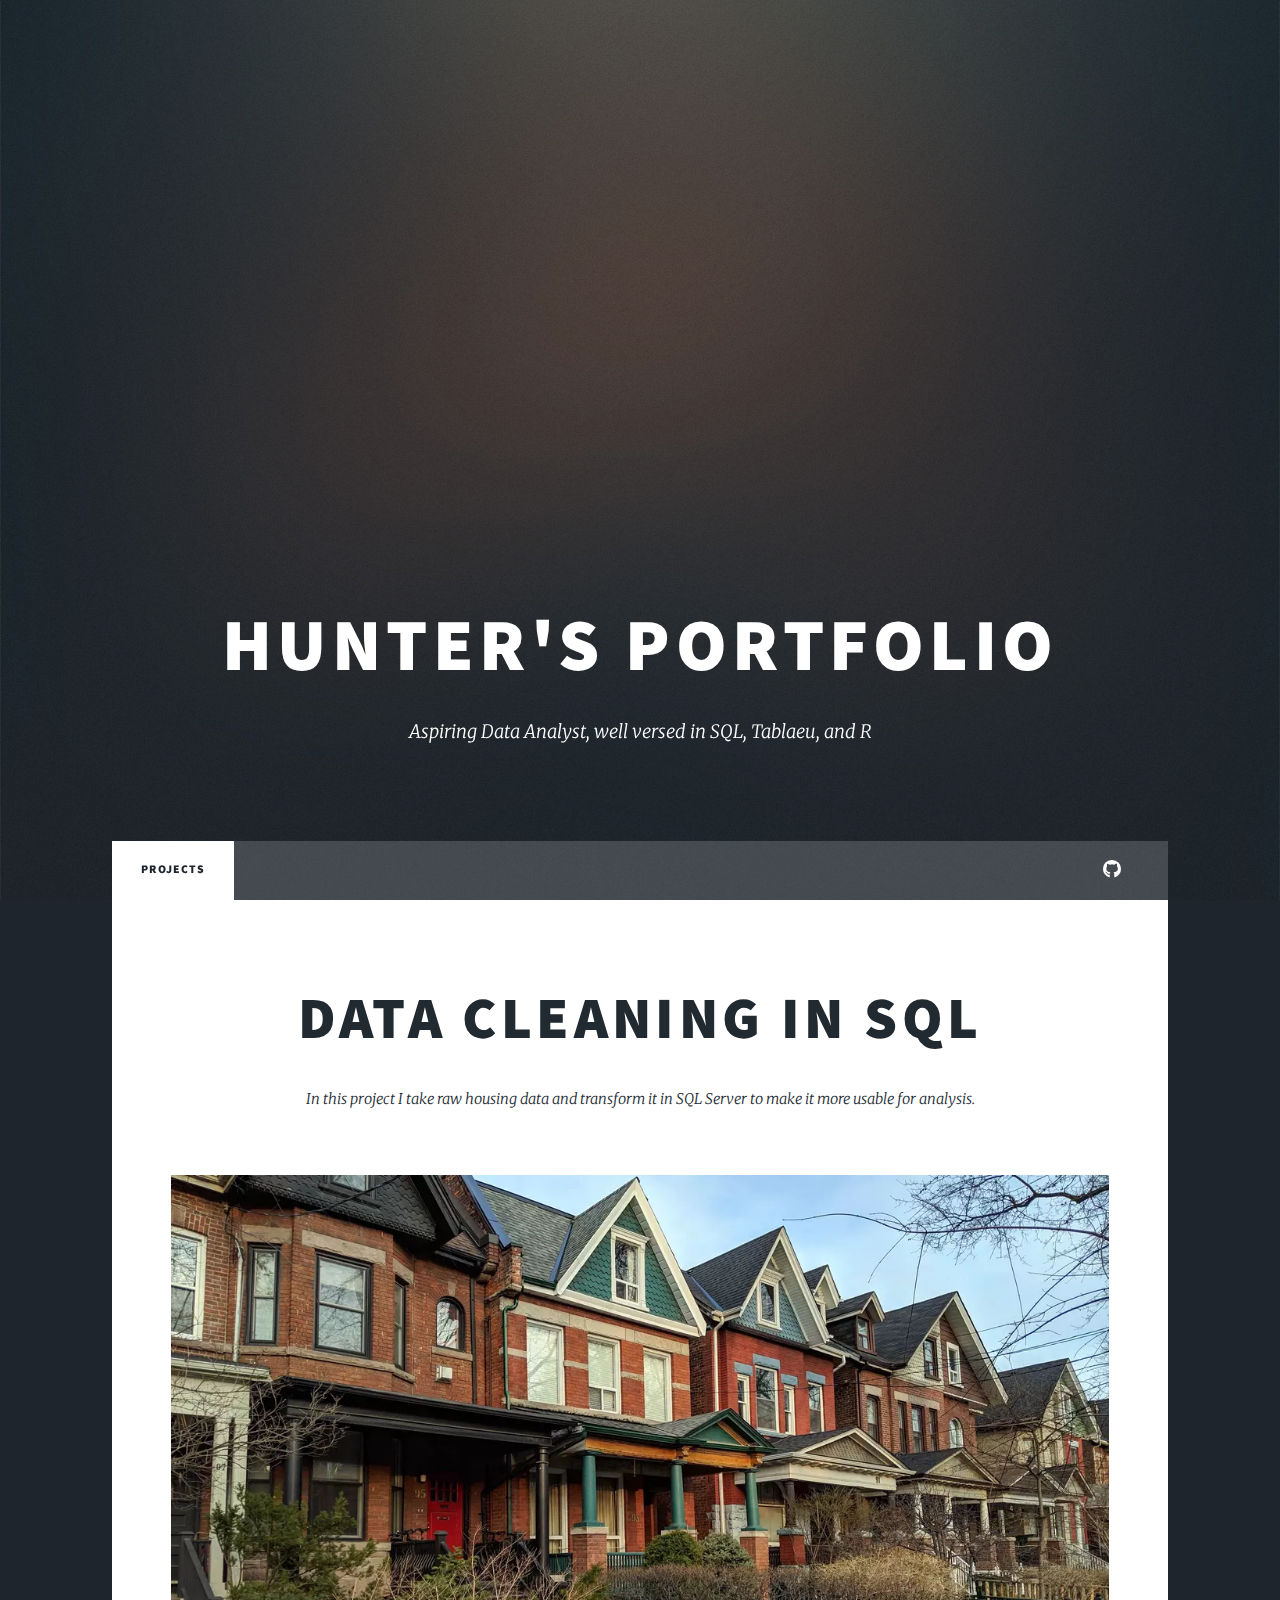
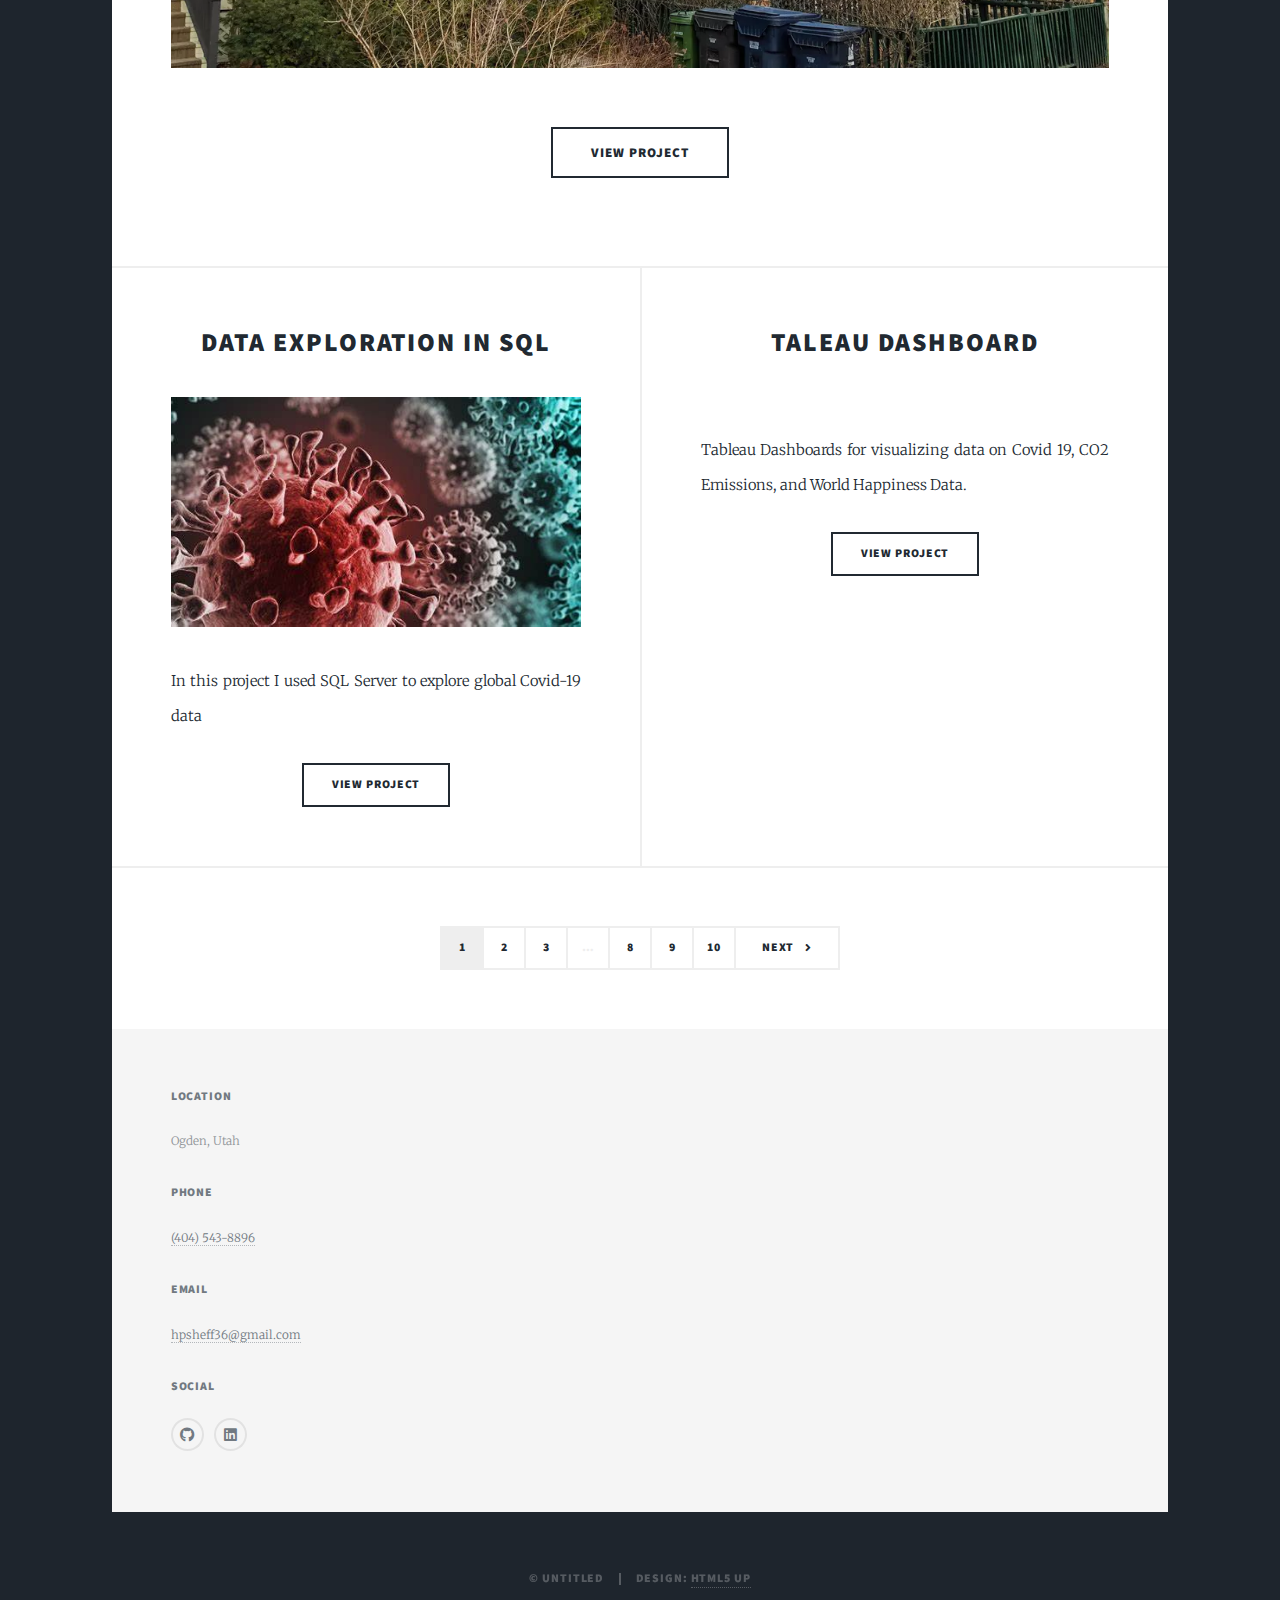
==== index.html @ 29d99ff7 "Add files via upload" ====
<!DOCTYPE HTML>
<!--
	Massively by HTML5 UP
	html5up.net | @ajlkn
	Free for personal and commercial use under the CCA 3.0 license (html5up.net/license)
-->
<html>
	<head>
		<title>Hunter's Portfolio</title>
		<meta charset="utf-8" />
		<meta name="viewport" content="width=device-width, initial-scale=1, user-scalable=no" />
		<link rel="stylesheet" href="assets/css/main.css" />
		<noscript><link rel="stylesheet" href="assets/css/noscript.css" /></noscript>
	</head>
	<body class="is-preload">

		<!-- Wrapper -->
			<div id="wrapper" class="fade-in">

				<!-- Intro -->
					<div id="intro">
						<h1>Hunter's Portfolio</h1>
						<p>Aspiring Data Analyst, well versed in SQL, Tablaeu, and R</p>
						<ul class="actions">
							
						</ul>
					</div>

				<!-- Header -->
					
					<header id="header">
						<a href="index.html" class="logo">Hunter's Portfolio</a>
				
					</header>

				<!-- Nav -->
					<nav id="nav">
						<ul class="links">
							<li class="active"><a href="HuntersPortfolio.html">Projects</a></li>
							
						</ul>
						<ul class="icons">

							<li><a href="https://github.com/HunterSheffield/Portfolio-Projects/" class="icon brands alt fa-github"><span class="label">GitHub</span></a></li>
									<li><a href="https://www.linkedin.com/in/hunter-sheffield-933a03103/" class="icon brands alt fa-linkedin-square"><span class="label">LinkedIn</span></a></li>
						</ul>
					</nav>

				<!-- Main -->
					<div id="main">

						<!-- Featured Post -->
							<article class="post featured">
								<header class="major">
									<h2>Data Cleaning in SQL</h2>
									<p> In this project I take raw housing data and transform it in SQL Server to make it more usable for analysis. </p>
								</header>
								<a href="#" class="image main"><img src="images/houses.jpg" alt="" /></a>
								<ul class="actions special">
									<li><a href="https://github.com/HunterSheffield/Portfolio-Projects/blob/main/DataCleaningSQL.sql" class="button large">View Project</a></li>
								</ul>
							</article>

						<!-- Posts -->
							<section class="posts">
								<article>
									<header>
										<h2>Data Exploration in SQL</h2>
									</header>
									<a href="#" class="image fit"><img src="images/covid.jpg" alt="" /></a>
									<p>In this project I used SQL Server to explore global Covid-19 data</p>
									<ul class="actions special">
										<li><a href="https://github.com/HunterSheffield/Portfolio-Projects/blob/main/Covid_SQL_Data.sql" class="button">View Project</a></li>
									</ul>
								</article>
								<article>
									<header>
										<h2>Taleau Dashboard</h2>
									</header>
									<a href="#" class="image fit"><img src="images/tableau.jpg" alt="" /></a>
									<p>Tableau Dashboards for visualizing data on Covid 19, CO2 Emissions, and World Happiness Data. </p>
									<ul class="actions special">
										<li><a href="https://public.tableau.com/app/profile/hunter.sheffield#!/" class="button">View Project</a></li>
									</ul>
								</article>
								
							</section>

						<!-- Footer -->
							<footer>
								<div class="pagination">
									<!--<a href="#" class="previous">Prev</a>-->
									<a href="#" class="page active">1</a>
									<a href="#" class="page">2</a>
									<a href="#" class="page">3</a>
									<span class="extra">&hellip;</span>
									<a href="#" class="page">8</a>
									<a href="#" class="page">9</a>
									<a href="#" class="page">10</a>
									<a href="#" class="next">Next</a>
								</div>
							</footer>

					</div>

					<footer id="footer">
						<section>
						<section class="split contact">
							<section class="alt">
								<h3>Location</h3>
								<p>
								Ogden, Utah </p>
							</section>
							<section>
								<h3>Phone</h3>
								<p><a href="#">(404) 543-8896</a></p>
							</section>
							<section>
								<h3>Email</h3>
								<p><a href="#">hpsheff36@gmail.com</a></p>
							</section>
							<section>
								<h3>Social</h3>
								<ul class="icons alt">

									<li><a href="https://github.com/HunterSheffield/Portfolio-Projects/" class="icon brands alt fa-github"><span class="label">GitHub</span></a></li>
									<li><a href="https://www.linkedin.com/in/hunter-sheffield-933a03103/" class="icon brands alt fa-linkedin"><span class="label">LinkedIn</span></a></li>
								</ul>
							
						</section>
					</footer>

				<!-- Copyright -->
					<div id="copyright">
						<ul><li>&copy; Untitled</li><li>Design: <a href="https://html5up.net">HTML5 UP</a></li></ul>
					</div>

			</div>

		<!-- Scripts -->
			<script src="assets/js/jquery.min.js"></script>
			<script src="assets/js/jquery.scrollex.min.js"></script>
			<script src="assets/js/jquery.scrolly.min.js"></script>
			<script src="assets/js/browser.min.js"></script>
			<script src="assets/js/breakpoints.min.js"></script>
			<script src="assets/js/util.js"></script>
			<script src="assets/js/main.js"></script>

	</body>
</html>
---- assets/css/main.css ----
@import url(fontawesome-all.min.css);
@import url("https://fonts.googleapis.com/css?family=Merriweather:300,700,300italic,700italic|Source+Sans+Pro:900");

/*
	Massively by HTML5 UP
	html5up.net | @ajlkn
	Free for personal and commercial use under the CCA 3.0 license (html5up.net/license)
*/

html, body, div, span, applet, object,
iframe, h1, h2, h3, h4, h5, h6, p, blockquote,
pre, a, abbr, acronym, address, big, cite,
code, del, dfn, em, img, ins, kbd, q, s, samp,
small, strike, strong, sub, sup, tt, var, b,
u, i, center, dl, dt, dd, ol, ul, li, fieldset,
form, label, legend, table, caption, tbody,
tfoot, thead, tr, th, td, article, aside,
canvas, details, embed, figure, figcaption,
footer, header, hgroup, menu, nav, output, ruby,
section, summary, time, mark, audio, video {
	margin: 0;
	padding: 0;
	border: 0;
	font-size: 100%;
	font: inherit;
	vertical-align: baseline;}

article, aside, details, figcaption, figure,
footer, header, hgroup, menu, nav, section {
	display: block;}

body {
	line-height: 1;
}

ol, ul {
	list-style: none;
}

blockquote, q {
	quotes: none;
}

	blockquote:before, blockquote:after, q:before, q:after {
		content: '';
		content: none;
	}

table {
	border-collapse: collapse;
	border-spacing: 0;
}

body {
	-webkit-text-size-adjust: none;
}

mark {
	background-color: transparent;
	color: inherit;
}

input::-moz-focus-inner {
	border: 0;
	padding: 0;
}

input, select, textarea {
	-moz-appearance: none;
	-webkit-appearance: none;
	-ms-appearance: none;
	appearance: none;
}

/* Basic */

	@-ms-viewport {
		width: device-width;
	}

	body {
		-ms-overflow-style: scrollbar;
	}

	@media screen and (max-width: 480px) {

		html, body {
			min-width: 320px;
		}

	}

	html {
		box-sizing: border-box;
	}

	*, *:before, *:after {
		box-sizing: inherit;
	}

	body {
		background-color: #1e252d;
	}

		body.is-preload *, body.is-preload *:before, body.is-preload *:after {
			-moz-animation: none !important;
			-webkit-animation: none !important;
			-ms-animation: none !important;
			animation: none !important;
			-moz-transition: none !important;
			-webkit-transition: none !important;
			-ms-transition: none !important;
			transition: none !important;
		}

/* Type */

	html {
		font-size: 16pt;
	}

		@media screen and (max-width: 1680px) {

			html {
				font-size: 12pt;
			}

		}

		@media screen and (max-width: 1280px) {

			html {
				font-size: 11pt;
			}

		}

		@media screen and (max-width: 360px) {

			html {
				font-size: 10pt;
			}

		}

	body {
		color: #212931;
	}

	body, input, select, textarea {
		font-family: "Merriweather", Georgia, serif;
		font-weight: 300;
		font-size: 1rem;
		line-height: 2.375;
	}

	a {
		-moz-transition: color 0.2s ease-in-out, background-color 0.2s ease-in-out, border-color 0.2s ease-in-out, box-shadow 0.2s ease-in-out;
		-webkit-transition: color 0.2s ease-in-out, background-color 0.2s ease-in-out, border-color 0.2s ease-in-out, box-shadow 0.2s ease-in-out;
		-ms-transition: color 0.2s ease-in-out, background-color 0.2s ease-in-out, border-color 0.2s ease-in-out, box-shadow 0.2s ease-in-out;
		transition: color 0.2s ease-in-out, background-color 0.2s ease-in-out, border-color 0.2s ease-in-out, box-shadow 0.2s ease-in-out;
		border-bottom: dotted 1px;
		text-decoration: none;
	}

		a:hover {
			border-bottom-color: transparent;
		}

	strong, b {
		font-weight: 600;
	}

	em, i {
		font-style: italic;
	}

	p {
		text-align: justify;
		margin: 0 0 2rem 0;
	}

	h1, h2, h3, h4, h5, h6 {
		font-family: "Source Sans Pro", Helvetica, sans-serif;
		font-weight: 900;
		line-height: 1.5;
		letter-spacing: 0.075em;
		text-transform: uppercase;
		margin: 0 0 1rem 0;
	}

		h1 a, h2 a, h3 a, h4 a, h5 a, h6 a {
			border-bottom: 0;
			color: inherit;
			text-decoration: none;
		}

	h1 {
		font-size: 4rem;
		line-height: 1.1;
		margin: 0 0 2rem 0;
	}

	h2 {
		font-size: 1.75rem;
		line-height: 1.3;
		margin: 0 0 1.5rem 0;
	}

	h3 {
		font-size: 1.25rem;
		margin: 0 0 1.5rem 0;
	}

	h4 {
		font-size: 1rem;
	}

	h5 {
		font-size: 0.9rem;
	}

	h6 {
		font-size: 0.8rem;
	}

	sub {
		font-size: 0.8rem;
		position: relative;
		top: 0.5rem;
	}

	sup {
		font-size: 0.8rem;
		position: relative;
		top: -0.5rem;
	}

	blockquote {
		border-left: solid 4px;
		font-style: italic;
		margin: 0 0 2rem 0;
		padding: 0.5rem 0 0.5rem 2rem;
	}

	code {
		border: solid 2px;
		font-family: "Courier New", monospace;
		font-size: 0.9rem;
		margin: 0 0.25rem;
		padding: 0.25rem 0.65rem;
	}

	pre {
		-webkit-overflow-scrolling: touch;
		font-family: "Courier New", monospace;
		font-size: 0.9rem;
		margin: 0 0 2rem 0;
	}

		pre code {
			display: block;
			line-height: 1.75;
			padding: 1rem 1.5rem;
			overflow-x: auto;
		}

	hr {
		border: 0;
		border-bottom: solid 2px;
		margin: 3rem 0;
	}

		hr.major {
			margin: 5rem 0;
		}

	.align-left {
		text-align: left;
	}

	.align-center {
		text-align: center;
	}

	.align-right {
		text-align: right;
	}

	input, select, textarea {
		color: #212931;
	}

	a {
		color: #212931;
		border-bottom-color: rgba(33, 41, 49, 0.5);
	}

		a:hover {
			border-bottom-color: transparent;
			color: #18bfef !important;
		}

	strong, b {
		color: #212931;
	}

	h1, h2, h3, h4, h5, h6 {
		color: #212931;
	}

	blockquote {
		border-left-color: #eeeeee;
	}

	code {
		background: rgba(220, 220, 220, 0.25);
		border-color: #eeeeee;
	}

	hr {
		border-bottom-color: #eeeeee;
	}

/* Row */

	.row {
		display: flex;
		flex-wrap: wrap;
		box-sizing: border-box;
		align-items: stretch;
	}

		.row > * {
			box-sizing: border-box;
		}

		.row.gtr-uniform > * > :last-child {
			margin-bottom: 0;
		}

		.row.aln-left {
			justify-content: flex-start;
		}

		.row.aln-center {
			justify-content: center;
		}

		.row.aln-right {
			justify-content: flex-end;
		}

		.row.aln-top {
			align-items: flex-start;
		}

		.row.aln-middle {
			align-items: center;
		}

		.row.aln-bottom {
			align-items: flex-end;
		}

		.row > .imp {
			order: -1;
		}

		.row > .col-1 {
			width: 8.33333%;
		}

		.row > .off-1 {
			margin-left: 8.33333%;
		}

		.row > .col-2 {
			width: 16.66667%;
		}

		.row > .off-2 {
			margin-left: 16.66667%;
		}

		.row > .col-3 {
			width: 25%;
		}

		.row > .off-3 {
			margin-left: 25%;
		}

		.row > .col-4 {
			width: 33.33333%;
		}

		.row > .off-4 {
			margin-left: 33.33333%;
		}

		.row > .col-5 {
			width: 41.66667%;
		}

		.row > .off-5 {
			margin-left: 41.66667%;
		}

		.row > .col-6 {
			width: 50%;
		}

		.row > .off-6 {
			margin-left: 50%;
		}

		.row > .col-7 {
			width: 58.33333%;
		}

		.row > .off-7 {
			margin-left: 58.33333%;
		}

		.row > .col-8 {
			width: 66.66667%;
		}

		.row > .off-8 {
			margin-left: 66.66667%;
		}

		.row > .col-9 {
			width: 75%;
		}

		.row > .off-9 {
			margin-left: 75%;
		}

		.row > .col-10 {
			width: 83.33333%;
		}

		.row > .off-10 {
			margin-left: 83.33333%;
		}

		.row > .col-11 {
			width: 91.66667%;
		}

		.row > .off-11 {
			margin-left: 91.66667%;
		}

		.row > .col-12 {
			width: 100%;
		}

		.row > .off-12 {
			margin-left: 100%;
		}

		.row.gtr-0 {
			margin-top: 0;
			margin-left: 0rem;
		}

			.row.gtr-0 > * {
				padding: 0 0 0 0rem;
			}

			.row.gtr-0.gtr-uniform {
				margin-top: 0rem;
			}

				.row.gtr-0.gtr-uniform > * {
					padding-top: 0rem;
				}

		.row.gtr-25 {
			margin-top: 0;
			margin-left: -0.375rem;
		}

			.row.gtr-25 > * {
				padding: 0 0 0 0.375rem;
			}

			.row.gtr-25.gtr-uniform {
				margin-top: -0.375rem;
			}

				.row.gtr-25.gtr-uniform > * {
					padding-top: 0.375rem;
				}

		.row.gtr-50 {
			margin-top: 0;
			margin-left: -0.75rem;
		}

			.row.gtr-50 > * {
				padding: 0 0 0 0.75rem;
			}

			.row.gtr-50.gtr-uniform {
				margin-top: -0.75rem;
			}

				.row.gtr-50.gtr-uniform > * {
					padding-top: 0.75rem;
				}

		.row {
			margin-top: 0;
			margin-left: -1.5rem;
		}

			.row > * {
				padding: 0 0 0 1.5rem;
			}

			.row.gtr-uniform {
				margin-top: -1.5rem;
			}

				.row.gtr-uniform > * {
					padding-top: 1.5rem;
				}

		.row.gtr-150 {
			margin-top: 0;
			margin-left: -2.25rem;
		}

			.row.gtr-150 > * {
				padding: 0 0 0 2.25rem;
			}

			.row.gtr-150.gtr-uniform {
				margin-top: -2.25rem;
			}

				.row.gtr-150.gtr-uniform > * {
					padding-top: 2.25rem;
				}

		.row.gtr-200 {
			margin-top: 0;
			margin-left: -3rem;
		}

			.row.gtr-200 > * {
				padding: 0 0 0 3rem;
			}

			.row.gtr-200.gtr-uniform {
				margin-top: -3rem;
			}

				.row.gtr-200.gtr-uniform > * {
					padding-top: 3rem;
				}

		@media screen and (max-width: 1680px) {

			.row {
				display: flex;
				flex-wrap: wrap;
				box-sizing: border-box;
				align-items: stretch;
			}

				.row > * {
					box-sizing: border-box;
				}

				.row.gtr-uniform > * > :last-child {
					margin-bottom: 0;
				}

				.row.aln-left {
					justify-content: flex-start;
				}

				.row.aln-center {
					justify-content: center;
				}

				.row.aln-right {
					justify-content: flex-end;
				}

				.row.aln-top {
					align-items: flex-start;
				}

				.row.aln-middle {
					align-items: center;
				}

				.row.aln-bottom {
					align-items: flex-end;
				}

				.row > .imp-xlarge {
					order: -1;
				}

				.row > .col-1-xlarge {
					width: 8.33333%;
				}

				.row > .off-1-xlarge {
					margin-left: 8.33333%;
				}

				.row > .col-2-xlarge {
					width: 16.66667%;
				}

				.row > .off-2-xlarge {
					margin-left: 16.66667%;
				}

				.row > .col-3-xlarge {
					width: 25%;
				}

				.row > .off-3-xlarge {
					margin-left: 25%;
				}

				.row > .col-4-xlarge {
					width: 33.33333%;
				}

				.row > .off-4-xlarge {
					margin-left: 33.33333%;
				}

				.row > .col-5-xlarge {
					width: 41.66667%;
				}

				.row > .off-5-xlarge {
					margin-left: 41.66667%;
				}

				.row > .col-6-xlarge {
					width: 50%;
				}

				.row > .off-6-xlarge {
					margin-left: 50%;
				}

				.row > .col-7-xlarge {
					width: 58.33333%;
				}

				.row > .off-7-xlarge {
					margin-left: 58.33333%;
				}

				.row > .col-8-xlarge {
					width: 66.66667%;
				}

				.row > .off-8-xlarge {
					margin-left: 66.66667%;
				}

				.row > .col-9-xlarge {
					width: 75%;
				}

				.row > .off-9-xlarge {
					margin-left: 75%;
				}

				.row > .col-10-xlarge {
					width: 83.33333%;
				}

				.row > .off-10-xlarge {
					margin-left: 83.33333%;
				}

				.row > .col-11-xlarge {
					width: 91.66667%;
				}

				.row > .off-11-xlarge {
					margin-left: 91.66667%;
				}

				.row > .col-12-xlarge {
					width: 100%;
				}

				.row > .off-12-xlarge {
					margin-left: 100%;
				}

				.row.gtr-0 {
					margin-top: 0;
					margin-left: 0rem;
				}

					.row.gtr-0 > * {
						padding: 0 0 0 0rem;
					}

					.row.gtr-0.gtr-uniform {
						margin-top: 0rem;
					}

						.row.gtr-0.gtr-uniform > * {
							padding-top: 0rem;
						}

				.row.gtr-25 {
					margin-top: 0;
					margin-left: -0.375rem;
				}

					.row.gtr-25 > * {
						padding: 0 0 0 0.375rem;
					}

					.row.gtr-25.gtr-uniform {
						margin-top: -0.375rem;
					}

						.row.gtr-25.gtr-uniform > * {
							padding-top: 0.375rem;
						}

				.row.gtr-50 {
					margin-top: 0;
					margin-left: -0.75rem;
				}

					.row.gtr-50 > * {
						padding: 0 0 0 0.75rem;
					}

					.row.gtr-50.gtr-uniform {
						margin-top: -0.75rem;
					}

						.row.gtr-50.gtr-uniform > * {
							padding-top: 0.75rem;
						}

				.row {
					margin-top: 0;
					margin-left: -1.5rem;
				}

					.row > * {
						padding: 0 0 0 1.5rem;
					}

					.row.gtr-uniform {
						margin-top: -1.5rem;
					}

						.row.gtr-uniform > * {
							padding-top: 1.5rem;
						}

				.row.gtr-150 {
					margin-top: 0;
					margin-left: -2.25rem;
				}

					.row.gtr-150 > * {
						padding: 0 0 0 2.25rem;
					}

					.row.gtr-150.gtr-uniform {
						margin-top: -2.25rem;
					}

						.row.gtr-150.gtr-uniform > * {
							padding-top: 2.25rem;
						}

				.row.gtr-200 {
					margin-top: 0;
					margin-left: -3rem;
				}

					.row.gtr-200 > * {
						padding: 0 0 0 3rem;
					}

					.row.gtr-200.gtr-uniform {
						margin-top: -3rem;
					}

						.row.gtr-200.gtr-uniform > * {
							padding-top: 3rem;
						}

		}

		@media screen and (max-width: 1280px) {

			.row {
				display: flex;
				flex-wrap: wrap;
				box-sizing: border-box;
				align-items: stretch;
			}

				.row > * {
					box-sizing: border-box;
				}

				.row.gtr-uniform > * > :last-child {
					margin-bottom: 0;
				}

				.row.aln-left {
					justify-content: flex-start;
				}

				.row.aln-center {
					justify-content: center;
				}

				.row.aln-right {
					justify-content: flex-end;
				}

				.row.aln-top {
					align-items: flex-start;
				}

				.row.aln-middle {
					align-items: center;
				}

				.row.aln-bottom {
					align-items: flex-end;
				}

				.row > .imp-large {
					order: -1;
				}

				.row > .col-1-large {
					width: 8.33333%;
				}

				.row > .off-1-large {
					margin-left: 8.33333%;
				}

				.row > .col-2-large {
					width: 16.66667%;
				}

				.row > .off-2-large {
					margin-left: 16.66667%;
				}

				.row > .col-3-large {
					width: 25%;
				}

				.row > .off-3-large {
					margin-left: 25%;
				}

				.row > .col-4-large {
					width: 33.33333%;
				}

				.row > .off-4-large {
					margin-left: 33.33333%;
				}

				.row > .col-5-large {
					width: 41.66667%;
				}

				.row > .off-5-large {
					margin-left: 41.66667%;
				}

				.row > .col-6-large {
					width: 50%;
				}

				.row > .off-6-large {
					margin-left: 50%;
				}

				.row > .col-7-large {
					width: 58.33333%;
				}

				.row > .off-7-large {
					margin-left: 58.33333%;
				}

				.row > .col-8-large {
					width: 66.66667%;
				}

				.row > .off-8-large {
					margin-left: 66.66667%;
				}

				.row > .col-9-large {
					width: 75%;
				}

				.row > .off-9-large {
					margin-left: 75%;
				}

				.row > .col-10-large {
					width: 83.33333%;
				}

				.row > .off-10-large {
					margin-left: 83.33333%;
				}

				.row > .col-11-large {
					width: 91.66667%;
				}

				.row > .off-11-large {
					margin-left: 91.66667%;
				}

				.row > .col-12-large {
					width: 100%;
				}

				.row > .off-12-large {
					margin-left: 100%;
				}

				.row.gtr-0 {
					margin-top: 0;
					margin-left: 0rem;
				}

					.row.gtr-0 > * {
						padding: 0 0 0 0rem;
					}

					.row.gtr-0.gtr-uniform {
						margin-top: 0rem;
					}

						.row.gtr-0.gtr-uniform > * {
							padding-top: 0rem;
						}

				.row.gtr-25 {
					margin-top: 0;
					margin-left: -0.375rem;
				}

					.row.gtr-25 > * {
						padding: 0 0 0 0.375rem;
					}

					.row.gtr-25.gtr-uniform {
						margin-top: -0.375rem;
					}

						.row.gtr-25.gtr-uniform > * {
							padding-top: 0.375rem;
						}

				.row.gtr-50 {
					margin-top: 0;
					margin-left: -0.75rem;
				}

					.row.gtr-50 > * {
						padding: 0 0 0 0.75rem;
					}

					.row.gtr-50.gtr-uniform {
						margin-top: -0.75rem;
					}

						.row.gtr-50.gtr-uniform > * {
							padding-top: 0.75rem;
						}

				.row {
					margin-top: 0;
					margin-left: -1.5rem;
				}

					.row > * {
						padding: 0 0 0 1.5rem;
					}

					.row.gtr-uniform {
						margin-top: -1.5rem;
					}

						.row.gtr-uniform > * {
							padding-top: 1.5rem;
						}

				.row.gtr-150 {
					margin-top: 0;
					margin-left: -2.25rem;
				}

					.row.gtr-150 > * {
						padding: 0 0 0 2.25rem;
					}

					.row.gtr-150.gtr-uniform {
						margin-top: -2.25rem;
					}

						.row.gtr-150.gtr-uniform > * {
							padding-top: 2.25rem;
						}

				.row.gtr-200 {
					margin-top: 0;
					margin-left: -3rem;
				}

					.row.gtr-200 > * {
						padding: 0 0 0 3rem;
					}

					.row.gtr-200.gtr-uniform {
						margin-top: -3rem;
					}

						.row.gtr-200.gtr-uniform > * {
							padding-top: 3rem;
						}

		}

		@media screen and (max-width: 980px) {

			.row {
				display: flex;
				flex-wrap: wrap;
				box-sizing: border-box;
				align-items: stretch;
			}

				.row > * {
					box-sizing: border-box;
				}

				.row.gtr-uniform > * > :last-child {
					margin-bottom: 0;
				}

				.row.aln-left {
					justify-content: flex-start;
				}

				.row.aln-center {
					justify-content: center;
				}

				.row.aln-right {
					justify-content: flex-end;
				}

				.row.aln-top {
					align-items: flex-start;
				}

				.row.aln-middle {
					align-items: center;
				}

				.row.aln-bottom {
					align-items: flex-end;
				}

				.row > .imp-medium {
					order: -1;
				}

				.row > .col-1-medium {
					width: 8.33333%;
				}

				.row > .off-1-medium {
					margin-left: 8.33333%;
				}

				.row > .col-2-medium {
					width: 16.66667%;
				}

				.row > .off-2-medium {
					margin-left: 16.66667%;
				}

				.row > .col-3-medium {
					width: 25%;
				}

				.row > .off-3-medium {
					margin-left: 25%;
				}

				.row > .col-4-medium {
					width: 33.33333%;
				}

				.row > .off-4-medium {
					margin-left: 33.33333%;
				}

				.row > .col-5-medium {
					width: 41.66667%;
				}

				.row > .off-5-medium {
					margin-left: 41.66667%;
				}

				.row > .col-6-medium {
					width: 50%;
				}

				.row > .off-6-medium {
					margin-left: 50%;
				}

				.row > .col-7-medium {
					width: 58.33333%;
				}

				.row > .off-7-medium {
					margin-left: 58.33333%;
				}

				.row > .col-8-medium {
					width: 66.66667%;
				}

				.row > .off-8-medium {
					margin-left: 66.66667%;
				}

				.row > .col-9-medium {
					width: 75%;
				}

				.row > .off-9-medium {
					margin-left: 75%;
				}

				.row > .col-10-medium {
					width: 83.33333%;
				}

				.row > .off-10-medium {
					margin-left: 83.33333%;
				}

				.row > .col-11-medium {
					width: 91.66667%;
				}

				.row > .off-11-medium {
					margin-left: 91.66667%;
				}

				.row > .col-12-medium {
					width: 100%;
				}

				.row > .off-12-medium {
					margin-left: 100%;
				}

				.row.gtr-0 {
					margin-top: 0;
					margin-left: 0rem;
				}

					.row.gtr-0 > * {
						padding: 0 0 0 0rem;
					}

					.row.gtr-0.gtr-uniform {
						margin-top: 0rem;
					}

						.row.gtr-0.gtr-uniform > * {
							padding-top: 0rem;
						}

				.row.gtr-25 {
					margin-top: 0;
					margin-left: -0.375rem;
				}

					.row.gtr-25 > * {
						padding: 0 0 0 0.375rem;
					}

					.row.gtr-25.gtr-uniform {
						margin-top: -0.375rem;
					}

						.row.gtr-25.gtr-uniform > * {
							padding-top: 0.375rem;
						}

				.row.gtr-50 {
					margin-top: 0;
					margin-left: -0.75rem;
				}

					.row.gtr-50 > * {
						padding: 0 0 0 0.75rem;
					}

					.row.gtr-50.gtr-uniform {
						margin-top: -0.75rem;
					}

						.row.gtr-50.gtr-uniform > * {
							padding-top: 0.75rem;
						}

				.row {
					margin-top: 0;
					margin-left: -1.5rem;
				}

					.row > * {
						padding: 0 0 0 1.5rem;
					}

					.row.gtr-uniform {
						margin-top: -1.5rem;
					}

						.row.gtr-uniform > * {
							padding-top: 1.5rem;
						}

				.row.gtr-150 {
					margin-top: 0;
					margin-left: -2.25rem;
				}

					.row.gtr-150 > * {
						padding: 0 0 0 2.25rem;
					}

					.row.gtr-150.gtr-uniform {
						margin-top: -2.25rem;
					}

						.row.gtr-150.gtr-uniform > * {
							padding-top: 2.25rem;
						}

				.row.gtr-200 {
					margin-top: 0;
					margin-left: -3rem;
				}

					.row.gtr-200 > * {
						padding: 0 0 0 3rem;
					}

					.row.gtr-200.gtr-uniform {
						margin-top: -3rem;
					}

						.row.gtr-200.gtr-uniform > * {
							padding-top: 3rem;
						}

		}

		@media screen and (max-width: 736px) {

			.row {
				display: flex;
				flex-wrap: wrap;
				box-sizing: border-box;
				align-items: stretch;
			}

				.row > * {
					box-sizing: border-box;
				}

				.row.gtr-uniform > * > :last-child {
					margin-bottom: 0;
				}

				.row.aln-left {
					justify-content: flex-start;
				}

				.row.aln-center {
					justify-content: center;
				}

				.row.aln-right {
					justify-content: flex-end;
				}

				.row.aln-top {
					align-items: flex-start;
				}

				.row.aln-middle {
					align-items: center;
				}

				.row.aln-bottom {
					align-items: flex-end;
				}

				.row > .imp-small {
					order: -1;
				}

				.row > .col-1-small {
					width: 8.33333%;
				}

				.row > .off-1-small {
					margin-left: 8.33333%;
				}

				.row > .col-2-small {
					width: 16.66667%;
				}

				.row > .off-2-small {
					margin-left: 16.66667%;
				}

				.row > .col-3-small {
					width: 25%;
				}

				.row > .off-3-small {
					margin-left: 25%;
				}

				.row > .col-4-small {
					width: 33.33333%;
				}

				.row > .off-4-small {
					margin-left: 33.33333%;
				}

				.row > .col-5-small {
					width: 41.66667%;
				}

				.row > .off-5-small {
					margin-left: 41.66667%;
				}

				.row > .col-6-small {
					width: 50%;
				}

				.row > .off-6-small {
					margin-left: 50%;
				}

				.row > .col-7-small {
					width: 58.33333%;
				}

				.row > .off-7-small {
					margin-left: 58.33333%;
				}

				.row > .col-8-small {
					width: 66.66667%;
				}

				.row > .off-8-small {
					margin-left: 66.66667%;
				}

				.row > .col-9-small {
					width: 75%;
				}

				.row > .off-9-small {
					margin-left: 75%;
				}

				.row > .col-10-small {
					width: 83.33333%;
				}

				.row > .off-10-small {
					margin-left: 83.33333%;
				}

				.row > .col-11-small {
					width: 91.66667%;
				}

				.row > .off-11-small {
					margin-left: 91.66667%;
				}

				.row > .col-12-small {
					width: 100%;
				}

				.row > .off-12-small {
					margin-left: 100%;
				}

				.row.gtr-0 {
					margin-top: 0;
					margin-left: 0rem;
				}

					.row.gtr-0 > * {
						padding: 0 0 0 0rem;
					}

					.row.gtr-0.gtr-uniform {
						margin-top: 0rem;
					}

						.row.gtr-0.gtr-uniform > * {
							padding-top: 0rem;
						}

				.row.gtr-25 {
					margin-top: 0;
					margin-left: -0.375rem;
				}

					.row.gtr-25 > * {
						padding: 0 0 0 0.375rem;
					}

					.row.gtr-25.gtr-uniform {
						margin-top: -0.375rem;
					}

						.row.gtr-25.gtr-uniform > * {
							padding-top: 0.375rem;
						}

				.row.gtr-50 {
					margin-top: 0;
					margin-left: -0.75rem;
				}

					.row.gtr-50 > * {
						padding: 0 0 0 0.75rem;
					}

					.row.gtr-50.gtr-uniform {
						margin-top: -0.75rem;
					}

						.row.gtr-50.gtr-uniform > * {
							padding-top: 0.75rem;
						}

				.row {
					margin-top: 0;
					margin-left: -1.5rem;
				}

					.row > * {
						padding: 0 0 0 1.5rem;
					}

					.row.gtr-uniform {
						margin-top: -1.5rem;
					}

						.row.gtr-uniform > * {
							padding-top: 1.5rem;
						}

				.row.gtr-150 {
					margin-top: 0;
					margin-left: -2.25rem;
				}

					.row.gtr-150 > * {
						padding: 0 0 0 2.25rem;
					}

					.row.gtr-150.gtr-uniform {
						margin-top: -2.25rem;
					}

						.row.gtr-150.gtr-uniform > * {
							padding-top: 2.25rem;
						}

				.row.gtr-200 {
					margin-top: 0;
					margin-left: -3rem;
				}

					.row.gtr-200 > * {
						padding: 0 0 0 3rem;
					}

					.row.gtr-200.gtr-uniform {
						margin-top: -3rem;
					}

						.row.gtr-200.gtr-uniform > * {
							padding-top: 3rem;
						}

		}

		@media screen and (max-width: 480px) {

			.row {
				display: flex;
				flex-wrap: wrap;
				box-sizing: border-box;
				align-items: stretch;
			}

				.row > * {
					box-sizing: border-box;
				}

				.row.gtr-uniform > * > :last-child {
					margin-bottom: 0;
				}

				.row.aln-left {
					justify-content: flex-start;
				}

				.row.aln-center {
					justify-content: center;
				}

				.row.aln-right {
					justify-content: flex-end;
				}

				.row.aln-top {
					align-items: flex-start;
				}

				.row.aln-middle {
					align-items: center;
				}

				.row.aln-bottom {
					align-items: flex-end;
				}

				.row > .imp-xsmall {
					order: -1;
				}

				.row > .col-1-xsmall {
					width: 8.33333%;
				}

				.row > .off-1-xsmall {
					margin-left: 8.33333%;
				}

				.row > .col-2-xsmall {
					width: 16.66667%;
				}

				.row > .off-2-xsmall {
					margin-left: 16.66667%;
				}

				.row > .col-3-xsmall {
					width: 25%;
				}

				.row > .off-3-xsmall {
					margin-left: 25%;
				}

				.row > .col-4-xsmall {
					width: 33.33333%;
				}

				.row > .off-4-xsmall {
					margin-left: 33.33333%;
				}

				.row > .col-5-xsmall {
					width: 41.66667%;
				}

				.row > .off-5-xsmall {
					margin-left: 41.66667%;
				}

				.row > .col-6-xsmall {
					width: 50%;
				}

				.row > .off-6-xsmall {
					margin-left: 50%;
				}

				.row > .col-7-xsmall {
					width: 58.33333%;
				}

				.row > .off-7-xsmall {
					margin-left: 58.33333%;
				}

				.row > .col-8-xsmall {
					width: 66.66667%;
				}

				.row > .off-8-xsmall {
					margin-left: 66.66667%;
				}

				.row > .col-9-xsmall {
					width: 75%;
				}

				.row > .off-9-xsmall {
					margin-left: 75%;
				}

				.row > .col-10-xsmall {
					width: 83.33333%;
				}

				.row > .off-10-xsmall {
					margin-left: 83.33333%;
				}

				.row > .col-11-xsmall {
					width: 91.66667%;
				}

				.row > .off-11-xsmall {
					margin-left: 91.66667%;
				}

				.row > .col-12-xsmall {
					width: 100%;
				}

				.row > .off-12-xsmall {
					margin-left: 100%;
				}

				.row.gtr-0 {
					margin-top: 0;
					margin-left: 0rem;
				}

					.row.gtr-0 > * {
						padding: 0 0 0 0rem;
					}

					.row.gtr-0.gtr-uniform {
						margin-top: 0rem;
					}

						.row.gtr-0.gtr-uniform > * {
							padding-top: 0rem;
						}

				.row.gtr-25 {
					margin-top: 0;
					margin-left: -0.375rem;
				}

					.row.gtr-25 > * {
						padding: 0 0 0 0.375rem;
					}

					.row.gtr-25.gtr-uniform {
						margin-top: -0.375rem;
					}

						.row.gtr-25.gtr-uniform > * {
							padding-top: 0.375rem;
						}

				.row.gtr-50 {
					margin-top: 0;
					margin-left: -0.75rem;
				}

					.row.gtr-50 > * {
						padding: 0 0 0 0.75rem;
					}

					.row.gtr-50.gtr-uniform {
						margin-top: -0.75rem;
					}

						.row.gtr-50.gtr-uniform > * {
							padding-top: 0.75rem;
						}

				.row {
					margin-top: 0;
					margin-left: -1.5rem;
				}

					.row > * {
						padding: 0 0 0 1.5rem;
					}

					.row.gtr-uniform {
						margin-top: -1.5rem;
					}

						.row.gtr-uniform > * {
							padding-top: 1.5rem;
						}

				.row.gtr-150 {
					margin-top: 0;
					margin-left: -2.25rem;
				}

					.row.gtr-150 > * {
						padding: 0 0 0 2.25rem;
					}

					.row.gtr-150.gtr-uniform {
						margin-top: -2.25rem;
					}

						.row.gtr-150.gtr-uniform > * {
							padding-top: 2.25rem;
						}

				.row.gtr-200 {
					margin-top: 0;
					margin-left: -3rem;
				}

					.row.gtr-200 > * {
						padding: 0 0 0 3rem;
					}

					.row.gtr-200.gtr-uniform {
						margin-top: -3rem;
					}

						.row.gtr-200.gtr-uniform > * {
							padding-top: 3rem;
						}

		}

		@media screen and (max-width: 360px) {

			.row {
				display: flex;
				flex-wrap: wrap;
				box-sizing: border-box;
				align-items: stretch;
			}

				.row > * {
					box-sizing: border-box;
				}

				.row.gtr-uniform > * > :last-child {
					margin-bottom: 0;
				}

				.row.aln-left {
					justify-content: flex-start;
				}

				.row.aln-center {
					justify-content: center;
				}

				.row.aln-right {
					justify-content: flex-end;
				}

				.row.aln-top {
					align-items: flex-start;
				}

				.row.aln-middle {
					align-items: center;
				}

				.row.aln-bottom {
					align-items: flex-end;
				}

				.row > .imp-xxsmall {
					order: -1;
				}

				.row > .col-1-xxsmall {
					width: 8.33333%;
				}

				.row > .off-1-xxsmall {
					margin-left: 8.33333%;
				}

				.row > .col-2-xxsmall {
					width: 16.66667%;
				}

				.row > .off-2-xxsmall {
					margin-left: 16.66667%;
				}

				.row > .col-3-xxsmall {
					width: 25%;
				}

				.row > .off-3-xxsmall {
					margin-left: 25%;
				}

				.row > .col-4-xxsmall {
					width: 33.33333%;
				}

				.row > .off-4-xxsmall {
					margin-left: 33.33333%;
				}

				.row > .col-5-xxsmall {
					width: 41.66667%;
				}

				.row > .off-5-xxsmall {
					margin-left: 41.66667%;
				}

				.row > .col-6-xxsmall {
					width: 50%;
				}

				.row > .off-6-xxsmall {
					margin-left: 50%;
				}

				.row > .col-7-xxsmall {
					width: 58.33333%;
				}

				.row > .off-7-xxsmall {
					margin-left: 58.33333%;
				}

				.row > .col-8-xxsmall {
					width: 66.66667%;
				}

				.row > .off-8-xxsmall {
					margin-left: 66.66667%;
				}

				.row > .col-9-xxsmall {
					width: 75%;
				}

				.row > .off-9-xxsmall {
					margin-left: 75%;
				}

				.row > .col-10-xxsmall {
					width: 83.33333%;
				}

				.row > .off-10-xxsmall {
					margin-left: 83.33333%;
				}

				.row > .col-11-xxsmall {
					width: 91.66667%;
				}

				.row > .off-11-xxsmall {
					margin-left: 91.66667%;
				}

				.row > .col-12-xxsmall {
					width: 100%;
				}

				.row > .off-12-xxsmall {
					margin-left: 100%;
				}

				.row.gtr-0 {
					margin-top: 0;
					margin-left: 0rem;
				}

					.row.gtr-0 > * {
						padding: 0 0 0 0rem;
					}

					.row.gtr-0.gtr-uniform {
						margin-top: 0rem;
					}

						.row.gtr-0.gtr-uniform > * {
							padding-top: 0rem;
						}

				.row.gtr-25 {
					margin-top: 0;
					margin-left: -0.375rem;
				}

					.row.gtr-25 > * {
						padding: 0 0 0 0.375rem;
					}

					.row.gtr-25.gtr-uniform {
						margin-top: -0.375rem;
					}

						.row.gtr-25.gtr-uniform > * {
							padding-top: 0.375rem;
						}

				.row.gtr-50 {
					margin-top: 0;
					margin-left: -0.75rem;
				}

					.row.gtr-50 > * {
						padding: 0 0 0 0.75rem;
					}

					.row.gtr-50.gtr-uniform {
						margin-top: -0.75rem;
					}

						.row.gtr-50.gtr-uniform > * {
							padding-top: 0.75rem;
						}

				.row {
					margin-top: 0;
					margin-left: -1.5rem;
				}

					.row > * {
						padding: 0 0 0 1.5rem;
					}

					.row.gtr-uniform {
						margin-top: -1.5rem;
					}

						.row.gtr-uniform > * {
							padding-top: 1.5rem;
						}

				.row.gtr-150 {
					margin-top: 0;
					margin-left: -2.25rem;
				}

					.row.gtr-150 > * {
						padding: 0 0 0 2.25rem;
					}

					.row.gtr-150.gtr-uniform {
						margin-top: -2.25rem;
					}

						.row.gtr-150.gtr-uniform > * {
							padding-top: 2.25rem;
						}

				.row.gtr-200 {
					margin-top: 0;
					margin-left: -3rem;
				}

					.row.gtr-200 > * {
						padding: 0 0 0 3rem;
					}

					.row.gtr-200.gtr-uniform {
						margin-top: -3rem;
					}

						.row.gtr-200.gtr-uniform > * {
							padding-top: 3rem;
						}

		}

/* Box */

	.box {
		border: solid 2px;
		margin-bottom: 2rem;
		padding: 1.5rem;
	}

		.box > :last-child,
		.box > :last-child > :last-child,
		.box > :last-child > :last-child > :last-child {
			margin-bottom: 0;
		}

		.box.alt {
			border: 0;
			border-radius: 0;
			padding: 0;
		}

	.box {
		border-color: #eeeeee;
	}

/* Button */

	input[type="submit"],
	input[type="reset"],
	input[type="button"],
	button,
	.button {
		-moz-appearance: none;
		-webkit-appearance: none;
		-ms-appearance: none;
		appearance: none;
		-moz-transition: background-color 0.2s ease-in-out, box-shadow 0.2s ease-in-out, color 0.2s ease-in-out;
		-webkit-transition: background-color 0.2s ease-in-out, box-shadow 0.2s ease-in-out, color 0.2s ease-in-out;
		-ms-transition: background-color 0.2s ease-in-out, box-shadow 0.2s ease-in-out, color 0.2s ease-in-out;
		transition: background-color 0.2s ease-in-out, box-shadow 0.2s ease-in-out, color 0.2s ease-in-out;
		border: 0;
		border-radius: 0;
		cursor: pointer;
		display: inline-block;
		font-family: "Source Sans Pro", Helvetica, sans-serif;
		font-size: 0.8rem;
		font-weight: 900;
		letter-spacing: 0.075em;
		height: 3rem;
		line-height: 3rem;
		padding: 0 2rem;
		text-align: center;
		text-decoration: none;
		text-transform: uppercase;
		white-space: nowrap;
	}

		input[type="submit"].icon:before,
		input[type="reset"].icon:before,
		input[type="button"].icon:before,
		button.icon:before,
		.button.icon:before {
			margin-right: 0.5rem;
		}

		input[type="submit"].icon.solo,
		input[type="reset"].icon.solo,
		input[type="button"].icon.solo,
		button.icon.solo,
		.button.icon.solo {
			position: relative;
			width: 4rem;
			height: 4rem;
			line-height: 4rem;
			border-radius: 4rem;
			text-indent: 4rem;
			overflow: hidden;
			padding: 0;
			white-space: nowrap;
		}

			input[type="submit"].icon.solo:before,
			input[type="reset"].icon.solo:before,
			input[type="button"].icon.solo:before,
			button.icon.solo:before,
			.button.icon.solo:before {
				position: absolute;
				display: block;
				top: 0;
				left: 0;
				width: inherit;
				height: inherit;
				line-height: inherit;
				font-size: 1.25rem;
				margin-right: 0;
				text-align: center;
				text-indent: 0;
			}

		input[type="submit"].fit,
		input[type="reset"].fit,
		input[type="button"].fit,
		button.fit,
		.button.fit {
			width: 100%;
		}

		input[type="submit"].small,
		input[type="reset"].small,
		input[type="button"].small,
		button.small,
		.button.small {
			font-size: 0.7rem;
			height: 2.5rem;
			line-height: 2.5rem;
			padding: 0 1.5rem;
		}

		input[type="submit"].large,
		input[type="reset"].large,
		input[type="button"].large,
		button.large,
		.button.large {
			font-size: 0.9rem;
			height: 3.5rem;
			line-height: 3.5rem;
			padding: 0 2.75rem;
		}

		@media screen and (max-width: 980px) {

			input[type="submit"],
			input[type="reset"],
			input[type="button"],
			button,
			.button {
				font-size: 0.9rem;
				height: 3.25rem;
				line-height: 3.25rem;
			}

				input[type="submit"].large,
				input[type="reset"].large,
				input[type="button"].large,
				button.large,
				.button.large {
					font-size: 1rem;
					height: 3.75rem;
					line-height: 3.75rem;
				}

		}

		input[type="submit"].disabled, input[type="submit"]:disabled,
		input[type="reset"].disabled,
		input[type="reset"]:disabled,
		input[type="button"].disabled,
		input[type="button"]:disabled,
		button.disabled,
		button:disabled,
		.button.disabled,
		.button:disabled {
			pointer-events: none;
			opacity: 0.25;
		}

	input[type="submit"],
	input[type="reset"],
	input[type="button"],
	button,
	.button {
		background-color: transparent;
		box-shadow: inset 0 0 0 2px #212931;
		color: #212931 !important;
	}

		input[type="submit"]:hover,
		input[type="reset"]:hover,
		input[type="button"]:hover,
		button:hover,
		.button:hover {
			box-shadow: inset 0 0 0 2px #18bfef;
			color: #18bfef !important;
		}

		input[type="submit"].primary,
		input[type="reset"].primary,
		input[type="button"].primary,
		button.primary,
		.button.primary {
			background-color: #212931;
			box-shadow: none;
			color: #ffffff !important;
		}

			input[type="submit"].primary:hover,
			input[type="reset"].primary:hover,
			input[type="button"].primary:hover,
			button.primary:hover,
			.button.primary:hover {
				background-color: #18bfef;
			}

/* Form */

	form {
		margin: 0 0 2rem 0;
	}

		form > :last-child {
			margin-bottom: 0;
		}

		form > .fields {
			display: -moz-flex;
			display: -webkit-flex;
			display: -ms-flex;
			display: flex;
			-moz-flex-wrap: wrap;
			-webkit-flex-wrap: wrap;
			-ms-flex-wrap: wrap;
			flex-wrap: wrap;
			width: calc(100% + 3rem);
			margin: -1.5rem 0 2rem -1.5rem;
		}

			form > .fields > .field {
				-moz-flex-grow: 0;
				-webkit-flex-grow: 0;
				-ms-flex-grow: 0;
				flex-grow: 0;
				-moz-flex-shrink: 0;
				-webkit-flex-shrink: 0;
				-ms-flex-shrink: 0;
				flex-shrink: 0;
				padding: 1.5rem 0 0 1.5rem;
				width: calc(100% - 1.5rem);
			}

				form > .fields > .field.half {
					width: calc(50% - 0.75rem);
				}

				form > .fields > .field.third {
					width: calc(100%/3 - 0.5rem);
				}

				form > .fields > .field.quarter {
					width: calc(25% - 0.375rem);
				}

		@media screen and (max-width: 480px) {

			form > .fields {
				width: calc(100% + 3rem);
				margin: -1.5rem 0 2rem -1.5rem;
			}

				form > .fields > .field {
					padding: 1.5rem 0 0 1.5rem;
					width: calc(100% - 1.5rem);
				}

					form > .fields > .field.half {
						width: calc(100% - 1.5rem);
					}

					form > .fields > .field.third {
						width: calc(100% - 1.5rem);
					}

					form > .fields > .field.quarter {
						width: calc(100% - 1.5rem);
					}

		}

	label {
		display: block;
		font-family: "Source Sans Pro", Helvetica, sans-serif;
		font-weight: 900;
		line-height: 1.5;
		letter-spacing: 0.075em;
		font-size: 0.8rem;
		text-transform: uppercase;
		margin: 0 0 0.75rem 0;
	}

		@media screen and (max-width: 980px) {

			label {
				font-size: 0.9rem;
			}

		}

	input[type="text"],
	input[type="password"],
	input[type="email"],
	select,
	textarea {
		-moz-appearance: none;
		-webkit-appearance: none;
		-ms-appearance: none;
		appearance: none;
		background: transparent;
		border-radius: 0;
		border: solid 2px;
		color: inherit;
		display: block;
		outline: 0;
		padding: 0 1rem;
		text-decoration: none;
		width: 100%;
	}

		input[type="text"]:invalid,
		input[type="password"]:invalid,
		input[type="email"]:invalid,
		select:invalid,
		textarea:invalid {
			box-shadow: none;
		}

	select {
		background-size: 1.25rem;
		background-repeat: no-repeat;
		background-position: calc(100% - 1rem) center;
		height: 3rem;
		padding-right: 3rem;
		text-overflow: ellipsis;
	}

		select:focus::-ms-value {
			background-color: transparent;
		}

		select::-ms-expand {
			display: none;
		}

	input[type="text"],
	input[type="password"],
	input[type="email"],
	select {
		height: 3rem;
	}

	textarea {
		padding: 0.75rem 1rem;
	}

	input[type="checkbox"],
	input[type="radio"] {
		-moz-appearance: none;
		-webkit-appearance: none;
		-ms-appearance: none;
		appearance: none;
		display: block;
		float: left;
		margin-right: -2rem;
		opacity: 0;
		width: 1rem;
		z-index: -1;
	}

		input[type="checkbox"] + label,
		input[type="radio"] + label {
			text-decoration: none;
			cursor: pointer;
			display: inline-block;
			font-size: 1rem;
			letter-spacing: 0;
			font-family: "Merriweather", Georgia, serif;
			text-transform: none;
			font-weight: 300;
			padding-left: 2.8rem;
			padding-right: 1rem;
			position: relative;
		}

			input[type="checkbox"] + label:before,
			input[type="radio"] + label:before {
				-moz-osx-font-smoothing: grayscale;
				-webkit-font-smoothing: antialiased;
				display: inline-block;
				font-style: normal;
				font-variant: normal;
				text-rendering: auto;
				line-height: 1;
				text-transform: none !important;
				font-family: 'Font Awesome 5 Free';
				font-weight: 900;
			}

			input[type="checkbox"] + label:before,
			input[type="radio"] + label:before {
				border-radius: 0;
				border: solid 2px;
				content: '';
				display: inline-block;
				font-size: 0.8rem;
				height: 1.8rem;
				left: 0;
				line-height: 1.65rem;
				position: absolute;
				text-align: center;
				top: -0.125rem;
				width: 1.8rem;
			}

		input[type="checkbox"]:checked + label:before,
		input[type="radio"]:checked + label:before {
			content: '\f00c';
		}

	input[type="checkbox"] + label:before {
		border-radius: 0;
	}

	input[type="radio"] + label:before {
		border-radius: 100%;
	}

	::-webkit-input-placeholder {
		opacity: 1.0;
	}

	:-moz-placeholder {
		opacity: 1.0;
	}

	::-moz-placeholder {
		opacity: 1.0;
	}

	:-ms-input-placeholder {
		opacity: 1.0;
	}

	label {
		color: #212931;
	}

	input[type="text"],
	input[type="password"],
	input[type="email"],
	select,
	textarea {
		border-color: #eeeeee;
	}

		input[type="text"]:focus,
		input[type="password"]:focus,
		input[type="email"]:focus,
		select:focus,
		textarea:focus {
			border-color: #18bfef;
		}

	select {
		background-image: url("data:image/svg+xml;charset=utf8,%3Csvg xmlns='http://www.w3.org/2000/svg' width='40' height='40' preserveAspectRatio='none' viewBox='0 0 40 40'%3E%3Cpath d='M9.4,12.3l10.4,10.4l10.4-10.4c0.2-0.2,0.5-0.4,0.9-0.4c0.3,0,0.6,0.1,0.9,0.4l3.3,3.3c0.2,0.2,0.4,0.5,0.4,0.9 c0,0.4-0.1,0.6-0.4,0.9L20.7,31.9c-0.2,0.2-0.5,0.4-0.9,0.4c-0.3,0-0.6-0.1-0.9-0.4L4.3,17.3c-0.2-0.2-0.4-0.5-0.4-0.9 c0-0.4,0.1-0.6,0.4-0.9l3.3-3.3c0.2-0.2,0.5-0.4,0.9-0.4S9.1,12.1,9.4,12.3z' fill='%23eeeeee' /%3E%3C/svg%3E");
	}

		select option {
			background-color: #ffffff;
			color: #212931;
		}

	.select-wrapper:before {
		color: #eeeeee;
	}

	input[type="checkbox"] + label,
	input[type="radio"] + label {
		color: #212931;
	}

		input[type="checkbox"] + label:before,
		input[type="radio"] + label:before {
			border-color: #eeeeee;
		}

	input[type="checkbox"]:checked + label:before,
	input[type="radio"]:checked + label:before {
		background-color: #212931;
		border-color: #212931;
		color: #ffffff;
	}

	input[type="checkbox"]:focus + label:before,
	input[type="radio"]:focus + label:before {
		border-color: #18bfef;
	}

	::-webkit-input-placeholder {
		color: #909498 !important;
	}

	:-moz-placeholder {
		color: #909498 !important;
	}

	::-moz-placeholder {
		color: #909498 !important;
	}

	:-ms-input-placeholder {
		color: #909498 !important;
	}

	.formerize-placeholder {
		color: #909498 !important;
	}

/* Icon */

	.icon {
		text-decoration: none;
		border-bottom: none;
		position: relative;
	}

		.icon:before {
			-moz-osx-font-smoothing: grayscale;
			-webkit-font-smoothing: antialiased;
			display: inline-block;
			font-style: normal;
			font-variant: normal;
			text-rendering: auto;
			line-height: 1;
			text-transform: none !important;
			font-family: 'Font Awesome 5 Free';
			font-weight: 400;
		}

		.icon > .label {
			display: none;
		}

		.icon:before {
			line-height: inherit;
		}

		.icon.solid:before {
			font-weight: 900;
		}

		.icon.brands:before {
			font-family: 'Font Awesome 5 Brands';
		}

/* Image */

	.image {
		border: 0;
		display: inline-block;
		position: relative;
	}

		.image img {
			display: block;
		}

		.image.left, .image.right {
			max-width: 40%;
		}

			.image.left img, .image.right img {
				width: 100%;
			}

		.image.left {
			float: left;
			margin: 0 2rem 2rem 0;
			top: 0.75rem;
		}

		.image.right {
			float: right;
			margin: 0 0 2rem 2rem;
			top: 0.75rem;
		}

		.image.fit {
			display: block;
			margin: 2.5rem 0;
			width: 100%;
		}

			.image.fit:first-child {
				margin-top: 0;
			}

			.image.fit img {
				width: 100%;
			}

		.image.main {
			display: block;
			margin: 4rem 0;
			width: 100%;
		}

			.image.main:first-child {
				margin-top: 0;
			}

			.image.main img {
				width: 100%;
			}

		@media screen and (max-width: 736px) {

			.image.fit {
				margin: 2rem 0;
			}

			.image.main {
				margin: 2rem 0;
			}

		}

	a.image {
		overflow: hidden;
	}

		a.image img {
			-moz-transition: -moz-transform 0.2s ease-out;
			-webkit-transition: -webkit-transform 0.2s ease-out;
			-ms-transition: -ms-transform 0.2s ease-out;
			transition: transform 0.2s ease-out;
		}

		a.image:hover img {
			-moz-transform: scale(1.05);
			-webkit-transform: scale(1.05);
			-ms-transform: scale(1.05);
			transform: scale(1.05);
		}

/* Actions */

	ul.actions {
		display: -moz-flex;
		display: -webkit-flex;
		display: -ms-flex;
		display: flex;
		cursor: default;
		list-style: none;
		margin-left: -1rem;
		padding-left: 0;
	}

		ul.actions li {
			padding: 0 0 0 1rem;
			vertical-align: middle;
		}

		ul.actions.special {
			-moz-justify-content: center;
			-webkit-justify-content: center;
			-ms-justify-content: center;
			justify-content: center;
			width: 100%;
			margin-left: 0;
		}

			ul.actions.special li:first-child {
				padding-left: 0;
			}

		ul.actions.stacked {
			-moz-flex-direction: column;
			-webkit-flex-direction: column;
			-ms-flex-direction: column;
			flex-direction: column;
			margin-left: 0;
		}

			ul.actions.stacked li {
				padding: 1.3rem 0 0 0;
			}

				ul.actions.stacked li:first-child {
					padding-top: 0;
				}

		ul.actions.fit {
			width: calc(100% + 1rem);
		}

			ul.actions.fit li {
				-moz-flex-grow: 1;
				-webkit-flex-grow: 1;
				-ms-flex-grow: 1;
				flex-grow: 1;
				-moz-flex-shrink: 1;
				-webkit-flex-shrink: 1;
				-ms-flex-shrink: 1;
				flex-shrink: 1;
				width: 100%;
			}

				ul.actions.fit li > * {
					width: 100%;
				}

			ul.actions.fit.stacked {
				width: 100%;
			}

		@media screen and (max-width: 480px) {

			ul.actions:not(.fixed) {
				-moz-flex-direction: column;
				-webkit-flex-direction: column;
				-ms-flex-direction: column;
				flex-direction: column;
				margin-left: 0;
				width: 100% !important;
			}

				ul.actions:not(.fixed) li {
					-moz-flex-grow: 1;
					-webkit-flex-grow: 1;
					-ms-flex-grow: 1;
					flex-grow: 1;
					-moz-flex-shrink: 1;
					-webkit-flex-shrink: 1;
					-ms-flex-shrink: 1;
					flex-shrink: 1;
					padding: 1rem 0 0 0;
					text-align: center;
					width: 100%;
				}

					ul.actions:not(.fixed) li > * {
						width: 100%;
					}

					ul.actions:not(.fixed) li:first-child {
						padding-top: 0;
					}

					ul.actions:not(.fixed) li input[type="submit"],
					ul.actions:not(.fixed) li input[type="reset"],
					ul.actions:not(.fixed) li input[type="button"],
					ul.actions:not(.fixed) li button,
					ul.actions:not(.fixed) li .button {
						width: 100%;
					}

						ul.actions:not(.fixed) li input[type="submit"].icon:before,
						ul.actions:not(.fixed) li input[type="reset"].icon:before,
						ul.actions:not(.fixed) li input[type="button"].icon:before,
						ul.actions:not(.fixed) li button.icon:before,
						ul.actions:not(.fixed) li .button.icon:before {
							margin-left: -0.5rem;
						}

		}

/* Icons */

	ul.icons {
		cursor: default;
		list-style: none;
		padding-left: 0;
	}

		ul.icons li {
			display: inline-block;
			padding: 0 0.5rem 0 0;
			vertical-align: middle;
		}

			ul.icons li:last-child {
				padding-right: 0;
			}

			ul.icons li .icon:before {
				width: 2.25rem;
				height: 2.25rem;
				line-height: 2.25rem;
				display: inline-block;
				text-align: center;
				border-radius: 100%;
				font-size: 1.25rem;
			}

		ul.icons.alt li .icon:before {
			-moz-transition: color 0.2s ease-in-out, background-color 0.2s ease-in-out, border-color 0.2s ease-in-out, box-shadow 0.2s ease-in-out;
			-webkit-transition: color 0.2s ease-in-out, background-color 0.2s ease-in-out, border-color 0.2s ease-in-out, box-shadow 0.2s ease-in-out;
			-ms-transition: color 0.2s ease-in-out, background-color 0.2s ease-in-out, border-color 0.2s ease-in-out, box-shadow 0.2s ease-in-out;
			transition: color 0.2s ease-in-out, background-color 0.2s ease-in-out, border-color 0.2s ease-in-out, box-shadow 0.2s ease-in-out;
			font-size: 1rem;
		}

/* List */

	ol {
		list-style: decimal;
		margin: 0 0 2rem 0;
		padding-left: 1.25rem;
	}

		ol li {
			padding-left: 0.25rem;
		}

	ul {
		list-style: disc;
		margin: 0 0 2rem 0;
		padding-left: 1rem;
	}

		ul li {
			padding-left: 0.5rem;
		}

		ul.divided {
			list-style: none;
			padding-left: 0;
		}

			ul.divided li {
				border-top: solid 1px;
				padding: 0.5rem 0;
			}

				ul.divided li:first-child {
					border-top: 0;
					padding-top: 0;
				}

	dl {
		margin: 0 0 2rem 0;
	}

		dl dt {
			display: block;
			font-weight: 600;
			margin: 0 0 1rem 0;
		}

		dl dd {
			margin-left: 2rem;
		}

	ul.divided li {
		border-top-color: #eeeeee;
	}

	ul.icons li a.icon:hover:before {
		color: #18bfef;
	}

	ul.icons.alt li .icon:before {
		box-shadow: inset 0 0 0 2px #eeeeee;
	}

	ul.icons.alt li a.icon:hover:before {
		box-shadow: inset 0 0 0 2px #18bfef;
	}

/* Section/Article */

	section.special, article.special {
		text-align: center;
	}

	header {
		cursor: default;
	}

		header > .date {
			display: block;
			font-size: 0.8rem;
			height: 1;
			margin: 0 0 1rem 0;
			position: relative;
		}

		header > p {
			font-style: italic;
		}

		header > h1 + p {
			font-size: 1.1rem;
			margin-top: -0.5rem;
			line-height: 2;
		}

		header > h2 + p {
			font-size: 1rem;
			margin-top: -0.75rem;
		}

		header > h3 + p {
			font-size: 0.9rem;
			margin-top: -0.75rem;
		}

		header > h4 + p {
			font-size: 0.8rem;
			margin-top: -0.75rem;
		}

		header.major {
			margin: 0 0 4rem 0;
			text-align: center;
		}

			header.major > :last-child {
				margin-bottom: 0;
			}

			header.major > p {
				margin-top: 0;
				text-align: center;
			}

			header.major > .date {
				font-size: 1rem;
				margin: 0 0 4rem 0;
			}

				header.major > .date:before, header.major > .date:after {
					content: '';
					display: block;
					position: absolute;
					top: 50%;
					width: calc(50% - 6rem);
					border-top: solid 2px;
				}

				header.major > .date:before {
					left: 0;
				}

				header.major > .date:after {
					right: 0;
				}

		@media screen and (max-width: 980px) {

			header br {
				display: none;
			}

		}

		@media screen and (max-width: 736px) {

			header.major {
				margin: 0 0 2rem 0;
			}

		}

	header.major .date:before, header.major .date:after {
		border-top-color: #eeeeee;
	}

/* Table */

	.table-wrapper {
		-webkit-overflow-scrolling: touch;
		overflow-x: auto;
	}

	table {
		margin: 0 0 2rem 0;
		width: 100%;
	}

		table tbody tr {
			border: solid 1px;
			border-left: 0;
			border-right: 0;
		}

		table td {
			padding: 0.75rem 0.75rem;
		}

		table th {
			font-family: "Source Sans Pro", Helvetica, sans-serif;
			font-size: 0.8rem;
			font-weight: 900;
			letter-spacing: 0.075em;
			line-height: 1.5;
			padding: 0 0.75rem 0.75rem 0.75rem;
			text-align: left;
			text-transform: uppercase;
		}

			@media screen and (max-width: 980px) {

				table th {
					font-size: 0.9rem;
				}

			}

		table thead {
			border-bottom: solid 2px;
		}

		table tfoot {
			border-top: solid 2px;
		}

		table.alt {
			border-collapse: separate;
		}

			table.alt tbody tr td {
				border: solid 1px;
				border-left-width: 0;
				border-top-width: 0;
			}

				table.alt tbody tr td:first-child {
					border-left-width: 1px;
				}

			table.alt tbody tr:first-child td {
				border-top-width: 1px;
			}

			table.alt thead {
				border-bottom: 0;
			}

			table.alt tfoot {
				border-top: 0;
			}

	table tbody tr {
		border-color: #eeeeee;
	}

		table tbody tr:nth-child(2n + 1) {
			background-color: rgba(220, 220, 220, 0.25);
		}

	table th {
		color: #212931;
	}

	table thead {
		border-bottom-color: #eeeeee;
	}

	table tfoot {
		border-top-color: #eeeeee;
	}

	table.alt tbody tr td {
		border-color: #eeeeee;
	}

/* Pagination */

	.pagination {
		display: -moz-inline-flex;
		display: -webkit-inline-flex;
		display: -ms-inline-flex;
		display: inline-flex;
		-moz-user-select: none;
		-webkit-user-select: none;
		-ms-user-select: none;
		user-select: none;
		cursor: default;
		list-style: none;
		margin: 0 0 2rem 2px;
		padding: 0;
	}

		.pagination a, .pagination span {
			-moz-transition: background-color 0.2s ease-in-out, border-color 0.2s ease-in-out, box-shadow 0.2s ease-in-out, color 0.2s ease-in-out;
			-webkit-transition: background-color 0.2s ease-in-out, border-color 0.2s ease-in-out, box-shadow 0.2s ease-in-out, color 0.2s ease-in-out;
			-ms-transition: background-color 0.2s ease-in-out, border-color 0.2s ease-in-out, box-shadow 0.2s ease-in-out, color 0.2s ease-in-out;
			transition: background-color 0.2s ease-in-out, border-color 0.2s ease-in-out, box-shadow 0.2s ease-in-out, color 0.2s ease-in-out;
			border: solid 2px;
			display: inline-block;
			font-family: "Source Sans Pro", Helvetica, sans-serif;
			font-size: 0.8rem;
			font-weight: 900;
			height: 3rem;
			letter-spacing: 0.075em;
			line-height: calc(3rem - 4px);
			margin-left: -2px;
			min-width: 3rem;
			position: relative;
			text-align: center;
			text-decoration: none;
			text-transform: uppercase;
		}

		.pagination .next, .pagination .previous {
			text-decoration: none;
			padding: 0 1.75rem;
		}

			.pagination .next:before, .pagination .previous:before {
				-moz-osx-font-smoothing: grayscale;
				-webkit-font-smoothing: antialiased;
				display: inline-block;
				font-style: normal;
				font-variant: normal;
				text-rendering: auto;
				line-height: 1;
				text-transform: none !important;
				font-family: 'Font Awesome 5 Free';
				font-weight: 900;
			}

			.pagination .next:before, .pagination .previous:before {
				display: inline-block;
				color: inherit !important;
				line-height: inherit;
			}

		.pagination .previous:before {
			content: '\f104';
			margin-right: 0.9375em;
		}

		.pagination .next:before {
			content: '\f105';
			float: right;
			margin-left: 0.9375em;
		}

		@media screen and (max-width: 980px) {

			.pagination a, .pagination span {
				font-size: 0.9rem;
			}

		}

		@media screen and (max-width: 480px) {

			.pagination .page, .pagination .extra {
				display: none;
			}

		}

	.pagination a, .pagination span {
		border-color: #eeeeee;
	}

	.pagination a {
		color: #212931 !important;
	}

		.pagination a:hover {
			color: #18bfef !important;
			border-color: #18bfef;
			z-index: 1;
		}

			.pagination a:hover + a,
			.pagination a:hover + span {
				border-left-color: #18bfef;
			}

		.pagination a.active {
			background-color: #eeeeee;
		}

	.pagination span {
		color: #eeeeee;
	}

/* Wrapper */

	#wrapper {
		-moz-transition: opacity 0.5s ease;
		-webkit-transition: opacity 0.5s ease;
		-ms-transition: opacity 0.5s ease;
		transition: opacity 0.5s ease;
		position: relative;
		z-index: 1;
		overflow: hidden;
	}

		#wrapper > .bg {
			position: absolute;
			top: 0;
			left: 0;
			width: 100%;
			height: 100%;
			background-color: #212931;
			background-image: url("../../images/overlay.png"), linear-gradient(0deg, rgba(0, 0, 0, 0.1), rgba(0, 0, 0, 0.1)), url("../../images/bg.jpg");
			background-size: auto,								auto,														100% auto;
			background-position: center,								center,														top center;
			background-repeat: repeat,								no-repeat,													no-repeat;
			background-attachment: scroll,								scroll,														scroll;
			z-index: -1;
		}

			#wrapper > .bg.fixed {
				position: fixed;
				width: 100vw;
				height: 100vh;
			}

		#wrapper.fade-in:before {
			pointer-events: none;
			-moz-transition: opacity 1s ease-in-out;
			-webkit-transition: opacity 1s ease-in-out;
			-ms-transition: opacity 1s ease-in-out;
			transition: opacity 1s ease-in-out;
			-moz-transition-delay: 0.75s;
			-webkit-transition-delay: 0.75s;
			-ms-transition-delay: 0.75s;
			transition-delay: 0.75s;
			background: #1e252d;
			content: '';
			display: block;
			height: 100%;
			left: 0;
			opacity: 0;
			position: fixed;
			top: 0;
			width: 100%;
		}

		body.is-preload #wrapper.fade-in:before {
			opacity: 1;
		}

		@media screen and (orientation: portrait) {

			#wrapper > .bg {
				background-size: auto,								auto,														auto 175%;
			}

		}

/* Intro */

	#intro {
		color: #ffffff;
		padding: 8rem 4rem 6rem 4rem ;
		-moz-align-items: center;
		-webkit-align-items: center;
		-ms-align-items: center;
		align-items: center;
		display: -moz-flex;
		display: -webkit-flex;
		display: -ms-flex;
		display: flex;
		-moz-flex-direction: column;
		-webkit-flex-direction: column;
		-ms-flex-direction: column;
		flex-direction: column;
		-moz-justify-content: -moz-flex-end;
		-webkit-justify-content: -webkit-flex-end;
		-ms-justify-content: -ms-flex-end;
		justify-content: flex-end;
		-moz-transition: opacity 1s ease, -moz-transform 1s ease;
		-webkit-transition: opacity 1s ease, -webkit-transform 1s ease;
		-ms-transition: opacity 1s ease, -ms-transform 1s ease;
		transition: opacity 1s ease, transform 1s ease;
		position: relative;
		cursor: default;
		text-align: center;
		z-index: 1;
		min-height: 100vh;
	}

		#intro input, #intro select, #intro textarea {
			color: #ffffff;
		}

		#intro a {
			color: #ffffff;
			border-bottom-color: rgba(255, 255, 255, 0.5);
		}

			#intro a:hover {
				border-bottom-color: transparent;
				color: #18bfef !important;
			}

		#intro strong, #intro b {
			color: #ffffff;
		}

		#intro h1, #intro h2, #intro h3, #intro h4, #intro h5, #intro h6 {
			color: #ffffff;
		}

		#intro blockquote {
			border-left-color: #ffffff;
		}

		#intro code {
			background: rgba(255, 255, 255, 0.075);
			border-color: #ffffff;
		}

		#intro hr {
			border-bottom-color: #ffffff;
		}

		#intro input[type="submit"],
		#intro input[type="reset"],
		#intro input[type="button"],
		#intro button,
		#intro .button {
			background-color: transparent;
			box-shadow: inset 0 0 0 2px #ffffff;
			color: #ffffff !important;
		}

			#intro input[type="submit"]:hover,
			#intro input[type="reset"]:hover,
			#intro input[type="button"]:hover,
			#intro button:hover,
			#intro .button:hover {
				box-shadow: inset 0 0 0 2px #18bfef;
				color: #18bfef !important;
			}

			#intro input[type="submit"].primary,
			#intro input[type="reset"].primary,
			#intro input[type="button"].primary,
			#intro button.primary,
			#intro .button.primary {
				background-color: #ffffff;
				box-shadow: none;
				color: #1e252d !important;
			}

				#intro input[type="submit"].primary:hover,
				#intro input[type="reset"].primary:hover,
				#intro input[type="button"].primary:hover,
				#intro button.primary:hover,
				#intro .button.primary:hover {
					background-color: #18bfef;
				}

		#intro h1 {
			font-size: 5rem;
			line-height: 1;
		}

		#intro p {
			font-size: 1.25rem;
			font-style: italic;
			margin-top: -0.25rem;
			text-align: center;
		}

		#intro + #header {
			margin-top: -20rem;
		}

			#intro + #header .logo {
				-moz-transform: translateY(2rem);
				-webkit-transform: translateY(2rem);
				-ms-transform: translateY(2rem);
				transform: translateY(2rem);
				opacity: 0;
				visibility: hidden;
			}

		#intro.hidden {
			pointer-events: none;
			-moz-transform: translateY(2rem);
			-webkit-transform: translateY(2rem);
			-ms-transform: translateY(2rem);
			transform: translateY(2rem);
			-moz-transition: opacity 0.5s ease, -moz-transform 0.5s ease, visibility 0.5s;
			-webkit-transition: opacity 0.5s ease, -webkit-transform 0.5s ease, visibility 0.5s;
			-ms-transition: opacity 0.5s ease, -ms-transform 0.5s ease, visibility 0.5s;
			transition: opacity 0.5s ease, transform 0.5s ease, visibility 0.5s;
			opacity: 0;
			visibility: hidden;
		}

			#intro.hidden + #header .logo {
				-moz-transform: translateY(0);
				-webkit-transform: translateY(0);
				-ms-transform: translateY(0);
				transform: translateY(0);
				opacity: 1;
				visibility: visible;
			}

		body.is-preload #intro {
			-moz-transform: translateY(2rem);
			-webkit-transform: translateY(2rem);
			-ms-transform: translateY(2rem);
			transform: translateY(2rem);
			opacity: 0;
		}

			body.is-preload #intro:not(.hidden) + #header + #nav {
				-moz-transform: translateY(4rem);
				-webkit-transform: translateY(4rem);
				-ms-transform: translateY(4rem);
				transform: translateY(4rem);
				opacity: 0;
			}

		@media screen and (max-width: 980px) {

			#intro {
				padding: 4rem 4rem 2rem 4rem ;
				min-height: 90vh;
			}

				#intro p br {
					display: none;
				}

				#intro + #header {
					margin-top: -14rem;
				}

		}

		@media screen and (max-width: 736px) {

			#intro {
				padding: 3rem 2rem 1rem 2rem ;
				min-height: 80vh;
			}

				#intro h1 {
					font-size: 3.25rem;
					line-height: 1.1;
					margin-bottom: 1rem;
				}

				#intro p {
					font-size: 1rem;
					margin-top: 0rem;
				}

				#intro .actions {
					display: none;
				}

		}

/* Header */

	#header {
		color: #ffffff;
		-moz-align-items: center;
		-webkit-align-items: center;
		-ms-align-items: center;
		align-items: center;
		display: -moz-flex;
		display: -webkit-flex;
		display: -ms-flex;
		display: flex;
		-moz-flex-direction: column;
		-webkit-flex-direction: column;
		-ms-flex-direction: column;
		flex-direction: column;
		-moz-justify-content: -moz-flex-end;
		-webkit-justify-content: -webkit-flex-end;
		-ms-justify-content: -ms-flex-end;
		justify-content: flex-end;
		pointer-events: none;
		-moz-user-select: none;
		-webkit-user-select: none;
		-ms-user-select: none;
		user-select: none;
		height: 20rem;
		padding-bottom: 8rem;
		position: relative;
		text-align: center;
		z-index: 2;
	}

		#header input, #header select, #header textarea {
			color: #ffffff;
		}

		#header a {
			color: #ffffff;
			border-bottom-color: rgba(255, 255, 255, 0.5);
		}

			#header a:hover {
				border-bottom-color: transparent;
				color: #18bfef !important;
			}

		#header strong, #header b {
			color: #ffffff;
		}

		#header h1, #header h2, #header h3, #header h4, #header h5, #header h6 {
			color: #ffffff;
		}

		#header blockquote {
			border-left-color: #ffffff;
		}

		#header code {
			background: rgba(255, 255, 255, 0.075);
			border-color: #ffffff;
		}

		#header hr {
			border-bottom-color: #ffffff;
		}

		#header .logo {
			-moz-transition: border-color 0.2s ease-in-out, color 0.2s ease-in-out, opacity 0.5s ease, -moz-transform 0.5s ease, visibility 0.5s;
			-webkit-transition: border-color 0.2s ease-in-out, color 0.2s ease-in-out, opacity 0.5s ease, -webkit-transform 0.5s ease, visibility 0.5s;
			-ms-transition: border-color 0.2s ease-in-out, color 0.2s ease-in-out, opacity 0.5s ease, -ms-transform 0.5s ease, visibility 0.5s;
			transition: border-color 0.2s ease-in-out, color 0.2s ease-in-out, opacity 0.5s ease, transform 0.5s ease, visibility 0.5s;
			pointer-events: auto;
			border-style: solid;
			border-color: #ffffff;
			border-width: 5px !important;
			font-family: "Source Sans Pro", Helvetica, sans-serif;
			font-size: 2.25rem;
			font-weight: 900;
			letter-spacing: 0.075em;
			line-height: 1;
			padding: 1rem 1.75rem;
			text-transform: uppercase;
			visibility: visible;
		}

			#header .logo:hover {
				border-color: #18bfef !important;
				color: #18bfef !important;
			}

		@media screen and (max-width: 980px) {

			#header {
				height: 14rem;
				padding-bottom: 4rem;
			}

		}

		@media screen and (max-width: 736px) {

			#header {
				padding-bottom: 3rem;
			}

				#header .logo {
					font-size: 1.75rem;
					border-width: 3px !important;
				}

		}

/* Nav */

	#nav {
		color: #ffffff;
		display: -moz-flex;
		display: -webkit-flex;
		display: -ms-flex;
		display: flex;
		-moz-transition: -moz-transform 1s ease, opacity 1s ease;
		-webkit-transition: -webkit-transform 1s ease, opacity 1s ease;
		-ms-transition: -ms-transform 1s ease, opacity 1s ease;
		transition: transform 1s ease, opacity 1s ease;
		background: rgba(255, 255, 255, 0.175);
		height: 4rem;
		line-height: 4rem;
		margin: -4rem auto 0 auto;
		overflow: hidden;
		padding: 0 2rem 0 0;
		position: relative;
		width: calc(100% - 4rem);
		max-width: 72rem;
		z-index: 2;
	}

		#nav ul.divided li {
			border-top-color: #ffffff;
		}

		#nav ul.icons li a.icon:hover:before {
			color: #18bfef;
		}

		#nav ul.icons.alt li .icon:before {
			box-shadow: inset 0 0 0 2px #ffffff;
		}

		#nav ul.icons.alt li a.icon:hover:before {
			box-shadow: inset 0 0 0 2px #18bfef;
		}

		#nav input, #nav select, #nav textarea {
			color: #ffffff;
		}

		#nav a {
			color: #ffffff;
			border-bottom-color: rgba(255, 255, 255, 0.5);
		}

			#nav a:hover {
				border-bottom-color: transparent;
				color: #18bfef !important;
			}

		#nav strong, #nav b {
			color: #ffffff;
		}

		#nav h1, #nav h2, #nav h3, #nav h4, #nav h5, #nav h6 {
			color: #ffffff;
		}

		#nav blockquote {
			border-left-color: #ffffff;
		}

		#nav code {
			background: rgba(255, 255, 255, 0.075);
			border-color: #ffffff;
		}

		#nav hr {
			border-bottom-color: #ffffff;
		}

		#nav ul.links {
			display: -moz-flex;
			display: -webkit-flex;
			display: -ms-flex;
			display: flex;
			-moz-flex-grow: 1;
			-webkit-flex-grow: 1;
			-ms-flex-grow: 1;
			flex-grow: 1;
			-moz-flex-shrink: 1;
			-webkit-flex-shrink: 1;
			-ms-flex-shrink: 1;
			flex-shrink: 1;
			font-family: "Source Sans Pro", Helvetica, sans-serif;
			font-weight: 900;
			letter-spacing: 0.075em;
			list-style: none;
			margin-bottom: 0;
			padding-left: 0;
			text-transform: uppercase;
		}

			#nav ul.links li {
				display: block;
				padding-left: 0;
			}

				#nav ul.links li a {
					-moz-transition: background-color 0.2s ease-in-out, color 0.2s ease-in-out;
					-webkit-transition: background-color 0.2s ease-in-out, color 0.2s ease-in-out;
					-ms-transition: background-color 0.2s ease-in-out, color 0.2s ease-in-out;
					transition: background-color 0.2s ease-in-out, color 0.2s ease-in-out;
					display: block;
					font-size: 0.8rem;
					outline: none;
					padding: 0 2rem;
				}

					#nav ul.links li a:hover {
						color: inherit !important;
						background-color: rgba(255, 255, 255, 0.1);
					}

				#nav ul.links li.active {
					background-color: #ffffff;
				}

					#nav ul.links li.active a {
						color: #1e252d;
					}

						#nav ul.links li.active a:hover {
							color: #18bfef !important;
						}

		#nav ul.icons {
			-moz-flex-grow: 0;
			-webkit-flex-grow: 0;
			-ms-flex-grow: 0;
			flex-grow: 0;
			-moz-flex-shrink: 0;
			-webkit-flex-shrink: 0;
			-ms-flex-shrink: 0;
			flex-shrink: 0;
			margin-bottom: 0;
		}

		@media screen and (max-width: 980px) {

			#nav {
				display: none;
			}

		}

/* Main */

	#main {
		background-color: #ffffff;
		position: relative;
		margin: 0 auto;
		width: calc(100% - 4rem);
		max-width: 72rem;
		z-index: 2;
	}

		#main > * {
			padding: 4rem 4rem 2rem 4rem ;
			border-top: solid 2px #eeeeee;
			margin: 0;
		}

			#main > *:first-child {
				border-top: 0;
			}

		#main > footer {
			text-align: center;
		}

		#main > .post {
			padding: 8rem 8rem 6rem 8rem ;
		}

			#main > .post header.major > .date {
				margin-top: -2rem;
			}

			#main > .post header.major > h1, #main > .post header.major h2 {
				font-size: 4rem;
				line-height: 1.1;
				margin: 0 0 2rem 0;
			}

			#main > .post.featured {
				text-align: center;
			}

			@media screen and (max-width: 1280px) {

				#main > .post {
					padding: 6rem 4rem 4rem 4rem ;
				}

			}

			@media screen and (max-width: 736px) {

				#main > .post {
					padding: 4rem 2rem 2rem 2rem ;
				}

					#main > .post header.major > .date {
						margin-top: -1rem;
						margin-bottom: 2rem;
					}

					#main > .post header.major > h1, #main > .post header.major h2 {
						font-size: 2.5rem;
						line-height: 1.2;
						margin: 0 0 1.5rem 0;
					}

			}

		#main > .posts {
			display: -moz-flex;
			display: -webkit-flex;
			display: -ms-flex;
			display: flex;
			-moz-flex-wrap: wrap;
			-webkit-flex-wrap: wrap;
			-ms-flex-wrap: wrap;
			flex-wrap: wrap;
			-moz-align-items: -moz-stretch;
			-webkit-align-items: -webkit-stretch;
			-ms-align-items: -ms-stretch;
			align-items: stretch;
			text-align: center;
			width: 100%;
			padding: 0;
		}

			#main > .posts > * {
				-moz-flex-shrink: 1;
				-webkit-flex-shrink: 1;
				-ms-flex-shrink: 1;
				flex-shrink: 1;
				-moz-flex-grow: 0;
				-webkit-flex-grow: 0;
				-ms-flex-grow: 0;
				flex-grow: 0;
			}

			#main > .posts > * {
				width: 50%;
			}

			#main > .posts > * {
				padding: 4rem;
				width: 50%;
			}

			#main > .posts > article {
				border-color: #eeeeee;
				border-left-width: 2px;
				border-style: solid;
				border-top-width: 2px;
				text-align: center;
			}

				#main > .posts > article > :last-child {
					margin-bottom: 0;
				}

				#main > .posts > article:nth-child(2n - 1) {
					border-left-width: 0;
				}

				#main > .posts > article:nth-child(-n + 2) {
					border-top-width: 0;
				}

			@media screen and (max-width: 980px) {

				#main > .posts > * {
					width: 50%;
				}

				#main > .posts > * {
					padding: 2.5rem;
					width: 50%;
				}

			}

			@media screen and (max-width: 736px) {

				#main > .posts > * {
					width: 100%;
				}

				#main > .posts > * {
					padding: 2rem;
					width: 100%;
				}

				#main > .posts > article:nth-child(2n - 1) {
					border-left-width: 2px;
				}

				#main > .posts > article:nth-child(-n + 2) {
					border-top-width: 2px;
				}

				#main > .posts > article:nth-child(n) {
					border-left-width: 0;
				}

				#main > .posts > article:nth-child(-n + 1) {
					border-top-width: 0;
				}

				#main > .posts > article .image {
					max-width: 25rem;
					margin-left: auto;
					margin-right: auto;
				}

			}

		@media screen and (max-width: 736px) {

			#main > * {
				padding: 2rem 2rem 0.1rem 2rem ;
			}

		}

		@media screen and (max-width: 480px) {

			#main {
				width: 100%;
			}

		}

/* Footer */

	#footer {
		color: #717981;
		display: -moz-flex;
		display: -webkit-flex;
		display: -ms-flex;
		display: flex;
		background-color: #f5f5f5;
		color: #909498;
		cursor: default;
		position: relative;
		margin: 0 auto;
		width: calc(100% - 4rem);
		max-width: 72rem;
		z-index: 2;
	}

		#footer input, #footer select, #footer textarea {
			color: #717981;
		}

		#footer a {
			color: #717981;
			border-bottom-color: rgba(113, 121, 129, 0.5);
		}

			#footer a:hover {
				border-bottom-color: transparent;
				color: #18bfef !important;
			}

		#footer strong, #footer b {
			color: #717981;
		}

		#footer h1, #footer h2, #footer h3, #footer h4, #footer h5, #footer h6 {
			color: #717981;
		}

		#footer blockquote {
			border-left-color: #e2e2e2;
		}

		#footer code {
			background: rgba(220, 220, 220, 0.5);
			border-color: #e2e2e2;
		}

		#footer hr {
			border-bottom-color: #e2e2e2;
		}

		#footer .box {
			border-color: #e2e2e2;
		}

		#footer input[type="submit"],
		#footer input[type="reset"],
		#footer input[type="button"],
		#footer button,
		#footer .button {
			background-color: transparent;
			box-shadow: inset 0 0 0 2px #717981;
			color: #717981 !important;
		}

			#footer input[type="submit"]:hover,
			#footer input[type="reset"]:hover,
			#footer input[type="button"]:hover,
			#footer button:hover,
			#footer .button:hover {
				box-shadow: inset 0 0 0 2px #18bfef;
				color: #18bfef !important;
			}

			#footer input[type="submit"].primary,
			#footer input[type="reset"].primary,
			#footer input[type="button"].primary,
			#footer button.primary,
			#footer .button.primary {
				background-color: #717981;
				box-shadow: none;
				color: #f5f5f5 !important;
			}

				#footer input[type="submit"].primary:hover,
				#footer input[type="reset"].primary:hover,
				#footer input[type="button"].primary:hover,
				#footer button.primary:hover,
				#footer .button.primary:hover {
					background-color: #18bfef;
				}

		#footer label {
			color: #717981;
		}

		#footer input[type="text"],
		#footer input[type="password"],
		#footer input[type="email"],
		#footer select,
		#footer textarea {
			border-color: #e2e2e2;
		}

			#footer input[type="text"]:focus,
			#footer input[type="password"]:focus,
			#footer input[type="email"]:focus,
			#footer select:focus,
			#footer textarea:focus {
				border-color: #18bfef;
			}

		#footer select {
			background-image: url("data:image/svg+xml;charset=utf8,%3Csvg xmlns='http://www.w3.org/2000/svg' width='40' height='40' preserveAspectRatio='none' viewBox='0 0 40 40'%3E%3Cpath d='M9.4,12.3l10.4,10.4l10.4-10.4c0.2-0.2,0.5-0.4,0.9-0.4c0.3,0,0.6,0.1,0.9,0.4l3.3,3.3c0.2,0.2,0.4,0.5,0.4,0.9 c0,0.4-0.1,0.6-0.4,0.9L20.7,31.9c-0.2,0.2-0.5,0.4-0.9,0.4c-0.3,0-0.6-0.1-0.9-0.4L4.3,17.3c-0.2-0.2-0.4-0.5-0.4-0.9 c0-0.4,0.1-0.6,0.4-0.9l3.3-3.3c0.2-0.2,0.5-0.4,0.9-0.4S9.1,12.1,9.4,12.3z' fill='%23e2e2e2' /%3E%3C/svg%3E");
		}

			#footer select option {
				background-color: #f5f5f5;
				color: #717981;
			}

		#footer .select-wrapper:before {
			color: #e2e2e2;
		}

		#footer input[type="checkbox"] + label,
		#footer input[type="radio"] + label {
			color: #717981;
		}

			#footer input[type="checkbox"] + label:before,
			#footer input[type="radio"] + label:before {
				border-color: #e2e2e2;
			}

		#footer input[type="checkbox"]:checked + label:before,
		#footer input[type="radio"]:checked + label:before {
			background-color: #717981;
			border-color: #717981;
			color: #f5f5f5;
		}

		#footer input[type="checkbox"]:focus + label:before,
		#footer input[type="radio"]:focus + label:before {
			border-color: #18bfef;
		}

		#footer ::-webkit-input-placeholder {
			color: #b3b7bb !important;
		}

		#footer :-moz-placeholder {
			color: #b3b7bb !important;
		}

		#footer ::-moz-placeholder {
			color: #b3b7bb !important;
		}

		#footer :-ms-input-placeholder {
			color: #b3b7bb !important;
		}

		#footer .formerize-placeholder {
			color: #b3b7bb !important;
		}

		#footer ul.divided li {
			border-top-color: #e2e2e2;
		}

		#footer ul.icons li a.icon:hover:before {
			color: #18bfef;
		}

		#footer ul.icons.alt li .icon:before {
			box-shadow: inset 0 0 0 2px #e2e2e2;
		}

		#footer ul.icons.alt li a.icon:hover:before {
			box-shadow: inset 0 0 0 2px #18bfef;
		}

		#footer header.major .date:before, #footer header.major .date:after {
			border-top-color: #e2e2e2;
		}

		#footer table tbody tr {
			border-color: #e2e2e2;
		}

			#footer table tbody tr:nth-child(2n + 1) {
				background-color: rgba(220, 220, 220, 0.5);
			}

		#footer table th {
			color: #717981;
		}

		#footer table thead {
			border-bottom-color: #e2e2e2;
		}

		#footer table tfoot {
			border-top-color: #e2e2e2;
		}

		#footer table.alt tbody tr td {
			border-color: #e2e2e2;
		}

		#footer .pagination a, #footer .pagination span {
			border-color: #e2e2e2;
		}

		#footer .pagination a {
			color: #717981 !important;
		}

			#footer .pagination a:hover {
				color: #18bfef !important;
				border-color: #18bfef;
				z-index: 1;
			}

				#footer .pagination a:hover + a,
				#footer .pagination a:hover + span {
					border-left-color: #18bfef;
				}

			#footer .pagination a.active {
				background-color: #e2e2e2;
			}

		#footer .pagination span {
			color: #e2e2e2;
		}

		#footer > section {
			-moz-flex-basis: 50%;
			-webkit-flex-basis: 50%;
			-ms-flex-basis: 50%;
			flex-basis: 50%;
			-moz-flex-grow: 1;
			-webkit-flex-grow: 1;
			-ms-flex-grow: 1;
			flex-grow: 1;
			-moz-flex-shrink: 1;
			-webkit-flex-shrink: 1;
			-ms-flex-shrink: 1;
			flex-shrink: 1;
			padding: 4rem 4rem 2rem 4rem ;
			border-left: solid 2px #e2e2e2;
		}

			#footer > section:first-child {
				border-left: 0;
			}

			#footer > section.split {
				display: -moz-flex;
				display: -webkit-flex;
				display: -ms-flex;
				display: flex;
				-moz-flex-direction: column;
				-webkit-flex-direction: column;
				-ms-flex-direction: column;
				flex-direction: column;
				padding: 0;
			}

				#footer > section.split > section {
					padding: 3rem 4rem 1rem 4rem ;
					border-top: solid 2px #e2e2e2;
				}

					#footer > section.split > section:first-child {
						padding: 5rem 4rem 1rem 4rem ;
						border-top: 0;
					}

					#footer > section.split > section:last-child {
						padding: 3rem 4rem 3rem 4rem ;
					}

				#footer > section.split.contact > section {
					display: -moz-flex;
					display: -webkit-flex;
					display: -ms-flex;
					display: flex;
					-moz-align-items: center;
					-webkit-align-items: center;
					-ms-align-items: center;
					align-items: center;
					padding: 3.15rem 4rem;
				}

					#footer > section.split.contact > section > * {
						margin-bottom: 0;
					}

					#footer > section.split.contact > section > :first-child {
						-moz-flex-shrink: 0;
						-webkit-flex-shrink: 0;
						-ms-flex-shrink: 0;
						flex-shrink: 0;
						-moz-flex-grow: 0;
						-webkit-flex-grow: 0;
						-ms-flex-grow: 0;
						flex-grow: 0;
						width: 6rem;
					}

					#footer > section.split.contact > section > :last-child {
						-moz-flex-shrink: 1;
						-webkit-flex-shrink: 1;
						-ms-flex-shrink: 1;
						flex-shrink: 1;
						-moz-flex-grow: 1;
						-webkit-flex-grow: 1;
						-ms-flex-grow: 1;
						flex-grow: 1;
					}

					#footer > section.split.contact > section:first-child {
						padding: 4rem 4rem 3rem 4rem;
					}

					#footer > section.split.contact > section:last-child {
						padding: 3rem 4rem 4rem 4rem;
					}

					#footer > section.split.contact > section.alt {
						-moz-align-items: -moz-flex-start;
						-webkit-align-items: -webkit-flex-start;
						-ms-align-items: -ms-flex-start;
						align-items: flex-start;
					}

						#footer > section.split.contact > section.alt > :last-child {
							margin-top: -0.325rem;
						}

		#footer form label,
		#footer h3,
		#footer p {
			font-size: 0.8rem;
		}

		@media screen and (max-width: 980px) {

			#footer {
				display: block;
			}

				#footer > section {
					border-top: solid 2px #e2e2e2;
				}

					#footer > section:first-child {
						border-top: 0;
					}

					#footer > section.split > section {
						padding: 4rem 4rem 2rem 4rem ;
					}

						#footer > section.split > section:first-child {
							padding: 4rem 4rem 2rem 4rem ;
						}

						#footer > section.split > section:last-child {
							padding: 4rem 4rem 2rem 4rem ;
						}

					#footer > section.split.contact > section {
						padding: 4rem;
					}

						#footer > section.split.contact > section:first-child {
							padding: 4rem;
						}

						#footer > section.split.contact > section:last-child {
							padding: 4rem;
						}

				#footer form label,
				#footer h3,
				#footer p {
					font-size: 0.9rem;
				}

		}

		@media screen and (max-width: 736px) {

			#footer > section {
				padding: 2rem 2rem 0.1rem 2rem ;
			}

				#footer > section.split > section {
					padding: 2rem 2rem 0.1rem 2rem ;
				}

					#footer > section.split > section:first-child {
						padding: 2rem 2rem 0.1rem 2rem ;
					}

					#footer > section.split > section:last-child {
						padding: 2rem 2rem 0.1rem 2rem ;
					}

				#footer > section.split.contact > section {
					padding: 2rem;
				}

					#footer > section.split.contact > section:first-child {
						padding: 2rem;
					}

					#footer > section.split.contact > section:last-child {
						padding: 2rem;
					}

		}

		@media screen and (max-width: 480px) {

			#footer {
				width: 100%;
			}

		}

	#copyright {
		color: #ffffff;
		position: relative;
		color: rgba(255, 255, 255, 0.25);
		cursor: default;
		font-family: "Source Sans Pro", Helvetica, sans-serif;
		font-size: 0.8rem;
		font-weight: 900;
		letter-spacing: 0.075em;
		line-height: 1.5;
		text-align: center;
		text-transform: uppercase;
		margin: 4rem auto 8rem auto;
		width: calc(100% - 4rem);
		max-width: 72rem;
		z-index: 2;
	}

		#copyright input, #copyright select, #copyright textarea {
			color: #ffffff;
		}

		#copyright a {
			color: #ffffff;
			border-bottom-color: rgba(255, 255, 255, 0.5);
		}

			#copyright a:hover {
				border-bottom-color: transparent;
				color: #18bfef !important;
			}

		#copyright strong, #copyright b {
			color: #ffffff;
		}

		#copyright h1, #copyright h2, #copyright h3, #copyright h4, #copyright h5, #copyright h6 {
			color: #ffffff;
		}

		#copyright blockquote {
			border-left-color: #ffffff;
		}

		#copyright code {
			background: rgba(255, 255, 255, 0.075);
			border-color: #ffffff;
		}

		#copyright hr {
			border-bottom-color: #ffffff;
		}

		#copyright a {
			color: inherit;
			border-bottom-color: inherit;
		}

		#copyright ul {
			list-style: none;
			margin: 0;
			padding-left: 0;
		}

			#copyright ul li {
				border-left: solid 2px;
				display: inline-block;
				line-height: 1;
				margin-left: 1rem;
				padding-left: 1rem;
			}

				#copyright ul li:first-child {
					border-left: 0;
					margin-left: 0;
					padding-left: 0;
				}

		@media screen and (max-width: 1280px) {

			#copyright {
				margin: 4rem auto;
			}

		}

		@media screen and (max-width: 480px) {

			#copyright ul li {
				border-left: 0;
				margin: 1rem 0 0 0;
				padding-left: 0;
				display: block;
			}

				#copyright ul li:first-child {
					margin-top: 0;
				}

		}

/* Nav Panel */

	#navPanelToggle {
		text-decoration: none;
		-moz-transition: color 0.2s ease-in-out, background-color 0.2s ease-in-out, box-shadow 0.2s ease-in-out;
		-webkit-transition: color 0.2s ease-in-out, background-color 0.2s ease-in-out, box-shadow 0.2s ease-in-out;
		-ms-transition: color 0.2s ease-in-out, background-color 0.2s ease-in-out, box-shadow 0.2s ease-in-out;
		transition: color 0.2s ease-in-out, background-color 0.2s ease-in-out, box-shadow 0.2s ease-in-out;
		display: none;
		position: fixed;
		top: 0.75rem;
		right: 0.75rem;
		border: 0;
		color: #ffffff;
		font-family: "Source Sans Pro", Helvetica, sans-serif;
		font-size: 0.9rem;
		font-weight: 900;
		letter-spacing: 0.075em;
		padding: 0.375rem 1.25rem;
		text-transform: uppercase;
		z-index: 10001;
	}

		#navPanelToggle:before {
			-moz-osx-font-smoothing: grayscale;
			-webkit-font-smoothing: antialiased;
			display: inline-block;
			font-style: normal;
			font-variant: normal;
			text-rendering: auto;
			line-height: 1;
			text-transform: none !important;
			font-family: 'Font Awesome 5 Free';
			font-weight: 900;
		}

		#navPanelToggle:before {
			content: '\f0c9';
			margin-right: 0.5rem;
		}

		#navPanelToggle.alt {
			background-color: rgba(255, 255, 255, 0.875);
			box-shadow: 0 0.125rem 0.75rem 0 rgba(30, 37, 45, 0.25);
			color: #212931;
		}

			#navPanelToggle.alt:hover {
				background-color: #ffffff;
			}

		@media screen and (max-width: 980px) {

			#navPanelToggle {
				display: block;
			}

		}

		@media screen and (max-width: 736px) {

			#navPanelToggle {
				font-size: 0.8rem;
				padding: 0.25rem 1rem;
			}

		}

	#navPanel {
		-moz-transform: translateX(20rem);
		-webkit-transform: translateX(20rem);
		-ms-transform: translateX(20rem);
		transform: translateX(20rem);
		-moz-transition: -moz-transform 0.5s ease, box-shadow 0.5s ease, visibility 0.5s;
		-webkit-transition: -webkit-transform 0.5s ease, box-shadow 0.5s ease, visibility 0.5s;
		-ms-transition: -ms-transform 0.5s ease, box-shadow 0.5s ease, visibility 0.5s;
		transition: transform 0.5s ease, box-shadow 0.5s ease, visibility 0.5s;
		display: none;
		-webkit-overflow-scrolling: touch;
		background: #ffffff;
		box-shadow: none;
		color: #212931;
		height: 100%;
		max-width: 80%;
		overflow-y: auto;
		padding: 3rem 2rem;
		position: fixed;
		right: 0;
		top: 0;
		visibility: hidden;
		width: 20rem;
		z-index: 10002;
	}

		#navPanel .links {
			list-style: none;
			padding-left: 0;
		}

			#navPanel .links li {
				border-top: solid 2px #eeeeee;
			}

				#navPanel .links li a {
					border-bottom: 0;
					display: block;
					font-family: "Source Sans Pro", Helvetica, sans-serif;
					font-size: 0.9rem;
					font-size: 0.9rem;
					font-weight: 900;
					letter-spacing: 0.075em;
					padding: 0.75rem 0;
					text-transform: uppercase;
				}

				#navPanel .links li:first-child {
					border-top: 0;
				}

		#navPanel .close {
			text-decoration: none;
			-moz-transition: color 0.2s ease-in-out;
			-webkit-transition: color 0.2s ease-in-out;
			-ms-transition: color 0.2s ease-in-out;
			transition: color 0.2s ease-in-out;
			-webkit-tap-highlight-color: rgba(0, 0, 0, 0);
			border: 0;
			color: #909498;
			cursor: pointer;
			display: block;
			height: 3.25rem;
			line-height: 3.25rem;
			padding-right: 1.25rem;
			position: absolute;
			right: 0;
			text-align: right;
			top: 0;
			vertical-align: middle;
			width: 7rem;
		}

			#navPanel .close:before {
				-moz-osx-font-smoothing: grayscale;
				-webkit-font-smoothing: antialiased;
				display: inline-block;
				font-style: normal;
				font-variant: normal;
				text-rendering: auto;
				line-height: 1;
				text-transform: none !important;
				font-family: 'Font Awesome 5 Free';
				font-weight: 900;
			}

			#navPanel .close:before {
				content: '\f00d';
				font-size: 1.25rem;
			}

			#navPanel .close:hover {
				color: #212931;
			}

			@media screen and (max-width: 736px) {

				#navPanel .close {
					height: 4rem;
					line-height: 4rem;
				}

			}

		@media screen and (max-width: 980px) {

			#navPanel {
				display: block;
			}

		}

		@media screen and (max-width: 736px) {

			#navPanel {
				padding: 2.5rem 1.75rem;
			}

		}

	@media screen and (max-width: 980px) {

		body.is-navPanel-visible #wrapper {
			opacity: 0.5;
		}

		body.is-navPanel-visible #navPanel {
			-moz-transform: translateX(0);
			-webkit-transform: translateX(0);
			-ms-transform: translateX(0);
			transform: translateX(0);
			box-shadow: 0 0 1.5rem 0 rgba(0, 0, 0, 0.2);
			visibility: visible;
		}

	}
---- assets/css/noscript.css ----
@import url(font-awesome.min.css);

/*
	Massively by HTML5 UP
	html5up.net | @ajlkn
	Free for personal and commercial use under the CCA 3.0 license (html5up.net/license)
*/

/* Wrapper */

	#wrapper {
		background-color: #212931;
		background-image: url("../../images/overlay.png"), linear-gradient(0deg, rgba(0, 0, 0, 0.1), rgba(0, 0, 0, 0.1)), url("../../images/bg.jpg");
		background-size: auto,								auto,														100% auto;
		background-position: center,								center,														top center;
		background-repeat: repeat,								no-repeat,													no-repeat;
		background-attachment: fixed,								fixed,														fixed;
	}

		#wrapper.fade-in:before {
			display: none;
		}

/* Intro */

	body.is-preload #intro {
		opacity: 1;
	}

		body.is-preload #intro:not(.hidden) + #header + #nav {
			-moz-transform: none;
			-webkit-transform: none;
			-ms-transform: none;
			transform: none;
			opacity: 1;
		}
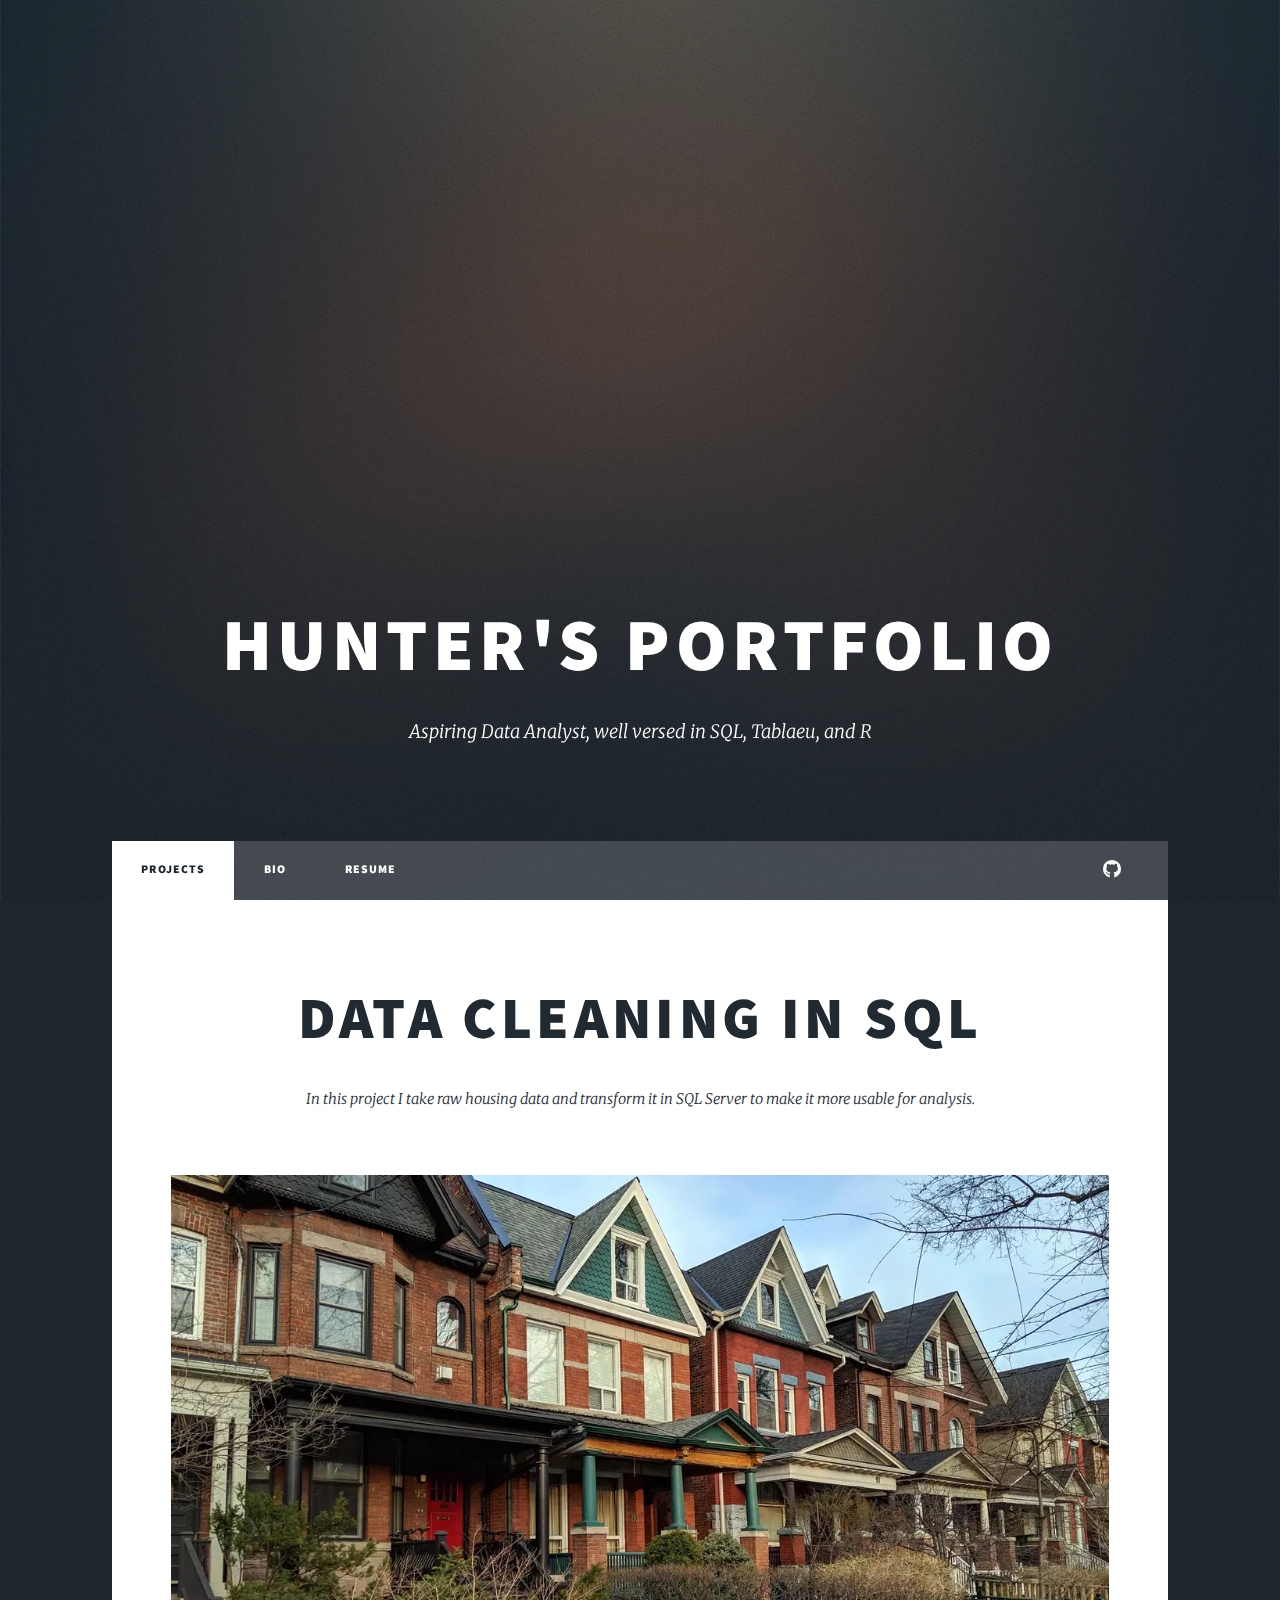
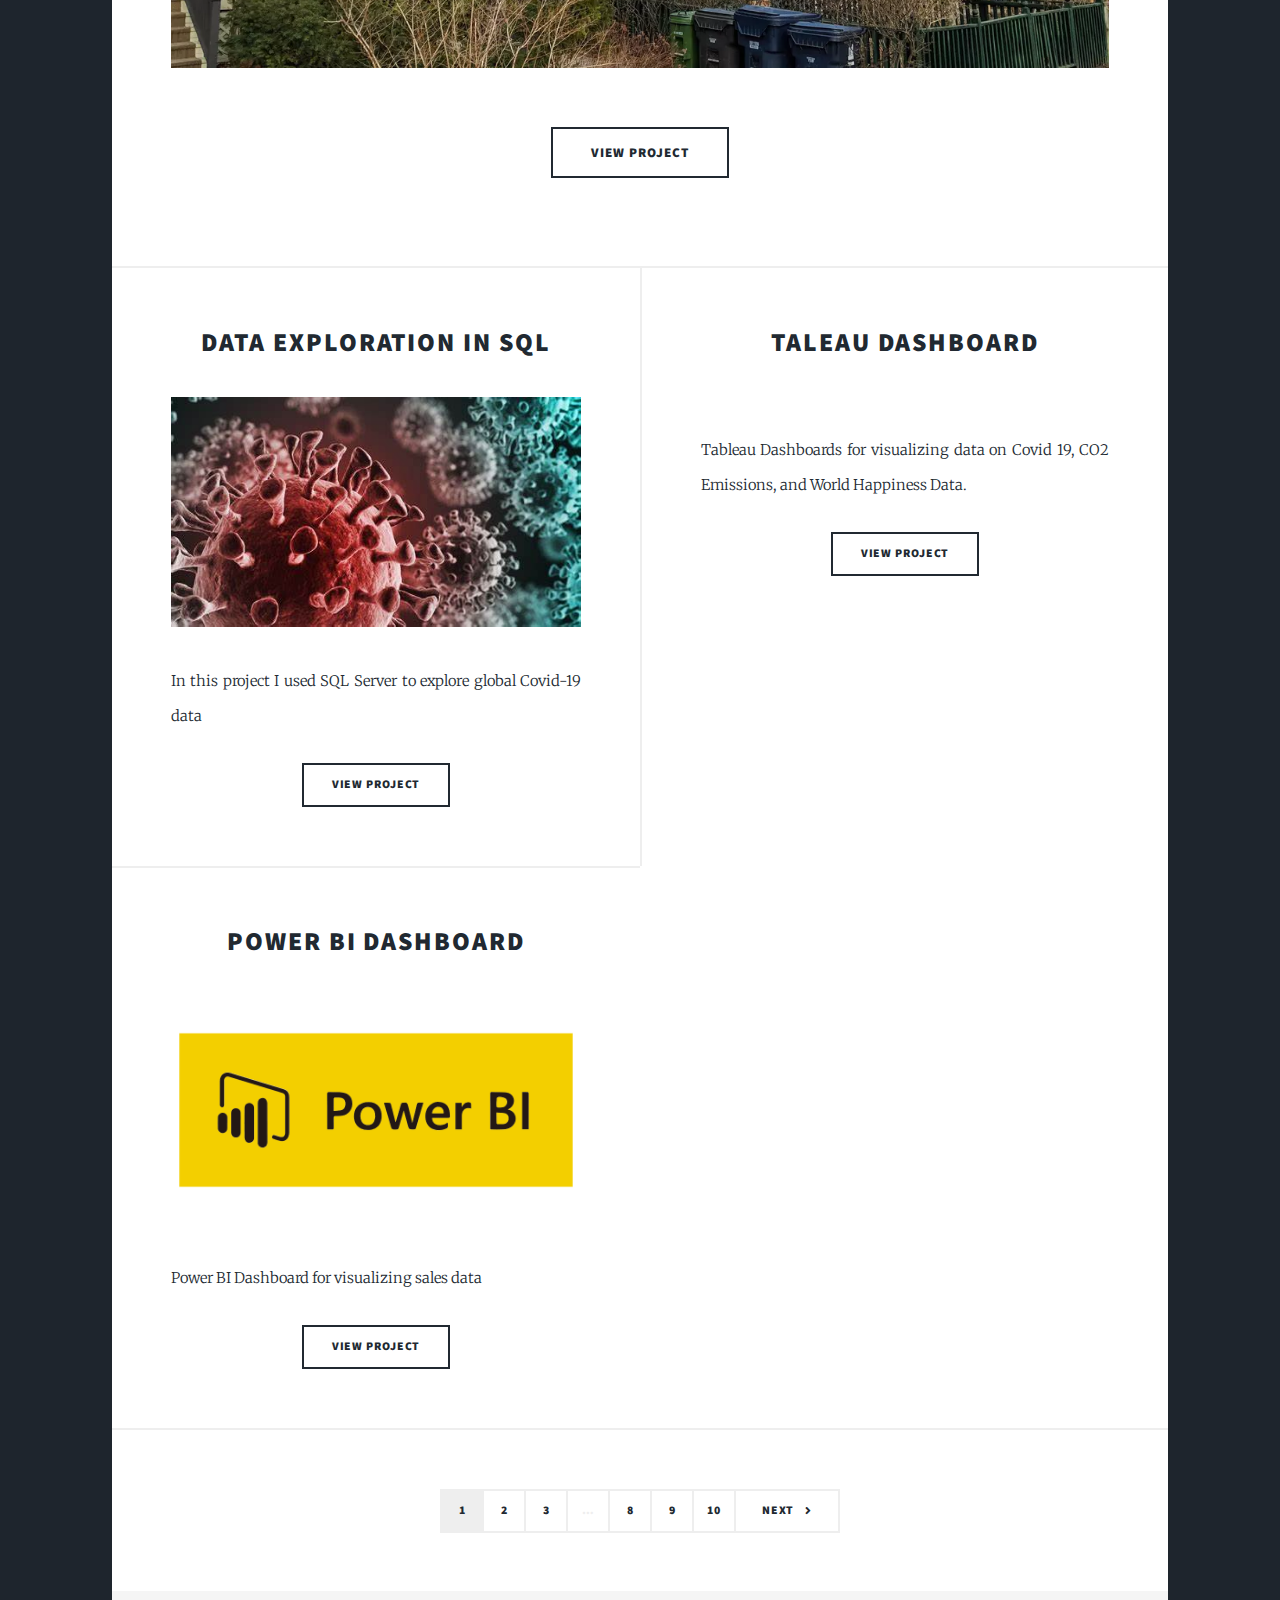
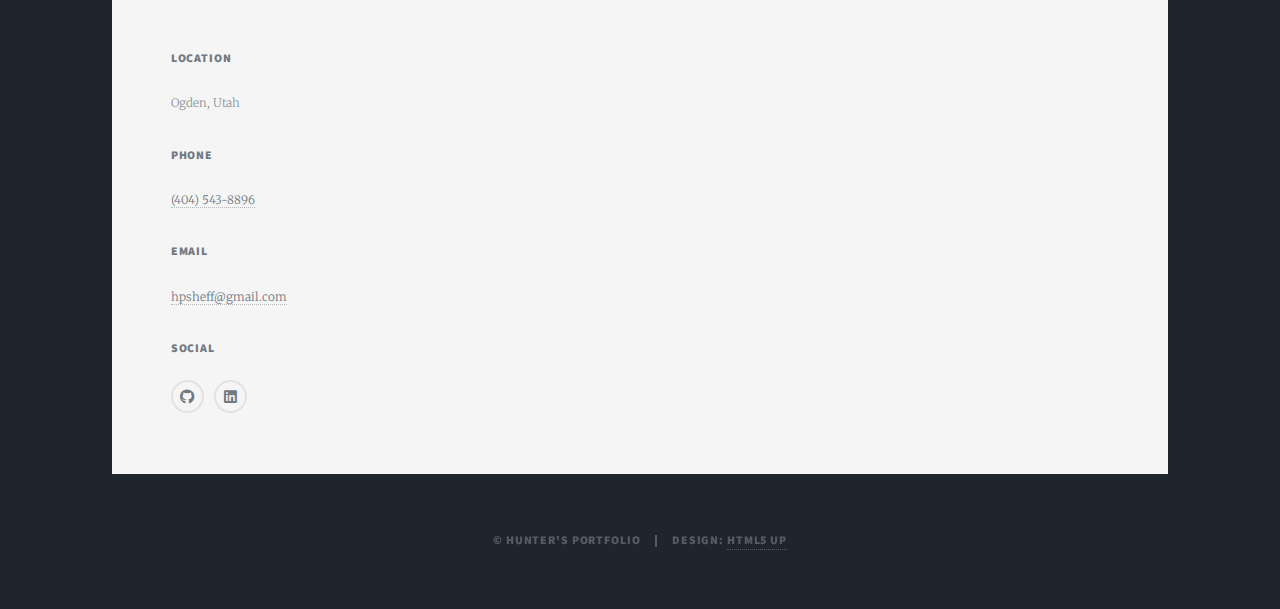
==== commit b115d69b: "Add Resume pdf" ====
--- a/index.html
+++ b/index.html
@@ -37,6 +37,8 @@
 					<nav id="nav">
 						<ul class="links">
 							<li class="active"><a href="HuntersPortfolio.html">Projects</a></li>
+							<li><a href="index.html">Bio</a></li>
+							<li><a href="docs/H.Sheffield Resume.pdf">Resume</a></li>
 							
 						</ul>
 						<ul class="icons">
@@ -83,6 +85,16 @@
 										<li><a href="https://public.tableau.com/app/profile/hunter.sheffield#!/" class="button">View Project</a></li>
 									</ul>
 								</article>
+								<article>
+									<header>
+										<h2>Power BI Dashboard</h2>
+									</header>
+									<a href="#" class="image fit"><img src="images/PowerBI2.png" alt="" /></a>
+									<p>Power BI Dashboard for visualizing sales data </p>
+									<ul class="actions special">
+										<li><a href="https://app.powerbi.com/links/mjTobUDmuK?ctid=8ef6ec26-7d4f-4c15-9aeb-d10fb329b50c&pbi_source=linkShare&bookmarkGuid=d4d388ec-e61f-4b6a-8a97-1d1feb5123c2" class="button">View Project</a></li>
+									</ul>
+								</article>
 								
 							</section>
 
@@ -117,7 +129,7 @@
 							</section>
 							<section>
 								<h3>Email</h3>
-								<p><a href="#">hpsheff36@gmail.com</a></p>
+								<p><a href="mailto:hpsheff36@gmail.com">hpsheff@gmail.com</a></p>
 							</section>
 							<section>
 								<h3>Social</h3>
@@ -132,7 +144,7 @@
 
 				<!-- Copyright -->
 					<div id="copyright">
-						<ul><li>&copy; Untitled</li><li>Design: <a href="https://html5up.net">HTML5 UP</a></li></ul>
+						<ul><li>&copy; Hunter's Portfolio</li><li>Design: <a href="https://html5up.net">HTML5 UP</a></li></ul>
 					</div>
 
 			</div>
@@ -147,4 +159,4 @@
 			<script src="assets/js/main.js"></script>
 
 	</body>
-</html>+</html>
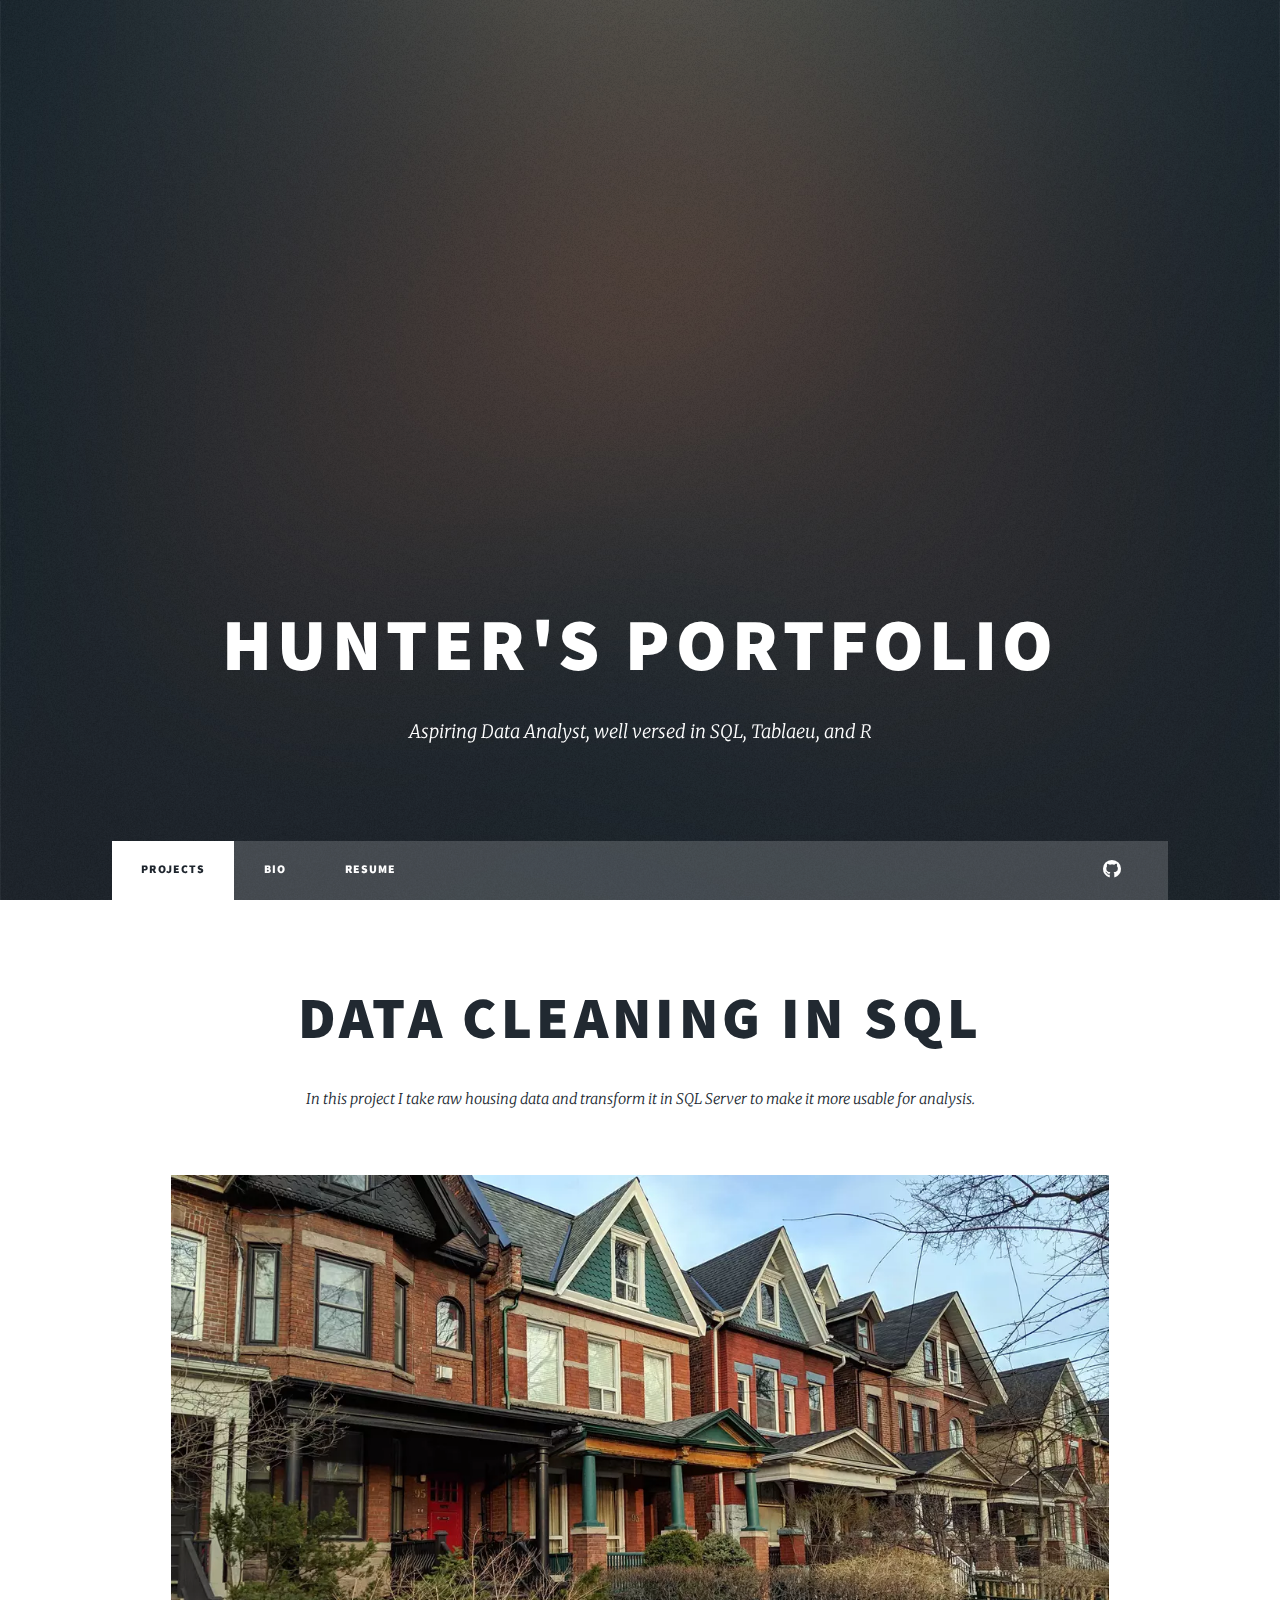
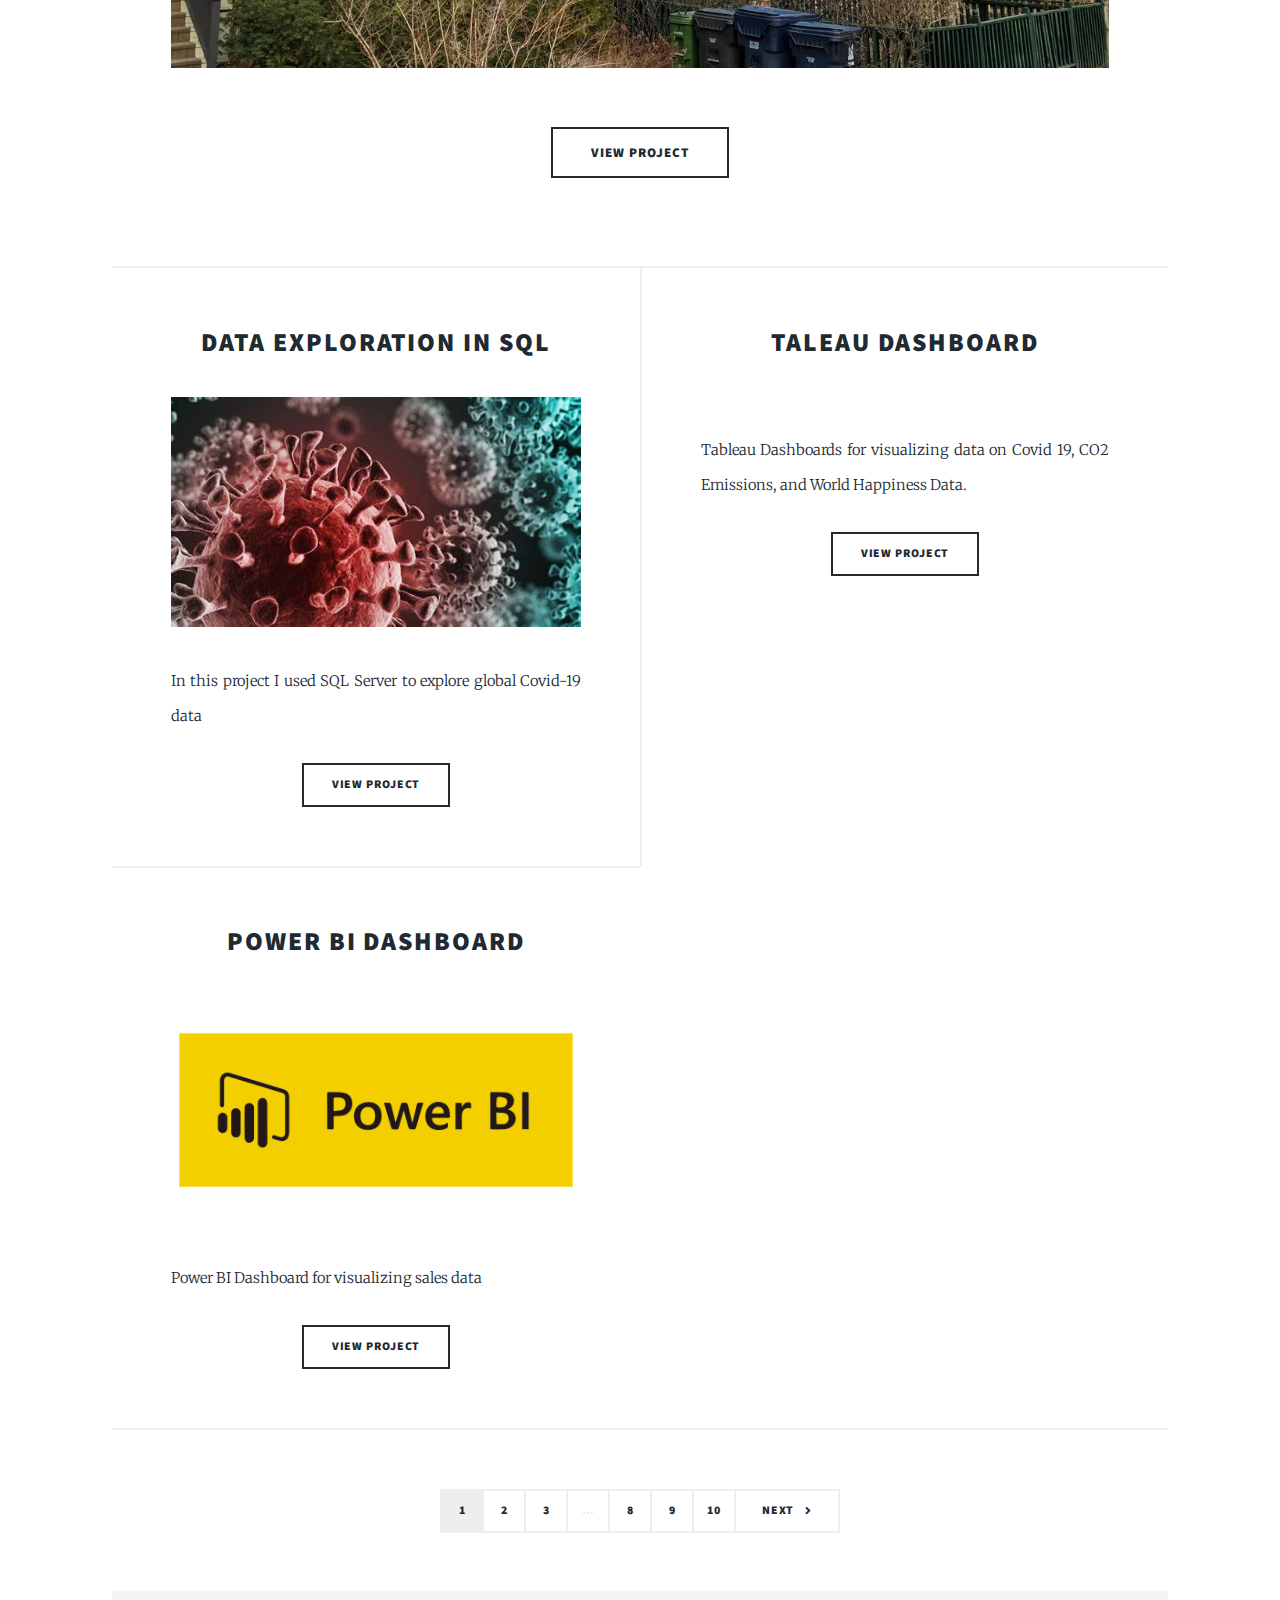
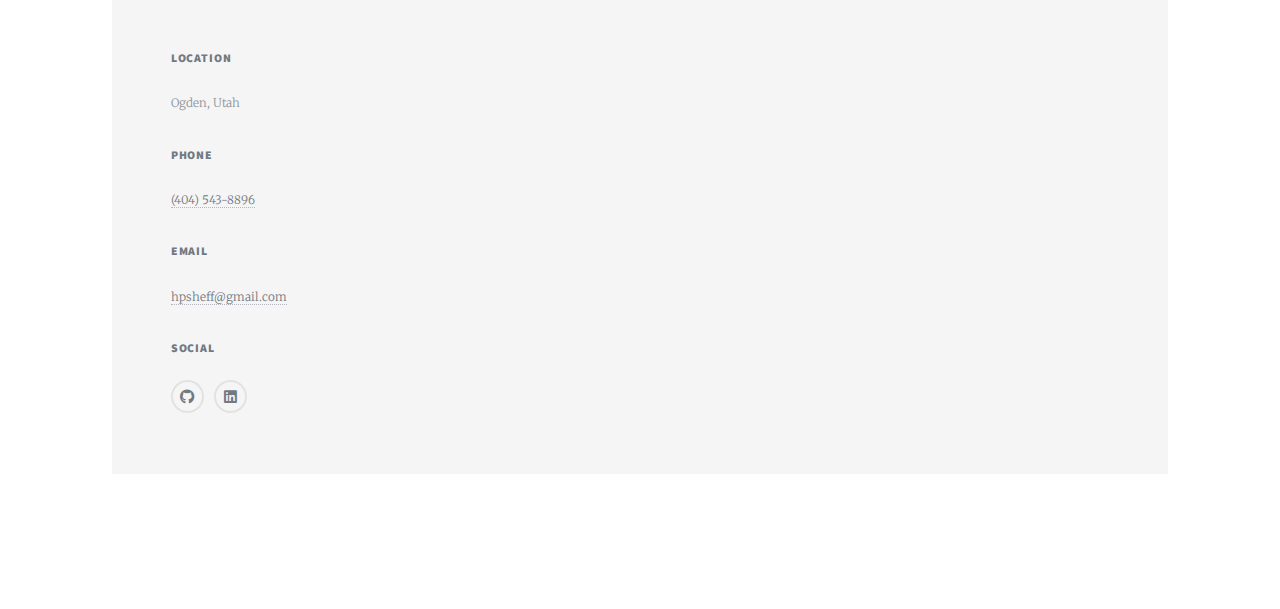
==== commit 33dd88f0: "Update" ====
--- a/index.html
+++ b/index.html
@@ -38,7 +38,7 @@
 						<ul class="links">
 							<li class="active"><a href="HuntersPortfolio.html">Projects</a></li>
 							<li><a href="index.html">Bio</a></li>
-							<li><a href="docs/H.Sheffield Resume.pdf">Resume</a></li>
+							<li><a href="docs/HSheffieldResume.pdf">Resume</a></li>
 							
 						</ul>
 						<ul class="icons">
@@ -144,7 +144,7 @@
 
 				<!-- Copyright -->
 					<div id="copyright">
-						<ul><li>&copy; Hunter's Portfolio</li><li>Design: <a href="https://html5up.net">HTML5 UP</a></li></ul>
+						<ul><li>&copy; Hunter's Portfolio</li></ul>
 					</div>
 
 			</div>
--- a/assets/css/main.css
+++ b/assets/css/main.css
@@ -1,4689 +1,4689 @@
-@import url(fontawesome-all.min.css);
-@import url("https://fonts.googleapis.com/css?family=Merriweather:300,700,300italic,700italic|Source+Sans+Pro:900");
-
+@import url(fontawesome-all.min.css);
+@import url("https://fonts.googleapis.com/css?family=Merriweather:300,700,300italic,700italic|Source+Sans+Pro:900");
+
 /*
 	Massively by HTML5 UP
 	html5up.net | @ajlkn
 	Free for personal and commercial use under the CCA 3.0 license (html5up.net/license)
-*/
-
-html, body, div, span, applet, object,
-iframe, h1, h2, h3, h4, h5, h6, p, blockquote,
-pre, a, abbr, acronym, address, big, cite,
-code, del, dfn, em, img, ins, kbd, q, s, samp,
-small, strike, strong, sub, sup, tt, var, b,
-u, i, center, dl, dt, dd, ol, ul, li, fieldset,
-form, label, legend, table, caption, tbody,
-tfoot, thead, tr, th, td, article, aside,
-canvas, details, embed, figure, figcaption,
-footer, header, hgroup, menu, nav, output, ruby,
-section, summary, time, mark, audio, video {
-	margin: 0;
-	padding: 0;
-	border: 0;
-	font-size: 100%;
-	font: inherit;
-	vertical-align: baseline;}
-
-article, aside, details, figcaption, figure,
-footer, header, hgroup, menu, nav, section {
-	display: block;}
-
-body {
-	line-height: 1;
-}
-
-ol, ul {
-	list-style: none;
-}
-
-blockquote, q {
-	quotes: none;
-}
-
-	blockquote:before, blockquote:after, q:before, q:after {
-		content: '';
-		content: none;
-	}
-
-table {
-	border-collapse: collapse;
-	border-spacing: 0;
-}
-
-body {
-	-webkit-text-size-adjust: none;
-}
-
-mark {
-	background-color: transparent;
-	color: inherit;
-}
-
-input::-moz-focus-inner {
-	border: 0;
-	padding: 0;
-}
-
-input, select, textarea {
-	-moz-appearance: none;
-	-webkit-appearance: none;
-	-ms-appearance: none;
-	appearance: none;
-}
-
-/* Basic */
-
-	@-ms-viewport {
-		width: device-width;
-	}
-
-	body {
-		-ms-overflow-style: scrollbar;
-	}
-
-	@media screen and (max-width: 480px) {
-
-		html, body {
-			min-width: 320px;
-		}
-
-	}
-
-	html {
-		box-sizing: border-box;
-	}
-
-	*, *:before, *:after {
-		box-sizing: inherit;
-	}
-
-	body {
-		background-color: #1e252d;
-	}
-
-		body.is-preload *, body.is-preload *:before, body.is-preload *:after {
-			-moz-animation: none !important;
-			-webkit-animation: none !important;
-			-ms-animation: none !important;
-			animation: none !important;
-			-moz-transition: none !important;
-			-webkit-transition: none !important;
-			-ms-transition: none !important;
-			transition: none !important;
-		}
-
-/* Type */
-
-	html {
-		font-size: 16pt;
-	}
-
-		@media screen and (max-width: 1680px) {
-
-			html {
-				font-size: 12pt;
-			}
-
-		}
-
-		@media screen and (max-width: 1280px) {
-
-			html {
-				font-size: 11pt;
-			}
-
-		}
-
-		@media screen and (max-width: 360px) {
-
-			html {
-				font-size: 10pt;
-			}
-
-		}
-
-	body {
-		color: #212931;
-	}
-
-	body, input, select, textarea {
-		font-family: "Merriweather", Georgia, serif;
-		font-weight: 300;
-		font-size: 1rem;
-		line-height: 2.375;
-	}
-
-	a {
-		-moz-transition: color 0.2s ease-in-out, background-color 0.2s ease-in-out, border-color 0.2s ease-in-out, box-shadow 0.2s ease-in-out;
-		-webkit-transition: color 0.2s ease-in-out, background-color 0.2s ease-in-out, border-color 0.2s ease-in-out, box-shadow 0.2s ease-in-out;
-		-ms-transition: color 0.2s ease-in-out, background-color 0.2s ease-in-out, border-color 0.2s ease-in-out, box-shadow 0.2s ease-in-out;
-		transition: color 0.2s ease-in-out, background-color 0.2s ease-in-out, border-color 0.2s ease-in-out, box-shadow 0.2s ease-in-out;
-		border-bottom: dotted 1px;
-		text-decoration: none;
-	}
-
-		a:hover {
-			border-bottom-color: transparent;
-		}
-
-	strong, b {
-		font-weight: 600;
-	}
-
-	em, i {
-		font-style: italic;
-	}
-
-	p {
-		text-align: justify;
-		margin: 0 0 2rem 0;
-	}
-
-	h1, h2, h3, h4, h5, h6 {
-		font-family: "Source Sans Pro", Helvetica, sans-serif;
-		font-weight: 900;
-		line-height: 1.5;
-		letter-spacing: 0.075em;
-		text-transform: uppercase;
-		margin: 0 0 1rem 0;
-	}
-
-		h1 a, h2 a, h3 a, h4 a, h5 a, h6 a {
-			border-bottom: 0;
-			color: inherit;
-			text-decoration: none;
-		}
-
-	h1 {
-		font-size: 4rem;
-		line-height: 1.1;
-		margin: 0 0 2rem 0;
-	}
-
-	h2 {
-		font-size: 1.75rem;
-		line-height: 1.3;
-		margin: 0 0 1.5rem 0;
-	}
-
-	h3 {
-		font-size: 1.25rem;
-		margin: 0 0 1.5rem 0;
-	}
-
-	h4 {
-		font-size: 1rem;
-	}
-
-	h5 {
-		font-size: 0.9rem;
-	}
-
-	h6 {
-		font-size: 0.8rem;
-	}
-
-	sub {
-		font-size: 0.8rem;
-		position: relative;
-		top: 0.5rem;
-	}
-
-	sup {
-		font-size: 0.8rem;
-		position: relative;
-		top: -0.5rem;
-	}
-
-	blockquote {
-		border-left: solid 4px;
-		font-style: italic;
-		margin: 0 0 2rem 0;
-		padding: 0.5rem 0 0.5rem 2rem;
-	}
-
-	code {
-		border: solid 2px;
-		font-family: "Courier New", monospace;
-		font-size: 0.9rem;
-		margin: 0 0.25rem;
-		padding: 0.25rem 0.65rem;
-	}
-
-	pre {
-		-webkit-overflow-scrolling: touch;
-		font-family: "Courier New", monospace;
-		font-size: 0.9rem;
-		margin: 0 0 2rem 0;
-	}
-
-		pre code {
-			display: block;
-			line-height: 1.75;
-			padding: 1rem 1.5rem;
-			overflow-x: auto;
-		}
-
-	hr {
-		border: 0;
-		border-bottom: solid 2px;
-		margin: 3rem 0;
-	}
-
-		hr.major {
-			margin: 5rem 0;
-		}
-
-	.align-left {
-		text-align: left;
-	}
-
-	.align-center {
-		text-align: center;
-	}
-
-	.align-right {
-		text-align: right;
-	}
-
-	input, select, textarea {
-		color: #212931;
-	}
-
-	a {
-		color: #212931;
-		border-bottom-color: rgba(33, 41, 49, 0.5);
-	}
-
-		a:hover {
-			border-bottom-color: transparent;
-			color: #18bfef !important;
-		}
-
-	strong, b {
-		color: #212931;
-	}
-
-	h1, h2, h3, h4, h5, h6 {
-		color: #212931;
-	}
-
-	blockquote {
-		border-left-color: #eeeeee;
-	}
-
-	code {
-		background: rgba(220, 220, 220, 0.25);
-		border-color: #eeeeee;
-	}
-
-	hr {
-		border-bottom-color: #eeeeee;
-	}
-
-/* Row */
-
-	.row {
-		display: flex;
-		flex-wrap: wrap;
-		box-sizing: border-box;
-		align-items: stretch;
-	}
-
-		.row > * {
-			box-sizing: border-box;
-		}
-
-		.row.gtr-uniform > * > :last-child {
-			margin-bottom: 0;
-		}
-
-		.row.aln-left {
-			justify-content: flex-start;
-		}
-
-		.row.aln-center {
-			justify-content: center;
-		}
-
-		.row.aln-right {
-			justify-content: flex-end;
-		}
-
-		.row.aln-top {
-			align-items: flex-start;
-		}
-
-		.row.aln-middle {
-			align-items: center;
-		}
-
-		.row.aln-bottom {
-			align-items: flex-end;
-		}
-
-		.row > .imp {
-			order: -1;
-		}
-
-		.row > .col-1 {
-			width: 8.33333%;
-		}
-
-		.row > .off-1 {
-			margin-left: 8.33333%;
-		}
-
-		.row > .col-2 {
-			width: 16.66667%;
-		}
-
-		.row > .off-2 {
-			margin-left: 16.66667%;
-		}
-
-		.row > .col-3 {
-			width: 25%;
-		}
-
-		.row > .off-3 {
-			margin-left: 25%;
-		}
-
-		.row > .col-4 {
-			width: 33.33333%;
-		}
-
-		.row > .off-4 {
-			margin-left: 33.33333%;
-		}
-
-		.row > .col-5 {
-			width: 41.66667%;
-		}
-
-		.row > .off-5 {
-			margin-left: 41.66667%;
-		}
-
-		.row > .col-6 {
-			width: 50%;
-		}
-
-		.row > .off-6 {
-			margin-left: 50%;
-		}
-
-		.row > .col-7 {
-			width: 58.33333%;
-		}
-
-		.row > .off-7 {
-			margin-left: 58.33333%;
-		}
-
-		.row > .col-8 {
-			width: 66.66667%;
-		}
-
-		.row > .off-8 {
-			margin-left: 66.66667%;
-		}
-
-		.row > .col-9 {
-			width: 75%;
-		}
-
-		.row > .off-9 {
-			margin-left: 75%;
-		}
-
-		.row > .col-10 {
-			width: 83.33333%;
-		}
-
-		.row > .off-10 {
-			margin-left: 83.33333%;
-		}
-
-		.row > .col-11 {
-			width: 91.66667%;
-		}
-
-		.row > .off-11 {
-			margin-left: 91.66667%;
-		}
-
-		.row > .col-12 {
-			width: 100%;
-		}
-
-		.row > .off-12 {
-			margin-left: 100%;
-		}
-
-		.row.gtr-0 {
-			margin-top: 0;
-			margin-left: 0rem;
-		}
-
-			.row.gtr-0 > * {
-				padding: 0 0 0 0rem;
-			}
-
-			.row.gtr-0.gtr-uniform {
-				margin-top: 0rem;
-			}
-
-				.row.gtr-0.gtr-uniform > * {
-					padding-top: 0rem;
-				}
-
-		.row.gtr-25 {
-			margin-top: 0;
-			margin-left: -0.375rem;
-		}
-
-			.row.gtr-25 > * {
-				padding: 0 0 0 0.375rem;
-			}
-
-			.row.gtr-25.gtr-uniform {
-				margin-top: -0.375rem;
-			}
-
-				.row.gtr-25.gtr-uniform > * {
-					padding-top: 0.375rem;
-				}
-
-		.row.gtr-50 {
-			margin-top: 0;
-			margin-left: -0.75rem;
-		}
-
-			.row.gtr-50 > * {
-				padding: 0 0 0 0.75rem;
-			}
-
-			.row.gtr-50.gtr-uniform {
-				margin-top: -0.75rem;
-			}
-
-				.row.gtr-50.gtr-uniform > * {
-					padding-top: 0.75rem;
-				}
-
-		.row {
-			margin-top: 0;
-			margin-left: -1.5rem;
-		}
-
-			.row > * {
-				padding: 0 0 0 1.5rem;
-			}
-
-			.row.gtr-uniform {
-				margin-top: -1.5rem;
-			}
-
-				.row.gtr-uniform > * {
-					padding-top: 1.5rem;
-				}
-
-		.row.gtr-150 {
-			margin-top: 0;
-			margin-left: -2.25rem;
-		}
-
-			.row.gtr-150 > * {
-				padding: 0 0 0 2.25rem;
-			}
-
-			.row.gtr-150.gtr-uniform {
-				margin-top: -2.25rem;
-			}
-
-				.row.gtr-150.gtr-uniform > * {
-					padding-top: 2.25rem;
-				}
-
-		.row.gtr-200 {
-			margin-top: 0;
-			margin-left: -3rem;
-		}
-
-			.row.gtr-200 > * {
-				padding: 0 0 0 3rem;
-			}
-
-			.row.gtr-200.gtr-uniform {
-				margin-top: -3rem;
-			}
-
-				.row.gtr-200.gtr-uniform > * {
-					padding-top: 3rem;
-				}
-
-		@media screen and (max-width: 1680px) {
-
-			.row {
-				display: flex;
-				flex-wrap: wrap;
-				box-sizing: border-box;
-				align-items: stretch;
-			}
-
-				.row > * {
-					box-sizing: border-box;
-				}
-
-				.row.gtr-uniform > * > :last-child {
-					margin-bottom: 0;
-				}
-
-				.row.aln-left {
-					justify-content: flex-start;
-				}
-
-				.row.aln-center {
-					justify-content: center;
-				}
-
-				.row.aln-right {
-					justify-content: flex-end;
-				}
-
-				.row.aln-top {
-					align-items: flex-start;
-				}
-
-				.row.aln-middle {
-					align-items: center;
-				}
-
-				.row.aln-bottom {
-					align-items: flex-end;
-				}
-
-				.row > .imp-xlarge {
-					order: -1;
-				}
-
-				.row > .col-1-xlarge {
-					width: 8.33333%;
-				}
-
-				.row > .off-1-xlarge {
-					margin-left: 8.33333%;
-				}
-
-				.row > .col-2-xlarge {
-					width: 16.66667%;
-				}
-
-				.row > .off-2-xlarge {
-					margin-left: 16.66667%;
-				}
-
-				.row > .col-3-xlarge {
-					width: 25%;
-				}
-
-				.row > .off-3-xlarge {
-					margin-left: 25%;
-				}
-
-				.row > .col-4-xlarge {
-					width: 33.33333%;
-				}
-
-				.row > .off-4-xlarge {
-					margin-left: 33.33333%;
-				}
-
-				.row > .col-5-xlarge {
-					width: 41.66667%;
-				}
-
-				.row > .off-5-xlarge {
-					margin-left: 41.66667%;
-				}
-
-				.row > .col-6-xlarge {
-					width: 50%;
-				}
-
-				.row > .off-6-xlarge {
-					margin-left: 50%;
-				}
-
-				.row > .col-7-xlarge {
-					width: 58.33333%;
-				}
-
-				.row > .off-7-xlarge {
-					margin-left: 58.33333%;
-				}
-
-				.row > .col-8-xlarge {
-					width: 66.66667%;
-				}
-
-				.row > .off-8-xlarge {
-					margin-left: 66.66667%;
-				}
-
-				.row > .col-9-xlarge {
-					width: 75%;
-				}
-
-				.row > .off-9-xlarge {
-					margin-left: 75%;
-				}
-
-				.row > .col-10-xlarge {
-					width: 83.33333%;
-				}
-
-				.row > .off-10-xlarge {
-					margin-left: 83.33333%;
-				}
-
-				.row > .col-11-xlarge {
-					width: 91.66667%;
-				}
-
-				.row > .off-11-xlarge {
-					margin-left: 91.66667%;
-				}
-
-				.row > .col-12-xlarge {
-					width: 100%;
-				}
-
-				.row > .off-12-xlarge {
-					margin-left: 100%;
-				}
-
-				.row.gtr-0 {
-					margin-top: 0;
-					margin-left: 0rem;
-				}
-
-					.row.gtr-0 > * {
-						padding: 0 0 0 0rem;
-					}
-
-					.row.gtr-0.gtr-uniform {
-						margin-top: 0rem;
-					}
-
-						.row.gtr-0.gtr-uniform > * {
-							padding-top: 0rem;
-						}
-
-				.row.gtr-25 {
-					margin-top: 0;
-					margin-left: -0.375rem;
-				}
-
-					.row.gtr-25 > * {
-						padding: 0 0 0 0.375rem;
-					}
-
-					.row.gtr-25.gtr-uniform {
-						margin-top: -0.375rem;
-					}
-
-						.row.gtr-25.gtr-uniform > * {
-							padding-top: 0.375rem;
-						}
-
-				.row.gtr-50 {
-					margin-top: 0;
-					margin-left: -0.75rem;
-				}
-
-					.row.gtr-50 > * {
-						padding: 0 0 0 0.75rem;
-					}
-
-					.row.gtr-50.gtr-uniform {
-						margin-top: -0.75rem;
-					}
-
-						.row.gtr-50.gtr-uniform > * {
-							padding-top: 0.75rem;
-						}
-
-				.row {
-					margin-top: 0;
-					margin-left: -1.5rem;
-				}
-
-					.row > * {
-						padding: 0 0 0 1.5rem;
-					}
-
-					.row.gtr-uniform {
-						margin-top: -1.5rem;
-					}
-
-						.row.gtr-uniform > * {
-							padding-top: 1.5rem;
-						}
-
-				.row.gtr-150 {
-					margin-top: 0;
-					margin-left: -2.25rem;
-				}
-
-					.row.gtr-150 > * {
-						padding: 0 0 0 2.25rem;
-					}
-
-					.row.gtr-150.gtr-uniform {
-						margin-top: -2.25rem;
-					}
-
-						.row.gtr-150.gtr-uniform > * {
-							padding-top: 2.25rem;
-						}
-
-				.row.gtr-200 {
-					margin-top: 0;
-					margin-left: -3rem;
-				}
-
-					.row.gtr-200 > * {
-						padding: 0 0 0 3rem;
-					}
-
-					.row.gtr-200.gtr-uniform {
-						margin-top: -3rem;
-					}
-
-						.row.gtr-200.gtr-uniform > * {
-							padding-top: 3rem;
-						}
-
-		}
-
-		@media screen and (max-width: 1280px) {
-
-			.row {
-				display: flex;
-				flex-wrap: wrap;
-				box-sizing: border-box;
-				align-items: stretch;
-			}
-
-				.row > * {
-					box-sizing: border-box;
-				}
-
-				.row.gtr-uniform > * > :last-child {
-					margin-bottom: 0;
-				}
-
-				.row.aln-left {
-					justify-content: flex-start;
-				}
-
-				.row.aln-center {
-					justify-content: center;
-				}
-
-				.row.aln-right {
-					justify-content: flex-end;
-				}
-
-				.row.aln-top {
-					align-items: flex-start;
-				}
-
-				.row.aln-middle {
-					align-items: center;
-				}
-
-				.row.aln-bottom {
-					align-items: flex-end;
-				}
-
-				.row > .imp-large {
-					order: -1;
-				}
-
-				.row > .col-1-large {
-					width: 8.33333%;
-				}
-
-				.row > .off-1-large {
-					margin-left: 8.33333%;
-				}
-
-				.row > .col-2-large {
-					width: 16.66667%;
-				}
-
-				.row > .off-2-large {
-					margin-left: 16.66667%;
-				}
-
-				.row > .col-3-large {
-					width: 25%;
-				}
-
-				.row > .off-3-large {
-					margin-left: 25%;
-				}
-
-				.row > .col-4-large {
-					width: 33.33333%;
-				}
-
-				.row > .off-4-large {
-					margin-left: 33.33333%;
-				}
-
-				.row > .col-5-large {
-					width: 41.66667%;
-				}
-
-				.row > .off-5-large {
-					margin-left: 41.66667%;
-				}
-
-				.row > .col-6-large {
-					width: 50%;
-				}
-
-				.row > .off-6-large {
-					margin-left: 50%;
-				}
-
-				.row > .col-7-large {
-					width: 58.33333%;
-				}
-
-				.row > .off-7-large {
-					margin-left: 58.33333%;
-				}
-
-				.row > .col-8-large {
-					width: 66.66667%;
-				}
-
-				.row > .off-8-large {
-					margin-left: 66.66667%;
-				}
-
-				.row > .col-9-large {
-					width: 75%;
-				}
-
-				.row > .off-9-large {
-					margin-left: 75%;
-				}
-
-				.row > .col-10-large {
-					width: 83.33333%;
-				}
-
-				.row > .off-10-large {
-					margin-left: 83.33333%;
-				}
-
-				.row > .col-11-large {
-					width: 91.66667%;
-				}
-
-				.row > .off-11-large {
-					margin-left: 91.66667%;
-				}
-
-				.row > .col-12-large {
-					width: 100%;
-				}
-
-				.row > .off-12-large {
-					margin-left: 100%;
-				}
-
-				.row.gtr-0 {
-					margin-top: 0;
-					margin-left: 0rem;
-				}
-
-					.row.gtr-0 > * {
-						padding: 0 0 0 0rem;
-					}
-
-					.row.gtr-0.gtr-uniform {
-						margin-top: 0rem;
-					}
-
-						.row.gtr-0.gtr-uniform > * {
-							padding-top: 0rem;
-						}
-
-				.row.gtr-25 {
-					margin-top: 0;
-					margin-left: -0.375rem;
-				}
-
-					.row.gtr-25 > * {
-						padding: 0 0 0 0.375rem;
-					}
-
-					.row.gtr-25.gtr-uniform {
-						margin-top: -0.375rem;
-					}
-
-						.row.gtr-25.gtr-uniform > * {
-							padding-top: 0.375rem;
-						}
-
-				.row.gtr-50 {
-					margin-top: 0;
-					margin-left: -0.75rem;
-				}
-
-					.row.gtr-50 > * {
-						padding: 0 0 0 0.75rem;
-					}
-
-					.row.gtr-50.gtr-uniform {
-						margin-top: -0.75rem;
-					}
-
-						.row.gtr-50.gtr-uniform > * {
-							padding-top: 0.75rem;
-						}
-
-				.row {
-					margin-top: 0;
-					margin-left: -1.5rem;
-				}
-
-					.row > * {
-						padding: 0 0 0 1.5rem;
-					}
-
-					.row.gtr-uniform {
-						margin-top: -1.5rem;
-					}
-
-						.row.gtr-uniform > * {
-							padding-top: 1.5rem;
-						}
-
-				.row.gtr-150 {
-					margin-top: 0;
-					margin-left: -2.25rem;
-				}
-
-					.row.gtr-150 > * {
-						padding: 0 0 0 2.25rem;
-					}
-
-					.row.gtr-150.gtr-uniform {
-						margin-top: -2.25rem;
-					}
-
-						.row.gtr-150.gtr-uniform > * {
-							padding-top: 2.25rem;
-						}
-
-				.row.gtr-200 {
-					margin-top: 0;
-					margin-left: -3rem;
-				}
-
-					.row.gtr-200 > * {
-						padding: 0 0 0 3rem;
-					}
-
-					.row.gtr-200.gtr-uniform {
-						margin-top: -3rem;
-					}
-
-						.row.gtr-200.gtr-uniform > * {
-							padding-top: 3rem;
-						}
-
-		}
-
-		@media screen and (max-width: 980px) {
-
-			.row {
-				display: flex;
-				flex-wrap: wrap;
-				box-sizing: border-box;
-				align-items: stretch;
-			}
-
-				.row > * {
-					box-sizing: border-box;
-				}
-
-				.row.gtr-uniform > * > :last-child {
-					margin-bottom: 0;
-				}
-
-				.row.aln-left {
-					justify-content: flex-start;
-				}
-
-				.row.aln-center {
-					justify-content: center;
-				}
-
-				.row.aln-right {
-					justify-content: flex-end;
-				}
-
-				.row.aln-top {
-					align-items: flex-start;
-				}
-
-				.row.aln-middle {
-					align-items: center;
-				}
-
-				.row.aln-bottom {
-					align-items: flex-end;
-				}
-
-				.row > .imp-medium {
-					order: -1;
-				}
-
-				.row > .col-1-medium {
-					width: 8.33333%;
-				}
-
-				.row > .off-1-medium {
-					margin-left: 8.33333%;
-				}
-
-				.row > .col-2-medium {
-					width: 16.66667%;
-				}
-
-				.row > .off-2-medium {
-					margin-left: 16.66667%;
-				}
-
-				.row > .col-3-medium {
-					width: 25%;
-				}
-
-				.row > .off-3-medium {
-					margin-left: 25%;
-				}
-
-				.row > .col-4-medium {
-					width: 33.33333%;
-				}
-
-				.row > .off-4-medium {
-					margin-left: 33.33333%;
-				}
-
-				.row > .col-5-medium {
-					width: 41.66667%;
-				}
-
-				.row > .off-5-medium {
-					margin-left: 41.66667%;
-				}
-
-				.row > .col-6-medium {
-					width: 50%;
-				}
-
-				.row > .off-6-medium {
-					margin-left: 50%;
-				}
-
-				.row > .col-7-medium {
-					width: 58.33333%;
-				}
-
-				.row > .off-7-medium {
-					margin-left: 58.33333%;
-				}
-
-				.row > .col-8-medium {
-					width: 66.66667%;
-				}
-
-				.row > .off-8-medium {
-					margin-left: 66.66667%;
-				}
-
-				.row > .col-9-medium {
-					width: 75%;
-				}
-
-				.row > .off-9-medium {
-					margin-left: 75%;
-				}
-
-				.row > .col-10-medium {
-					width: 83.33333%;
-				}
-
-				.row > .off-10-medium {
-					margin-left: 83.33333%;
-				}
-
-				.row > .col-11-medium {
-					width: 91.66667%;
-				}
-
-				.row > .off-11-medium {
-					margin-left: 91.66667%;
-				}
-
-				.row > .col-12-medium {
-					width: 100%;
-				}
-
-				.row > .off-12-medium {
-					margin-left: 100%;
-				}
-
-				.row.gtr-0 {
-					margin-top: 0;
-					margin-left: 0rem;
-				}
-
-					.row.gtr-0 > * {
-						padding: 0 0 0 0rem;
-					}
-
-					.row.gtr-0.gtr-uniform {
-						margin-top: 0rem;
-					}
-
-						.row.gtr-0.gtr-uniform > * {
-							padding-top: 0rem;
-						}
-
-				.row.gtr-25 {
-					margin-top: 0;
-					margin-left: -0.375rem;
-				}
-
-					.row.gtr-25 > * {
-						padding: 0 0 0 0.375rem;
-					}
-
-					.row.gtr-25.gtr-uniform {
-						margin-top: -0.375rem;
-					}
-
-						.row.gtr-25.gtr-uniform > * {
-							padding-top: 0.375rem;
-						}
-
-				.row.gtr-50 {
-					margin-top: 0;
-					margin-left: -0.75rem;
-				}
-
-					.row.gtr-50 > * {
-						padding: 0 0 0 0.75rem;
-					}
-
-					.row.gtr-50.gtr-uniform {
-						margin-top: -0.75rem;
-					}
-
-						.row.gtr-50.gtr-uniform > * {
-							padding-top: 0.75rem;
-						}
-
-				.row {
-					margin-top: 0;
-					margin-left: -1.5rem;
-				}
-
-					.row > * {
-						padding: 0 0 0 1.5rem;
-					}
-
-					.row.gtr-uniform {
-						margin-top: -1.5rem;
-					}
-
-						.row.gtr-uniform > * {
-							padding-top: 1.5rem;
-						}
-
-				.row.gtr-150 {
-					margin-top: 0;
-					margin-left: -2.25rem;
-				}
-
-					.row.gtr-150 > * {
-						padding: 0 0 0 2.25rem;
-					}
-
-					.row.gtr-150.gtr-uniform {
-						margin-top: -2.25rem;
-					}
-
-						.row.gtr-150.gtr-uniform > * {
-							padding-top: 2.25rem;
-						}
-
-				.row.gtr-200 {
-					margin-top: 0;
-					margin-left: -3rem;
-				}
-
-					.row.gtr-200 > * {
-						padding: 0 0 0 3rem;
-					}
-
-					.row.gtr-200.gtr-uniform {
-						margin-top: -3rem;
-					}
-
-						.row.gtr-200.gtr-uniform > * {
-							padding-top: 3rem;
-						}
-
-		}
-
-		@media screen and (max-width: 736px) {
-
-			.row {
-				display: flex;
-				flex-wrap: wrap;
-				box-sizing: border-box;
-				align-items: stretch;
-			}
-
-				.row > * {
-					box-sizing: border-box;
-				}
-
-				.row.gtr-uniform > * > :last-child {
-					margin-bottom: 0;
-				}
-
-				.row.aln-left {
-					justify-content: flex-start;
-				}
-
-				.row.aln-center {
-					justify-content: center;
-				}
-
-				.row.aln-right {
-					justify-content: flex-end;
-				}
-
-				.row.aln-top {
-					align-items: flex-start;
-				}
-
-				.row.aln-middle {
-					align-items: center;
-				}
-
-				.row.aln-bottom {
-					align-items: flex-end;
-				}
-
-				.row > .imp-small {
-					order: -1;
-				}
-
-				.row > .col-1-small {
-					width: 8.33333%;
-				}
-
-				.row > .off-1-small {
-					margin-left: 8.33333%;
-				}
-
-				.row > .col-2-small {
-					width: 16.66667%;
-				}
-
-				.row > .off-2-small {
-					margin-left: 16.66667%;
-				}
-
-				.row > .col-3-small {
-					width: 25%;
-				}
-
-				.row > .off-3-small {
-					margin-left: 25%;
-				}
-
-				.row > .col-4-small {
-					width: 33.33333%;
-				}
-
-				.row > .off-4-small {
-					margin-left: 33.33333%;
-				}
-
-				.row > .col-5-small {
-					width: 41.66667%;
-				}
-
-				.row > .off-5-small {
-					margin-left: 41.66667%;
-				}
-
-				.row > .col-6-small {
-					width: 50%;
-				}
-
-				.row > .off-6-small {
-					margin-left: 50%;
-				}
-
-				.row > .col-7-small {
-					width: 58.33333%;
-				}
-
-				.row > .off-7-small {
-					margin-left: 58.33333%;
-				}
-
-				.row > .col-8-small {
-					width: 66.66667%;
-				}
-
-				.row > .off-8-small {
-					margin-left: 66.66667%;
-				}
-
-				.row > .col-9-small {
-					width: 75%;
-				}
-
-				.row > .off-9-small {
-					margin-left: 75%;
-				}
-
-				.row > .col-10-small {
-					width: 83.33333%;
-				}
-
-				.row > .off-10-small {
-					margin-left: 83.33333%;
-				}
-
-				.row > .col-11-small {
-					width: 91.66667%;
-				}
-
-				.row > .off-11-small {
-					margin-left: 91.66667%;
-				}
-
-				.row > .col-12-small {
-					width: 100%;
-				}
-
-				.row > .off-12-small {
-					margin-left: 100%;
-				}
-
-				.row.gtr-0 {
-					margin-top: 0;
-					margin-left: 0rem;
-				}
-
-					.row.gtr-0 > * {
-						padding: 0 0 0 0rem;
-					}
-
-					.row.gtr-0.gtr-uniform {
-						margin-top: 0rem;
-					}
-
-						.row.gtr-0.gtr-uniform > * {
-							padding-top: 0rem;
-						}
-
-				.row.gtr-25 {
-					margin-top: 0;
-					margin-left: -0.375rem;
-				}
-
-					.row.gtr-25 > * {
-						padding: 0 0 0 0.375rem;
-					}
-
-					.row.gtr-25.gtr-uniform {
-						margin-top: -0.375rem;
-					}
-
-						.row.gtr-25.gtr-uniform > * {
-							padding-top: 0.375rem;
-						}
-
-				.row.gtr-50 {
-					margin-top: 0;
-					margin-left: -0.75rem;
-				}
-
-					.row.gtr-50 > * {
-						padding: 0 0 0 0.75rem;
-					}
-
-					.row.gtr-50.gtr-uniform {
-						margin-top: -0.75rem;
-					}
-
-						.row.gtr-50.gtr-uniform > * {
-							padding-top: 0.75rem;
-						}
-
-				.row {
-					margin-top: 0;
-					margin-left: -1.5rem;
-				}
-
-					.row > * {
-						padding: 0 0 0 1.5rem;
-					}
-
-					.row.gtr-uniform {
-						margin-top: -1.5rem;
-					}
-
-						.row.gtr-uniform > * {
-							padding-top: 1.5rem;
-						}
-
-				.row.gtr-150 {
-					margin-top: 0;
-					margin-left: -2.25rem;
-				}
-
-					.row.gtr-150 > * {
-						padding: 0 0 0 2.25rem;
-					}
-
-					.row.gtr-150.gtr-uniform {
-						margin-top: -2.25rem;
-					}
-
-						.row.gtr-150.gtr-uniform > * {
-							padding-top: 2.25rem;
-						}
-
-				.row.gtr-200 {
-					margin-top: 0;
-					margin-left: -3rem;
-				}
-
-					.row.gtr-200 > * {
-						padding: 0 0 0 3rem;
-					}
-
-					.row.gtr-200.gtr-uniform {
-						margin-top: -3rem;
-					}
-
-						.row.gtr-200.gtr-uniform > * {
-							padding-top: 3rem;
-						}
-
-		}
-
-		@media screen and (max-width: 480px) {
-
-			.row {
-				display: flex;
-				flex-wrap: wrap;
-				box-sizing: border-box;
-				align-items: stretch;
-			}
-
-				.row > * {
-					box-sizing: border-box;
-				}
-
-				.row.gtr-uniform > * > :last-child {
-					margin-bottom: 0;
-				}
-
-				.row.aln-left {
-					justify-content: flex-start;
-				}
-
-				.row.aln-center {
-					justify-content: center;
-				}
-
-				.row.aln-right {
-					justify-content: flex-end;
-				}
-
-				.row.aln-top {
-					align-items: flex-start;
-				}
-
-				.row.aln-middle {
-					align-items: center;
-				}
-
-				.row.aln-bottom {
-					align-items: flex-end;
-				}
-
-				.row > .imp-xsmall {
-					order: -1;
-				}
-
-				.row > .col-1-xsmall {
-					width: 8.33333%;
-				}
-
-				.row > .off-1-xsmall {
-					margin-left: 8.33333%;
-				}
-
-				.row > .col-2-xsmall {
-					width: 16.66667%;
-				}
-
-				.row > .off-2-xsmall {
-					margin-left: 16.66667%;
-				}
-
-				.row > .col-3-xsmall {
-					width: 25%;
-				}
-
-				.row > .off-3-xsmall {
-					margin-left: 25%;
-				}
-
-				.row > .col-4-xsmall {
-					width: 33.33333%;
-				}
-
-				.row > .off-4-xsmall {
-					margin-left: 33.33333%;
-				}
-
-				.row > .col-5-xsmall {
-					width: 41.66667%;
-				}
-
-				.row > .off-5-xsmall {
-					margin-left: 41.66667%;
-				}
-
-				.row > .col-6-xsmall {
-					width: 50%;
-				}
-
-				.row > .off-6-xsmall {
-					margin-left: 50%;
-				}
-
-				.row > .col-7-xsmall {
-					width: 58.33333%;
-				}
-
-				.row > .off-7-xsmall {
-					margin-left: 58.33333%;
-				}
-
-				.row > .col-8-xsmall {
-					width: 66.66667%;
-				}
-
-				.row > .off-8-xsmall {
-					margin-left: 66.66667%;
-				}
-
-				.row > .col-9-xsmall {
-					width: 75%;
-				}
-
-				.row > .off-9-xsmall {
-					margin-left: 75%;
-				}
-
-				.row > .col-10-xsmall {
-					width: 83.33333%;
-				}
-
-				.row > .off-10-xsmall {
-					margin-left: 83.33333%;
-				}
-
-				.row > .col-11-xsmall {
-					width: 91.66667%;
-				}
-
-				.row > .off-11-xsmall {
-					margin-left: 91.66667%;
-				}
-
-				.row > .col-12-xsmall {
-					width: 100%;
-				}
-
-				.row > .off-12-xsmall {
-					margin-left: 100%;
-				}
-
-				.row.gtr-0 {
-					margin-top: 0;
-					margin-left: 0rem;
-				}
-
-					.row.gtr-0 > * {
-						padding: 0 0 0 0rem;
-					}
-
-					.row.gtr-0.gtr-uniform {
-						margin-top: 0rem;
-					}
-
-						.row.gtr-0.gtr-uniform > * {
-							padding-top: 0rem;
-						}
-
-				.row.gtr-25 {
-					margin-top: 0;
-					margin-left: -0.375rem;
-				}
-
-					.row.gtr-25 > * {
-						padding: 0 0 0 0.375rem;
-					}
-
-					.row.gtr-25.gtr-uniform {
-						margin-top: -0.375rem;
-					}
-
-						.row.gtr-25.gtr-uniform > * {
-							padding-top: 0.375rem;
-						}
-
-				.row.gtr-50 {
-					margin-top: 0;
-					margin-left: -0.75rem;
-				}
-
-					.row.gtr-50 > * {
-						padding: 0 0 0 0.75rem;
-					}
-
-					.row.gtr-50.gtr-uniform {
-						margin-top: -0.75rem;
-					}
-
-						.row.gtr-50.gtr-uniform > * {
-							padding-top: 0.75rem;
-						}
-
-				.row {
-					margin-top: 0;
-					margin-left: -1.5rem;
-				}
-
-					.row > * {
-						padding: 0 0 0 1.5rem;
-					}
-
-					.row.gtr-uniform {
-						margin-top: -1.5rem;
-					}
-
-						.row.gtr-uniform > * {
-							padding-top: 1.5rem;
-						}
-
-				.row.gtr-150 {
-					margin-top: 0;
-					margin-left: -2.25rem;
-				}
-
-					.row.gtr-150 > * {
-						padding: 0 0 0 2.25rem;
-					}
-
-					.row.gtr-150.gtr-uniform {
-						margin-top: -2.25rem;
-					}
-
-						.row.gtr-150.gtr-uniform > * {
-							padding-top: 2.25rem;
-						}
-
-				.row.gtr-200 {
-					margin-top: 0;
-					margin-left: -3rem;
-				}
-
-					.row.gtr-200 > * {
-						padding: 0 0 0 3rem;
-					}
-
-					.row.gtr-200.gtr-uniform {
-						margin-top: -3rem;
-					}
-
-						.row.gtr-200.gtr-uniform > * {
-							padding-top: 3rem;
-						}
-
-		}
-
-		@media screen and (max-width: 360px) {
-
-			.row {
-				display: flex;
-				flex-wrap: wrap;
-				box-sizing: border-box;
-				align-items: stretch;
-			}
-
-				.row > * {
-					box-sizing: border-box;
-				}
-
-				.row.gtr-uniform > * > :last-child {
-					margin-bottom: 0;
-				}
-
-				.row.aln-left {
-					justify-content: flex-start;
-				}
-
-				.row.aln-center {
-					justify-content: center;
-				}
-
-				.row.aln-right {
-					justify-content: flex-end;
-				}
-
-				.row.aln-top {
-					align-items: flex-start;
-				}
-
-				.row.aln-middle {
-					align-items: center;
-				}
-
-				.row.aln-bottom {
-					align-items: flex-end;
-				}
-
-				.row > .imp-xxsmall {
-					order: -1;
-				}
-
-				.row > .col-1-xxsmall {
-					width: 8.33333%;
-				}
-
-				.row > .off-1-xxsmall {
-					margin-left: 8.33333%;
-				}
-
-				.row > .col-2-xxsmall {
-					width: 16.66667%;
-				}
-
-				.row > .off-2-xxsmall {
-					margin-left: 16.66667%;
-				}
-
-				.row > .col-3-xxsmall {
-					width: 25%;
-				}
-
-				.row > .off-3-xxsmall {
-					margin-left: 25%;
-				}
-
-				.row > .col-4-xxsmall {
-					width: 33.33333%;
-				}
-
-				.row > .off-4-xxsmall {
-					margin-left: 33.33333%;
-				}
-
-				.row > .col-5-xxsmall {
-					width: 41.66667%;
-				}
-
-				.row > .off-5-xxsmall {
-					margin-left: 41.66667%;
-				}
-
-				.row > .col-6-xxsmall {
-					width: 50%;
-				}
-
-				.row > .off-6-xxsmall {
-					margin-left: 50%;
-				}
-
-				.row > .col-7-xxsmall {
-					width: 58.33333%;
-				}
-
-				.row > .off-7-xxsmall {
-					margin-left: 58.33333%;
-				}
-
-				.row > .col-8-xxsmall {
-					width: 66.66667%;
-				}
-
-				.row > .off-8-xxsmall {
-					margin-left: 66.66667%;
-				}
-
-				.row > .col-9-xxsmall {
-					width: 75%;
-				}
-
-				.row > .off-9-xxsmall {
-					margin-left: 75%;
-				}
-
-				.row > .col-10-xxsmall {
-					width: 83.33333%;
-				}
-
-				.row > .off-10-xxsmall {
-					margin-left: 83.33333%;
-				}
-
-				.row > .col-11-xxsmall {
-					width: 91.66667%;
-				}
-
-				.row > .off-11-xxsmall {
-					margin-left: 91.66667%;
-				}
-
-				.row > .col-12-xxsmall {
-					width: 100%;
-				}
-
-				.row > .off-12-xxsmall {
-					margin-left: 100%;
-				}
-
-				.row.gtr-0 {
-					margin-top: 0;
-					margin-left: 0rem;
-				}
-
-					.row.gtr-0 > * {
-						padding: 0 0 0 0rem;
-					}
-
-					.row.gtr-0.gtr-uniform {
-						margin-top: 0rem;
-					}
-
-						.row.gtr-0.gtr-uniform > * {
-							padding-top: 0rem;
-						}
-
-				.row.gtr-25 {
-					margin-top: 0;
-					margin-left: -0.375rem;
-				}
-
-					.row.gtr-25 > * {
-						padding: 0 0 0 0.375rem;
-					}
-
-					.row.gtr-25.gtr-uniform {
-						margin-top: -0.375rem;
-					}
-
-						.row.gtr-25.gtr-uniform > * {
-							padding-top: 0.375rem;
-						}
-
-				.row.gtr-50 {
-					margin-top: 0;
-					margin-left: -0.75rem;
-				}
-
-					.row.gtr-50 > * {
-						padding: 0 0 0 0.75rem;
-					}
-
-					.row.gtr-50.gtr-uniform {
-						margin-top: -0.75rem;
-					}
-
-						.row.gtr-50.gtr-uniform > * {
-							padding-top: 0.75rem;
-						}
-
-				.row {
-					margin-top: 0;
-					margin-left: -1.5rem;
-				}
-
-					.row > * {
-						padding: 0 0 0 1.5rem;
-					}
-
-					.row.gtr-uniform {
-						margin-top: -1.5rem;
-					}
-
-						.row.gtr-uniform > * {
-							padding-top: 1.5rem;
-						}
-
-				.row.gtr-150 {
-					margin-top: 0;
-					margin-left: -2.25rem;
-				}
-
-					.row.gtr-150 > * {
-						padding: 0 0 0 2.25rem;
-					}
-
-					.row.gtr-150.gtr-uniform {
-						margin-top: -2.25rem;
-					}
-
-						.row.gtr-150.gtr-uniform > * {
-							padding-top: 2.25rem;
-						}
-
-				.row.gtr-200 {
-					margin-top: 0;
-					margin-left: -3rem;
-				}
-
-					.row.gtr-200 > * {
-						padding: 0 0 0 3rem;
-					}
-
-					.row.gtr-200.gtr-uniform {
-						margin-top: -3rem;
-					}
-
-						.row.gtr-200.gtr-uniform > * {
-							padding-top: 3rem;
-						}
-
-		}
-
-/* Box */
-
-	.box {
-		border: solid 2px;
-		margin-bottom: 2rem;
-		padding: 1.5rem;
-	}
-
-		.box > :last-child,
-		.box > :last-child > :last-child,
-		.box > :last-child > :last-child > :last-child {
-			margin-bottom: 0;
-		}
-
-		.box.alt {
-			border: 0;
-			border-radius: 0;
-			padding: 0;
-		}
-
-	.box {
-		border-color: #eeeeee;
-	}
-
-/* Button */
-
-	input[type="submit"],
-	input[type="reset"],
-	input[type="button"],
-	button,
-	.button {
-		-moz-appearance: none;
-		-webkit-appearance: none;
-		-ms-appearance: none;
-		appearance: none;
-		-moz-transition: background-color 0.2s ease-in-out, box-shadow 0.2s ease-in-out, color 0.2s ease-in-out;
-		-webkit-transition: background-color 0.2s ease-in-out, box-shadow 0.2s ease-in-out, color 0.2s ease-in-out;
-		-ms-transition: background-color 0.2s ease-in-out, box-shadow 0.2s ease-in-out, color 0.2s ease-in-out;
-		transition: background-color 0.2s ease-in-out, box-shadow 0.2s ease-in-out, color 0.2s ease-in-out;
-		border: 0;
-		border-radius: 0;
-		cursor: pointer;
-		display: inline-block;
-		font-family: "Source Sans Pro", Helvetica, sans-serif;
-		font-size: 0.8rem;
-		font-weight: 900;
-		letter-spacing: 0.075em;
-		height: 3rem;
-		line-height: 3rem;
-		padding: 0 2rem;
-		text-align: center;
-		text-decoration: none;
-		text-transform: uppercase;
-		white-space: nowrap;
-	}
-
-		input[type="submit"].icon:before,
-		input[type="reset"].icon:before,
-		input[type="button"].icon:before,
-		button.icon:before,
-		.button.icon:before {
-			margin-right: 0.5rem;
-		}
-
-		input[type="submit"].icon.solo,
-		input[type="reset"].icon.solo,
-		input[type="button"].icon.solo,
-		button.icon.solo,
-		.button.icon.solo {
-			position: relative;
-			width: 4rem;
-			height: 4rem;
-			line-height: 4rem;
-			border-radius: 4rem;
-			text-indent: 4rem;
-			overflow: hidden;
-			padding: 0;
-			white-space: nowrap;
-		}
-
-			input[type="submit"].icon.solo:before,
-			input[type="reset"].icon.solo:before,
-			input[type="button"].icon.solo:before,
-			button.icon.solo:before,
-			.button.icon.solo:before {
-				position: absolute;
-				display: block;
-				top: 0;
-				left: 0;
-				width: inherit;
-				height: inherit;
-				line-height: inherit;
-				font-size: 1.25rem;
-				margin-right: 0;
-				text-align: center;
-				text-indent: 0;
-			}
-
-		input[type="submit"].fit,
-		input[type="reset"].fit,
-		input[type="button"].fit,
-		button.fit,
-		.button.fit {
-			width: 100%;
-		}
-
-		input[type="submit"].small,
-		input[type="reset"].small,
-		input[type="button"].small,
-		button.small,
-		.button.small {
-			font-size: 0.7rem;
-			height: 2.5rem;
-			line-height: 2.5rem;
-			padding: 0 1.5rem;
-		}
-
-		input[type="submit"].large,
-		input[type="reset"].large,
-		input[type="button"].large,
-		button.large,
-		.button.large {
-			font-size: 0.9rem;
-			height: 3.5rem;
-			line-height: 3.5rem;
-			padding: 0 2.75rem;
-		}
-
-		@media screen and (max-width: 980px) {
-
-			input[type="submit"],
-			input[type="reset"],
-			input[type="button"],
-			button,
-			.button {
-				font-size: 0.9rem;
-				height: 3.25rem;
-				line-height: 3.25rem;
-			}
-
-				input[type="submit"].large,
-				input[type="reset"].large,
-				input[type="button"].large,
-				button.large,
-				.button.large {
-					font-size: 1rem;
-					height: 3.75rem;
-					line-height: 3.75rem;
-				}
-
-		}
-
-		input[type="submit"].disabled, input[type="submit"]:disabled,
-		input[type="reset"].disabled,
-		input[type="reset"]:disabled,
-		input[type="button"].disabled,
-		input[type="button"]:disabled,
-		button.disabled,
-		button:disabled,
-		.button.disabled,
-		.button:disabled {
-			pointer-events: none;
-			opacity: 0.25;
-		}
-
-	input[type="submit"],
-	input[type="reset"],
-	input[type="button"],
-	button,
-	.button {
-		background-color: transparent;
-		box-shadow: inset 0 0 0 2px #212931;
-		color: #212931 !important;
-	}
-
-		input[type="submit"]:hover,
-		input[type="reset"]:hover,
-		input[type="button"]:hover,
-		button:hover,
-		.button:hover {
-			box-shadow: inset 0 0 0 2px #18bfef;
-			color: #18bfef !important;
-		}
-
-		input[type="submit"].primary,
-		input[type="reset"].primary,
-		input[type="button"].primary,
-		button.primary,
-		.button.primary {
-			background-color: #212931;
-			box-shadow: none;
-			color: #ffffff !important;
-		}
-
-			input[type="submit"].primary:hover,
-			input[type="reset"].primary:hover,
-			input[type="button"].primary:hover,
-			button.primary:hover,
-			.button.primary:hover {
-				background-color: #18bfef;
-			}
-
-/* Form */
-
-	form {
-		margin: 0 0 2rem 0;
-	}
-
-		form > :last-child {
-			margin-bottom: 0;
-		}
-
-		form > .fields {
-			display: -moz-flex;
-			display: -webkit-flex;
-			display: -ms-flex;
-			display: flex;
-			-moz-flex-wrap: wrap;
-			-webkit-flex-wrap: wrap;
-			-ms-flex-wrap: wrap;
-			flex-wrap: wrap;
-			width: calc(100% + 3rem);
-			margin: -1.5rem 0 2rem -1.5rem;
-		}
-
-			form > .fields > .field {
-				-moz-flex-grow: 0;
-				-webkit-flex-grow: 0;
-				-ms-flex-grow: 0;
-				flex-grow: 0;
-				-moz-flex-shrink: 0;
-				-webkit-flex-shrink: 0;
-				-ms-flex-shrink: 0;
-				flex-shrink: 0;
-				padding: 1.5rem 0 0 1.5rem;
-				width: calc(100% - 1.5rem);
-			}
-
-				form > .fields > .field.half {
-					width: calc(50% - 0.75rem);
-				}
-
-				form > .fields > .field.third {
-					width: calc(100%/3 - 0.5rem);
-				}
-
-				form > .fields > .field.quarter {
-					width: calc(25% - 0.375rem);
-				}
-
-		@media screen and (max-width: 480px) {
-
-			form > .fields {
-				width: calc(100% + 3rem);
-				margin: -1.5rem 0 2rem -1.5rem;
-			}
-
-				form > .fields > .field {
-					padding: 1.5rem 0 0 1.5rem;
-					width: calc(100% - 1.5rem);
-				}
-
-					form > .fields > .field.half {
-						width: calc(100% - 1.5rem);
-					}
-
-					form > .fields > .field.third {
-						width: calc(100% - 1.5rem);
-					}
-
-					form > .fields > .field.quarter {
-						width: calc(100% - 1.5rem);
-					}
-
-		}
-
-	label {
-		display: block;
-		font-family: "Source Sans Pro", Helvetica, sans-serif;
-		font-weight: 900;
-		line-height: 1.5;
-		letter-spacing: 0.075em;
-		font-size: 0.8rem;
-		text-transform: uppercase;
-		margin: 0 0 0.75rem 0;
-	}
-
-		@media screen and (max-width: 980px) {
-
-			label {
-				font-size: 0.9rem;
-			}
-
-		}
-
-	input[type="text"],
-	input[type="password"],
-	input[type="email"],
-	select,
-	textarea {
-		-moz-appearance: none;
-		-webkit-appearance: none;
-		-ms-appearance: none;
-		appearance: none;
-		background: transparent;
-		border-radius: 0;
-		border: solid 2px;
-		color: inherit;
-		display: block;
-		outline: 0;
-		padding: 0 1rem;
-		text-decoration: none;
-		width: 100%;
-	}
-
-		input[type="text"]:invalid,
-		input[type="password"]:invalid,
-		input[type="email"]:invalid,
-		select:invalid,
-		textarea:invalid {
-			box-shadow: none;
-		}
-
-	select {
-		background-size: 1.25rem;
-		background-repeat: no-repeat;
-		background-position: calc(100% - 1rem) center;
-		height: 3rem;
-		padding-right: 3rem;
-		text-overflow: ellipsis;
-	}
-
-		select:focus::-ms-value {
-			background-color: transparent;
-		}
-
-		select::-ms-expand {
-			display: none;
-		}
-
-	input[type="text"],
-	input[type="password"],
-	input[type="email"],
-	select {
-		height: 3rem;
-	}
-
-	textarea {
-		padding: 0.75rem 1rem;
-	}
-
-	input[type="checkbox"],
-	input[type="radio"] {
-		-moz-appearance: none;
-		-webkit-appearance: none;
-		-ms-appearance: none;
-		appearance: none;
-		display: block;
-		float: left;
-		margin-right: -2rem;
-		opacity: 0;
-		width: 1rem;
-		z-index: -1;
-	}
-
-		input[type="checkbox"] + label,
-		input[type="radio"] + label {
-			text-decoration: none;
-			cursor: pointer;
-			display: inline-block;
-			font-size: 1rem;
-			letter-spacing: 0;
-			font-family: "Merriweather", Georgia, serif;
-			text-transform: none;
-			font-weight: 300;
-			padding-left: 2.8rem;
-			padding-right: 1rem;
-			position: relative;
-		}
-
-			input[type="checkbox"] + label:before,
-			input[type="radio"] + label:before {
-				-moz-osx-font-smoothing: grayscale;
-				-webkit-font-smoothing: antialiased;
-				display: inline-block;
-				font-style: normal;
-				font-variant: normal;
-				text-rendering: auto;
-				line-height: 1;
-				text-transform: none !important;
-				font-family: 'Font Awesome 5 Free';
-				font-weight: 900;
-			}
-
-			input[type="checkbox"] + label:before,
-			input[type="radio"] + label:before {
-				border-radius: 0;
-				border: solid 2px;
-				content: '';
-				display: inline-block;
-				font-size: 0.8rem;
-				height: 1.8rem;
-				left: 0;
-				line-height: 1.65rem;
-				position: absolute;
-				text-align: center;
-				top: -0.125rem;
-				width: 1.8rem;
-			}
-
-		input[type="checkbox"]:checked + label:before,
-		input[type="radio"]:checked + label:before {
-			content: '\f00c';
-		}
-
-	input[type="checkbox"] + label:before {
-		border-radius: 0;
-	}
-
-	input[type="radio"] + label:before {
-		border-radius: 100%;
-	}
-
-	::-webkit-input-placeholder {
-		opacity: 1.0;
-	}
-
-	:-moz-placeholder {
-		opacity: 1.0;
-	}
-
-	::-moz-placeholder {
-		opacity: 1.0;
-	}
-
-	:-ms-input-placeholder {
-		opacity: 1.0;
-	}
-
-	label {
-		color: #212931;
-	}
-
-	input[type="text"],
-	input[type="password"],
-	input[type="email"],
-	select,
-	textarea {
-		border-color: #eeeeee;
-	}
-
-		input[type="text"]:focus,
-		input[type="password"]:focus,
-		input[type="email"]:focus,
-		select:focus,
-		textarea:focus {
-			border-color: #18bfef;
-		}
-
-	select {
-		background-image: url("data:image/svg+xml;charset=utf8,%3Csvg xmlns='http://www.w3.org/2000/svg' width='40' height='40' preserveAspectRatio='none' viewBox='0 0 40 40'%3E%3Cpath d='M9.4,12.3l10.4,10.4l10.4-10.4c0.2-0.2,0.5-0.4,0.9-0.4c0.3,0,0.6,0.1,0.9,0.4l3.3,3.3c0.2,0.2,0.4,0.5,0.4,0.9 c0,0.4-0.1,0.6-0.4,0.9L20.7,31.9c-0.2,0.2-0.5,0.4-0.9,0.4c-0.3,0-0.6-0.1-0.9-0.4L4.3,17.3c-0.2-0.2-0.4-0.5-0.4-0.9 c0-0.4,0.1-0.6,0.4-0.9l3.3-3.3c0.2-0.2,0.5-0.4,0.9-0.4S9.1,12.1,9.4,12.3z' fill='%23eeeeee' /%3E%3C/svg%3E");
-	}
-
-		select option {
-			background-color: #ffffff;
-			color: #212931;
-		}
-
-	.select-wrapper:before {
-		color: #eeeeee;
-	}
-
-	input[type="checkbox"] + label,
-	input[type="radio"] + label {
-		color: #212931;
-	}
-
-		input[type="checkbox"] + label:before,
-		input[type="radio"] + label:before {
-			border-color: #eeeeee;
-		}
-
-	input[type="checkbox"]:checked + label:before,
-	input[type="radio"]:checked + label:before {
-		background-color: #212931;
-		border-color: #212931;
-		color: #ffffff;
-	}
-
-	input[type="checkbox"]:focus + label:before,
-	input[type="radio"]:focus + label:before {
-		border-color: #18bfef;
-	}
-
-	::-webkit-input-placeholder {
-		color: #909498 !important;
-	}
-
-	:-moz-placeholder {
-		color: #909498 !important;
-	}
-
-	::-moz-placeholder {
-		color: #909498 !important;
-	}
-
-	:-ms-input-placeholder {
-		color: #909498 !important;
-	}
-
-	.formerize-placeholder {
-		color: #909498 !important;
-	}
-
-/* Icon */
-
-	.icon {
-		text-decoration: none;
-		border-bottom: none;
-		position: relative;
-	}
-
-		.icon:before {
-			-moz-osx-font-smoothing: grayscale;
-			-webkit-font-smoothing: antialiased;
-			display: inline-block;
-			font-style: normal;
-			font-variant: normal;
-			text-rendering: auto;
-			line-height: 1;
-			text-transform: none !important;
-			font-family: 'Font Awesome 5 Free';
-			font-weight: 400;
-		}
-
-		.icon > .label {
-			display: none;
-		}
-
-		.icon:before {
-			line-height: inherit;
-		}
-
-		.icon.solid:before {
-			font-weight: 900;
-		}
-
-		.icon.brands:before {
-			font-family: 'Font Awesome 5 Brands';
-		}
-
-/* Image */
-
-	.image {
-		border: 0;
-		display: inline-block;
-		position: relative;
-	}
-
-		.image img {
-			display: block;
-		}
-
-		.image.left, .image.right {
-			max-width: 40%;
-		}
-
-			.image.left img, .image.right img {
-				width: 100%;
-			}
-
-		.image.left {
-			float: left;
-			margin: 0 2rem 2rem 0;
-			top: 0.75rem;
-		}
-
-		.image.right {
-			float: right;
-			margin: 0 0 2rem 2rem;
-			top: 0.75rem;
-		}
-
-		.image.fit {
-			display: block;
-			margin: 2.5rem 0;
-			width: 100%;
-		}
-
-			.image.fit:first-child {
-				margin-top: 0;
-			}
-
-			.image.fit img {
-				width: 100%;
-			}
-
-		.image.main {
-			display: block;
-			margin: 4rem 0;
-			width: 100%;
-		}
-
-			.image.main:first-child {
-				margin-top: 0;
-			}
-
-			.image.main img {
-				width: 100%;
-			}
-
-		@media screen and (max-width: 736px) {
-
-			.image.fit {
-				margin: 2rem 0;
-			}
-
-			.image.main {
-				margin: 2rem 0;
-			}
-
-		}
-
-	a.image {
-		overflow: hidden;
-	}
-
-		a.image img {
-			-moz-transition: -moz-transform 0.2s ease-out;
-			-webkit-transition: -webkit-transform 0.2s ease-out;
-			-ms-transition: -ms-transform 0.2s ease-out;
-			transition: transform 0.2s ease-out;
-		}
-
-		a.image:hover img {
-			-moz-transform: scale(1.05);
-			-webkit-transform: scale(1.05);
-			-ms-transform: scale(1.05);
-			transform: scale(1.05);
-		}
-
-/* Actions */
-
-	ul.actions {
-		display: -moz-flex;
-		display: -webkit-flex;
-		display: -ms-flex;
-		display: flex;
-		cursor: default;
-		list-style: none;
-		margin-left: -1rem;
-		padding-left: 0;
-	}
-
-		ul.actions li {
-			padding: 0 0 0 1rem;
-			vertical-align: middle;
-		}
-
-		ul.actions.special {
-			-moz-justify-content: center;
-			-webkit-justify-content: center;
-			-ms-justify-content: center;
-			justify-content: center;
-			width: 100%;
-			margin-left: 0;
-		}
-
-			ul.actions.special li:first-child {
-				padding-left: 0;
-			}
-
-		ul.actions.stacked {
-			-moz-flex-direction: column;
-			-webkit-flex-direction: column;
-			-ms-flex-direction: column;
-			flex-direction: column;
-			margin-left: 0;
-		}
-
-			ul.actions.stacked li {
-				padding: 1.3rem 0 0 0;
-			}
-
-				ul.actions.stacked li:first-child {
-					padding-top: 0;
-				}
-
-		ul.actions.fit {
-			width: calc(100% + 1rem);
-		}
-
-			ul.actions.fit li {
-				-moz-flex-grow: 1;
-				-webkit-flex-grow: 1;
-				-ms-flex-grow: 1;
-				flex-grow: 1;
-				-moz-flex-shrink: 1;
-				-webkit-flex-shrink: 1;
-				-ms-flex-shrink: 1;
-				flex-shrink: 1;
-				width: 100%;
-			}
-
-				ul.actions.fit li > * {
-					width: 100%;
-				}
-
-			ul.actions.fit.stacked {
-				width: 100%;
-			}
-
-		@media screen and (max-width: 480px) {
-
-			ul.actions:not(.fixed) {
-				-moz-flex-direction: column;
-				-webkit-flex-direction: column;
-				-ms-flex-direction: column;
-				flex-direction: column;
-				margin-left: 0;
-				width: 100% !important;
-			}
-
-				ul.actions:not(.fixed) li {
-					-moz-flex-grow: 1;
-					-webkit-flex-grow: 1;
-					-ms-flex-grow: 1;
-					flex-grow: 1;
-					-moz-flex-shrink: 1;
-					-webkit-flex-shrink: 1;
-					-ms-flex-shrink: 1;
-					flex-shrink: 1;
-					padding: 1rem 0 0 0;
-					text-align: center;
-					width: 100%;
-				}
-
-					ul.actions:not(.fixed) li > * {
-						width: 100%;
-					}
-
-					ul.actions:not(.fixed) li:first-child {
-						padding-top: 0;
-					}
-
-					ul.actions:not(.fixed) li input[type="submit"],
-					ul.actions:not(.fixed) li input[type="reset"],
-					ul.actions:not(.fixed) li input[type="button"],
-					ul.actions:not(.fixed) li button,
-					ul.actions:not(.fixed) li .button {
-						width: 100%;
-					}
-
-						ul.actions:not(.fixed) li input[type="submit"].icon:before,
-						ul.actions:not(.fixed) li input[type="reset"].icon:before,
-						ul.actions:not(.fixed) li input[type="button"].icon:before,
-						ul.actions:not(.fixed) li button.icon:before,
-						ul.actions:not(.fixed) li .button.icon:before {
-							margin-left: -0.5rem;
-						}
-
-		}
-
-/* Icons */
-
-	ul.icons {
-		cursor: default;
-		list-style: none;
-		padding-left: 0;
-	}
-
-		ul.icons li {
-			display: inline-block;
-			padding: 0 0.5rem 0 0;
-			vertical-align: middle;
-		}
-
-			ul.icons li:last-child {
-				padding-right: 0;
-			}
-
-			ul.icons li .icon:before {
-				width: 2.25rem;
-				height: 2.25rem;
-				line-height: 2.25rem;
-				display: inline-block;
-				text-align: center;
-				border-radius: 100%;
-				font-size: 1.25rem;
-			}
-
-		ul.icons.alt li .icon:before {
-			-moz-transition: color 0.2s ease-in-out, background-color 0.2s ease-in-out, border-color 0.2s ease-in-out, box-shadow 0.2s ease-in-out;
-			-webkit-transition: color 0.2s ease-in-out, background-color 0.2s ease-in-out, border-color 0.2s ease-in-out, box-shadow 0.2s ease-in-out;
-			-ms-transition: color 0.2s ease-in-out, background-color 0.2s ease-in-out, border-color 0.2s ease-in-out, box-shadow 0.2s ease-in-out;
-			transition: color 0.2s ease-in-out, background-color 0.2s ease-in-out, border-color 0.2s ease-in-out, box-shadow 0.2s ease-in-out;
-			font-size: 1rem;
-		}
-
-/* List */
-
-	ol {
-		list-style: decimal;
-		margin: 0 0 2rem 0;
-		padding-left: 1.25rem;
-	}
-
-		ol li {
-			padding-left: 0.25rem;
-		}
-
-	ul {
-		list-style: disc;
-		margin: 0 0 2rem 0;
-		padding-left: 1rem;
-	}
-
-		ul li {
-			padding-left: 0.5rem;
-		}
-
-		ul.divided {
-			list-style: none;
-			padding-left: 0;
-		}
-
-			ul.divided li {
-				border-top: solid 1px;
-				padding: 0.5rem 0;
-			}
-
-				ul.divided li:first-child {
-					border-top: 0;
-					padding-top: 0;
-				}
-
-	dl {
-		margin: 0 0 2rem 0;
-	}
-
-		dl dt {
-			display: block;
-			font-weight: 600;
-			margin: 0 0 1rem 0;
-		}
-
-		dl dd {
-			margin-left: 2rem;
-		}
-
-	ul.divided li {
-		border-top-color: #eeeeee;
-	}
-
-	ul.icons li a.icon:hover:before {
-		color: #18bfef;
-	}
-
-	ul.icons.alt li .icon:before {
-		box-shadow: inset 0 0 0 2px #eeeeee;
-	}
-
-	ul.icons.alt li a.icon:hover:before {
-		box-shadow: inset 0 0 0 2px #18bfef;
-	}
-
-/* Section/Article */
-
-	section.special, article.special {
-		text-align: center;
-	}
-
-	header {
-		cursor: default;
-	}
-
-		header > .date {
-			display: block;
-			font-size: 0.8rem;
-			height: 1;
-			margin: 0 0 1rem 0;
-			position: relative;
-		}
-
-		header > p {
-			font-style: italic;
-		}
-
-		header > h1 + p {
-			font-size: 1.1rem;
-			margin-top: -0.5rem;
-			line-height: 2;
-		}
-
-		header > h2 + p {
-			font-size: 1rem;
-			margin-top: -0.75rem;
-		}
-
-		header > h3 + p {
-			font-size: 0.9rem;
-			margin-top: -0.75rem;
-		}
-
-		header > h4 + p {
-			font-size: 0.8rem;
-			margin-top: -0.75rem;
-		}
-
-		header.major {
-			margin: 0 0 4rem 0;
-			text-align: center;
-		}
-
-			header.major > :last-child {
-				margin-bottom: 0;
-			}
-
-			header.major > p {
-				margin-top: 0;
-				text-align: center;
-			}
-
-			header.major > .date {
-				font-size: 1rem;
-				margin: 0 0 4rem 0;
-			}
-
-				header.major > .date:before, header.major > .date:after {
-					content: '';
-					display: block;
-					position: absolute;
-					top: 50%;
-					width: calc(50% - 6rem);
-					border-top: solid 2px;
-				}
-
-				header.major > .date:before {
-					left: 0;
-				}
-
-				header.major > .date:after {
-					right: 0;
-				}
-
-		@media screen and (max-width: 980px) {
-
-			header br {
-				display: none;
-			}
-
-		}
-
-		@media screen and (max-width: 736px) {
-
-			header.major {
-				margin: 0 0 2rem 0;
-			}
-
-		}
-
-	header.major .date:before, header.major .date:after {
-		border-top-color: #eeeeee;
-	}
-
-/* Table */
-
-	.table-wrapper {
-		-webkit-overflow-scrolling: touch;
-		overflow-x: auto;
-	}
-
-	table {
-		margin: 0 0 2rem 0;
-		width: 100%;
-	}
-
-		table tbody tr {
-			border: solid 1px;
-			border-left: 0;
-			border-right: 0;
-		}
-
-		table td {
-			padding: 0.75rem 0.75rem;
-		}
-
-		table th {
-			font-family: "Source Sans Pro", Helvetica, sans-serif;
-			font-size: 0.8rem;
-			font-weight: 900;
-			letter-spacing: 0.075em;
-			line-height: 1.5;
-			padding: 0 0.75rem 0.75rem 0.75rem;
-			text-align: left;
-			text-transform: uppercase;
-		}
-
-			@media screen and (max-width: 980px) {
-
-				table th {
-					font-size: 0.9rem;
-				}
-
-			}
-
-		table thead {
-			border-bottom: solid 2px;
-		}
-
-		table tfoot {
-			border-top: solid 2px;
-		}
-
-		table.alt {
-			border-collapse: separate;
-		}
-
-			table.alt tbody tr td {
-				border: solid 1px;
-				border-left-width: 0;
-				border-top-width: 0;
-			}
-
-				table.alt tbody tr td:first-child {
-					border-left-width: 1px;
-				}
-
-			table.alt tbody tr:first-child td {
-				border-top-width: 1px;
-			}
-
-			table.alt thead {
-				border-bottom: 0;
-			}
-
-			table.alt tfoot {
-				border-top: 0;
-			}
-
-	table tbody tr {
-		border-color: #eeeeee;
-	}
-
-		table tbody tr:nth-child(2n + 1) {
-			background-color: rgba(220, 220, 220, 0.25);
-		}
-
-	table th {
-		color: #212931;
-	}
-
-	table thead {
-		border-bottom-color: #eeeeee;
-	}
-
-	table tfoot {
-		border-top-color: #eeeeee;
-	}
-
-	table.alt tbody tr td {
-		border-color: #eeeeee;
-	}
-
-/* Pagination */
-
-	.pagination {
-		display: -moz-inline-flex;
-		display: -webkit-inline-flex;
-		display: -ms-inline-flex;
-		display: inline-flex;
-		-moz-user-select: none;
-		-webkit-user-select: none;
-		-ms-user-select: none;
-		user-select: none;
-		cursor: default;
-		list-style: none;
-		margin: 0 0 2rem 2px;
-		padding: 0;
-	}
-
-		.pagination a, .pagination span {
-			-moz-transition: background-color 0.2s ease-in-out, border-color 0.2s ease-in-out, box-shadow 0.2s ease-in-out, color 0.2s ease-in-out;
-			-webkit-transition: background-color 0.2s ease-in-out, border-color 0.2s ease-in-out, box-shadow 0.2s ease-in-out, color 0.2s ease-in-out;
-			-ms-transition: background-color 0.2s ease-in-out, border-color 0.2s ease-in-out, box-shadow 0.2s ease-in-out, color 0.2s ease-in-out;
-			transition: background-color 0.2s ease-in-out, border-color 0.2s ease-in-out, box-shadow 0.2s ease-in-out, color 0.2s ease-in-out;
-			border: solid 2px;
-			display: inline-block;
-			font-family: "Source Sans Pro", Helvetica, sans-serif;
-			font-size: 0.8rem;
-			font-weight: 900;
-			height: 3rem;
-			letter-spacing: 0.075em;
-			line-height: calc(3rem - 4px);
-			margin-left: -2px;
-			min-width: 3rem;
-			position: relative;
-			text-align: center;
-			text-decoration: none;
-			text-transform: uppercase;
-		}
-
-		.pagination .next, .pagination .previous {
-			text-decoration: none;
-			padding: 0 1.75rem;
-		}
-
-			.pagination .next:before, .pagination .previous:before {
-				-moz-osx-font-smoothing: grayscale;
-				-webkit-font-smoothing: antialiased;
-				display: inline-block;
-				font-style: normal;
-				font-variant: normal;
-				text-rendering: auto;
-				line-height: 1;
-				text-transform: none !important;
-				font-family: 'Font Awesome 5 Free';
-				font-weight: 900;
-			}
-
-			.pagination .next:before, .pagination .previous:before {
-				display: inline-block;
-				color: inherit !important;
-				line-height: inherit;
-			}
-
-		.pagination .previous:before {
-			content: '\f104';
-			margin-right: 0.9375em;
-		}
-
-		.pagination .next:before {
-			content: '\f105';
-			float: right;
-			margin-left: 0.9375em;
-		}
-
-		@media screen and (max-width: 980px) {
-
-			.pagination a, .pagination span {
-				font-size: 0.9rem;
-			}
-
-		}
-
-		@media screen and (max-width: 480px) {
-
-			.pagination .page, .pagination .extra {
-				display: none;
-			}
-
-		}
-
-	.pagination a, .pagination span {
-		border-color: #eeeeee;
-	}
-
-	.pagination a {
-		color: #212931 !important;
-	}
-
-		.pagination a:hover {
-			color: #18bfef !important;
-			border-color: #18bfef;
-			z-index: 1;
-		}
-
-			.pagination a:hover + a,
-			.pagination a:hover + span {
-				border-left-color: #18bfef;
-			}
-
-		.pagination a.active {
-			background-color: #eeeeee;
-		}
-
-	.pagination span {
-		color: #eeeeee;
-	}
-
-/* Wrapper */
-
-	#wrapper {
-		-moz-transition: opacity 0.5s ease;
-		-webkit-transition: opacity 0.5s ease;
-		-ms-transition: opacity 0.5s ease;
-		transition: opacity 0.5s ease;
-		position: relative;
-		z-index: 1;
-		overflow: hidden;
-	}
-
-		#wrapper > .bg {
-			position: absolute;
-			top: 0;
-			left: 0;
-			width: 100%;
-			height: 100%;
-			background-color: #212931;
-			background-image: url("../../images/overlay.png"), linear-gradient(0deg, rgba(0, 0, 0, 0.1), rgba(0, 0, 0, 0.1)), url("../../images/bg.jpg");
-			background-size: auto,								auto,														100% auto;
-			background-position: center,								center,														top center;
-			background-repeat: repeat,								no-repeat,													no-repeat;
-			background-attachment: scroll,								scroll,														scroll;
-			z-index: -1;
-		}
-
-			#wrapper > .bg.fixed {
-				position: fixed;
-				width: 100vw;
-				height: 100vh;
-			}
-
-		#wrapper.fade-in:before {
-			pointer-events: none;
-			-moz-transition: opacity 1s ease-in-out;
-			-webkit-transition: opacity 1s ease-in-out;
-			-ms-transition: opacity 1s ease-in-out;
-			transition: opacity 1s ease-in-out;
-			-moz-transition-delay: 0.75s;
-			-webkit-transition-delay: 0.75s;
-			-ms-transition-delay: 0.75s;
-			transition-delay: 0.75s;
-			background: #1e252d;
-			content: '';
-			display: block;
-			height: 100%;
-			left: 0;
-			opacity: 0;
-			position: fixed;
-			top: 0;
-			width: 100%;
-		}
-
-		body.is-preload #wrapper.fade-in:before {
-			opacity: 1;
-		}
-
-		@media screen and (orientation: portrait) {
-
-			#wrapper > .bg {
-				background-size: auto,								auto,														auto 175%;
-			}
-
-		}
-
-/* Intro */
-
-	#intro {
-		color: #ffffff;
-		padding: 8rem 4rem 6rem 4rem ;
-		-moz-align-items: center;
-		-webkit-align-items: center;
-		-ms-align-items: center;
-		align-items: center;
-		display: -moz-flex;
-		display: -webkit-flex;
-		display: -ms-flex;
-		display: flex;
-		-moz-flex-direction: column;
-		-webkit-flex-direction: column;
-		-ms-flex-direction: column;
-		flex-direction: column;
-		-moz-justify-content: -moz-flex-end;
-		-webkit-justify-content: -webkit-flex-end;
-		-ms-justify-content: -ms-flex-end;
-		justify-content: flex-end;
-		-moz-transition: opacity 1s ease, -moz-transform 1s ease;
-		-webkit-transition: opacity 1s ease, -webkit-transform 1s ease;
-		-ms-transition: opacity 1s ease, -ms-transform 1s ease;
-		transition: opacity 1s ease, transform 1s ease;
-		position: relative;
-		cursor: default;
-		text-align: center;
-		z-index: 1;
-		min-height: 100vh;
-	}
-
-		#intro input, #intro select, #intro textarea {
-			color: #ffffff;
-		}
-
-		#intro a {
-			color: #ffffff;
-			border-bottom-color: rgba(255, 255, 255, 0.5);
-		}
-
-			#intro a:hover {
-				border-bottom-color: transparent;
-				color: #18bfef !important;
-			}
-
-		#intro strong, #intro b {
-			color: #ffffff;
-		}
-
-		#intro h1, #intro h2, #intro h3, #intro h4, #intro h5, #intro h6 {
-			color: #ffffff;
-		}
-
-		#intro blockquote {
-			border-left-color: #ffffff;
-		}
-
-		#intro code {
-			background: rgba(255, 255, 255, 0.075);
-			border-color: #ffffff;
-		}
-
-		#intro hr {
-			border-bottom-color: #ffffff;
-		}
-
-		#intro input[type="submit"],
-		#intro input[type="reset"],
-		#intro input[type="button"],
-		#intro button,
-		#intro .button {
-			background-color: transparent;
-			box-shadow: inset 0 0 0 2px #ffffff;
-			color: #ffffff !important;
-		}
-
-			#intro input[type="submit"]:hover,
-			#intro input[type="reset"]:hover,
-			#intro input[type="button"]:hover,
-			#intro button:hover,
-			#intro .button:hover {
-				box-shadow: inset 0 0 0 2px #18bfef;
-				color: #18bfef !important;
-			}
-
-			#intro input[type="submit"].primary,
-			#intro input[type="reset"].primary,
-			#intro input[type="button"].primary,
-			#intro button.primary,
-			#intro .button.primary {
-				background-color: #ffffff;
-				box-shadow: none;
-				color: #1e252d !important;
-			}
-
-				#intro input[type="submit"].primary:hover,
-				#intro input[type="reset"].primary:hover,
-				#intro input[type="button"].primary:hover,
-				#intro button.primary:hover,
-				#intro .button.primary:hover {
-					background-color: #18bfef;
-				}
-
-		#intro h1 {
-			font-size: 5rem;
-			line-height: 1;
-		}
-
-		#intro p {
-			font-size: 1.25rem;
-			font-style: italic;
-			margin-top: -0.25rem;
-			text-align: center;
-		}
-
-		#intro + #header {
-			margin-top: -20rem;
-		}
-
-			#intro + #header .logo {
-				-moz-transform: translateY(2rem);
-				-webkit-transform: translateY(2rem);
-				-ms-transform: translateY(2rem);
-				transform: translateY(2rem);
-				opacity: 0;
-				visibility: hidden;
-			}
-
-		#intro.hidden {
-			pointer-events: none;
-			-moz-transform: translateY(2rem);
-			-webkit-transform: translateY(2rem);
-			-ms-transform: translateY(2rem);
-			transform: translateY(2rem);
-			-moz-transition: opacity 0.5s ease, -moz-transform 0.5s ease, visibility 0.5s;
-			-webkit-transition: opacity 0.5s ease, -webkit-transform 0.5s ease, visibility 0.5s;
-			-ms-transition: opacity 0.5s ease, -ms-transform 0.5s ease, visibility 0.5s;
-			transition: opacity 0.5s ease, transform 0.5s ease, visibility 0.5s;
-			opacity: 0;
-			visibility: hidden;
-		}
-
-			#intro.hidden + #header .logo {
-				-moz-transform: translateY(0);
-				-webkit-transform: translateY(0);
-				-ms-transform: translateY(0);
-				transform: translateY(0);
-				opacity: 1;
-				visibility: visible;
-			}
-
-		body.is-preload #intro {
-			-moz-transform: translateY(2rem);
-			-webkit-transform: translateY(2rem);
-			-ms-transform: translateY(2rem);
-			transform: translateY(2rem);
-			opacity: 0;
-		}
-
-			body.is-preload #intro:not(.hidden) + #header + #nav {
-				-moz-transform: translateY(4rem);
-				-webkit-transform: translateY(4rem);
-				-ms-transform: translateY(4rem);
-				transform: translateY(4rem);
-				opacity: 0;
-			}
-
-		@media screen and (max-width: 980px) {
-
-			#intro {
-				padding: 4rem 4rem 2rem 4rem ;
-				min-height: 90vh;
-			}
-
-				#intro p br {
-					display: none;
-				}
-
-				#intro + #header {
-					margin-top: -14rem;
-				}
-
-		}
-
-		@media screen and (max-width: 736px) {
-
-			#intro {
-				padding: 3rem 2rem 1rem 2rem ;
-				min-height: 80vh;
-			}
-
-				#intro h1 {
-					font-size: 3.25rem;
-					line-height: 1.1;
-					margin-bottom: 1rem;
-				}
-
-				#intro p {
-					font-size: 1rem;
-					margin-top: 0rem;
-				}
-
-				#intro .actions {
-					display: none;
-				}
-
-		}
-
-/* Header */
-
-	#header {
-		color: #ffffff;
-		-moz-align-items: center;
-		-webkit-align-items: center;
-		-ms-align-items: center;
-		align-items: center;
-		display: -moz-flex;
-		display: -webkit-flex;
-		display: -ms-flex;
-		display: flex;
-		-moz-flex-direction: column;
-		-webkit-flex-direction: column;
-		-ms-flex-direction: column;
-		flex-direction: column;
-		-moz-justify-content: -moz-flex-end;
-		-webkit-justify-content: -webkit-flex-end;
-		-ms-justify-content: -ms-flex-end;
-		justify-content: flex-end;
-		pointer-events: none;
-		-moz-user-select: none;
-		-webkit-user-select: none;
-		-ms-user-select: none;
-		user-select: none;
-		height: 20rem;
-		padding-bottom: 8rem;
-		position: relative;
-		text-align: center;
-		z-index: 2;
-	}
-
-		#header input, #header select, #header textarea {
-			color: #ffffff;
-		}
-
-		#header a {
-			color: #ffffff;
-			border-bottom-color: rgba(255, 255, 255, 0.5);
-		}
-
-			#header a:hover {
-				border-bottom-color: transparent;
-				color: #18bfef !important;
-			}
-
-		#header strong, #header b {
-			color: #ffffff;
-		}
-
-		#header h1, #header h2, #header h3, #header h4, #header h5, #header h6 {
-			color: #ffffff;
-		}
-
-		#header blockquote {
-			border-left-color: #ffffff;
-		}
-
-		#header code {
-			background: rgba(255, 255, 255, 0.075);
-			border-color: #ffffff;
-		}
-
-		#header hr {
-			border-bottom-color: #ffffff;
-		}
-
-		#header .logo {
-			-moz-transition: border-color 0.2s ease-in-out, color 0.2s ease-in-out, opacity 0.5s ease, -moz-transform 0.5s ease, visibility 0.5s;
-			-webkit-transition: border-color 0.2s ease-in-out, color 0.2s ease-in-out, opacity 0.5s ease, -webkit-transform 0.5s ease, visibility 0.5s;
-			-ms-transition: border-color 0.2s ease-in-out, color 0.2s ease-in-out, opacity 0.5s ease, -ms-transform 0.5s ease, visibility 0.5s;
-			transition: border-color 0.2s ease-in-out, color 0.2s ease-in-out, opacity 0.5s ease, transform 0.5s ease, visibility 0.5s;
-			pointer-events: auto;
-			border-style: solid;
-			border-color: #ffffff;
-			border-width: 5px !important;
-			font-family: "Source Sans Pro", Helvetica, sans-serif;
-			font-size: 2.25rem;
-			font-weight: 900;
-			letter-spacing: 0.075em;
-			line-height: 1;
-			padding: 1rem 1.75rem;
-			text-transform: uppercase;
-			visibility: visible;
-		}
-
-			#header .logo:hover {
-				border-color: #18bfef !important;
-				color: #18bfef !important;
-			}
-
-		@media screen and (max-width: 980px) {
-
-			#header {
-				height: 14rem;
-				padding-bottom: 4rem;
-			}
-
-		}
-
-		@media screen and (max-width: 736px) {
-
-			#header {
-				padding-bottom: 3rem;
-			}
-
-				#header .logo {
-					font-size: 1.75rem;
-					border-width: 3px !important;
-				}
-
-		}
-
-/* Nav */
-
-	#nav {
-		color: #ffffff;
-		display: -moz-flex;
-		display: -webkit-flex;
-		display: -ms-flex;
-		display: flex;
-		-moz-transition: -moz-transform 1s ease, opacity 1s ease;
-		-webkit-transition: -webkit-transform 1s ease, opacity 1s ease;
-		-ms-transition: -ms-transform 1s ease, opacity 1s ease;
-		transition: transform 1s ease, opacity 1s ease;
-		background: rgba(255, 255, 255, 0.175);
-		height: 4rem;
-		line-height: 4rem;
-		margin: -4rem auto 0 auto;
-		overflow: hidden;
-		padding: 0 2rem 0 0;
-		position: relative;
-		width: calc(100% - 4rem);
-		max-width: 72rem;
-		z-index: 2;
-	}
-
-		#nav ul.divided li {
-			border-top-color: #ffffff;
-		}
-
-		#nav ul.icons li a.icon:hover:before {
-			color: #18bfef;
-		}
-
-		#nav ul.icons.alt li .icon:before {
-			box-shadow: inset 0 0 0 2px #ffffff;
-		}
-
-		#nav ul.icons.alt li a.icon:hover:before {
-			box-shadow: inset 0 0 0 2px #18bfef;
-		}
-
-		#nav input, #nav select, #nav textarea {
-			color: #ffffff;
-		}
-
-		#nav a {
-			color: #ffffff;
-			border-bottom-color: rgba(255, 255, 255, 0.5);
-		}
-
-			#nav a:hover {
-				border-bottom-color: transparent;
-				color: #18bfef !important;
-			}
-
-		#nav strong, #nav b {
-			color: #ffffff;
-		}
-
-		#nav h1, #nav h2, #nav h3, #nav h4, #nav h5, #nav h6 {
-			color: #ffffff;
-		}
-
-		#nav blockquote {
-			border-left-color: #ffffff;
-		}
-
-		#nav code {
-			background: rgba(255, 255, 255, 0.075);
-			border-color: #ffffff;
-		}
-
-		#nav hr {
-			border-bottom-color: #ffffff;
-		}
-
-		#nav ul.links {
-			display: -moz-flex;
-			display: -webkit-flex;
-			display: -ms-flex;
-			display: flex;
-			-moz-flex-grow: 1;
-			-webkit-flex-grow: 1;
-			-ms-flex-grow: 1;
-			flex-grow: 1;
-			-moz-flex-shrink: 1;
-			-webkit-flex-shrink: 1;
-			-ms-flex-shrink: 1;
-			flex-shrink: 1;
-			font-family: "Source Sans Pro", Helvetica, sans-serif;
-			font-weight: 900;
-			letter-spacing: 0.075em;
-			list-style: none;
-			margin-bottom: 0;
-			padding-left: 0;
-			text-transform: uppercase;
-		}
-
-			#nav ul.links li {
-				display: block;
-				padding-left: 0;
-			}
-
-				#nav ul.links li a {
-					-moz-transition: background-color 0.2s ease-in-out, color 0.2s ease-in-out;
-					-webkit-transition: background-color 0.2s ease-in-out, color 0.2s ease-in-out;
-					-ms-transition: background-color 0.2s ease-in-out, color 0.2s ease-in-out;
-					transition: background-color 0.2s ease-in-out, color 0.2s ease-in-out;
-					display: block;
-					font-size: 0.8rem;
-					outline: none;
-					padding: 0 2rem;
-				}
-
-					#nav ul.links li a:hover {
-						color: inherit !important;
-						background-color: rgba(255, 255, 255, 0.1);
-					}
-
-				#nav ul.links li.active {
-					background-color: #ffffff;
-				}
-
-					#nav ul.links li.active a {
-						color: #1e252d;
-					}
-
-						#nav ul.links li.active a:hover {
-							color: #18bfef !important;
-						}
-
-		#nav ul.icons {
-			-moz-flex-grow: 0;
-			-webkit-flex-grow: 0;
-			-ms-flex-grow: 0;
-			flex-grow: 0;
-			-moz-flex-shrink: 0;
-			-webkit-flex-shrink: 0;
-			-ms-flex-shrink: 0;
-			flex-shrink: 0;
-			margin-bottom: 0;
-		}
-
-		@media screen and (max-width: 980px) {
-
-			#nav {
-				display: none;
-			}
-
-		}
-
-/* Main */
-
-	#main {
-		background-color: #ffffff;
-		position: relative;
-		margin: 0 auto;
-		width: calc(100% - 4rem);
-		max-width: 72rem;
-		z-index: 2;
-	}
-
-		#main > * {
-			padding: 4rem 4rem 2rem 4rem ;
-			border-top: solid 2px #eeeeee;
-			margin: 0;
-		}
-
-			#main > *:first-child {
-				border-top: 0;
-			}
-
-		#main > footer {
-			text-align: center;
-		}
-
-		#main > .post {
-			padding: 8rem 8rem 6rem 8rem ;
-		}
-
-			#main > .post header.major > .date {
-				margin-top: -2rem;
-			}
-
-			#main > .post header.major > h1, #main > .post header.major h2 {
-				font-size: 4rem;
-				line-height: 1.1;
-				margin: 0 0 2rem 0;
-			}
-
-			#main > .post.featured {
-				text-align: center;
-			}
-
-			@media screen and (max-width: 1280px) {
-
-				#main > .post {
-					padding: 6rem 4rem 4rem 4rem ;
-				}
-
-			}
-
-			@media screen and (max-width: 736px) {
-
-				#main > .post {
-					padding: 4rem 2rem 2rem 2rem ;
-				}
-
-					#main > .post header.major > .date {
-						margin-top: -1rem;
-						margin-bottom: 2rem;
-					}
-
-					#main > .post header.major > h1, #main > .post header.major h2 {
-						font-size: 2.5rem;
-						line-height: 1.2;
-						margin: 0 0 1.5rem 0;
-					}
-
-			}
-
-		#main > .posts {
-			display: -moz-flex;
-			display: -webkit-flex;
-			display: -ms-flex;
-			display: flex;
-			-moz-flex-wrap: wrap;
-			-webkit-flex-wrap: wrap;
-			-ms-flex-wrap: wrap;
-			flex-wrap: wrap;
-			-moz-align-items: -moz-stretch;
-			-webkit-align-items: -webkit-stretch;
-			-ms-align-items: -ms-stretch;
-			align-items: stretch;
-			text-align: center;
-			width: 100%;
-			padding: 0;
-		}
-
-			#main > .posts > * {
-				-moz-flex-shrink: 1;
-				-webkit-flex-shrink: 1;
-				-ms-flex-shrink: 1;
-				flex-shrink: 1;
-				-moz-flex-grow: 0;
-				-webkit-flex-grow: 0;
-				-ms-flex-grow: 0;
-				flex-grow: 0;
-			}
-
-			#main > .posts > * {
-				width: 50%;
-			}
-
-			#main > .posts > * {
-				padding: 4rem;
-				width: 50%;
-			}
-
-			#main > .posts > article {
-				border-color: #eeeeee;
-				border-left-width: 2px;
-				border-style: solid;
-				border-top-width: 2px;
-				text-align: center;
-			}
-
-				#main > .posts > article > :last-child {
-					margin-bottom: 0;
-				}
-
-				#main > .posts > article:nth-child(2n - 1) {
-					border-left-width: 0;
-				}
-
-				#main > .posts > article:nth-child(-n + 2) {
-					border-top-width: 0;
-				}
-
-			@media screen and (max-width: 980px) {
-
-				#main > .posts > * {
-					width: 50%;
-				}
-
-				#main > .posts > * {
-					padding: 2.5rem;
-					width: 50%;
-				}
-
-			}
-
-			@media screen and (max-width: 736px) {
-
-				#main > .posts > * {
-					width: 100%;
-				}
-
-				#main > .posts > * {
-					padding: 2rem;
-					width: 100%;
-				}
-
-				#main > .posts > article:nth-child(2n - 1) {
-					border-left-width: 2px;
-				}
-
-				#main > .posts > article:nth-child(-n + 2) {
-					border-top-width: 2px;
-				}
-
-				#main > .posts > article:nth-child(n) {
-					border-left-width: 0;
-				}
-
-				#main > .posts > article:nth-child(-n + 1) {
-					border-top-width: 0;
-				}
-
-				#main > .posts > article .image {
-					max-width: 25rem;
-					margin-left: auto;
-					margin-right: auto;
-				}
-
-			}
-
-		@media screen and (max-width: 736px) {
-
-			#main > * {
-				padding: 2rem 2rem 0.1rem 2rem ;
-			}
-
-		}
-
-		@media screen and (max-width: 480px) {
-
-			#main {
-				width: 100%;
-			}
-
-		}
-
-/* Footer */
-
-	#footer {
-		color: #717981;
-		display: -moz-flex;
-		display: -webkit-flex;
-		display: -ms-flex;
-		display: flex;
-		background-color: #f5f5f5;
-		color: #909498;
-		cursor: default;
-		position: relative;
-		margin: 0 auto;
-		width: calc(100% - 4rem);
-		max-width: 72rem;
-		z-index: 2;
-	}
-
-		#footer input, #footer select, #footer textarea {
-			color: #717981;
-		}
-
-		#footer a {
-			color: #717981;
-			border-bottom-color: rgba(113, 121, 129, 0.5);
-		}
-
-			#footer a:hover {
-				border-bottom-color: transparent;
-				color: #18bfef !important;
-			}
-
-		#footer strong, #footer b {
-			color: #717981;
-		}
-
-		#footer h1, #footer h2, #footer h3, #footer h4, #footer h5, #footer h6 {
-			color: #717981;
-		}
-
-		#footer blockquote {
-			border-left-color: #e2e2e2;
-		}
-
-		#footer code {
-			background: rgba(220, 220, 220, 0.5);
-			border-color: #e2e2e2;
-		}
-
-		#footer hr {
-			border-bottom-color: #e2e2e2;
-		}
-
-		#footer .box {
-			border-color: #e2e2e2;
-		}
-
-		#footer input[type="submit"],
-		#footer input[type="reset"],
-		#footer input[type="button"],
-		#footer button,
-		#footer .button {
-			background-color: transparent;
-			box-shadow: inset 0 0 0 2px #717981;
-			color: #717981 !important;
-		}
-
-			#footer input[type="submit"]:hover,
-			#footer input[type="reset"]:hover,
-			#footer input[type="button"]:hover,
-			#footer button:hover,
-			#footer .button:hover {
-				box-shadow: inset 0 0 0 2px #18bfef;
-				color: #18bfef !important;
-			}
-
-			#footer input[type="submit"].primary,
-			#footer input[type="reset"].primary,
-			#footer input[type="button"].primary,
-			#footer button.primary,
-			#footer .button.primary {
-				background-color: #717981;
-				box-shadow: none;
-				color: #f5f5f5 !important;
-			}
-
-				#footer input[type="submit"].primary:hover,
-				#footer input[type="reset"].primary:hover,
-				#footer input[type="button"].primary:hover,
-				#footer button.primary:hover,
-				#footer .button.primary:hover {
-					background-color: #18bfef;
-				}
-
-		#footer label {
-			color: #717981;
-		}
-
-		#footer input[type="text"],
-		#footer input[type="password"],
-		#footer input[type="email"],
-		#footer select,
-		#footer textarea {
-			border-color: #e2e2e2;
-		}
-
-			#footer input[type="text"]:focus,
-			#footer input[type="password"]:focus,
-			#footer input[type="email"]:focus,
-			#footer select:focus,
-			#footer textarea:focus {
-				border-color: #18bfef;
-			}
-
-		#footer select {
-			background-image: url("data:image/svg+xml;charset=utf8,%3Csvg xmlns='http://www.w3.org/2000/svg' width='40' height='40' preserveAspectRatio='none' viewBox='0 0 40 40'%3E%3Cpath d='M9.4,12.3l10.4,10.4l10.4-10.4c0.2-0.2,0.5-0.4,0.9-0.4c0.3,0,0.6,0.1,0.9,0.4l3.3,3.3c0.2,0.2,0.4,0.5,0.4,0.9 c0,0.4-0.1,0.6-0.4,0.9L20.7,31.9c-0.2,0.2-0.5,0.4-0.9,0.4c-0.3,0-0.6-0.1-0.9-0.4L4.3,17.3c-0.2-0.2-0.4-0.5-0.4-0.9 c0-0.4,0.1-0.6,0.4-0.9l3.3-3.3c0.2-0.2,0.5-0.4,0.9-0.4S9.1,12.1,9.4,12.3z' fill='%23e2e2e2' /%3E%3C/svg%3E");
-		}
-
-			#footer select option {
-				background-color: #f5f5f5;
-				color: #717981;
-			}
-
-		#footer .select-wrapper:before {
-			color: #e2e2e2;
-		}
-
-		#footer input[type="checkbox"] + label,
-		#footer input[type="radio"] + label {
-			color: #717981;
-		}
-
-			#footer input[type="checkbox"] + label:before,
-			#footer input[type="radio"] + label:before {
-				border-color: #e2e2e2;
-			}
-
-		#footer input[type="checkbox"]:checked + label:before,
-		#footer input[type="radio"]:checked + label:before {
-			background-color: #717981;
-			border-color: #717981;
-			color: #f5f5f5;
-		}
-
-		#footer input[type="checkbox"]:focus + label:before,
-		#footer input[type="radio"]:focus + label:before {
-			border-color: #18bfef;
-		}
-
-		#footer ::-webkit-input-placeholder {
-			color: #b3b7bb !important;
-		}
-
-		#footer :-moz-placeholder {
-			color: #b3b7bb !important;
-		}
-
-		#footer ::-moz-placeholder {
-			color: #b3b7bb !important;
-		}
-
-		#footer :-ms-input-placeholder {
-			color: #b3b7bb !important;
-		}
-
-		#footer .formerize-placeholder {
-			color: #b3b7bb !important;
-		}
-
-		#footer ul.divided li {
-			border-top-color: #e2e2e2;
-		}
-
-		#footer ul.icons li a.icon:hover:before {
-			color: #18bfef;
-		}
-
-		#footer ul.icons.alt li .icon:before {
-			box-shadow: inset 0 0 0 2px #e2e2e2;
-		}
-
-		#footer ul.icons.alt li a.icon:hover:before {
-			box-shadow: inset 0 0 0 2px #18bfef;
-		}
-
-		#footer header.major .date:before, #footer header.major .date:after {
-			border-top-color: #e2e2e2;
-		}
-
-		#footer table tbody tr {
-			border-color: #e2e2e2;
-		}
-
-			#footer table tbody tr:nth-child(2n + 1) {
-				background-color: rgba(220, 220, 220, 0.5);
-			}
-
-		#footer table th {
-			color: #717981;
-		}
-
-		#footer table thead {
-			border-bottom-color: #e2e2e2;
-		}
-
-		#footer table tfoot {
-			border-top-color: #e2e2e2;
-		}
-
-		#footer table.alt tbody tr td {
-			border-color: #e2e2e2;
-		}
-
-		#footer .pagination a, #footer .pagination span {
-			border-color: #e2e2e2;
-		}
-
-		#footer .pagination a {
-			color: #717981 !important;
-		}
-
-			#footer .pagination a:hover {
-				color: #18bfef !important;
-				border-color: #18bfef;
-				z-index: 1;
-			}
-
-				#footer .pagination a:hover + a,
-				#footer .pagination a:hover + span {
-					border-left-color: #18bfef;
-				}
-
-			#footer .pagination a.active {
-				background-color: #e2e2e2;
-			}
-
-		#footer .pagination span {
-			color: #e2e2e2;
-		}
-
-		#footer > section {
-			-moz-flex-basis: 50%;
-			-webkit-flex-basis: 50%;
-			-ms-flex-basis: 50%;
-			flex-basis: 50%;
-			-moz-flex-grow: 1;
-			-webkit-flex-grow: 1;
-			-ms-flex-grow: 1;
-			flex-grow: 1;
-			-moz-flex-shrink: 1;
-			-webkit-flex-shrink: 1;
-			-ms-flex-shrink: 1;
-			flex-shrink: 1;
-			padding: 4rem 4rem 2rem 4rem ;
-			border-left: solid 2px #e2e2e2;
-		}
-
-			#footer > section:first-child {
-				border-left: 0;
-			}
-
-			#footer > section.split {
-				display: -moz-flex;
-				display: -webkit-flex;
-				display: -ms-flex;
-				display: flex;
-				-moz-flex-direction: column;
-				-webkit-flex-direction: column;
-				-ms-flex-direction: column;
-				flex-direction: column;
-				padding: 0;
-			}
-
-				#footer > section.split > section {
-					padding: 3rem 4rem 1rem 4rem ;
-					border-top: solid 2px #e2e2e2;
-				}
-
-					#footer > section.split > section:first-child {
-						padding: 5rem 4rem 1rem 4rem ;
-						border-top: 0;
-					}
-
-					#footer > section.split > section:last-child {
-						padding: 3rem 4rem 3rem 4rem ;
-					}
-
-				#footer > section.split.contact > section {
-					display: -moz-flex;
-					display: -webkit-flex;
-					display: -ms-flex;
-					display: flex;
-					-moz-align-items: center;
-					-webkit-align-items: center;
-					-ms-align-items: center;
-					align-items: center;
-					padding: 3.15rem 4rem;
-				}
-
-					#footer > section.split.contact > section > * {
-						margin-bottom: 0;
-					}
-
-					#footer > section.split.contact > section > :first-child {
-						-moz-flex-shrink: 0;
-						-webkit-flex-shrink: 0;
-						-ms-flex-shrink: 0;
-						flex-shrink: 0;
-						-moz-flex-grow: 0;
-						-webkit-flex-grow: 0;
-						-ms-flex-grow: 0;
-						flex-grow: 0;
-						width: 6rem;
-					}
-
-					#footer > section.split.contact > section > :last-child {
-						-moz-flex-shrink: 1;
-						-webkit-flex-shrink: 1;
-						-ms-flex-shrink: 1;
-						flex-shrink: 1;
-						-moz-flex-grow: 1;
-						-webkit-flex-grow: 1;
-						-ms-flex-grow: 1;
-						flex-grow: 1;
-					}
-
-					#footer > section.split.contact > section:first-child {
-						padding: 4rem 4rem 3rem 4rem;
-					}
-
-					#footer > section.split.contact > section:last-child {
-						padding: 3rem 4rem 4rem 4rem;
-					}
-
-					#footer > section.split.contact > section.alt {
-						-moz-align-items: -moz-flex-start;
-						-webkit-align-items: -webkit-flex-start;
-						-ms-align-items: -ms-flex-start;
-						align-items: flex-start;
-					}
-
-						#footer > section.split.contact > section.alt > :last-child {
-							margin-top: -0.325rem;
-						}
-
-		#footer form label,
-		#footer h3,
-		#footer p {
-			font-size: 0.8rem;
-		}
-
-		@media screen and (max-width: 980px) {
-
-			#footer {
-				display: block;
-			}
-
-				#footer > section {
-					border-top: solid 2px #e2e2e2;
-				}
-
-					#footer > section:first-child {
-						border-top: 0;
-					}
-
-					#footer > section.split > section {
-						padding: 4rem 4rem 2rem 4rem ;
-					}
-
-						#footer > section.split > section:first-child {
-							padding: 4rem 4rem 2rem 4rem ;
-						}
-
-						#footer > section.split > section:last-child {
-							padding: 4rem 4rem 2rem 4rem ;
-						}
-
-					#footer > section.split.contact > section {
-						padding: 4rem;
-					}
-
-						#footer > section.split.contact > section:first-child {
-							padding: 4rem;
-						}
-
-						#footer > section.split.contact > section:last-child {
-							padding: 4rem;
-						}
-
-				#footer form label,
-				#footer h3,
-				#footer p {
-					font-size: 0.9rem;
-				}
-
-		}
-
-		@media screen and (max-width: 736px) {
-
-			#footer > section {
-				padding: 2rem 2rem 0.1rem 2rem ;
-			}
-
-				#footer > section.split > section {
-					padding: 2rem 2rem 0.1rem 2rem ;
-				}
-
-					#footer > section.split > section:first-child {
-						padding: 2rem 2rem 0.1rem 2rem ;
-					}
-
-					#footer > section.split > section:last-child {
-						padding: 2rem 2rem 0.1rem 2rem ;
-					}
-
-				#footer > section.split.contact > section {
-					padding: 2rem;
-				}
-
-					#footer > section.split.contact > section:first-child {
-						padding: 2rem;
-					}
-
-					#footer > section.split.contact > section:last-child {
-						padding: 2rem;
-					}
-
-		}
-
-		@media screen and (max-width: 480px) {
-
-			#footer {
-				width: 100%;
-			}
-
-		}
-
-	#copyright {
-		color: #ffffff;
-		position: relative;
-		color: rgba(255, 255, 255, 0.25);
-		cursor: default;
-		font-family: "Source Sans Pro", Helvetica, sans-serif;
-		font-size: 0.8rem;
-		font-weight: 900;
-		letter-spacing: 0.075em;
-		line-height: 1.5;
-		text-align: center;
-		text-transform: uppercase;
-		margin: 4rem auto 8rem auto;
-		width: calc(100% - 4rem);
-		max-width: 72rem;
-		z-index: 2;
-	}
-
-		#copyright input, #copyright select, #copyright textarea {
-			color: #ffffff;
-		}
-
-		#copyright a {
-			color: #ffffff;
-			border-bottom-color: rgba(255, 255, 255, 0.5);
-		}
-
-			#copyright a:hover {
-				border-bottom-color: transparent;
-				color: #18bfef !important;
-			}
-
-		#copyright strong, #copyright b {
-			color: #ffffff;
-		}
-
-		#copyright h1, #copyright h2, #copyright h3, #copyright h4, #copyright h5, #copyright h6 {
-			color: #ffffff;
-		}
-
-		#copyright blockquote {
-			border-left-color: #ffffff;
-		}
-
-		#copyright code {
-			background: rgba(255, 255, 255, 0.075);
-			border-color: #ffffff;
-		}
-
-		#copyright hr {
-			border-bottom-color: #ffffff;
-		}
-
-		#copyright a {
-			color: inherit;
-			border-bottom-color: inherit;
-		}
-
-		#copyright ul {
-			list-style: none;
-			margin: 0;
-			padding-left: 0;
-		}
-
-			#copyright ul li {
-				border-left: solid 2px;
-				display: inline-block;
-				line-height: 1;
-				margin-left: 1rem;
-				padding-left: 1rem;
-			}
-
-				#copyright ul li:first-child {
-					border-left: 0;
-					margin-left: 0;
-					padding-left: 0;
-				}
-
-		@media screen and (max-width: 1280px) {
-
-			#copyright {
-				margin: 4rem auto;
-			}
-
-		}
-
-		@media screen and (max-width: 480px) {
-
-			#copyright ul li {
-				border-left: 0;
-				margin: 1rem 0 0 0;
-				padding-left: 0;
-				display: block;
-			}
-
-				#copyright ul li:first-child {
-					margin-top: 0;
-				}
-
-		}
-
-/* Nav Panel */
-
-	#navPanelToggle {
-		text-decoration: none;
-		-moz-transition: color 0.2s ease-in-out, background-color 0.2s ease-in-out, box-shadow 0.2s ease-in-out;
-		-webkit-transition: color 0.2s ease-in-out, background-color 0.2s ease-in-out, box-shadow 0.2s ease-in-out;
-		-ms-transition: color 0.2s ease-in-out, background-color 0.2s ease-in-out, box-shadow 0.2s ease-in-out;
-		transition: color 0.2s ease-in-out, background-color 0.2s ease-in-out, box-shadow 0.2s ease-in-out;
-		display: none;
-		position: fixed;
-		top: 0.75rem;
-		right: 0.75rem;
-		border: 0;
-		color: #ffffff;
-		font-family: "Source Sans Pro", Helvetica, sans-serif;
-		font-size: 0.9rem;
-		font-weight: 900;
-		letter-spacing: 0.075em;
-		padding: 0.375rem 1.25rem;
-		text-transform: uppercase;
-		z-index: 10001;
-	}
-
-		#navPanelToggle:before {
-			-moz-osx-font-smoothing: grayscale;
-			-webkit-font-smoothing: antialiased;
-			display: inline-block;
-			font-style: normal;
-			font-variant: normal;
-			text-rendering: auto;
-			line-height: 1;
-			text-transform: none !important;
-			font-family: 'Font Awesome 5 Free';
-			font-weight: 900;
-		}
-
-		#navPanelToggle:before {
-			content: '\f0c9';
-			margin-right: 0.5rem;
-		}
-
-		#navPanelToggle.alt {
-			background-color: rgba(255, 255, 255, 0.875);
-			box-shadow: 0 0.125rem 0.75rem 0 rgba(30, 37, 45, 0.25);
-			color: #212931;
-		}
-
-			#navPanelToggle.alt:hover {
-				background-color: #ffffff;
-			}
-
-		@media screen and (max-width: 980px) {
-
-			#navPanelToggle {
-				display: block;
-			}
-
-		}
-
-		@media screen and (max-width: 736px) {
-
-			#navPanelToggle {
-				font-size: 0.8rem;
-				padding: 0.25rem 1rem;
-			}
-
-		}
-
-	#navPanel {
-		-moz-transform: translateX(20rem);
-		-webkit-transform: translateX(20rem);
-		-ms-transform: translateX(20rem);
-		transform: translateX(20rem);
-		-moz-transition: -moz-transform 0.5s ease, box-shadow 0.5s ease, visibility 0.5s;
-		-webkit-transition: -webkit-transform 0.5s ease, box-shadow 0.5s ease, visibility 0.5s;
-		-ms-transition: -ms-transform 0.5s ease, box-shadow 0.5s ease, visibility 0.5s;
-		transition: transform 0.5s ease, box-shadow 0.5s ease, visibility 0.5s;
-		display: none;
-		-webkit-overflow-scrolling: touch;
-		background: #ffffff;
-		box-shadow: none;
-		color: #212931;
-		height: 100%;
-		max-width: 80%;
-		overflow-y: auto;
-		padding: 3rem 2rem;
-		position: fixed;
-		right: 0;
-		top: 0;
-		visibility: hidden;
-		width: 20rem;
-		z-index: 10002;
-	}
-
-		#navPanel .links {
-			list-style: none;
-			padding-left: 0;
-		}
-
-			#navPanel .links li {
-				border-top: solid 2px #eeeeee;
-			}
-
-				#navPanel .links li a {
-					border-bottom: 0;
-					display: block;
-					font-family: "Source Sans Pro", Helvetica, sans-serif;
-					font-size: 0.9rem;
-					font-size: 0.9rem;
-					font-weight: 900;
-					letter-spacing: 0.075em;
-					padding: 0.75rem 0;
-					text-transform: uppercase;
-				}
-
-				#navPanel .links li:first-child {
-					border-top: 0;
-				}
-
-		#navPanel .close {
-			text-decoration: none;
-			-moz-transition: color 0.2s ease-in-out;
-			-webkit-transition: color 0.2s ease-in-out;
-			-ms-transition: color 0.2s ease-in-out;
-			transition: color 0.2s ease-in-out;
-			-webkit-tap-highlight-color: rgba(0, 0, 0, 0);
-			border: 0;
-			color: #909498;
-			cursor: pointer;
-			display: block;
-			height: 3.25rem;
-			line-height: 3.25rem;
-			padding-right: 1.25rem;
-			position: absolute;
-			right: 0;
-			text-align: right;
-			top: 0;
-			vertical-align: middle;
-			width: 7rem;
-		}
-
-			#navPanel .close:before {
-				-moz-osx-font-smoothing: grayscale;
-				-webkit-font-smoothing: antialiased;
-				display: inline-block;
-				font-style: normal;
-				font-variant: normal;
-				text-rendering: auto;
-				line-height: 1;
-				text-transform: none !important;
-				font-family: 'Font Awesome 5 Free';
-				font-weight: 900;
-			}
-
-			#navPanel .close:before {
-				content: '\f00d';
-				font-size: 1.25rem;
-			}
-
-			#navPanel .close:hover {
-				color: #212931;
-			}
-
-			@media screen and (max-width: 736px) {
-
-				#navPanel .close {
-					height: 4rem;
-					line-height: 4rem;
-				}
-
-			}
-
-		@media screen and (max-width: 980px) {
-
-			#navPanel {
-				display: block;
-			}
-
-		}
-
-		@media screen and (max-width: 736px) {
-
-			#navPanel {
-				padding: 2.5rem 1.75rem;
-			}
-
-		}
-
-	@media screen and (max-width: 980px) {
-
-		body.is-navPanel-visible #wrapper {
-			opacity: 0.5;
-		}
-
-		body.is-navPanel-visible #navPanel {
-			-moz-transform: translateX(0);
-			-webkit-transform: translateX(0);
-			-ms-transform: translateX(0);
-			transform: translateX(0);
-			box-shadow: 0 0 1.5rem 0 rgba(0, 0, 0, 0.2);
-			visibility: visible;
-		}
-
+*/
+
+html, body, div, span, applet, object,
+iframe, h1, h2, h3, h4, h5, h6, p, blockquote,
+pre, a, abbr, acronym, address, big, cite,
+code, del, dfn, em, img, ins, kbd, q, s, samp,
+small, strike, strong, sub, sup, tt, var, b,
+u, i, center, dl, dt, dd, ol, ul, li, fieldset,
+form, label, legend, table, caption, tbody,
+tfoot, thead, tr, th, td, article, aside,
+canvas, details, embed, figure, figcaption,
+footer, header, hgroup, menu, nav, output, ruby,
+section, summary, time, mark, audio, video {
+	margin: 0;
+	padding: 0;
+	border: 0;
+	font-size: 100%;
+	font: inherit;
+	vertical-align: baseline;}
+
+article, aside, details, figcaption, figure,
+footer, header, hgroup, menu, nav, section {
+	display: block;}
+
+body {
+	line-height: 1;
+}
+
+ol, ul {
+	list-style: none;
+}
+
+blockquote, q {
+	quotes: none;
+}
+
+	blockquote:before, blockquote:after, q:before, q:after {
+		content: '';
+		content: none;
+	}
+
+table {
+	border-collapse: collapse;
+	border-spacing: 0;
+}
+
+body {
+	-webkit-text-size-adjust: none;
+}
+
+mark {
+	background-color: transparent;
+	color: inherit;
+}
+
+input::-moz-focus-inner {
+	border: 0;
+	padding: 0;
+}
+
+input, select, textarea {
+	-moz-appearance: none;
+	-webkit-appearance: none;
+	-ms-appearance: none;
+	appearance: none;
+}
+
+/* Basic */
+
+	@-ms-viewport {
+		width: device-width;
+	}
+
+	body {
+		-ms-overflow-style: scrollbar;
+	}
+
+	@media screen and (max-width: 480px) {
+
+		html, body {
+			min-width: 320px;
+		}
+
+	}
+
+	html {
+		box-sizing: border-box;
+	}
+
+	*, *:before, *:after {
+		box-sizing: inherit;
+	}
+
+	body {
+		background-image: url("images/desert.jpg")
+	}
+
+		body.is-preload *, body.is-preload *:before, body.is-preload *:after {
+			-moz-animation: none !important;
+			-webkit-animation: none !important;
+			-ms-animation: none !important;
+			animation: none !important;
+			-moz-transition: none !important;
+			-webkit-transition: none !important;
+			-ms-transition: none !important;
+			transition: none !important;
+		}
+
+/* Type */
+
+	html {
+		font-size: 16pt;
+	}
+
+		@media screen and (max-width: 1680px) {
+
+			html {
+				font-size: 12pt;
+			}
+
+		}
+
+		@media screen and (max-width: 1280px) {
+
+			html {
+				font-size: 11pt;
+			}
+
+		}
+
+		@media screen and (max-width: 360px) {
+
+			html {
+				font-size: 10pt;
+			}
+
+		}
+
+	body {
+		color: #212931;
+	}
+
+	body, input, select, textarea {
+		font-family: "Merriweather", Georgia, serif;
+		font-weight: 300;
+		font-size: 1rem;
+		line-height: 2.375;
+	}
+
+	a {
+		-moz-transition: color 0.2s ease-in-out, background-color 0.2s ease-in-out, border-color 0.2s ease-in-out, box-shadow 0.2s ease-in-out;
+		-webkit-transition: color 0.2s ease-in-out, background-color 0.2s ease-in-out, border-color 0.2s ease-in-out, box-shadow 0.2s ease-in-out;
+		-ms-transition: color 0.2s ease-in-out, background-color 0.2s ease-in-out, border-color 0.2s ease-in-out, box-shadow 0.2s ease-in-out;
+		transition: color 0.2s ease-in-out, background-color 0.2s ease-in-out, border-color 0.2s ease-in-out, box-shadow 0.2s ease-in-out;
+		border-bottom: dotted 1px;
+		text-decoration: none;
+	}
+
+		a:hover {
+			border-bottom-color: transparent;
+		}
+
+	strong, b {
+		font-weight: 600;
+	}
+
+	em, i {
+		font-style: italic;
+	}
+
+	p {
+		text-align: justify;
+		margin: 0 0 2rem 0;
+	}
+
+	h1, h2, h3, h4, h5, h6 {
+		font-family: "Source Sans Pro", Helvetica, sans-serif;
+		font-weight: 900;
+		line-height: 1.5;
+		letter-spacing: 0.075em;
+		text-transform: uppercase;
+		margin: 0 0 1rem 0;
+	}
+
+		h1 a, h2 a, h3 a, h4 a, h5 a, h6 a {
+			border-bottom: 0;
+			color: inherit;
+			text-decoration: none;
+		}
+
+	h1 {
+		font-size: 4rem;
+		line-height: 1.1;
+		margin: 0 0 2rem 0;
+	}
+
+	h2 {
+		font-size: 1.75rem;
+		line-height: 1.3;
+		margin: 0 0 1.5rem 0;
+	}
+
+	h3 {
+		font-size: 1.25rem;
+		margin: 0 0 1.5rem 0;
+	}
+
+	h4 {
+		font-size: 1rem;
+	}
+
+	h5 {
+		font-size: 0.9rem;
+	}
+
+	h6 {
+		font-size: 0.8rem;
+	}
+
+	sub {
+		font-size: 0.8rem;
+		position: relative;
+		top: 0.5rem;
+	}
+
+	sup {
+		font-size: 0.8rem;
+		position: relative;
+		top: -0.5rem;
+	}
+
+	blockquote {
+		border-left: solid 4px;
+		font-style: italic;
+		margin: 0 0 2rem 0;
+		padding: 0.5rem 0 0.5rem 2rem;
+	}
+
+	code {
+		border: solid 2px;
+		font-family: "Courier New", monospace;
+		font-size: 0.9rem;
+		margin: 0 0.25rem;
+		padding: 0.25rem 0.65rem;
+	}
+
+	pre {
+		-webkit-overflow-scrolling: touch;
+		font-family: "Courier New", monospace;
+		font-size: 0.9rem;
+		margin: 0 0 2rem 0;
+	}
+
+		pre code {
+			display: block;
+			line-height: 1.75;
+			padding: 1rem 1.5rem;
+			overflow-x: auto;
+		}
+
+	hr {
+		border: 0;
+		border-bottom: solid 2px;
+		margin: 3rem 0;
+	}
+
+		hr.major {
+			margin: 5rem 0;
+		}
+
+	.align-left {
+		text-align: left;
+	}
+
+	.align-center {
+		text-align: center;
+	}
+
+	.align-right {
+		text-align: right;
+	}
+
+	input, select, textarea {
+		color: #212931;
+	}
+
+	a {
+		color: #212931;
+		border-bottom-color: rgba(33, 41, 49, 0.5);
+	}
+
+		a:hover {
+			border-bottom-color: transparent;
+			color: #18bfef !important;
+		}
+
+	strong, b {
+		color: #212931;
+	}
+
+	h1, h2, h3, h4, h5, h6 {
+		color: #212931;
+	}
+
+	blockquote {
+		border-left-color: #eeeeee;
+	}
+
+	code {
+		background: rgba(220, 220, 220, 0.25);
+		border-color: #eeeeee;
+	}
+
+	hr {
+		border-bottom-color: #eeeeee;
+	}
+
+/* Row */
+
+	.row {
+		display: flex;
+		flex-wrap: wrap;
+		box-sizing: border-box;
+		align-items: stretch;
+	}
+
+		.row > * {
+			box-sizing: border-box;
+		}
+
+		.row.gtr-uniform > * > :last-child {
+			margin-bottom: 0;
+		}
+
+		.row.aln-left {
+			justify-content: flex-start;
+		}
+
+		.row.aln-center {
+			justify-content: center;
+		}
+
+		.row.aln-right {
+			justify-content: flex-end;
+		}
+
+		.row.aln-top {
+			align-items: flex-start;
+		}
+
+		.row.aln-middle {
+			align-items: center;
+		}
+
+		.row.aln-bottom {
+			align-items: flex-end;
+		}
+
+		.row > .imp {
+			order: -1;
+		}
+
+		.row > .col-1 {
+			width: 8.33333%;
+		}
+
+		.row > .off-1 {
+			margin-left: 8.33333%;
+		}
+
+		.row > .col-2 {
+			width: 16.66667%;
+		}
+
+		.row > .off-2 {
+			margin-left: 16.66667%;
+		}
+
+		.row > .col-3 {
+			width: 25%;
+		}
+
+		.row > .off-3 {
+			margin-left: 25%;
+		}
+
+		.row > .col-4 {
+			width: 33.33333%;
+		}
+
+		.row > .off-4 {
+			margin-left: 33.33333%;
+		}
+
+		.row > .col-5 {
+			width: 41.66667%;
+		}
+
+		.row > .off-5 {
+			margin-left: 41.66667%;
+		}
+
+		.row > .col-6 {
+			width: 50%;
+		}
+
+		.row > .off-6 {
+			margin-left: 50%;
+		}
+
+		.row > .col-7 {
+			width: 58.33333%;
+		}
+
+		.row > .off-7 {
+			margin-left: 58.33333%;
+		}
+
+		.row > .col-8 {
+			width: 66.66667%;
+		}
+
+		.row > .off-8 {
+			margin-left: 66.66667%;
+		}
+
+		.row > .col-9 {
+			width: 75%;
+		}
+
+		.row > .off-9 {
+			margin-left: 75%;
+		}
+
+		.row > .col-10 {
+			width: 83.33333%;
+		}
+
+		.row > .off-10 {
+			margin-left: 83.33333%;
+		}
+
+		.row > .col-11 {
+			width: 91.66667%;
+		}
+
+		.row > .off-11 {
+			margin-left: 91.66667%;
+		}
+
+		.row > .col-12 {
+			width: 100%;
+		}
+
+		.row > .off-12 {
+			margin-left: 100%;
+		}
+
+		.row.gtr-0 {
+			margin-top: 0;
+			margin-left: 0rem;
+		}
+
+			.row.gtr-0 > * {
+				padding: 0 0 0 0rem;
+			}
+
+			.row.gtr-0.gtr-uniform {
+				margin-top: 0rem;
+			}
+
+				.row.gtr-0.gtr-uniform > * {
+					padding-top: 0rem;
+				}
+
+		.row.gtr-25 {
+			margin-top: 0;
+			margin-left: -0.375rem;
+		}
+
+			.row.gtr-25 > * {
+				padding: 0 0 0 0.375rem;
+			}
+
+			.row.gtr-25.gtr-uniform {
+				margin-top: -0.375rem;
+			}
+
+				.row.gtr-25.gtr-uniform > * {
+					padding-top: 0.375rem;
+				}
+
+		.row.gtr-50 {
+			margin-top: 0;
+			margin-left: -0.75rem;
+		}
+
+			.row.gtr-50 > * {
+				padding: 0 0 0 0.75rem;
+			}
+
+			.row.gtr-50.gtr-uniform {
+				margin-top: -0.75rem;
+			}
+
+				.row.gtr-50.gtr-uniform > * {
+					padding-top: 0.75rem;
+				}
+
+		.row {
+			margin-top: 0;
+			margin-left: -1.5rem;
+		}
+
+			.row > * {
+				padding: 0 0 0 1.5rem;
+			}
+
+			.row.gtr-uniform {
+				margin-top: -1.5rem;
+			}
+
+				.row.gtr-uniform > * {
+					padding-top: 1.5rem;
+				}
+
+		.row.gtr-150 {
+			margin-top: 0;
+			margin-left: -2.25rem;
+		}
+
+			.row.gtr-150 > * {
+				padding: 0 0 0 2.25rem;
+			}
+
+			.row.gtr-150.gtr-uniform {
+				margin-top: -2.25rem;
+			}
+
+				.row.gtr-150.gtr-uniform > * {
+					padding-top: 2.25rem;
+				}
+
+		.row.gtr-200 {
+			margin-top: 0;
+			margin-left: -3rem;
+		}
+
+			.row.gtr-200 > * {
+				padding: 0 0 0 3rem;
+			}
+
+			.row.gtr-200.gtr-uniform {
+				margin-top: -3rem;
+			}
+
+				.row.gtr-200.gtr-uniform > * {
+					padding-top: 3rem;
+				}
+
+		@media screen and (max-width: 1680px) {
+
+			.row {
+				display: flex;
+				flex-wrap: wrap;
+				box-sizing: border-box;
+				align-items: stretch;
+			}
+
+				.row > * {
+					box-sizing: border-box;
+				}
+
+				.row.gtr-uniform > * > :last-child {
+					margin-bottom: 0;
+				}
+
+				.row.aln-left {
+					justify-content: flex-start;
+				}
+
+				.row.aln-center {
+					justify-content: center;
+				}
+
+				.row.aln-right {
+					justify-content: flex-end;
+				}
+
+				.row.aln-top {
+					align-items: flex-start;
+				}
+
+				.row.aln-middle {
+					align-items: center;
+				}
+
+				.row.aln-bottom {
+					align-items: flex-end;
+				}
+
+				.row > .imp-xlarge {
+					order: -1;
+				}
+
+				.row > .col-1-xlarge {
+					width: 8.33333%;
+				}
+
+				.row > .off-1-xlarge {
+					margin-left: 8.33333%;
+				}
+
+				.row > .col-2-xlarge {
+					width: 16.66667%;
+				}
+
+				.row > .off-2-xlarge {
+					margin-left: 16.66667%;
+				}
+
+				.row > .col-3-xlarge {
+					width: 25%;
+				}
+
+				.row > .off-3-xlarge {
+					margin-left: 25%;
+				}
+
+				.row > .col-4-xlarge {
+					width: 33.33333%;
+				}
+
+				.row > .off-4-xlarge {
+					margin-left: 33.33333%;
+				}
+
+				.row > .col-5-xlarge {
+					width: 41.66667%;
+				}
+
+				.row > .off-5-xlarge {
+					margin-left: 41.66667%;
+				}
+
+				.row > .col-6-xlarge {
+					width: 50%;
+				}
+
+				.row > .off-6-xlarge {
+					margin-left: 50%;
+				}
+
+				.row > .col-7-xlarge {
+					width: 58.33333%;
+				}
+
+				.row > .off-7-xlarge {
+					margin-left: 58.33333%;
+				}
+
+				.row > .col-8-xlarge {
+					width: 66.66667%;
+				}
+
+				.row > .off-8-xlarge {
+					margin-left: 66.66667%;
+				}
+
+				.row > .col-9-xlarge {
+					width: 75%;
+				}
+
+				.row > .off-9-xlarge {
+					margin-left: 75%;
+				}
+
+				.row > .col-10-xlarge {
+					width: 83.33333%;
+				}
+
+				.row > .off-10-xlarge {
+					margin-left: 83.33333%;
+				}
+
+				.row > .col-11-xlarge {
+					width: 91.66667%;
+				}
+
+				.row > .off-11-xlarge {
+					margin-left: 91.66667%;
+				}
+
+				.row > .col-12-xlarge {
+					width: 100%;
+				}
+
+				.row > .off-12-xlarge {
+					margin-left: 100%;
+				}
+
+				.row.gtr-0 {
+					margin-top: 0;
+					margin-left: 0rem;
+				}
+
+					.row.gtr-0 > * {
+						padding: 0 0 0 0rem;
+					}
+
+					.row.gtr-0.gtr-uniform {
+						margin-top: 0rem;
+					}
+
+						.row.gtr-0.gtr-uniform > * {
+							padding-top: 0rem;
+						}
+
+				.row.gtr-25 {
+					margin-top: 0;
+					margin-left: -0.375rem;
+				}
+
+					.row.gtr-25 > * {
+						padding: 0 0 0 0.375rem;
+					}
+
+					.row.gtr-25.gtr-uniform {
+						margin-top: -0.375rem;
+					}
+
+						.row.gtr-25.gtr-uniform > * {
+							padding-top: 0.375rem;
+						}
+
+				.row.gtr-50 {
+					margin-top: 0;
+					margin-left: -0.75rem;
+				}
+
+					.row.gtr-50 > * {
+						padding: 0 0 0 0.75rem;
+					}
+
+					.row.gtr-50.gtr-uniform {
+						margin-top: -0.75rem;
+					}
+
+						.row.gtr-50.gtr-uniform > * {
+							padding-top: 0.75rem;
+						}
+
+				.row {
+					margin-top: 0;
+					margin-left: -1.5rem;
+				}
+
+					.row > * {
+						padding: 0 0 0 1.5rem;
+					}
+
+					.row.gtr-uniform {
+						margin-top: -1.5rem;
+					}
+
+						.row.gtr-uniform > * {
+							padding-top: 1.5rem;
+						}
+
+				.row.gtr-150 {
+					margin-top: 0;
+					margin-left: -2.25rem;
+				}
+
+					.row.gtr-150 > * {
+						padding: 0 0 0 2.25rem;
+					}
+
+					.row.gtr-150.gtr-uniform {
+						margin-top: -2.25rem;
+					}
+
+						.row.gtr-150.gtr-uniform > * {
+							padding-top: 2.25rem;
+						}
+
+				.row.gtr-200 {
+					margin-top: 0;
+					margin-left: -3rem;
+				}
+
+					.row.gtr-200 > * {
+						padding: 0 0 0 3rem;
+					}
+
+					.row.gtr-200.gtr-uniform {
+						margin-top: -3rem;
+					}
+
+						.row.gtr-200.gtr-uniform > * {
+							padding-top: 3rem;
+						}
+
+		}
+
+		@media screen and (max-width: 1280px) {
+
+			.row {
+				display: flex;
+				flex-wrap: wrap;
+				box-sizing: border-box;
+				align-items: stretch;
+			}
+
+				.row > * {
+					box-sizing: border-box;
+				}
+
+				.row.gtr-uniform > * > :last-child {
+					margin-bottom: 0;
+				}
+
+				.row.aln-left {
+					justify-content: flex-start;
+				}
+
+				.row.aln-center {
+					justify-content: center;
+				}
+
+				.row.aln-right {
+					justify-content: flex-end;
+				}
+
+				.row.aln-top {
+					align-items: flex-start;
+				}
+
+				.row.aln-middle {
+					align-items: center;
+				}
+
+				.row.aln-bottom {
+					align-items: flex-end;
+				}
+
+				.row > .imp-large {
+					order: -1;
+				}
+
+				.row > .col-1-large {
+					width: 8.33333%;
+				}
+
+				.row > .off-1-large {
+					margin-left: 8.33333%;
+				}
+
+				.row > .col-2-large {
+					width: 16.66667%;
+				}
+
+				.row > .off-2-large {
+					margin-left: 16.66667%;
+				}
+
+				.row > .col-3-large {
+					width: 25%;
+				}
+
+				.row > .off-3-large {
+					margin-left: 25%;
+				}
+
+				.row > .col-4-large {
+					width: 33.33333%;
+				}
+
+				.row > .off-4-large {
+					margin-left: 33.33333%;
+				}
+
+				.row > .col-5-large {
+					width: 41.66667%;
+				}
+
+				.row > .off-5-large {
+					margin-left: 41.66667%;
+				}
+
+				.row > .col-6-large {
+					width: 50%;
+				}
+
+				.row > .off-6-large {
+					margin-left: 50%;
+				}
+
+				.row > .col-7-large {
+					width: 58.33333%;
+				}
+
+				.row > .off-7-large {
+					margin-left: 58.33333%;
+				}
+
+				.row > .col-8-large {
+					width: 66.66667%;
+				}
+
+				.row > .off-8-large {
+					margin-left: 66.66667%;
+				}
+
+				.row > .col-9-large {
+					width: 75%;
+				}
+
+				.row > .off-9-large {
+					margin-left: 75%;
+				}
+
+				.row > .col-10-large {
+					width: 83.33333%;
+				}
+
+				.row > .off-10-large {
+					margin-left: 83.33333%;
+				}
+
+				.row > .col-11-large {
+					width: 91.66667%;
+				}
+
+				.row > .off-11-large {
+					margin-left: 91.66667%;
+				}
+
+				.row > .col-12-large {
+					width: 100%;
+				}
+
+				.row > .off-12-large {
+					margin-left: 100%;
+				}
+
+				.row.gtr-0 {
+					margin-top: 0;
+					margin-left: 0rem;
+				}
+
+					.row.gtr-0 > * {
+						padding: 0 0 0 0rem;
+					}
+
+					.row.gtr-0.gtr-uniform {
+						margin-top: 0rem;
+					}
+
+						.row.gtr-0.gtr-uniform > * {
+							padding-top: 0rem;
+						}
+
+				.row.gtr-25 {
+					margin-top: 0;
+					margin-left: -0.375rem;
+				}
+
+					.row.gtr-25 > * {
+						padding: 0 0 0 0.375rem;
+					}
+
+					.row.gtr-25.gtr-uniform {
+						margin-top: -0.375rem;
+					}
+
+						.row.gtr-25.gtr-uniform > * {
+							padding-top: 0.375rem;
+						}
+
+				.row.gtr-50 {
+					margin-top: 0;
+					margin-left: -0.75rem;
+				}
+
+					.row.gtr-50 > * {
+						padding: 0 0 0 0.75rem;
+					}
+
+					.row.gtr-50.gtr-uniform {
+						margin-top: -0.75rem;
+					}
+
+						.row.gtr-50.gtr-uniform > * {
+							padding-top: 0.75rem;
+						}
+
+				.row {
+					margin-top: 0;
+					margin-left: -1.5rem;
+				}
+
+					.row > * {
+						padding: 0 0 0 1.5rem;
+					}
+
+					.row.gtr-uniform {
+						margin-top: -1.5rem;
+					}
+
+						.row.gtr-uniform > * {
+							padding-top: 1.5rem;
+						}
+
+				.row.gtr-150 {
+					margin-top: 0;
+					margin-left: -2.25rem;
+				}
+
+					.row.gtr-150 > * {
+						padding: 0 0 0 2.25rem;
+					}
+
+					.row.gtr-150.gtr-uniform {
+						margin-top: -2.25rem;
+					}
+
+						.row.gtr-150.gtr-uniform > * {
+							padding-top: 2.25rem;
+						}
+
+				.row.gtr-200 {
+					margin-top: 0;
+					margin-left: -3rem;
+				}
+
+					.row.gtr-200 > * {
+						padding: 0 0 0 3rem;
+					}
+
+					.row.gtr-200.gtr-uniform {
+						margin-top: -3rem;
+					}
+
+						.row.gtr-200.gtr-uniform > * {
+							padding-top: 3rem;
+						}
+
+		}
+
+		@media screen and (max-width: 980px) {
+
+			.row {
+				display: flex;
+				flex-wrap: wrap;
+				box-sizing: border-box;
+				align-items: stretch;
+			}
+
+				.row > * {
+					box-sizing: border-box;
+				}
+
+				.row.gtr-uniform > * > :last-child {
+					margin-bottom: 0;
+				}
+
+				.row.aln-left {
+					justify-content: flex-start;
+				}
+
+				.row.aln-center {
+					justify-content: center;
+				}
+
+				.row.aln-right {
+					justify-content: flex-end;
+				}
+
+				.row.aln-top {
+					align-items: flex-start;
+				}
+
+				.row.aln-middle {
+					align-items: center;
+				}
+
+				.row.aln-bottom {
+					align-items: flex-end;
+				}
+
+				.row > .imp-medium {
+					order: -1;
+				}
+
+				.row > .col-1-medium {
+					width: 8.33333%;
+				}
+
+				.row > .off-1-medium {
+					margin-left: 8.33333%;
+				}
+
+				.row > .col-2-medium {
+					width: 16.66667%;
+				}
+
+				.row > .off-2-medium {
+					margin-left: 16.66667%;
+				}
+
+				.row > .col-3-medium {
+					width: 25%;
+				}
+
+				.row > .off-3-medium {
+					margin-left: 25%;
+				}
+
+				.row > .col-4-medium {
+					width: 33.33333%;
+				}
+
+				.row > .off-4-medium {
+					margin-left: 33.33333%;
+				}
+
+				.row > .col-5-medium {
+					width: 41.66667%;
+				}
+
+				.row > .off-5-medium {
+					margin-left: 41.66667%;
+				}
+
+				.row > .col-6-medium {
+					width: 50%;
+				}
+
+				.row > .off-6-medium {
+					margin-left: 50%;
+				}
+
+				.row > .col-7-medium {
+					width: 58.33333%;
+				}
+
+				.row > .off-7-medium {
+					margin-left: 58.33333%;
+				}
+
+				.row > .col-8-medium {
+					width: 66.66667%;
+				}
+
+				.row > .off-8-medium {
+					margin-left: 66.66667%;
+				}
+
+				.row > .col-9-medium {
+					width: 75%;
+				}
+
+				.row > .off-9-medium {
+					margin-left: 75%;
+				}
+
+				.row > .col-10-medium {
+					width: 83.33333%;
+				}
+
+				.row > .off-10-medium {
+					margin-left: 83.33333%;
+				}
+
+				.row > .col-11-medium {
+					width: 91.66667%;
+				}
+
+				.row > .off-11-medium {
+					margin-left: 91.66667%;
+				}
+
+				.row > .col-12-medium {
+					width: 100%;
+				}
+
+				.row > .off-12-medium {
+					margin-left: 100%;
+				}
+
+				.row.gtr-0 {
+					margin-top: 0;
+					margin-left: 0rem;
+				}
+
+					.row.gtr-0 > * {
+						padding: 0 0 0 0rem;
+					}
+
+					.row.gtr-0.gtr-uniform {
+						margin-top: 0rem;
+					}
+
+						.row.gtr-0.gtr-uniform > * {
+							padding-top: 0rem;
+						}
+
+				.row.gtr-25 {
+					margin-top: 0;
+					margin-left: -0.375rem;
+				}
+
+					.row.gtr-25 > * {
+						padding: 0 0 0 0.375rem;
+					}
+
+					.row.gtr-25.gtr-uniform {
+						margin-top: -0.375rem;
+					}
+
+						.row.gtr-25.gtr-uniform > * {
+							padding-top: 0.375rem;
+						}
+
+				.row.gtr-50 {
+					margin-top: 0;
+					margin-left: -0.75rem;
+				}
+
+					.row.gtr-50 > * {
+						padding: 0 0 0 0.75rem;
+					}
+
+					.row.gtr-50.gtr-uniform {
+						margin-top: -0.75rem;
+					}
+
+						.row.gtr-50.gtr-uniform > * {
+							padding-top: 0.75rem;
+						}
+
+				.row {
+					margin-top: 0;
+					margin-left: -1.5rem;
+				}
+
+					.row > * {
+						padding: 0 0 0 1.5rem;
+					}
+
+					.row.gtr-uniform {
+						margin-top: -1.5rem;
+					}
+
+						.row.gtr-uniform > * {
+							padding-top: 1.5rem;
+						}
+
+				.row.gtr-150 {
+					margin-top: 0;
+					margin-left: -2.25rem;
+				}
+
+					.row.gtr-150 > * {
+						padding: 0 0 0 2.25rem;
+					}
+
+					.row.gtr-150.gtr-uniform {
+						margin-top: -2.25rem;
+					}
+
+						.row.gtr-150.gtr-uniform > * {
+							padding-top: 2.25rem;
+						}
+
+				.row.gtr-200 {
+					margin-top: 0;
+					margin-left: -3rem;
+				}
+
+					.row.gtr-200 > * {
+						padding: 0 0 0 3rem;
+					}
+
+					.row.gtr-200.gtr-uniform {
+						margin-top: -3rem;
+					}
+
+						.row.gtr-200.gtr-uniform > * {
+							padding-top: 3rem;
+						}
+
+		}
+
+		@media screen and (max-width: 736px) {
+
+			.row {
+				display: flex;
+				flex-wrap: wrap;
+				box-sizing: border-box;
+				align-items: stretch;
+			}
+
+				.row > * {
+					box-sizing: border-box;
+				}
+
+				.row.gtr-uniform > * > :last-child {
+					margin-bottom: 0;
+				}
+
+				.row.aln-left {
+					justify-content: flex-start;
+				}
+
+				.row.aln-center {
+					justify-content: center;
+				}
+
+				.row.aln-right {
+					justify-content: flex-end;
+				}
+
+				.row.aln-top {
+					align-items: flex-start;
+				}
+
+				.row.aln-middle {
+					align-items: center;
+				}
+
+				.row.aln-bottom {
+					align-items: flex-end;
+				}
+
+				.row > .imp-small {
+					order: -1;
+				}
+
+				.row > .col-1-small {
+					width: 8.33333%;
+				}
+
+				.row > .off-1-small {
+					margin-left: 8.33333%;
+				}
+
+				.row > .col-2-small {
+					width: 16.66667%;
+				}
+
+				.row > .off-2-small {
+					margin-left: 16.66667%;
+				}
+
+				.row > .col-3-small {
+					width: 25%;
+				}
+
+				.row > .off-3-small {
+					margin-left: 25%;
+				}
+
+				.row > .col-4-small {
+					width: 33.33333%;
+				}
+
+				.row > .off-4-small {
+					margin-left: 33.33333%;
+				}
+
+				.row > .col-5-small {
+					width: 41.66667%;
+				}
+
+				.row > .off-5-small {
+					margin-left: 41.66667%;
+				}
+
+				.row > .col-6-small {
+					width: 50%;
+				}
+
+				.row > .off-6-small {
+					margin-left: 50%;
+				}
+
+				.row > .col-7-small {
+					width: 58.33333%;
+				}
+
+				.row > .off-7-small {
+					margin-left: 58.33333%;
+				}
+
+				.row > .col-8-small {
+					width: 66.66667%;
+				}
+
+				.row > .off-8-small {
+					margin-left: 66.66667%;
+				}
+
+				.row > .col-9-small {
+					width: 75%;
+				}
+
+				.row > .off-9-small {
+					margin-left: 75%;
+				}
+
+				.row > .col-10-small {
+					width: 83.33333%;
+				}
+
+				.row > .off-10-small {
+					margin-left: 83.33333%;
+				}
+
+				.row > .col-11-small {
+					width: 91.66667%;
+				}
+
+				.row > .off-11-small {
+					margin-left: 91.66667%;
+				}
+
+				.row > .col-12-small {
+					width: 100%;
+				}
+
+				.row > .off-12-small {
+					margin-left: 100%;
+				}
+
+				.row.gtr-0 {
+					margin-top: 0;
+					margin-left: 0rem;
+				}
+
+					.row.gtr-0 > * {
+						padding: 0 0 0 0rem;
+					}
+
+					.row.gtr-0.gtr-uniform {
+						margin-top: 0rem;
+					}
+
+						.row.gtr-0.gtr-uniform > * {
+							padding-top: 0rem;
+						}
+
+				.row.gtr-25 {
+					margin-top: 0;
+					margin-left: -0.375rem;
+				}
+
+					.row.gtr-25 > * {
+						padding: 0 0 0 0.375rem;
+					}
+
+					.row.gtr-25.gtr-uniform {
+						margin-top: -0.375rem;
+					}
+
+						.row.gtr-25.gtr-uniform > * {
+							padding-top: 0.375rem;
+						}
+
+				.row.gtr-50 {
+					margin-top: 0;
+					margin-left: -0.75rem;
+				}
+
+					.row.gtr-50 > * {
+						padding: 0 0 0 0.75rem;
+					}
+
+					.row.gtr-50.gtr-uniform {
+						margin-top: -0.75rem;
+					}
+
+						.row.gtr-50.gtr-uniform > * {
+							padding-top: 0.75rem;
+						}
+
+				.row {
+					margin-top: 0;
+					margin-left: -1.5rem;
+				}
+
+					.row > * {
+						padding: 0 0 0 1.5rem;
+					}
+
+					.row.gtr-uniform {
+						margin-top: -1.5rem;
+					}
+
+						.row.gtr-uniform > * {
+							padding-top: 1.5rem;
+						}
+
+				.row.gtr-150 {
+					margin-top: 0;
+					margin-left: -2.25rem;
+				}
+
+					.row.gtr-150 > * {
+						padding: 0 0 0 2.25rem;
+					}
+
+					.row.gtr-150.gtr-uniform {
+						margin-top: -2.25rem;
+					}
+
+						.row.gtr-150.gtr-uniform > * {
+							padding-top: 2.25rem;
+						}
+
+				.row.gtr-200 {
+					margin-top: 0;
+					margin-left: -3rem;
+				}
+
+					.row.gtr-200 > * {
+						padding: 0 0 0 3rem;
+					}
+
+					.row.gtr-200.gtr-uniform {
+						margin-top: -3rem;
+					}
+
+						.row.gtr-200.gtr-uniform > * {
+							padding-top: 3rem;
+						}
+
+		}
+
+		@media screen and (max-width: 480px) {
+
+			.row {
+				display: flex;
+				flex-wrap: wrap;
+				box-sizing: border-box;
+				align-items: stretch;
+			}
+
+				.row > * {
+					box-sizing: border-box;
+				}
+
+				.row.gtr-uniform > * > :last-child {
+					margin-bottom: 0;
+				}
+
+				.row.aln-left {
+					justify-content: flex-start;
+				}
+
+				.row.aln-center {
+					justify-content: center;
+				}
+
+				.row.aln-right {
+					justify-content: flex-end;
+				}
+
+				.row.aln-top {
+					align-items: flex-start;
+				}
+
+				.row.aln-middle {
+					align-items: center;
+				}
+
+				.row.aln-bottom {
+					align-items: flex-end;
+				}
+
+				.row > .imp-xsmall {
+					order: -1;
+				}
+
+				.row > .col-1-xsmall {
+					width: 8.33333%;
+				}
+
+				.row > .off-1-xsmall {
+					margin-left: 8.33333%;
+				}
+
+				.row > .col-2-xsmall {
+					width: 16.66667%;
+				}
+
+				.row > .off-2-xsmall {
+					margin-left: 16.66667%;
+				}
+
+				.row > .col-3-xsmall {
+					width: 25%;
+				}
+
+				.row > .off-3-xsmall {
+					margin-left: 25%;
+				}
+
+				.row > .col-4-xsmall {
+					width: 33.33333%;
+				}
+
+				.row > .off-4-xsmall {
+					margin-left: 33.33333%;
+				}
+
+				.row > .col-5-xsmall {
+					width: 41.66667%;
+				}
+
+				.row > .off-5-xsmall {
+					margin-left: 41.66667%;
+				}
+
+				.row > .col-6-xsmall {
+					width: 50%;
+				}
+
+				.row > .off-6-xsmall {
+					margin-left: 50%;
+				}
+
+				.row > .col-7-xsmall {
+					width: 58.33333%;
+				}
+
+				.row > .off-7-xsmall {
+					margin-left: 58.33333%;
+				}
+
+				.row > .col-8-xsmall {
+					width: 66.66667%;
+				}
+
+				.row > .off-8-xsmall {
+					margin-left: 66.66667%;
+				}
+
+				.row > .col-9-xsmall {
+					width: 75%;
+				}
+
+				.row > .off-9-xsmall {
+					margin-left: 75%;
+				}
+
+				.row > .col-10-xsmall {
+					width: 83.33333%;
+				}
+
+				.row > .off-10-xsmall {
+					margin-left: 83.33333%;
+				}
+
+				.row > .col-11-xsmall {
+					width: 91.66667%;
+				}
+
+				.row > .off-11-xsmall {
+					margin-left: 91.66667%;
+				}
+
+				.row > .col-12-xsmall {
+					width: 100%;
+				}
+
+				.row > .off-12-xsmall {
+					margin-left: 100%;
+				}
+
+				.row.gtr-0 {
+					margin-top: 0;
+					margin-left: 0rem;
+				}
+
+					.row.gtr-0 > * {
+						padding: 0 0 0 0rem;
+					}
+
+					.row.gtr-0.gtr-uniform {
+						margin-top: 0rem;
+					}
+
+						.row.gtr-0.gtr-uniform > * {
+							padding-top: 0rem;
+						}
+
+				.row.gtr-25 {
+					margin-top: 0;
+					margin-left: -0.375rem;
+				}
+
+					.row.gtr-25 > * {
+						padding: 0 0 0 0.375rem;
+					}
+
+					.row.gtr-25.gtr-uniform {
+						margin-top: -0.375rem;
+					}
+
+						.row.gtr-25.gtr-uniform > * {
+							padding-top: 0.375rem;
+						}
+
+				.row.gtr-50 {
+					margin-top: 0;
+					margin-left: -0.75rem;
+				}
+
+					.row.gtr-50 > * {
+						padding: 0 0 0 0.75rem;
+					}
+
+					.row.gtr-50.gtr-uniform {
+						margin-top: -0.75rem;
+					}
+
+						.row.gtr-50.gtr-uniform > * {
+							padding-top: 0.75rem;
+						}
+
+				.row {
+					margin-top: 0;
+					margin-left: -1.5rem;
+				}
+
+					.row > * {
+						padding: 0 0 0 1.5rem;
+					}
+
+					.row.gtr-uniform {
+						margin-top: -1.5rem;
+					}
+
+						.row.gtr-uniform > * {
+							padding-top: 1.5rem;
+						}
+
+				.row.gtr-150 {
+					margin-top: 0;
+					margin-left: -2.25rem;
+				}
+
+					.row.gtr-150 > * {
+						padding: 0 0 0 2.25rem;
+					}
+
+					.row.gtr-150.gtr-uniform {
+						margin-top: -2.25rem;
+					}
+
+						.row.gtr-150.gtr-uniform > * {
+							padding-top: 2.25rem;
+						}
+
+				.row.gtr-200 {
+					margin-top: 0;
+					margin-left: -3rem;
+				}
+
+					.row.gtr-200 > * {
+						padding: 0 0 0 3rem;
+					}
+
+					.row.gtr-200.gtr-uniform {
+						margin-top: -3rem;
+					}
+
+						.row.gtr-200.gtr-uniform > * {
+							padding-top: 3rem;
+						}
+
+		}
+
+		@media screen and (max-width: 360px) {
+
+			.row {
+				display: flex;
+				flex-wrap: wrap;
+				box-sizing: border-box;
+				align-items: stretch;
+			}
+
+				.row > * {
+					box-sizing: border-box;
+				}
+
+				.row.gtr-uniform > * > :last-child {
+					margin-bottom: 0;
+				}
+
+				.row.aln-left {
+					justify-content: flex-start;
+				}
+
+				.row.aln-center {
+					justify-content: center;
+				}
+
+				.row.aln-right {
+					justify-content: flex-end;
+				}
+
+				.row.aln-top {
+					align-items: flex-start;
+				}
+
+				.row.aln-middle {
+					align-items: center;
+				}
+
+				.row.aln-bottom {
+					align-items: flex-end;
+				}
+
+				.row > .imp-xxsmall {
+					order: -1;
+				}
+
+				.row > .col-1-xxsmall {
+					width: 8.33333%;
+				}
+
+				.row > .off-1-xxsmall {
+					margin-left: 8.33333%;
+				}
+
+				.row > .col-2-xxsmall {
+					width: 16.66667%;
+				}
+
+				.row > .off-2-xxsmall {
+					margin-left: 16.66667%;
+				}
+
+				.row > .col-3-xxsmall {
+					width: 25%;
+				}
+
+				.row > .off-3-xxsmall {
+					margin-left: 25%;
+				}
+
+				.row > .col-4-xxsmall {
+					width: 33.33333%;
+				}
+
+				.row > .off-4-xxsmall {
+					margin-left: 33.33333%;
+				}
+
+				.row > .col-5-xxsmall {
+					width: 41.66667%;
+				}
+
+				.row > .off-5-xxsmall {
+					margin-left: 41.66667%;
+				}
+
+				.row > .col-6-xxsmall {
+					width: 50%;
+				}
+
+				.row > .off-6-xxsmall {
+					margin-left: 50%;
+				}
+
+				.row > .col-7-xxsmall {
+					width: 58.33333%;
+				}
+
+				.row > .off-7-xxsmall {
+					margin-left: 58.33333%;
+				}
+
+				.row > .col-8-xxsmall {
+					width: 66.66667%;
+				}
+
+				.row > .off-8-xxsmall {
+					margin-left: 66.66667%;
+				}
+
+				.row > .col-9-xxsmall {
+					width: 75%;
+				}
+
+				.row > .off-9-xxsmall {
+					margin-left: 75%;
+				}
+
+				.row > .col-10-xxsmall {
+					width: 83.33333%;
+				}
+
+				.row > .off-10-xxsmall {
+					margin-left: 83.33333%;
+				}
+
+				.row > .col-11-xxsmall {
+					width: 91.66667%;
+				}
+
+				.row > .off-11-xxsmall {
+					margin-left: 91.66667%;
+				}
+
+				.row > .col-12-xxsmall {
+					width: 100%;
+				}
+
+				.row > .off-12-xxsmall {
+					margin-left: 100%;
+				}
+
+				.row.gtr-0 {
+					margin-top: 0;
+					margin-left: 0rem;
+				}
+
+					.row.gtr-0 > * {
+						padding: 0 0 0 0rem;
+					}
+
+					.row.gtr-0.gtr-uniform {
+						margin-top: 0rem;
+					}
+
+						.row.gtr-0.gtr-uniform > * {
+							padding-top: 0rem;
+						}
+
+				.row.gtr-25 {
+					margin-top: 0;
+					margin-left: -0.375rem;
+				}
+
+					.row.gtr-25 > * {
+						padding: 0 0 0 0.375rem;
+					}
+
+					.row.gtr-25.gtr-uniform {
+						margin-top: -0.375rem;
+					}
+
+						.row.gtr-25.gtr-uniform > * {
+							padding-top: 0.375rem;
+						}
+
+				.row.gtr-50 {
+					margin-top: 0;
+					margin-left: -0.75rem;
+				}
+
+					.row.gtr-50 > * {
+						padding: 0 0 0 0.75rem;
+					}
+
+					.row.gtr-50.gtr-uniform {
+						margin-top: -0.75rem;
+					}
+
+						.row.gtr-50.gtr-uniform > * {
+							padding-top: 0.75rem;
+						}
+
+				.row {
+					margin-top: 0;
+					margin-left: -1.5rem;
+				}
+
+					.row > * {
+						padding: 0 0 0 1.5rem;
+					}
+
+					.row.gtr-uniform {
+						margin-top: -1.5rem;
+					}
+
+						.row.gtr-uniform > * {
+							padding-top: 1.5rem;
+						}
+
+				.row.gtr-150 {
+					margin-top: 0;
+					margin-left: -2.25rem;
+				}
+
+					.row.gtr-150 > * {
+						padding: 0 0 0 2.25rem;
+					}
+
+					.row.gtr-150.gtr-uniform {
+						margin-top: -2.25rem;
+					}
+
+						.row.gtr-150.gtr-uniform > * {
+							padding-top: 2.25rem;
+						}
+
+				.row.gtr-200 {
+					margin-top: 0;
+					margin-left: -3rem;
+				}
+
+					.row.gtr-200 > * {
+						padding: 0 0 0 3rem;
+					}
+
+					.row.gtr-200.gtr-uniform {
+						margin-top: -3rem;
+					}
+
+						.row.gtr-200.gtr-uniform > * {
+							padding-top: 3rem;
+						}
+
+		}
+
+/* Box */
+
+	.box {
+		border: solid 2px;
+		margin-bottom: 2rem;
+		padding: 1.5rem;
+	}
+
+		.box > :last-child,
+		.box > :last-child > :last-child,
+		.box > :last-child > :last-child > :last-child {
+			margin-bottom: 0;
+		}
+
+		.box.alt {
+			border: 0;
+			border-radius: 0;
+			padding: 0;
+		}
+
+	.box {
+		border-color: #eeeeee;
+	}
+
+/* Button */
+
+	input[type="submit"],
+	input[type="reset"],
+	input[type="button"],
+	button,
+	.button {
+		-moz-appearance: none;
+		-webkit-appearance: none;
+		-ms-appearance: none;
+		appearance: none;
+		-moz-transition: background-color 0.2s ease-in-out, box-shadow 0.2s ease-in-out, color 0.2s ease-in-out;
+		-webkit-transition: background-color 0.2s ease-in-out, box-shadow 0.2s ease-in-out, color 0.2s ease-in-out;
+		-ms-transition: background-color 0.2s ease-in-out, box-shadow 0.2s ease-in-out, color 0.2s ease-in-out;
+		transition: background-color 0.2s ease-in-out, box-shadow 0.2s ease-in-out, color 0.2s ease-in-out;
+		border: 0;
+		border-radius: 0;
+		cursor: pointer;
+		display: inline-block;
+		font-family: "Source Sans Pro", Helvetica, sans-serif;
+		font-size: 0.8rem;
+		font-weight: 900;
+		letter-spacing: 0.075em;
+		height: 3rem;
+		line-height: 3rem;
+		padding: 0 2rem;
+		text-align: center;
+		text-decoration: none;
+		text-transform: uppercase;
+		white-space: nowrap;
+	}
+
+		input[type="submit"].icon:before,
+		input[type="reset"].icon:before,
+		input[type="button"].icon:before,
+		button.icon:before,
+		.button.icon:before {
+			margin-right: 0.5rem;
+		}
+
+		input[type="submit"].icon.solo,
+		input[type="reset"].icon.solo,
+		input[type="button"].icon.solo,
+		button.icon.solo,
+		.button.icon.solo {
+			position: relative;
+			width: 4rem;
+			height: 4rem;
+			line-height: 4rem;
+			border-radius: 4rem;
+			text-indent: 4rem;
+			overflow: hidden;
+			padding: 0;
+			white-space: nowrap;
+		}
+
+			input[type="submit"].icon.solo:before,
+			input[type="reset"].icon.solo:before,
+			input[type="button"].icon.solo:before,
+			button.icon.solo:before,
+			.button.icon.solo:before {
+				position: absolute;
+				display: block;
+				top: 0;
+				left: 0;
+				width: inherit;
+				height: inherit;
+				line-height: inherit;
+				font-size: 1.25rem;
+				margin-right: 0;
+				text-align: center;
+				text-indent: 0;
+			}
+
+		input[type="submit"].fit,
+		input[type="reset"].fit,
+		input[type="button"].fit,
+		button.fit,
+		.button.fit {
+			width: 100%;
+		}
+
+		input[type="submit"].small,
+		input[type="reset"].small,
+		input[type="button"].small,
+		button.small,
+		.button.small {
+			font-size: 0.7rem;
+			height: 2.5rem;
+			line-height: 2.5rem;
+			padding: 0 1.5rem;
+		}
+
+		input[type="submit"].large,
+		input[type="reset"].large,
+		input[type="button"].large,
+		button.large,
+		.button.large {
+			font-size: 0.9rem;
+			height: 3.5rem;
+			line-height: 3.5rem;
+			padding: 0 2.75rem;
+		}
+
+		@media screen and (max-width: 980px) {
+
+			input[type="submit"],
+			input[type="reset"],
+			input[type="button"],
+			button,
+			.button {
+				font-size: 0.9rem;
+				height: 3.25rem;
+				line-height: 3.25rem;
+			}
+
+				input[type="submit"].large,
+				input[type="reset"].large,
+				input[type="button"].large,
+				button.large,
+				.button.large {
+					font-size: 1rem;
+					height: 3.75rem;
+					line-height: 3.75rem;
+				}
+
+		}
+
+		input[type="submit"].disabled, input[type="submit"]:disabled,
+		input[type="reset"].disabled,
+		input[type="reset"]:disabled,
+		input[type="button"].disabled,
+		input[type="button"]:disabled,
+		button.disabled,
+		button:disabled,
+		.button.disabled,
+		.button:disabled {
+			pointer-events: none;
+			opacity: 0.25;
+		}
+
+	input[type="submit"],
+	input[type="reset"],
+	input[type="button"],
+	button,
+	.button {
+		background-color: transparent;
+		box-shadow: inset 0 0 0 2px #212931;
+		color: #212931 !important;
+	}
+
+		input[type="submit"]:hover,
+		input[type="reset"]:hover,
+		input[type="button"]:hover,
+		button:hover,
+		.button:hover {
+			box-shadow: inset 0 0 0 2px #18bfef;
+			color: #18bfef !important;
+		}
+
+		input[type="submit"].primary,
+		input[type="reset"].primary,
+		input[type="button"].primary,
+		button.primary,
+		.button.primary {
+			background-color: #212931;
+			box-shadow: none;
+			color: #ffffff !important;
+		}
+
+			input[type="submit"].primary:hover,
+			input[type="reset"].primary:hover,
+			input[type="button"].primary:hover,
+			button.primary:hover,
+			.button.primary:hover {
+				background-color: #18bfef;
+			}
+
+/* Form */
+
+	form {
+		margin: 0 0 2rem 0;
+	}
+
+		form > :last-child {
+			margin-bottom: 0;
+		}
+
+		form > .fields {
+			display: -moz-flex;
+			display: -webkit-flex;
+			display: -ms-flex;
+			display: flex;
+			-moz-flex-wrap: wrap;
+			-webkit-flex-wrap: wrap;
+			-ms-flex-wrap: wrap;
+			flex-wrap: wrap;
+			width: calc(100% + 3rem);
+			margin: -1.5rem 0 2rem -1.5rem;
+		}
+
+			form > .fields > .field {
+				-moz-flex-grow: 0;
+				-webkit-flex-grow: 0;
+				-ms-flex-grow: 0;
+				flex-grow: 0;
+				-moz-flex-shrink: 0;
+				-webkit-flex-shrink: 0;
+				-ms-flex-shrink: 0;
+				flex-shrink: 0;
+				padding: 1.5rem 0 0 1.5rem;
+				width: calc(100% - 1.5rem);
+			}
+
+				form > .fields > .field.half {
+					width: calc(50% - 0.75rem);
+				}
+
+				form > .fields > .field.third {
+					width: calc(100%/3 - 0.5rem);
+				}
+
+				form > .fields > .field.quarter {
+					width: calc(25% - 0.375rem);
+				}
+
+		@media screen and (max-width: 480px) {
+
+			form > .fields {
+				width: calc(100% + 3rem);
+				margin: -1.5rem 0 2rem -1.5rem;
+			}
+
+				form > .fields > .field {
+					padding: 1.5rem 0 0 1.5rem;
+					width: calc(100% - 1.5rem);
+				}
+
+					form > .fields > .field.half {
+						width: calc(100% - 1.5rem);
+					}
+
+					form > .fields > .field.third {
+						width: calc(100% - 1.5rem);
+					}
+
+					form > .fields > .field.quarter {
+						width: calc(100% - 1.5rem);
+					}
+
+		}
+
+	label {
+		display: block;
+		font-family: "Source Sans Pro", Helvetica, sans-serif;
+		font-weight: 900;
+		line-height: 1.5;
+		letter-spacing: 0.075em;
+		font-size: 0.8rem;
+		text-transform: uppercase;
+		margin: 0 0 0.75rem 0;
+	}
+
+		@media screen and (max-width: 980px) {
+
+			label {
+				font-size: 0.9rem;
+			}
+
+		}
+
+	input[type="text"],
+	input[type="password"],
+	input[type="email"],
+	select,
+	textarea {
+		-moz-appearance: none;
+		-webkit-appearance: none;
+		-ms-appearance: none;
+		appearance: none;
+		background: transparent;
+		border-radius: 0;
+		border: solid 2px;
+		color: inherit;
+		display: block;
+		outline: 0;
+		padding: 0 1rem;
+		text-decoration: none;
+		width: 100%;
+	}
+
+		input[type="text"]:invalid,
+		input[type="password"]:invalid,
+		input[type="email"]:invalid,
+		select:invalid,
+		textarea:invalid {
+			box-shadow: none;
+		}
+
+	select {
+		background-size: 1.25rem;
+		background-repeat: no-repeat;
+		background-position: calc(100% - 1rem) center;
+		height: 3rem;
+		padding-right: 3rem;
+		text-overflow: ellipsis;
+	}
+
+		select:focus::-ms-value {
+			background-color: transparent;
+		}
+
+		select::-ms-expand {
+			display: none;
+		}
+
+	input[type="text"],
+	input[type="password"],
+	input[type="email"],
+	select {
+		height: 3rem;
+	}
+
+	textarea {
+		padding: 0.75rem 1rem;
+	}
+
+	input[type="checkbox"],
+	input[type="radio"] {
+		-moz-appearance: none;
+		-webkit-appearance: none;
+		-ms-appearance: none;
+		appearance: none;
+		display: block;
+		float: left;
+		margin-right: -2rem;
+		opacity: 0;
+		width: 1rem;
+		z-index: -1;
+	}
+
+		input[type="checkbox"] + label,
+		input[type="radio"] + label {
+			text-decoration: none;
+			cursor: pointer;
+			display: inline-block;
+			font-size: 1rem;
+			letter-spacing: 0;
+			font-family: "Merriweather", Georgia, serif;
+			text-transform: none;
+			font-weight: 300;
+			padding-left: 2.8rem;
+			padding-right: 1rem;
+			position: relative;
+		}
+
+			input[type="checkbox"] + label:before,
+			input[type="radio"] + label:before {
+				-moz-osx-font-smoothing: grayscale;
+				-webkit-font-smoothing: antialiased;
+				display: inline-block;
+				font-style: normal;
+				font-variant: normal;
+				text-rendering: auto;
+				line-height: 1;
+				text-transform: none !important;
+				font-family: 'Font Awesome 5 Free';
+				font-weight: 900;
+			}
+
+			input[type="checkbox"] + label:before,
+			input[type="radio"] + label:before {
+				border-radius: 0;
+				border: solid 2px;
+				content: '';
+				display: inline-block;
+				font-size: 0.8rem;
+				height: 1.8rem;
+				left: 0;
+				line-height: 1.65rem;
+				position: absolute;
+				text-align: center;
+				top: -0.125rem;
+				width: 1.8rem;
+			}
+
+		input[type="checkbox"]:checked + label:before,
+		input[type="radio"]:checked + label:before {
+			content: '\f00c';
+		}
+
+	input[type="checkbox"] + label:before {
+		border-radius: 0;
+	}
+
+	input[type="radio"] + label:before {
+		border-radius: 100%;
+	}
+
+	::-webkit-input-placeholder {
+		opacity: 1.0;
+	}
+
+	:-moz-placeholder {
+		opacity: 1.0;
+	}
+
+	::-moz-placeholder {
+		opacity: 1.0;
+	}
+
+	:-ms-input-placeholder {
+		opacity: 1.0;
+	}
+
+	label {
+		color: #212931;
+	}
+
+	input[type="text"],
+	input[type="password"],
+	input[type="email"],
+	select,
+	textarea {
+		border-color: #eeeeee;
+	}
+
+		input[type="text"]:focus,
+		input[type="password"]:focus,
+		input[type="email"]:focus,
+		select:focus,
+		textarea:focus {
+			border-color: #18bfef;
+		}
+
+	select {
+		background-image: url("data:image/svg+xml;charset=utf8,%3Csvg xmlns='http://www.w3.org/2000/svg' width='40' height='40' preserveAspectRatio='none' viewBox='0 0 40 40'%3E%3Cpath d='M9.4,12.3l10.4,10.4l10.4-10.4c0.2-0.2,0.5-0.4,0.9-0.4c0.3,0,0.6,0.1,0.9,0.4l3.3,3.3c0.2,0.2,0.4,0.5,0.4,0.9 c0,0.4-0.1,0.6-0.4,0.9L20.7,31.9c-0.2,0.2-0.5,0.4-0.9,0.4c-0.3,0-0.6-0.1-0.9-0.4L4.3,17.3c-0.2-0.2-0.4-0.5-0.4-0.9 c0-0.4,0.1-0.6,0.4-0.9l3.3-3.3c0.2-0.2,0.5-0.4,0.9-0.4S9.1,12.1,9.4,12.3z' fill='%23eeeeee' /%3E%3C/svg%3E");
+	}
+
+		select option {
+			background-color: #ffffff;
+			color: #212931;
+		}
+
+	.select-wrapper:before {
+		color: #eeeeee;
+	}
+
+	input[type="checkbox"] + label,
+	input[type="radio"] + label {
+		color: #212931;
+	}
+
+		input[type="checkbox"] + label:before,
+		input[type="radio"] + label:before {
+			border-color: #eeeeee;
+		}
+
+	input[type="checkbox"]:checked + label:before,
+	input[type="radio"]:checked + label:before {
+		background-color: #212931;
+		border-color: #212931;
+		color: #ffffff;
+	}
+
+	input[type="checkbox"]:focus + label:before,
+	input[type="radio"]:focus + label:before {
+		border-color: #18bfef;
+	}
+
+	::-webkit-input-placeholder {
+		color: #909498 !important;
+	}
+
+	:-moz-placeholder {
+		color: #909498 !important;
+	}
+
+	::-moz-placeholder {
+		color: #909498 !important;
+	}
+
+	:-ms-input-placeholder {
+		color: #909498 !important;
+	}
+
+	.formerize-placeholder {
+		color: #909498 !important;
+	}
+
+/* Icon */
+
+	.icon {
+		text-decoration: none;
+		border-bottom: none;
+		position: relative;
+	}
+
+		.icon:before {
+			-moz-osx-font-smoothing: grayscale;
+			-webkit-font-smoothing: antialiased;
+			display: inline-block;
+			font-style: normal;
+			font-variant: normal;
+			text-rendering: auto;
+			line-height: 1;
+			text-transform: none !important;
+			font-family: 'Font Awesome 5 Free';
+			font-weight: 400;
+		}
+
+		.icon > .label {
+			display: none;
+		}
+
+		.icon:before {
+			line-height: inherit;
+		}
+
+		.icon.solid:before {
+			font-weight: 900;
+		}
+
+		.icon.brands:before {
+			font-family: 'Font Awesome 5 Brands';
+		}
+
+/* Image */
+
+	.image {
+		border: 0;
+		display: inline-block;
+		position: relative;
+	}
+
+		.image img {
+			display: block;
+		}
+
+		.image.left, .image.right {
+			max-width: 40%;
+		}
+
+			.image.left img, .image.right img {
+				width: 100%;
+			}
+
+		.image.left {
+			float: left;
+			margin: 0 2rem 2rem 0;
+			top: 0.75rem;
+		}
+
+		.image.right {
+			float: right;
+			margin: 0 0 2rem 2rem;
+			top: 0.75rem;
+		}
+
+		.image.fit {
+			display: block;
+			margin: 2.5rem 0;
+			width: 100%;
+		}
+
+			.image.fit:first-child {
+				margin-top: 0;
+			}
+
+			.image.fit img {
+				width: 100%;
+			}
+
+		.image.main {
+			display: block;
+			margin: 4rem 0;
+			width: 100%;
+		}
+
+			.image.main:first-child {
+				margin-top: 0;
+			}
+
+			.image.main img {
+				width: 100%;
+			}
+
+		@media screen and (max-width: 736px) {
+
+			.image.fit {
+				margin: 2rem 0;
+			}
+
+			.image.main {
+				margin: 2rem 0;
+			}
+
+		}
+
+	a.image {
+		overflow: hidden;
+	}
+
+		a.image img {
+			-moz-transition: -moz-transform 0.2s ease-out;
+			-webkit-transition: -webkit-transform 0.2s ease-out;
+			-ms-transition: -ms-transform 0.2s ease-out;
+			transition: transform 0.2s ease-out;
+		}
+
+		a.image:hover img {
+			-moz-transform: scale(1.05);
+			-webkit-transform: scale(1.05);
+			-ms-transform: scale(1.05);
+			transform: scale(1.05);
+		}
+
+/* Actions */
+
+	ul.actions {
+		display: -moz-flex;
+		display: -webkit-flex;
+		display: -ms-flex;
+		display: flex;
+		cursor: default;
+		list-style: none;
+		margin-left: -1rem;
+		padding-left: 0;
+	}
+
+		ul.actions li {
+			padding: 0 0 0 1rem;
+			vertical-align: middle;
+		}
+
+		ul.actions.special {
+			-moz-justify-content: center;
+			-webkit-justify-content: center;
+			-ms-justify-content: center;
+			justify-content: center;
+			width: 100%;
+			margin-left: 0;
+		}
+
+			ul.actions.special li:first-child {
+				padding-left: 0;
+			}
+
+		ul.actions.stacked {
+			-moz-flex-direction: column;
+			-webkit-flex-direction: column;
+			-ms-flex-direction: column;
+			flex-direction: column;
+			margin-left: 0;
+		}
+
+			ul.actions.stacked li {
+				padding: 1.3rem 0 0 0;
+			}
+
+				ul.actions.stacked li:first-child {
+					padding-top: 0;
+				}
+
+		ul.actions.fit {
+			width: calc(100% + 1rem);
+		}
+
+			ul.actions.fit li {
+				-moz-flex-grow: 1;
+				-webkit-flex-grow: 1;
+				-ms-flex-grow: 1;
+				flex-grow: 1;
+				-moz-flex-shrink: 1;
+				-webkit-flex-shrink: 1;
+				-ms-flex-shrink: 1;
+				flex-shrink: 1;
+				width: 100%;
+			}
+
+				ul.actions.fit li > * {
+					width: 100%;
+				}
+
+			ul.actions.fit.stacked {
+				width: 100%;
+			}
+
+		@media screen and (max-width: 480px) {
+
+			ul.actions:not(.fixed) {
+				-moz-flex-direction: column;
+				-webkit-flex-direction: column;
+				-ms-flex-direction: column;
+				flex-direction: column;
+				margin-left: 0;
+				width: 100% !important;
+			}
+
+				ul.actions:not(.fixed) li {
+					-moz-flex-grow: 1;
+					-webkit-flex-grow: 1;
+					-ms-flex-grow: 1;
+					flex-grow: 1;
+					-moz-flex-shrink: 1;
+					-webkit-flex-shrink: 1;
+					-ms-flex-shrink: 1;
+					flex-shrink: 1;
+					padding: 1rem 0 0 0;
+					text-align: center;
+					width: 100%;
+				}
+
+					ul.actions:not(.fixed) li > * {
+						width: 100%;
+					}
+
+					ul.actions:not(.fixed) li:first-child {
+						padding-top: 0;
+					}
+
+					ul.actions:not(.fixed) li input[type="submit"],
+					ul.actions:not(.fixed) li input[type="reset"],
+					ul.actions:not(.fixed) li input[type="button"],
+					ul.actions:not(.fixed) li button,
+					ul.actions:not(.fixed) li .button {
+						width: 100%;
+					}
+
+						ul.actions:not(.fixed) li input[type="submit"].icon:before,
+						ul.actions:not(.fixed) li input[type="reset"].icon:before,
+						ul.actions:not(.fixed) li input[type="button"].icon:before,
+						ul.actions:not(.fixed) li button.icon:before,
+						ul.actions:not(.fixed) li .button.icon:before {
+							margin-left: -0.5rem;
+						}
+
+		}
+
+/* Icons */
+
+	ul.icons {
+		cursor: default;
+		list-style: none;
+		padding-left: 0;
+	}
+
+		ul.icons li {
+			display: inline-block;
+			padding: 0 0.5rem 0 0;
+			vertical-align: middle;
+		}
+
+			ul.icons li:last-child {
+				padding-right: 0;
+			}
+
+			ul.icons li .icon:before {
+				width: 2.25rem;
+				height: 2.25rem;
+				line-height: 2.25rem;
+				display: inline-block;
+				text-align: center;
+				border-radius: 100%;
+				font-size: 1.25rem;
+			}
+
+		ul.icons.alt li .icon:before {
+			-moz-transition: color 0.2s ease-in-out, background-color 0.2s ease-in-out, border-color 0.2s ease-in-out, box-shadow 0.2s ease-in-out;
+			-webkit-transition: color 0.2s ease-in-out, background-color 0.2s ease-in-out, border-color 0.2s ease-in-out, box-shadow 0.2s ease-in-out;
+			-ms-transition: color 0.2s ease-in-out, background-color 0.2s ease-in-out, border-color 0.2s ease-in-out, box-shadow 0.2s ease-in-out;
+			transition: color 0.2s ease-in-out, background-color 0.2s ease-in-out, border-color 0.2s ease-in-out, box-shadow 0.2s ease-in-out;
+			font-size: 1rem;
+		}
+
+/* List */
+
+	ol {
+		list-style: decimal;
+		margin: 0 0 2rem 0;
+		padding-left: 1.25rem;
+	}
+
+		ol li {
+			padding-left: 0.25rem;
+		}
+
+	ul {
+		list-style: disc;
+		margin: 0 0 2rem 0;
+		padding-left: 1rem;
+	}
+
+		ul li {
+			padding-left: 0.5rem;
+		}
+
+		ul.divided {
+			list-style: none;
+			padding-left: 0;
+		}
+
+			ul.divided li {
+				border-top: solid 1px;
+				padding: 0.5rem 0;
+			}
+
+				ul.divided li:first-child {
+					border-top: 0;
+					padding-top: 0;
+				}
+
+	dl {
+		margin: 0 0 2rem 0;
+	}
+
+		dl dt {
+			display: block;
+			font-weight: 600;
+			margin: 0 0 1rem 0;
+		}
+
+		dl dd {
+			margin-left: 2rem;
+		}
+
+	ul.divided li {
+		border-top-color: #eeeeee;
+	}
+
+	ul.icons li a.icon:hover:before {
+		color: #18bfef;
+	}
+
+	ul.icons.alt li .icon:before {
+		box-shadow: inset 0 0 0 2px #eeeeee;
+	}
+
+	ul.icons.alt li a.icon:hover:before {
+		box-shadow: inset 0 0 0 2px #18bfef;
+	}
+
+/* Section/Article */
+
+	section.special, article.special {
+		text-align: center;
+	}
+
+	header {
+		cursor: default;
+	}
+
+		header > .date {
+			display: block;
+			font-size: 0.8rem;
+			height: 1;
+			margin: 0 0 1rem 0;
+			position: relative;
+		}
+
+		header > p {
+			font-style: italic;
+		}
+
+		header > h1 + p {
+			font-size: 1.1rem;
+			margin-top: -0.5rem;
+			line-height: 2;
+		}
+
+		header > h2 + p {
+			font-size: 1rem;
+			margin-top: -0.75rem;
+		}
+
+		header > h3 + p {
+			font-size: 0.9rem;
+			margin-top: -0.75rem;
+		}
+
+		header > h4 + p {
+			font-size: 0.8rem;
+			margin-top: -0.75rem;
+		}
+
+		header.major {
+			margin: 0 0 4rem 0;
+			text-align: center;
+		}
+
+			header.major > :last-child {
+				margin-bottom: 0;
+			}
+
+			header.major > p {
+				margin-top: 0;
+				text-align: center;
+			}
+
+			header.major > .date {
+				font-size: 1rem;
+				margin: 0 0 4rem 0;
+			}
+
+				header.major > .date:before, header.major > .date:after {
+					content: '';
+					display: block;
+					position: absolute;
+					top: 50%;
+					width: calc(50% - 6rem);
+					border-top: solid 2px;
+				}
+
+				header.major > .date:before {
+					left: 0;
+				}
+
+				header.major > .date:after {
+					right: 0;
+				}
+
+		@media screen and (max-width: 980px) {
+
+			header br {
+				display: none;
+			}
+
+		}
+
+		@media screen and (max-width: 736px) {
+
+			header.major {
+				margin: 0 0 2rem 0;
+			}
+
+		}
+
+	header.major .date:before, header.major .date:after {
+		border-top-color: #eeeeee;
+	}
+
+/* Table */
+
+	.table-wrapper {
+		-webkit-overflow-scrolling: touch;
+		overflow-x: auto;
+	}
+
+	table {
+		margin: 0 0 2rem 0;
+		width: 100%;
+	}
+
+		table tbody tr {
+			border: solid 1px;
+			border-left: 0;
+			border-right: 0;
+		}
+
+		table td {
+			padding: 0.75rem 0.75rem;
+		}
+
+		table th {
+			font-family: "Source Sans Pro", Helvetica, sans-serif;
+			font-size: 0.8rem;
+			font-weight: 900;
+			letter-spacing: 0.075em;
+			line-height: 1.5;
+			padding: 0 0.75rem 0.75rem 0.75rem;
+			text-align: left;
+			text-transform: uppercase;
+		}
+
+			@media screen and (max-width: 980px) {
+
+				table th {
+					font-size: 0.9rem;
+				}
+
+			}
+
+		table thead {
+			border-bottom: solid 2px;
+		}
+
+		table tfoot {
+			border-top: solid 2px;
+		}
+
+		table.alt {
+			border-collapse: separate;
+		}
+
+			table.alt tbody tr td {
+				border: solid 1px;
+				border-left-width: 0;
+				border-top-width: 0;
+			}
+
+				table.alt tbody tr td:first-child {
+					border-left-width: 1px;
+				}
+
+			table.alt tbody tr:first-child td {
+				border-top-width: 1px;
+			}
+
+			table.alt thead {
+				border-bottom: 0;
+			}
+
+			table.alt tfoot {
+				border-top: 0;
+			}
+
+	table tbody tr {
+		border-color: #eeeeee;
+	}
+
+		table tbody tr:nth-child(2n + 1) {
+			background-color: rgba(220, 220, 220, 0.25);
+		}
+
+	table th {
+		color: #212931;
+	}
+
+	table thead {
+		border-bottom-color: #eeeeee;
+	}
+
+	table tfoot {
+		border-top-color: #eeeeee;
+	}
+
+	table.alt tbody tr td {
+		border-color: #eeeeee;
+	}
+
+/* Pagination */
+
+	.pagination {
+		display: -moz-inline-flex;
+		display: -webkit-inline-flex;
+		display: -ms-inline-flex;
+		display: inline-flex;
+		-moz-user-select: none;
+		-webkit-user-select: none;
+		-ms-user-select: none;
+		user-select: none;
+		cursor: default;
+		list-style: none;
+		margin: 0 0 2rem 2px;
+		padding: 0;
+	}
+
+		.pagination a, .pagination span {
+			-moz-transition: background-color 0.2s ease-in-out, border-color 0.2s ease-in-out, box-shadow 0.2s ease-in-out, color 0.2s ease-in-out;
+			-webkit-transition: background-color 0.2s ease-in-out, border-color 0.2s ease-in-out, box-shadow 0.2s ease-in-out, color 0.2s ease-in-out;
+			-ms-transition: background-color 0.2s ease-in-out, border-color 0.2s ease-in-out, box-shadow 0.2s ease-in-out, color 0.2s ease-in-out;
+			transition: background-color 0.2s ease-in-out, border-color 0.2s ease-in-out, box-shadow 0.2s ease-in-out, color 0.2s ease-in-out;
+			border: solid 2px;
+			display: inline-block;
+			font-family: "Source Sans Pro", Helvetica, sans-serif;
+			font-size: 0.8rem;
+			font-weight: 900;
+			height: 3rem;
+			letter-spacing: 0.075em;
+			line-height: calc(3rem - 4px);
+			margin-left: -2px;
+			min-width: 3rem;
+			position: relative;
+			text-align: center;
+			text-decoration: none;
+			text-transform: uppercase;
+		}
+
+		.pagination .next, .pagination .previous {
+			text-decoration: none;
+			padding: 0 1.75rem;
+		}
+
+			.pagination .next:before, .pagination .previous:before {
+				-moz-osx-font-smoothing: grayscale;
+				-webkit-font-smoothing: antialiased;
+				display: inline-block;
+				font-style: normal;
+				font-variant: normal;
+				text-rendering: auto;
+				line-height: 1;
+				text-transform: none !important;
+				font-family: 'Font Awesome 5 Free';
+				font-weight: 900;
+			}
+
+			.pagination .next:before, .pagination .previous:before {
+				display: inline-block;
+				color: inherit !important;
+				line-height: inherit;
+			}
+
+		.pagination .previous:before {
+			content: '\f104';
+			margin-right: 0.9375em;
+		}
+
+		.pagination .next:before {
+			content: '\f105';
+			float: right;
+			margin-left: 0.9375em;
+		}
+
+		@media screen and (max-width: 980px) {
+
+			.pagination a, .pagination span {
+				font-size: 0.9rem;
+			}
+
+		}
+
+		@media screen and (max-width: 480px) {
+
+			.pagination .page, .pagination .extra {
+				display: none;
+			}
+
+		}
+
+	.pagination a, .pagination span {
+		border-color: #eeeeee;
+	}
+
+	.pagination a {
+		color: #212931 !important;
+	}
+
+		.pagination a:hover {
+			color: #18bfef !important;
+			border-color: #18bfef;
+			z-index: 1;
+		}
+
+			.pagination a:hover + a,
+			.pagination a:hover + span {
+				border-left-color: #18bfef;
+			}
+
+		.pagination a.active {
+			background-color: #eeeeee;
+		}
+
+	.pagination span {
+		color: #eeeeee;
+	}
+
+/* Wrapper */
+
+	#wrapper {
+		-moz-transition: opacity 0.5s ease;
+		-webkit-transition: opacity 0.5s ease;
+		-ms-transition: opacity 0.5s ease;
+		transition: opacity 0.5s ease;
+		position: relative;
+		z-index: 1;
+		overflow: hidden;
+	}
+
+		#wrapper > .bg {
+			position: absolute;
+			top: 0;
+			left: 0;
+			width: 100%;
+			height: 100%;
+			background-color: #212931;
+			background-image: url("../../images/overlay.png"), linear-gradient(0deg, rgba(0, 0, 0, 0.1), rgba(0, 0, 0, 0.1)), url("../../images/bg.jpg");
+			background-size: auto,								auto,														100% auto;
+			background-position: center,								center,														top center;
+			background-repeat: repeat,								no-repeat,													no-repeat;
+			background-attachment: scroll,								scroll,														scroll;
+			z-index: -1;
+		}
+
+			#wrapper > .bg.fixed {
+				position: fixed;
+				width: 100vw;
+				height: 100vh;
+			}
+
+		#wrapper.fade-in:before {
+			pointer-events: none;
+			-moz-transition: opacity 1s ease-in-out;
+			-webkit-transition: opacity 1s ease-in-out;
+			-ms-transition: opacity 1s ease-in-out;
+			transition: opacity 1s ease-in-out;
+			-moz-transition-delay: 0.75s;
+			-webkit-transition-delay: 0.75s;
+			-ms-transition-delay: 0.75s;
+			transition-delay: 0.75s;
+			background: #1e252d;
+			content: '';
+			display: block;
+			height: 100%;
+			left: 0;
+			opacity: 0;
+			position: fixed;
+			top: 0;
+			width: 100%;
+		}
+
+		body.is-preload #wrapper.fade-in:before {
+			opacity: 1;
+		}
+
+		@media screen and (orientation: portrait) {
+
+			#wrapper > .bg {
+				background-size: auto,								auto,														auto 175%;
+			}
+
+		}
+
+/* Intro */
+
+	#intro {
+		color: #ffffff;
+		padding: 8rem 4rem 6rem 4rem ;
+		-moz-align-items: center;
+		-webkit-align-items: center;
+		-ms-align-items: center;
+		align-items: center;
+		display: -moz-flex;
+		display: -webkit-flex;
+		display: -ms-flex;
+		display: flex;
+		-moz-flex-direction: column;
+		-webkit-flex-direction: column;
+		-ms-flex-direction: column;
+		flex-direction: column;
+		-moz-justify-content: -moz-flex-end;
+		-webkit-justify-content: -webkit-flex-end;
+		-ms-justify-content: -ms-flex-end;
+		justify-content: flex-end;
+		-moz-transition: opacity 1s ease, -moz-transform 1s ease;
+		-webkit-transition: opacity 1s ease, -webkit-transform 1s ease;
+		-ms-transition: opacity 1s ease, -ms-transform 1s ease;
+		transition: opacity 1s ease, transform 1s ease;
+		position: relative;
+		cursor: default;
+		text-align: center;
+		z-index: 1;
+		min-height: 100vh;
+	}
+
+		#intro input, #intro select, #intro textarea {
+			color: #ffffff;
+		}
+
+		#intro a {
+			color: #ffffff;
+			border-bottom-color: rgba(255, 255, 255, 0.5);
+		}
+
+			#intro a:hover {
+				border-bottom-color: transparent;
+				color: #18bfef !important;
+			}
+
+		#intro strong, #intro b {
+			color: #ffffff;
+		}
+
+		#intro h1, #intro h2, #intro h3, #intro h4, #intro h5, #intro h6 {
+			color: #ffffff;
+		}
+
+		#intro blockquote {
+			border-left-color: #ffffff;
+		}
+
+		#intro code {
+			background: rgba(255, 255, 255, 0.075);
+			border-color: #ffffff;
+		}
+
+		#intro hr {
+			border-bottom-color: #ffffff;
+		}
+
+		#intro input[type="submit"],
+		#intro input[type="reset"],
+		#intro input[type="button"],
+		#intro button,
+		#intro .button {
+			background-color: transparent;
+			box-shadow: inset 0 0 0 2px #ffffff;
+			color: #ffffff !important;
+		}
+
+			#intro input[type="submit"]:hover,
+			#intro input[type="reset"]:hover,
+			#intro input[type="button"]:hover,
+			#intro button:hover,
+			#intro .button:hover {
+				box-shadow: inset 0 0 0 2px #18bfef;
+				color: #18bfef !important;
+			}
+
+			#intro input[type="submit"].primary,
+			#intro input[type="reset"].primary,
+			#intro input[type="button"].primary,
+			#intro button.primary,
+			#intro .button.primary {
+				background-color: #ffffff;
+				box-shadow: none;
+				color: #1e252d !important;
+			}
+
+				#intro input[type="submit"].primary:hover,
+				#intro input[type="reset"].primary:hover,
+				#intro input[type="button"].primary:hover,
+				#intro button.primary:hover,
+				#intro .button.primary:hover {
+					background-color: #18bfef;
+				}
+
+		#intro h1 {
+			font-size: 5rem;
+			line-height: 1;
+		}
+
+		#intro p {
+			font-size: 1.25rem;
+			font-style: italic;
+			margin-top: -0.25rem;
+			text-align: center;
+		}
+
+		#intro + #header {
+			margin-top: -20rem;
+		}
+
+			#intro + #header .logo {
+				-moz-transform: translateY(2rem);
+				-webkit-transform: translateY(2rem);
+				-ms-transform: translateY(2rem);
+				transform: translateY(2rem);
+				opacity: 0;
+				visibility: hidden;
+			}
+
+		#intro.hidden {
+			pointer-events: none;
+			-moz-transform: translateY(2rem);
+			-webkit-transform: translateY(2rem);
+			-ms-transform: translateY(2rem);
+			transform: translateY(2rem);
+			-moz-transition: opacity 0.5s ease, -moz-transform 0.5s ease, visibility 0.5s;
+			-webkit-transition: opacity 0.5s ease, -webkit-transform 0.5s ease, visibility 0.5s;
+			-ms-transition: opacity 0.5s ease, -ms-transform 0.5s ease, visibility 0.5s;
+			transition: opacity 0.5s ease, transform 0.5s ease, visibility 0.5s;
+			opacity: 0;
+			visibility: hidden;
+		}
+
+			#intro.hidden + #header .logo {
+				-moz-transform: translateY(0);
+				-webkit-transform: translateY(0);
+				-ms-transform: translateY(0);
+				transform: translateY(0);
+				opacity: 1;
+				visibility: visible;
+			}
+
+		body.is-preload #intro {
+			-moz-transform: translateY(2rem);
+			-webkit-transform: translateY(2rem);
+			-ms-transform: translateY(2rem);
+			transform: translateY(2rem);
+			opacity: 0;
+		}
+
+			body.is-preload #intro:not(.hidden) + #header + #nav {
+				-moz-transform: translateY(4rem);
+				-webkit-transform: translateY(4rem);
+				-ms-transform: translateY(4rem);
+				transform: translateY(4rem);
+				opacity: 0;
+			}
+
+		@media screen and (max-width: 980px) {
+
+			#intro {
+				padding: 4rem 4rem 2rem 4rem ;
+				min-height: 90vh;
+			}
+
+				#intro p br {
+					display: none;
+				}
+
+				#intro + #header {
+					margin-top: -14rem;
+				}
+
+		}
+
+		@media screen and (max-width: 736px) {
+
+			#intro {
+				padding: 3rem 2rem 1rem 2rem ;
+				min-height: 80vh;
+			}
+
+				#intro h1 {
+					font-size: 3.25rem;
+					line-height: 1.1;
+					margin-bottom: 1rem;
+				}
+
+				#intro p {
+					font-size: 1rem;
+					margin-top: 0rem;
+				}
+
+				#intro .actions {
+					display: none;
+				}
+
+		}
+
+/* Header */
+
+	#header {
+		color: #ffffff;
+		-moz-align-items: center;
+		-webkit-align-items: center;
+		-ms-align-items: center;
+		align-items: center;
+		display: -moz-flex;
+		display: -webkit-flex;
+		display: -ms-flex;
+		display: flex;
+		-moz-flex-direction: column;
+		-webkit-flex-direction: column;
+		-ms-flex-direction: column;
+		flex-direction: column;
+		-moz-justify-content: -moz-flex-end;
+		-webkit-justify-content: -webkit-flex-end;
+		-ms-justify-content: -ms-flex-end;
+		justify-content: flex-end;
+		pointer-events: none;
+		-moz-user-select: none;
+		-webkit-user-select: none;
+		-ms-user-select: none;
+		user-select: none;
+		height: 20rem;
+		padding-bottom: 8rem;
+		position: relative;
+		text-align: center;
+		z-index: 2;
+	}
+
+		#header input, #header select, #header textarea {
+			color: #ffffff;
+		}
+
+		#header a {
+			color: #ffffff;
+			border-bottom-color: rgba(255, 255, 255, 0.5);
+		}
+
+			#header a:hover {
+				border-bottom-color: transparent;
+				color: #18bfef !important;
+			}
+
+		#header strong, #header b {
+			color: #ffffff;
+		}
+
+		#header h1, #header h2, #header h3, #header h4, #header h5, #header h6 {
+			color: #ffffff;
+		}
+
+		#header blockquote {
+			border-left-color: #ffffff;
+		}
+
+		#header code {
+			background: rgba(255, 255, 255, 0.075);
+			border-color: #ffffff;
+		}
+
+		#header hr {
+			border-bottom-color: #ffffff;
+		}
+
+		#header .logo {
+			-moz-transition: border-color 0.2s ease-in-out, color 0.2s ease-in-out, opacity 0.5s ease, -moz-transform 0.5s ease, visibility 0.5s;
+			-webkit-transition: border-color 0.2s ease-in-out, color 0.2s ease-in-out, opacity 0.5s ease, -webkit-transform 0.5s ease, visibility 0.5s;
+			-ms-transition: border-color 0.2s ease-in-out, color 0.2s ease-in-out, opacity 0.5s ease, -ms-transform 0.5s ease, visibility 0.5s;
+			transition: border-color 0.2s ease-in-out, color 0.2s ease-in-out, opacity 0.5s ease, transform 0.5s ease, visibility 0.5s;
+			pointer-events: auto;
+			border-style: solid;
+			border-color: #ffffff;
+			border-width: 5px !important;
+			font-family: "Source Sans Pro", Helvetica, sans-serif;
+			font-size: 2.25rem;
+			font-weight: 900;
+			letter-spacing: 0.075em;
+			line-height: 1;
+			padding: 1rem 1.75rem;
+			text-transform: uppercase;
+			visibility: visible;
+		}
+
+			#header .logo:hover {
+				border-color: #18bfef !important;
+				color: #18bfef !important;
+			}
+
+		@media screen and (max-width: 980px) {
+
+			#header {
+				height: 14rem;
+				padding-bottom: 4rem;
+			}
+
+		}
+
+		@media screen and (max-width: 736px) {
+
+			#header {
+				padding-bottom: 3rem;
+			}
+
+				#header .logo {
+					font-size: 1.75rem;
+					border-width: 3px !important;
+				}
+
+		}
+
+/* Nav */
+
+	#nav {
+		color: #ffffff;
+		display: -moz-flex;
+		display: -webkit-flex;
+		display: -ms-flex;
+		display: flex;
+		-moz-transition: -moz-transform 1s ease, opacity 1s ease;
+		-webkit-transition: -webkit-transform 1s ease, opacity 1s ease;
+		-ms-transition: -ms-transform 1s ease, opacity 1s ease;
+		transition: transform 1s ease, opacity 1s ease;
+		background: rgba(255, 255, 255, 0.175);
+		height: 4rem;
+		line-height: 4rem;
+		margin: -4rem auto 0 auto;
+		overflow: hidden;
+		padding: 0 2rem 0 0;
+		position: relative;
+		width: calc(100% - 4rem);
+		max-width: 72rem;
+		z-index: 2;
+	}
+
+		#nav ul.divided li {
+			border-top-color: #ffffff;
+		}
+
+		#nav ul.icons li a.icon:hover:before {
+			color: #18bfef;
+		}
+
+		#nav ul.icons.alt li .icon:before {
+			box-shadow: inset 0 0 0 2px #ffffff;
+		}
+
+		#nav ul.icons.alt li a.icon:hover:before {
+			box-shadow: inset 0 0 0 2px #18bfef;
+		}
+
+		#nav input, #nav select, #nav textarea {
+			color: #ffffff;
+		}
+
+		#nav a {
+			color: #ffffff;
+			border-bottom-color: rgba(255, 255, 255, 0.5);
+		}
+
+			#nav a:hover {
+				border-bottom-color: transparent;
+				color: #18bfef !important;
+			}
+
+		#nav strong, #nav b {
+			color: #ffffff;
+		}
+
+		#nav h1, #nav h2, #nav h3, #nav h4, #nav h5, #nav h6 {
+			color: #ffffff;
+		}
+
+		#nav blockquote {
+			border-left-color: #ffffff;
+		}
+
+		#nav code {
+			background: rgba(255, 255, 255, 0.075);
+			border-color: #ffffff;
+		}
+
+		#nav hr {
+			border-bottom-color: #ffffff;
+		}
+
+		#nav ul.links {
+			display: -moz-flex;
+			display: -webkit-flex;
+			display: -ms-flex;
+			display: flex;
+			-moz-flex-grow: 1;
+			-webkit-flex-grow: 1;
+			-ms-flex-grow: 1;
+			flex-grow: 1;
+			-moz-flex-shrink: 1;
+			-webkit-flex-shrink: 1;
+			-ms-flex-shrink: 1;
+			flex-shrink: 1;
+			font-family: "Source Sans Pro", Helvetica, sans-serif;
+			font-weight: 900;
+			letter-spacing: 0.075em;
+			list-style: none;
+			margin-bottom: 0;
+			padding-left: 0;
+			text-transform: uppercase;
+		}
+
+			#nav ul.links li {
+				display: block;
+				padding-left: 0;
+			}
+
+				#nav ul.links li a {
+					-moz-transition: background-color 0.2s ease-in-out, color 0.2s ease-in-out;
+					-webkit-transition: background-color 0.2s ease-in-out, color 0.2s ease-in-out;
+					-ms-transition: background-color 0.2s ease-in-out, color 0.2s ease-in-out;
+					transition: background-color 0.2s ease-in-out, color 0.2s ease-in-out;
+					display: block;
+					font-size: 0.8rem;
+					outline: none;
+					padding: 0 2rem;
+				}
+
+					#nav ul.links li a:hover {
+						color: inherit !important;
+						background-color: rgba(255, 255, 255, 0.1);
+					}
+
+				#nav ul.links li.active {
+					background-color: #ffffff;
+				}
+
+					#nav ul.links li.active a {
+						color: #1e252d;
+					}
+
+						#nav ul.links li.active a:hover {
+							color: #18bfef !important;
+						}
+
+		#nav ul.icons {
+			-moz-flex-grow: 0;
+			-webkit-flex-grow: 0;
+			-ms-flex-grow: 0;
+			flex-grow: 0;
+			-moz-flex-shrink: 0;
+			-webkit-flex-shrink: 0;
+			-ms-flex-shrink: 0;
+			flex-shrink: 0;
+			margin-bottom: 0;
+		}
+
+		@media screen and (max-width: 980px) {
+
+			#nav {
+				display: none;
+			}
+
+		}
+
+/* Main */
+
+	#main {
+		background-color: #ffffff;
+		position: relative;
+		margin: 0 auto;
+		width: calc(100% - 4rem);
+		max-width: 72rem;
+		z-index: 2;
+	}
+
+		#main > * {
+			padding: 4rem 4rem 2rem 4rem ;
+			border-top: solid 2px #eeeeee;
+			margin: 0;
+		}
+
+			#main > *:first-child {
+				border-top: 0;
+			}
+
+		#main > footer {
+			text-align: center;
+		}
+
+		#main > .post {
+			padding: 8rem 8rem 6rem 8rem ;
+		}
+
+			#main > .post header.major > .date {
+				margin-top: -2rem;
+			}
+
+			#main > .post header.major > h1, #main > .post header.major h2 {
+				font-size: 4rem;
+				line-height: 1.1;
+				margin: 0 0 2rem 0;
+			}
+
+			#main > .post.featured {
+				text-align: center;
+			}
+
+			@media screen and (max-width: 1280px) {
+
+				#main > .post {
+					padding: 6rem 4rem 4rem 4rem ;
+				}
+
+			}
+
+			@media screen and (max-width: 736px) {
+
+				#main > .post {
+					padding: 4rem 2rem 2rem 2rem ;
+				}
+
+					#main > .post header.major > .date {
+						margin-top: -1rem;
+						margin-bottom: 2rem;
+					}
+
+					#main > .post header.major > h1, #main > .post header.major h2 {
+						font-size: 2.5rem;
+						line-height: 1.2;
+						margin: 0 0 1.5rem 0;
+					}
+
+			}
+
+		#main > .posts {
+			display: -moz-flex;
+			display: -webkit-flex;
+			display: -ms-flex;
+			display: flex;
+			-moz-flex-wrap: wrap;
+			-webkit-flex-wrap: wrap;
+			-ms-flex-wrap: wrap;
+			flex-wrap: wrap;
+			-moz-align-items: -moz-stretch;
+			-webkit-align-items: -webkit-stretch;
+			-ms-align-items: -ms-stretch;
+			align-items: stretch;
+			text-align: center;
+			width: 100%;
+			padding: 0;
+		}
+
+			#main > .posts > * {
+				-moz-flex-shrink: 1;
+				-webkit-flex-shrink: 1;
+				-ms-flex-shrink: 1;
+				flex-shrink: 1;
+				-moz-flex-grow: 0;
+				-webkit-flex-grow: 0;
+				-ms-flex-grow: 0;
+				flex-grow: 0;
+			}
+
+			#main > .posts > * {
+				width: 50%;
+			}
+
+			#main > .posts > * {
+				padding: 4rem;
+				width: 50%;
+			}
+
+			#main > .posts > article {
+				border-color: #eeeeee;
+				border-left-width: 2px;
+				border-style: solid;
+				border-top-width: 2px;
+				text-align: center;
+			}
+
+				#main > .posts > article > :last-child {
+					margin-bottom: 0;
+				}
+
+				#main > .posts > article:nth-child(2n - 1) {
+					border-left-width: 0;
+				}
+
+				#main > .posts > article:nth-child(-n + 2) {
+					border-top-width: 0;
+				}
+
+			@media screen and (max-width: 980px) {
+
+				#main > .posts > * {
+					width: 50%;
+				}
+
+				#main > .posts > * {
+					padding: 2.5rem;
+					width: 50%;
+				}
+
+			}
+
+			@media screen and (max-width: 736px) {
+
+				#main > .posts > * {
+					width: 100%;
+				}
+
+				#main > .posts > * {
+					padding: 2rem;
+					width: 100%;
+				}
+
+				#main > .posts > article:nth-child(2n - 1) {
+					border-left-width: 2px;
+				}
+
+				#main > .posts > article:nth-child(-n + 2) {
+					border-top-width: 2px;
+				}
+
+				#main > .posts > article:nth-child(n) {
+					border-left-width: 0;
+				}
+
+				#main > .posts > article:nth-child(-n + 1) {
+					border-top-width: 0;
+				}
+
+				#main > .posts > article .image {
+					max-width: 25rem;
+					margin-left: auto;
+					margin-right: auto;
+				}
+
+			}
+
+		@media screen and (max-width: 736px) {
+
+			#main > * {
+				padding: 2rem 2rem 0.1rem 2rem ;
+			}
+
+		}
+
+		@media screen and (max-width: 480px) {
+
+			#main {
+				width: 100%;
+			}
+
+		}
+
+/* Footer */
+
+	#footer {
+		color: #717981;
+		display: -moz-flex;
+		display: -webkit-flex;
+		display: -ms-flex;
+		display: flex;
+		background-color: #f5f5f5;
+		color: #909498;
+		cursor: default;
+		position: relative;
+		margin: 0 auto;
+		width: calc(100% - 4rem);
+		max-width: 72rem;
+		z-index: 2;
+	}
+
+		#footer input, #footer select, #footer textarea {
+			color: #717981;
+		}
+
+		#footer a {
+			color: #717981;
+			border-bottom-color: rgba(113, 121, 129, 0.5);
+		}
+
+			#footer a:hover {
+				border-bottom-color: transparent;
+				color: #18bfef !important;
+			}
+
+		#footer strong, #footer b {
+			color: #717981;
+		}
+
+		#footer h1, #footer h2, #footer h3, #footer h4, #footer h5, #footer h6 {
+			color: #717981;
+		}
+
+		#footer blockquote {
+			border-left-color: #e2e2e2;
+		}
+
+		#footer code {
+			background: rgba(220, 220, 220, 0.5);
+			border-color: #e2e2e2;
+		}
+
+		#footer hr {
+			border-bottom-color: #e2e2e2;
+		}
+
+		#footer .box {
+			border-color: #e2e2e2;
+		}
+
+		#footer input[type="submit"],
+		#footer input[type="reset"],
+		#footer input[type="button"],
+		#footer button,
+		#footer .button {
+			background-color: transparent;
+			box-shadow: inset 0 0 0 2px #717981;
+			color: #717981 !important;
+		}
+
+			#footer input[type="submit"]:hover,
+			#footer input[type="reset"]:hover,
+			#footer input[type="button"]:hover,
+			#footer button:hover,
+			#footer .button:hover {
+				box-shadow: inset 0 0 0 2px #18bfef;
+				color: #18bfef !important;
+			}
+
+			#footer input[type="submit"].primary,
+			#footer input[type="reset"].primary,
+			#footer input[type="button"].primary,
+			#footer button.primary,
+			#footer .button.primary {
+				background-color: #717981;
+				box-shadow: none;
+				color: #f5f5f5 !important;
+			}
+
+				#footer input[type="submit"].primary:hover,
+				#footer input[type="reset"].primary:hover,
+				#footer input[type="button"].primary:hover,
+				#footer button.primary:hover,
+				#footer .button.primary:hover {
+					background-color: #18bfef;
+				}
+
+		#footer label {
+			color: #717981;
+		}
+
+		#footer input[type="text"],
+		#footer input[type="password"],
+		#footer input[type="email"],
+		#footer select,
+		#footer textarea {
+			border-color: #e2e2e2;
+		}
+
+			#footer input[type="text"]:focus,
+			#footer input[type="password"]:focus,
+			#footer input[type="email"]:focus,
+			#footer select:focus,
+			#footer textarea:focus {
+				border-color: #18bfef;
+			}
+
+		#footer select {
+			background-image: url("data:image/svg+xml;charset=utf8,%3Csvg xmlns='http://www.w3.org/2000/svg' width='40' height='40' preserveAspectRatio='none' viewBox='0 0 40 40'%3E%3Cpath d='M9.4,12.3l10.4,10.4l10.4-10.4c0.2-0.2,0.5-0.4,0.9-0.4c0.3,0,0.6,0.1,0.9,0.4l3.3,3.3c0.2,0.2,0.4,0.5,0.4,0.9 c0,0.4-0.1,0.6-0.4,0.9L20.7,31.9c-0.2,0.2-0.5,0.4-0.9,0.4c-0.3,0-0.6-0.1-0.9-0.4L4.3,17.3c-0.2-0.2-0.4-0.5-0.4-0.9 c0-0.4,0.1-0.6,0.4-0.9l3.3-3.3c0.2-0.2,0.5-0.4,0.9-0.4S9.1,12.1,9.4,12.3z' fill='%23e2e2e2' /%3E%3C/svg%3E");
+		}
+
+			#footer select option {
+				background-color: #f5f5f5;
+				color: #717981;
+			}
+
+		#footer .select-wrapper:before {
+			color: #e2e2e2;
+		}
+
+		#footer input[type="checkbox"] + label,
+		#footer input[type="radio"] + label {
+			color: #717981;
+		}
+
+			#footer input[type="checkbox"] + label:before,
+			#footer input[type="radio"] + label:before {
+				border-color: #e2e2e2;
+			}
+
+		#footer input[type="checkbox"]:checked + label:before,
+		#footer input[type="radio"]:checked + label:before {
+			background-color: #717981;
+			border-color: #717981;
+			color: #f5f5f5;
+		}
+
+		#footer input[type="checkbox"]:focus + label:before,
+		#footer input[type="radio"]:focus + label:before {
+			border-color: #18bfef;
+		}
+
+		#footer ::-webkit-input-placeholder {
+			color: #b3b7bb !important;
+		}
+
+		#footer :-moz-placeholder {
+			color: #b3b7bb !important;
+		}
+
+		#footer ::-moz-placeholder {
+			color: #b3b7bb !important;
+		}
+
+		#footer :-ms-input-placeholder {
+			color: #b3b7bb !important;
+		}
+
+		#footer .formerize-placeholder {
+			color: #b3b7bb !important;
+		}
+
+		#footer ul.divided li {
+			border-top-color: #e2e2e2;
+		}
+
+		#footer ul.icons li a.icon:hover:before {
+			color: #18bfef;
+		}
+
+		#footer ul.icons.alt li .icon:before {
+			box-shadow: inset 0 0 0 2px #e2e2e2;
+		}
+
+		#footer ul.icons.alt li a.icon:hover:before {
+			box-shadow: inset 0 0 0 2px #18bfef;
+		}
+
+		#footer header.major .date:before, #footer header.major .date:after {
+			border-top-color: #e2e2e2;
+		}
+
+		#footer table tbody tr {
+			border-color: #e2e2e2;
+		}
+
+			#footer table tbody tr:nth-child(2n + 1) {
+				background-color: rgba(220, 220, 220, 0.5);
+			}
+
+		#footer table th {
+			color: #717981;
+		}
+
+		#footer table thead {
+			border-bottom-color: #e2e2e2;
+		}
+
+		#footer table tfoot {
+			border-top-color: #e2e2e2;
+		}
+
+		#footer table.alt tbody tr td {
+			border-color: #e2e2e2;
+		}
+
+		#footer .pagination a, #footer .pagination span {
+			border-color: #e2e2e2;
+		}
+
+		#footer .pagination a {
+			color: #717981 !important;
+		}
+
+			#footer .pagination a:hover {
+				color: #18bfef !important;
+				border-color: #18bfef;
+				z-index: 1;
+			}
+
+				#footer .pagination a:hover + a,
+				#footer .pagination a:hover + span {
+					border-left-color: #18bfef;
+				}
+
+			#footer .pagination a.active {
+				background-color: #e2e2e2;
+			}
+
+		#footer .pagination span {
+			color: #e2e2e2;
+		}
+
+		#footer > section {
+			-moz-flex-basis: 50%;
+			-webkit-flex-basis: 50%;
+			-ms-flex-basis: 50%;
+			flex-basis: 50%;
+			-moz-flex-grow: 1;
+			-webkit-flex-grow: 1;
+			-ms-flex-grow: 1;
+			flex-grow: 1;
+			-moz-flex-shrink: 1;
+			-webkit-flex-shrink: 1;
+			-ms-flex-shrink: 1;
+			flex-shrink: 1;
+			padding: 4rem 4rem 2rem 4rem ;
+			border-left: solid 2px #e2e2e2;
+		}
+
+			#footer > section:first-child {
+				border-left: 0;
+			}
+
+			#footer > section.split {
+				display: -moz-flex;
+				display: -webkit-flex;
+				display: -ms-flex;
+				display: flex;
+				-moz-flex-direction: column;
+				-webkit-flex-direction: column;
+				-ms-flex-direction: column;
+				flex-direction: column;
+				padding: 0;
+			}
+
+				#footer > section.split > section {
+					padding: 3rem 4rem 1rem 4rem ;
+					border-top: solid 2px #e2e2e2;
+				}
+
+					#footer > section.split > section:first-child {
+						padding: 5rem 4rem 1rem 4rem ;
+						border-top: 0;
+					}
+
+					#footer > section.split > section:last-child {
+						padding: 3rem 4rem 3rem 4rem ;
+					}
+
+				#footer > section.split.contact > section {
+					display: -moz-flex;
+					display: -webkit-flex;
+					display: -ms-flex;
+					display: flex;
+					-moz-align-items: center;
+					-webkit-align-items: center;
+					-ms-align-items: center;
+					align-items: center;
+					padding: 3.15rem 4rem;
+				}
+
+					#footer > section.split.contact > section > * {
+						margin-bottom: 0;
+					}
+
+					#footer > section.split.contact > section > :first-child {
+						-moz-flex-shrink: 0;
+						-webkit-flex-shrink: 0;
+						-ms-flex-shrink: 0;
+						flex-shrink: 0;
+						-moz-flex-grow: 0;
+						-webkit-flex-grow: 0;
+						-ms-flex-grow: 0;
+						flex-grow: 0;
+						width: 6rem;
+					}
+
+					#footer > section.split.contact > section > :last-child {
+						-moz-flex-shrink: 1;
+						-webkit-flex-shrink: 1;
+						-ms-flex-shrink: 1;
+						flex-shrink: 1;
+						-moz-flex-grow: 1;
+						-webkit-flex-grow: 1;
+						-ms-flex-grow: 1;
+						flex-grow: 1;
+					}
+
+					#footer > section.split.contact > section:first-child {
+						padding: 4rem 4rem 3rem 4rem;
+					}
+
+					#footer > section.split.contact > section:last-child {
+						padding: 3rem 4rem 4rem 4rem;
+					}
+
+					#footer > section.split.contact > section.alt {
+						-moz-align-items: -moz-flex-start;
+						-webkit-align-items: -webkit-flex-start;
+						-ms-align-items: -ms-flex-start;
+						align-items: flex-start;
+					}
+
+						#footer > section.split.contact > section.alt > :last-child {
+							margin-top: -0.325rem;
+						}
+
+		#footer form label,
+		#footer h3,
+		#footer p {
+			font-size: 0.8rem;
+		}
+
+		@media screen and (max-width: 980px) {
+
+			#footer {
+				display: block;
+			}
+
+				#footer > section {
+					border-top: solid 2px #e2e2e2;
+				}
+
+					#footer > section:first-child {
+						border-top: 0;
+					}
+
+					#footer > section.split > section {
+						padding: 4rem 4rem 2rem 4rem ;
+					}
+
+						#footer > section.split > section:first-child {
+							padding: 4rem 4rem 2rem 4rem ;
+						}
+
+						#footer > section.split > section:last-child {
+							padding: 4rem 4rem 2rem 4rem ;
+						}
+
+					#footer > section.split.contact > section {
+						padding: 4rem;
+					}
+
+						#footer > section.split.contact > section:first-child {
+							padding: 4rem;
+						}
+
+						#footer > section.split.contact > section:last-child {
+							padding: 4rem;
+						}
+
+				#footer form label,
+				#footer h3,
+				#footer p {
+					font-size: 0.9rem;
+				}
+
+		}
+
+		@media screen and (max-width: 736px) {
+
+			#footer > section {
+				padding: 2rem 2rem 0.1rem 2rem ;
+			}
+
+				#footer > section.split > section {
+					padding: 2rem 2rem 0.1rem 2rem ;
+				}
+
+					#footer > section.split > section:first-child {
+						padding: 2rem 2rem 0.1rem 2rem ;
+					}
+
+					#footer > section.split > section:last-child {
+						padding: 2rem 2rem 0.1rem 2rem ;
+					}
+
+				#footer > section.split.contact > section {
+					padding: 2rem;
+				}
+
+					#footer > section.split.contact > section:first-child {
+						padding: 2rem;
+					}
+
+					#footer > section.split.contact > section:last-child {
+						padding: 2rem;
+					}
+
+		}
+
+		@media screen and (max-width: 480px) {
+
+			#footer {
+				width: 100%;
+			}
+
+		}
+
+	#copyright {
+		color: #ffffff;
+		position: relative;
+		color: rgba(255, 255, 255, 0.25);
+		cursor: default;
+		font-family: "Source Sans Pro", Helvetica, sans-serif;
+		font-size: 0.8rem;
+		font-weight: 900;
+		letter-spacing: 0.075em;
+		line-height: 1.5;
+		text-align: center;
+		text-transform: uppercase;
+		margin: 4rem auto 8rem auto;
+		width: calc(100% - 4rem);
+		max-width: 72rem;
+		z-index: 2;
+	}
+
+		#copyright input, #copyright select, #copyright textarea {
+			color: #ffffff;
+		}
+
+		#copyright a {
+			color: #ffffff;
+			border-bottom-color: rgba(255, 255, 255, 0.5);
+		}
+
+			#copyright a:hover {
+				border-bottom-color: transparent;
+				color: #18bfef !important;
+			}
+
+		#copyright strong, #copyright b {
+			color: #ffffff;
+		}
+
+		#copyright h1, #copyright h2, #copyright h3, #copyright h4, #copyright h5, #copyright h6 {
+			color: #ffffff;
+		}
+
+		#copyright blockquote {
+			border-left-color: #ffffff;
+		}
+
+		#copyright code {
+			background: rgba(255, 255, 255, 0.075);
+			border-color: #ffffff;
+		}
+
+		#copyright hr {
+			border-bottom-color: #ffffff;
+		}
+
+		#copyright a {
+			color: inherit;
+			border-bottom-color: inherit;
+		}
+
+		#copyright ul {
+			list-style: none;
+			margin: 0;
+			padding-left: 0;
+		}
+
+			#copyright ul li {
+				border-left: solid 2px;
+				display: inline-block;
+				line-height: 1;
+				margin-left: 1rem;
+				padding-left: 1rem;
+			}
+
+				#copyright ul li:first-child {
+					border-left: 0;
+					margin-left: 0;
+					padding-left: 0;
+				}
+
+		@media screen and (max-width: 1280px) {
+
+			#copyright {
+				margin: 4rem auto;
+			}
+
+		}
+
+		@media screen and (max-width: 480px) {
+
+			#copyright ul li {
+				border-left: 0;
+				margin: 1rem 0 0 0;
+				padding-left: 0;
+				display: block;
+			}
+
+				#copyright ul li:first-child {
+					margin-top: 0;
+				}
+
+		}
+
+/* Nav Panel */
+
+	#navPanelToggle {
+		text-decoration: none;
+		-moz-transition: color 0.2s ease-in-out, background-color 0.2s ease-in-out, box-shadow 0.2s ease-in-out;
+		-webkit-transition: color 0.2s ease-in-out, background-color 0.2s ease-in-out, box-shadow 0.2s ease-in-out;
+		-ms-transition: color 0.2s ease-in-out, background-color 0.2s ease-in-out, box-shadow 0.2s ease-in-out;
+		transition: color 0.2s ease-in-out, background-color 0.2s ease-in-out, box-shadow 0.2s ease-in-out;
+		display: none;
+		position: fixed;
+		top: 0.75rem;
+		right: 0.75rem;
+		border: 0;
+		color: #ffffff;
+		font-family: "Source Sans Pro", Helvetica, sans-serif;
+		font-size: 0.9rem;
+		font-weight: 900;
+		letter-spacing: 0.075em;
+		padding: 0.375rem 1.25rem;
+		text-transform: uppercase;
+		z-index: 10001;
+	}
+
+		#navPanelToggle:before {
+			-moz-osx-font-smoothing: grayscale;
+			-webkit-font-smoothing: antialiased;
+			display: inline-block;
+			font-style: normal;
+			font-variant: normal;
+			text-rendering: auto;
+			line-height: 1;
+			text-transform: none !important;
+			font-family: 'Font Awesome 5 Free';
+			font-weight: 900;
+		}
+
+		#navPanelToggle:before {
+			content: '\f0c9';
+			margin-right: 0.5rem;
+		}
+
+		#navPanelToggle.alt {
+			background-color: rgba(255, 255, 255, 0.875);
+			box-shadow: 0 0.125rem 0.75rem 0 rgba(30, 37, 45, 0.25);
+			color: #212931;
+		}
+
+			#navPanelToggle.alt:hover {
+				background-color: #ffffff;
+			}
+
+		@media screen and (max-width: 980px) {
+
+			#navPanelToggle {
+				display: block;
+			}
+
+		}
+
+		@media screen and (max-width: 736px) {
+
+			#navPanelToggle {
+				font-size: 0.8rem;
+				padding: 0.25rem 1rem;
+			}
+
+		}
+
+	#navPanel {
+		-moz-transform: translateX(20rem);
+		-webkit-transform: translateX(20rem);
+		-ms-transform: translateX(20rem);
+		transform: translateX(20rem);
+		-moz-transition: -moz-transform 0.5s ease, box-shadow 0.5s ease, visibility 0.5s;
+		-webkit-transition: -webkit-transform 0.5s ease, box-shadow 0.5s ease, visibility 0.5s;
+		-ms-transition: -ms-transform 0.5s ease, box-shadow 0.5s ease, visibility 0.5s;
+		transition: transform 0.5s ease, box-shadow 0.5s ease, visibility 0.5s;
+		display: none;
+		-webkit-overflow-scrolling: touch;
+		background: #ffffff;
+		box-shadow: none;
+		color: #212931;
+		height: 100%;
+		max-width: 80%;
+		overflow-y: auto;
+		padding: 3rem 2rem;
+		position: fixed;
+		right: 0;
+		top: 0;
+		visibility: hidden;
+		width: 20rem;
+		z-index: 10002;
+	}
+
+		#navPanel .links {
+			list-style: none;
+			padding-left: 0;
+		}
+
+			#navPanel .links li {
+				border-top: solid 2px #eeeeee;
+			}
+
+				#navPanel .links li a {
+					border-bottom: 0;
+					display: block;
+					font-family: "Source Sans Pro", Helvetica, sans-serif;
+					font-size: 0.9rem;
+					font-size: 0.9rem;
+					font-weight: 900;
+					letter-spacing: 0.075em;
+					padding: 0.75rem 0;
+					text-transform: uppercase;
+				}
+
+				#navPanel .links li:first-child {
+					border-top: 0;
+				}
+
+		#navPanel .close {
+			text-decoration: none;
+			-moz-transition: color 0.2s ease-in-out;
+			-webkit-transition: color 0.2s ease-in-out;
+			-ms-transition: color 0.2s ease-in-out;
+			transition: color 0.2s ease-in-out;
+			-webkit-tap-highlight-color: rgba(0, 0, 0, 0);
+			border: 0;
+			color: #909498;
+			cursor: pointer;
+			display: block;
+			height: 3.25rem;
+			line-height: 3.25rem;
+			padding-right: 1.25rem;
+			position: absolute;
+			right: 0;
+			text-align: right;
+			top: 0;
+			vertical-align: middle;
+			width: 7rem;
+		}
+
+			#navPanel .close:before {
+				-moz-osx-font-smoothing: grayscale;
+				-webkit-font-smoothing: antialiased;
+				display: inline-block;
+				font-style: normal;
+				font-variant: normal;
+				text-rendering: auto;
+				line-height: 1;
+				text-transform: none !important;
+				font-family: 'Font Awesome 5 Free';
+				font-weight: 900;
+			}
+
+			#navPanel .close:before {
+				content: '\f00d';
+				font-size: 1.25rem;
+			}
+
+			#navPanel .close:hover {
+				color: #212931;
+			}
+
+			@media screen and (max-width: 736px) {
+
+				#navPanel .close {
+					height: 4rem;
+					line-height: 4rem;
+				}
+
+			}
+
+		@media screen and (max-width: 980px) {
+
+			#navPanel {
+				display: block;
+			}
+
+		}
+
+		@media screen and (max-width: 736px) {
+
+			#navPanel {
+				padding: 2.5rem 1.75rem;
+			}
+
+		}
+
+	@media screen and (max-width: 980px) {
+
+		body.is-navPanel-visible #wrapper {
+			opacity: 0.5;
+		}
+
+		body.is-navPanel-visible #navPanel {
+			-moz-transform: translateX(0);
+			-webkit-transform: translateX(0);
+			-ms-transform: translateX(0);
+			transform: translateX(0);
+			box-shadow: 0 0 1.5rem 0 rgba(0, 0, 0, 0.2);
+			visibility: visible;
+		}
+
 	}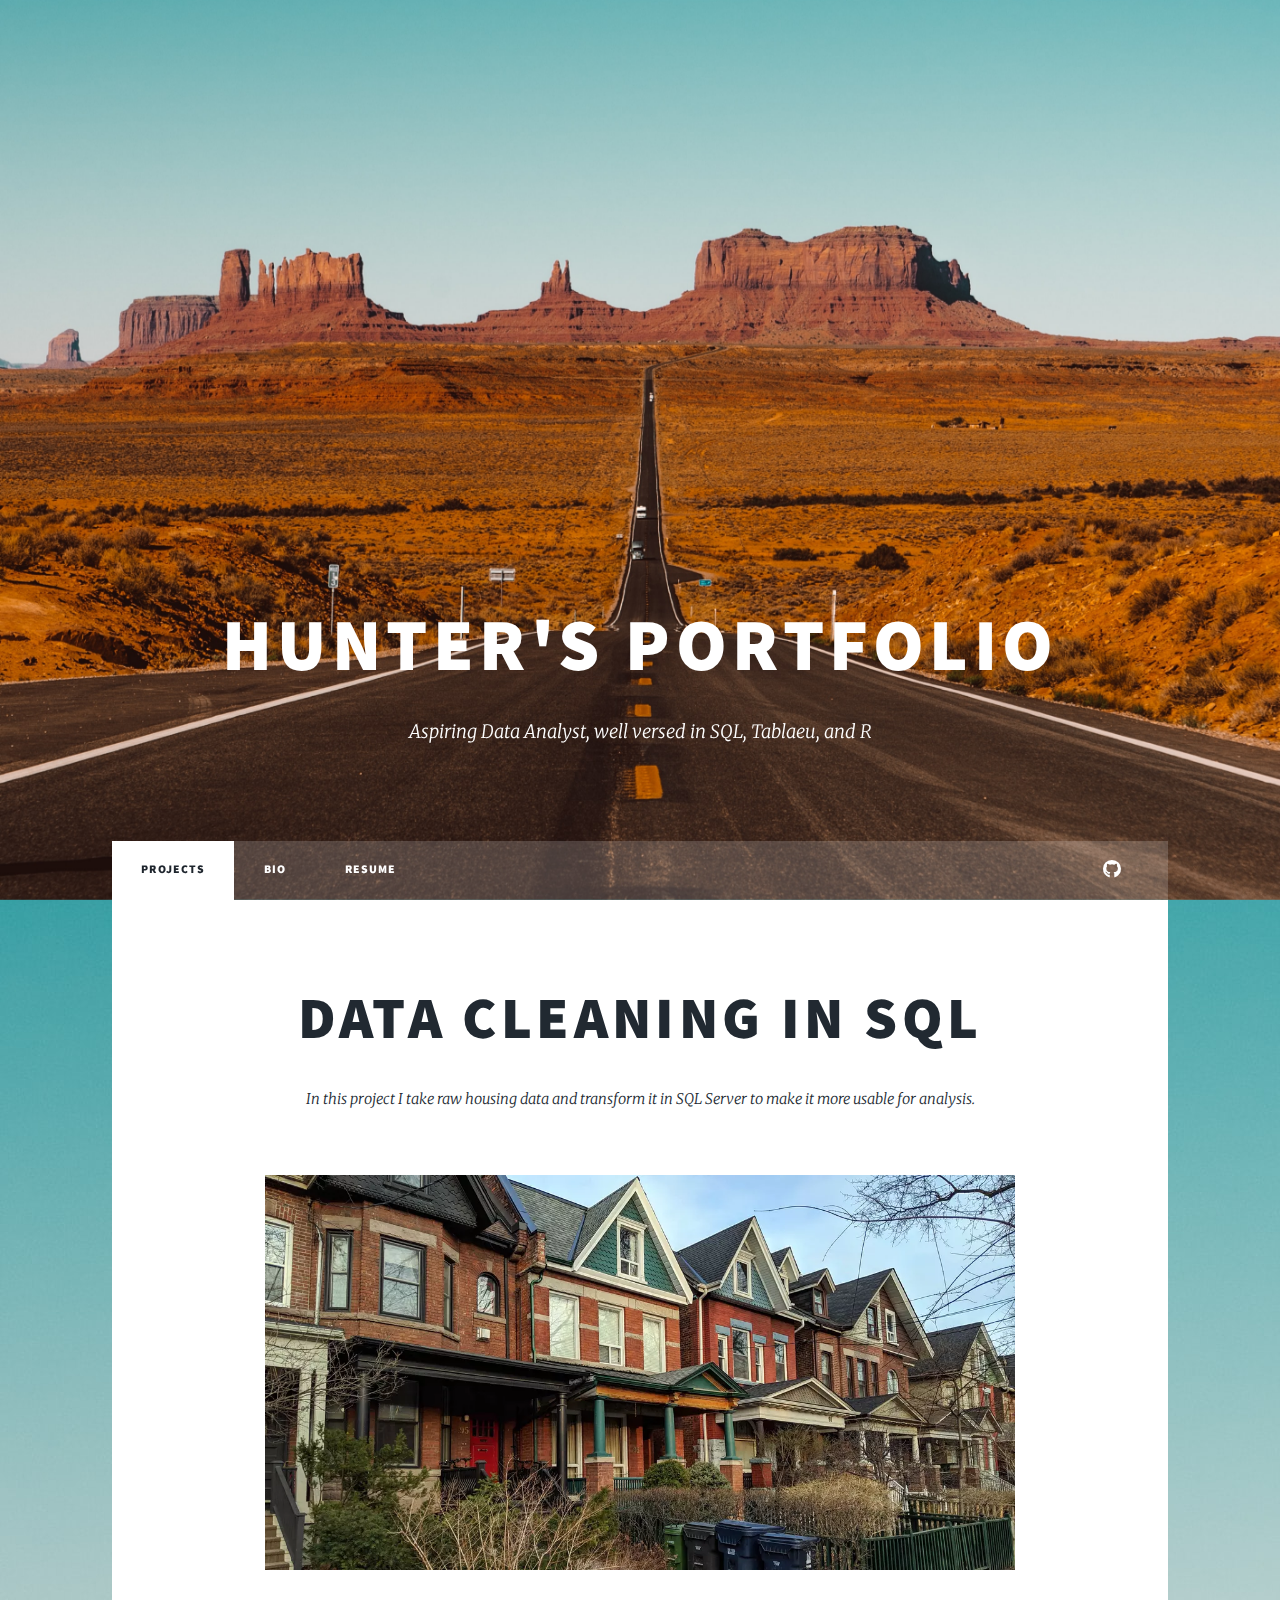
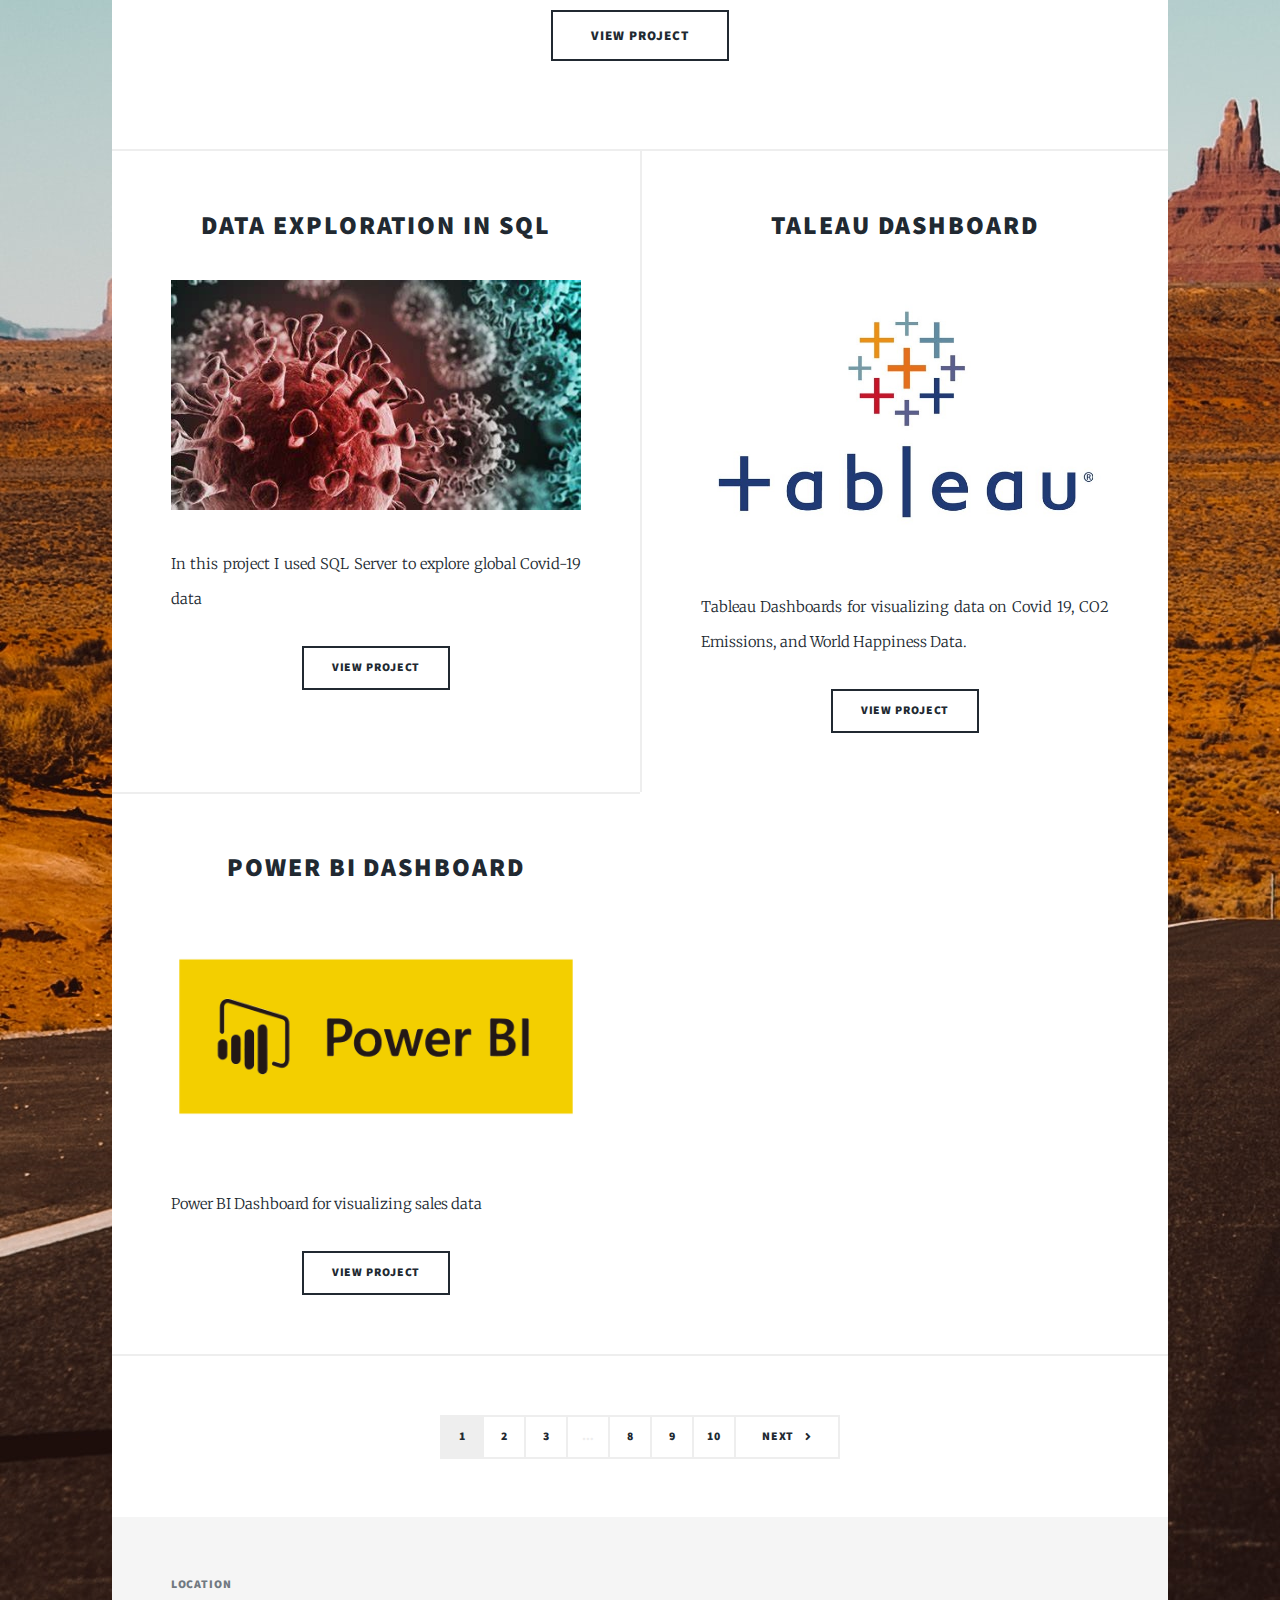
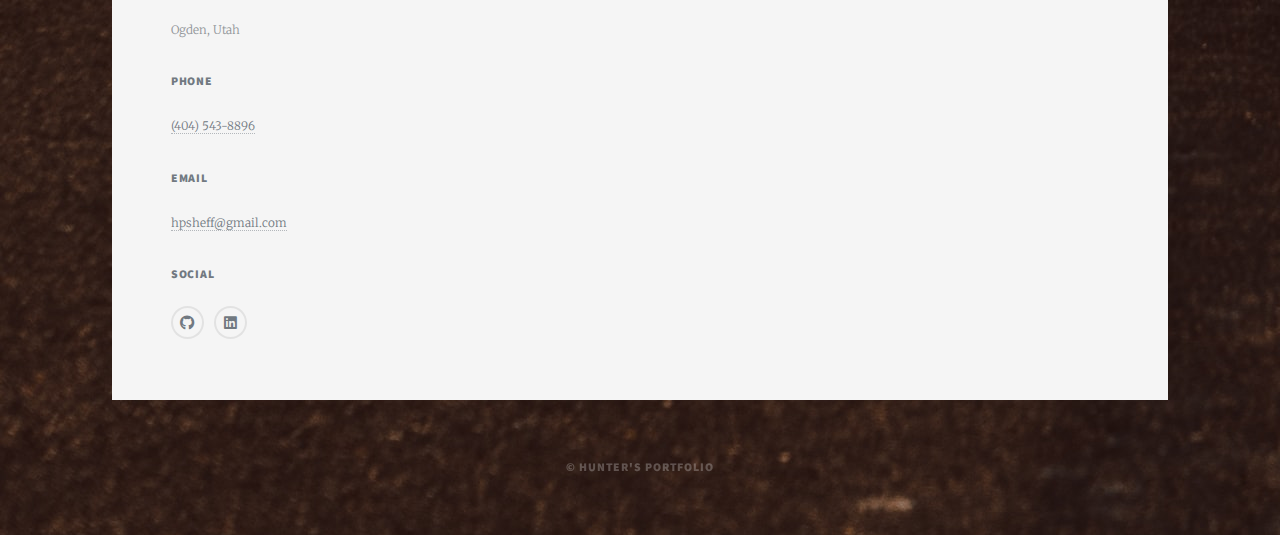
==== commit ada9d265: "embed pdf" ====
--- a/index.html
+++ b/index.html
@@ -1,9 +1,5 @@
 <!DOCTYPE HTML>
-<!--
-	Massively by HTML5 UP
-	html5up.net | @ajlkn
-	Free for personal and commercial use under the CCA 3.0 license (html5up.net/license)
--->
+
 <html>
 	<head>
 		<title>Hunter's Portfolio</title>
@@ -79,7 +75,7 @@
 									<header>
 										<h2>Taleau Dashboard</h2>
 									</header>
-									<a href="#" class="image fit"><img src="images/tableau.jpg" alt="" /></a>
+									<a href="#" class="image fit"><img src="images/Tableau.jpg" alt="" /></a>
 									<p>Tableau Dashboards for visualizing data on Covid 19, CO2 Emissions, and World Happiness Data. </p>
 									<ul class="actions special">
 										<li><a href="https://public.tableau.com/app/profile/hunter.sheffield#!/" class="button">View Project</a></li>
--- a/assets/css/main.css
+++ b/assets/css/main.css
@@ -99,7 +99,7 @@
 	}
 
 	body {
-		background-image: url("images/desert.jpg")
+		background-image: url("../../images/desert.jpg");
 	}
 
 		body.is-preload *, body.is-preload *:before, body.is-preload *:after {
@@ -264,6 +264,9 @@
 			padding: 1rem 1.5rem;
 			overflow-x: auto;
 		}
+		 adobe-dc-view {
+			 style="width: 100%; box-shadow: 1px 1px 10px 1px #dadada; 
+		 }
 
 	hr {
 		border: 0;
@@ -2634,8 +2637,10 @@
 
 		.image.main {
 			display: block;
-			margin: 4rem 0;
-			width: 100%;
+			
+			margin-left: auto;
+            margin-right: auto;
+			width: 80%;
 		}
 
 			.image.main:first-child {
@@ -2644,6 +2649,8 @@
 
 			.image.main img {
 				width: 100%;
+				margin-bottom: 40px;
+				
 			}
 
 		@media screen and (max-width: 736px) {
@@ -3234,11 +3241,11 @@
 			width: 100%;
 			height: 100%;
 			background-color: #212931;
-			background-image: url("../../images/overlay.png"), linear-gradient(0deg, rgba(0, 0, 0, 0.1), rgba(0, 0, 0, 0.1)), url("../../images/bg.jpg");
-			background-size: auto,								auto,														100% auto;
-			background-position: center,								center,														top center;
-			background-repeat: repeat,								no-repeat,													no-repeat;
-			background-attachment: scroll,								scroll,														scroll;
+			background-image: url("../../images/desert.jpg");
+			background-size: cover;	
+			background-position: center,												top center;
+			background-repeat: repeat,								
+			background-attachment: scroll,								
 			z-index: -1;
 		}
 
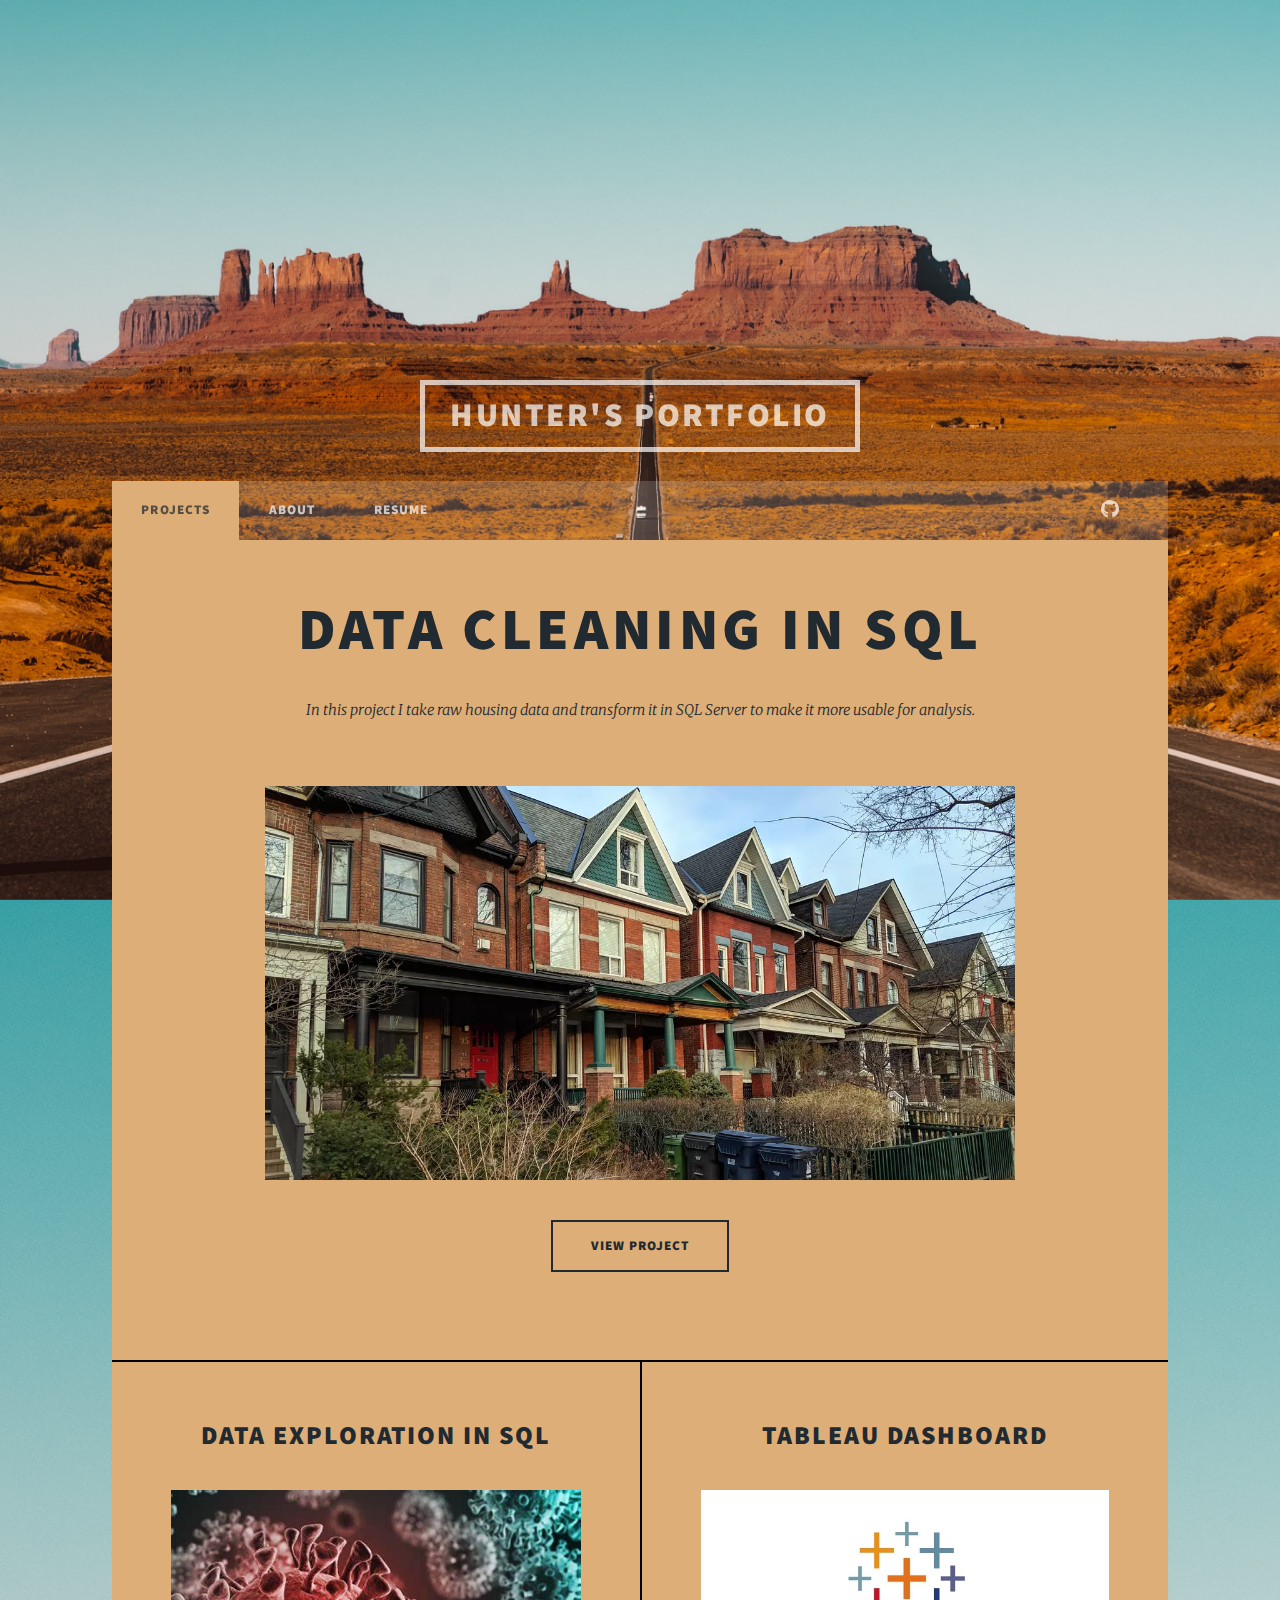
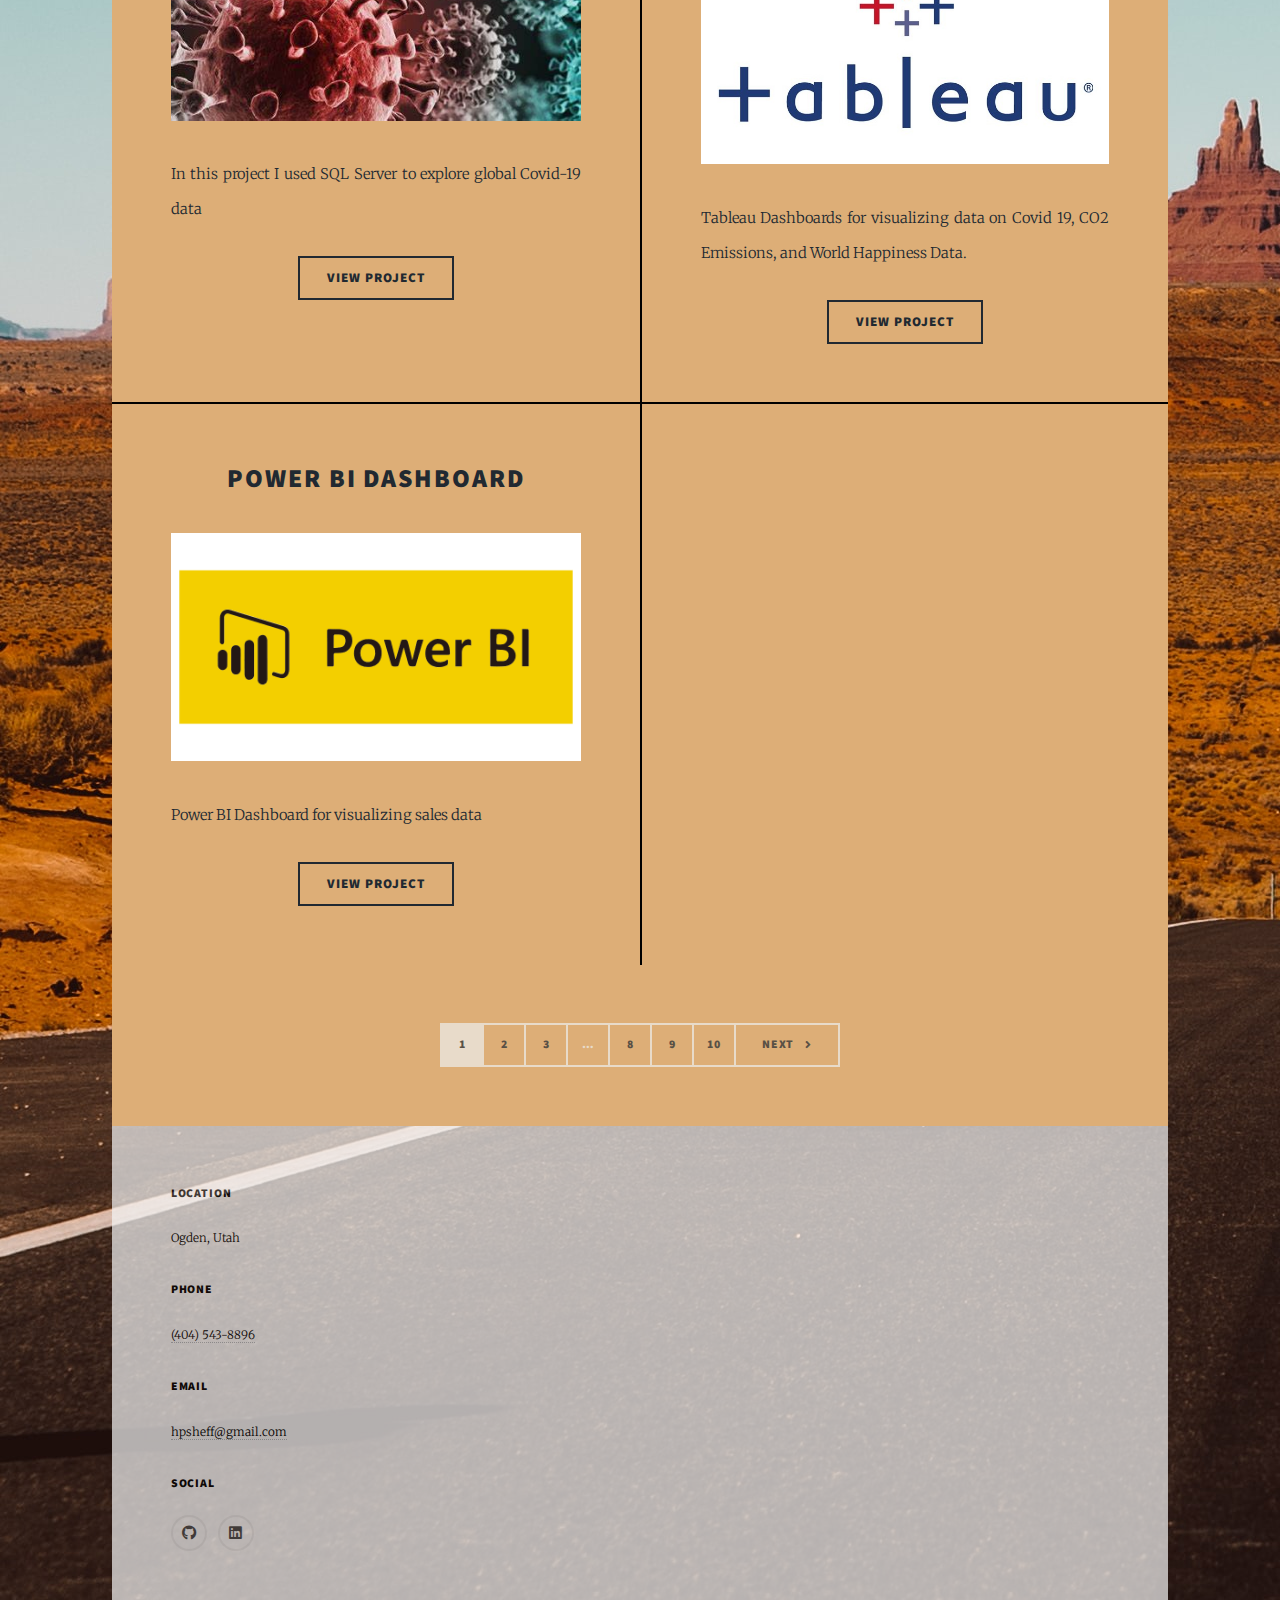
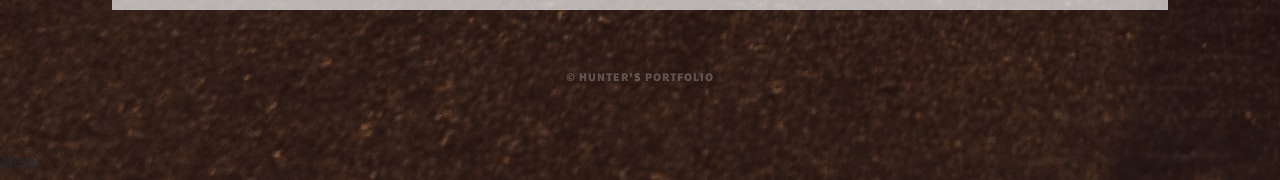
==== commit 90e37351: "bio update" ====
--- a/index.html
+++ b/index.html
@@ -15,7 +15,7 @@
 
 				<!-- Intro -->
 					<div id="intro">
-						<h1>Hunter's Portfolio</h1>
+						<h1>Hunter Sheffield</h1>
 						<p>Aspiring Data Analyst, well versed in SQL, Tablaeu, and R</p>
 						<ul class="actions">
 							
@@ -32,9 +32,9 @@
 				<!-- Nav -->
 					<nav id="nav">
 						<ul class="links">
-							<li class="active"><a href="HuntersPortfolio.html">Projects</a></li>
-							<li><a href="index.html">Bio</a></li>
-							<li><a href="docs/HSheffieldResume.pdf">Resume</a></li>
+							<li class="active"><a href="index.html">Projects</a></li>
+							<li><a href="Bio.html">About</a></li>
+							<li><a href="Resume.html">Resume</a></li>
 							
 						</ul>
 						<ul class="icons">
@@ -65,7 +65,7 @@
 									<header>
 										<h2>Data Exploration in SQL</h2>
 									</header>
-									<a href="#" class="image fit"><img src="images/covid.jpg" alt="" /></a>
+									<a href="https://github.com/HunterSheffield/Portfolio-Projects/blob/main/Covid_SQL_Data.sql" class="image fit"><img src="images/covid.jpg" alt="" /></a>
 									<p>In this project I used SQL Server to explore global Covid-19 data</p>
 									<ul class="actions special">
 										<li><a href="https://github.com/HunterSheffield/Portfolio-Projects/blob/main/Covid_SQL_Data.sql" class="button">View Project</a></li>
@@ -73,9 +73,9 @@
 								</article>
 								<article>
 									<header>
-										<h2>Taleau Dashboard</h2>
+										<h2>Tableau Dashboard</h2>
 									</header>
-									<a href="#" class="image fit"><img src="images/Tableau.jpg" alt="" /></a>
+									<a href="https://public.tableau.com/app/profile/hunter.sheffield#!/" class="image fit"><img src="images/Tableau.jpg" alt="" /></a>
 									<p>Tableau Dashboards for visualizing data on Covid 19, CO2 Emissions, and World Happiness Data. </p>
 									<ul class="actions special">
 										<li><a href="https://public.tableau.com/app/profile/hunter.sheffield#!/" class="button">View Project</a></li>
@@ -85,13 +85,14 @@
 									<header>
 										<h2>Power BI Dashboard</h2>
 									</header>
-									<a href="#" class="image fit"><img src="images/PowerBI2.png" alt="" /></a>
+									<a href="https://app.powerbi.com/links/mjTobUDmuK?ctid=8ef6ec26-7d4f-4c15-9aeb-d10fb329b50c&pbi_source=linkShare&bookmarkGuid=d4d388ec-e61f-4b6a-8a97-1d1feb5123c2" class="image fit"><img src="images/PowerBI2.png" alt="" /></a>
 									<p>Power BI Dashboard for visualizing sales data </p>
 									<ul class="actions special">
 										<li><a href="https://app.powerbi.com/links/mjTobUDmuK?ctid=8ef6ec26-7d4f-4c15-9aeb-d10fb329b50c&pbi_source=linkShare&bookmarkGuid=d4d388ec-e61f-4b6a-8a97-1d1feb5123c2" class="button">View Project</a></li>
 									</ul>
 								</article>
-								
+								<article>
+								</article>
 							</section>
 
 						<!-- Footer -->
--- a/assets/css/main.css
+++ b/assets/css/main.css
@@ -16,7 +16,7 @@
 form, label, legend, table, caption, tbody,
 tfoot, thead, tr, th, td, article, aside,
 canvas, details, embed, figure, figcaption,
-footer, header, hgroup, menu, nav, output, ruby,
+footer, resume, header, hgroup, menu, nav, output, ruby,
 section, summary, time, mark, audio, video {
 	margin: 0;
 	padding: 0;
@@ -264,9 +264,9 @@
 			padding: 1rem 1.5rem;
 			overflow-x: auto;
 		}
-		 adobe-dc-view {
-			 style="width: 100%; box-shadow: 1px 1px 10px 1px #dadada; 
-		 }
+	/*	 adobe-dc-view {
+			 style="width: 100%; height:100%; box-shadow: 1px 1px 4px 1px #dadada; 
+		 */
 
 	hr {
 		border: 0;
@@ -2082,7 +2082,7 @@
 		cursor: pointer;
 		display: inline-block;
 		font-family: "Source Sans Pro", Helvetica, sans-serif;
-		font-size: 0.8rem;
+		font-size: 0.9rem;
 		font-weight: 900;
 		letter-spacing: 0.075em;
 		height: 3rem;
@@ -2642,6 +2642,14 @@
             margin-right: auto;
 			width: 80%;
 		}
+				.image.main {
+			display: block;
+			
+			margin-left: auto;
+            margin-right: auto;
+			width: 80%;
+
+				}
 
 			.image.main:first-child {
 				margin-top: 0;
@@ -2666,7 +2674,7 @@
 		}
 
 	a.image {
-		overflow: hidden;
+		overflow: visible	;
 	}
 
 		a.image img {
@@ -2694,6 +2702,8 @@
 		list-style: none;
 		margin-left: -1rem;
 		padding-left: 0;
+		
+		
 	}
 
 		ul.actions li {
@@ -2708,6 +2718,9 @@
 			justify-content: center;
 			width: 100%;
 			margin-left: 0;
+			
+				
+
 		}
 
 			ul.actions.special li:first-child {
@@ -2811,6 +2824,7 @@
 		cursor: default;
 		list-style: none;
 		padding-left: 0;
+		opacity: .7;
 	}
 
 		ul.icons li {
@@ -2824,9 +2838,9 @@
 			}
 
 			ul.icons li .icon:before {
-				width: 2.25rem;
-				height: 2.25rem;
-				line-height: 2.25rem;
+				width: 2.5rem;
+				height: 2.5rem;
+				line-height: 2.5rem;
 				display: inline-block;
 				text-align: center;
 				border-radius: 100%;
@@ -2862,6 +2876,12 @@
 		ul li {
 			padding-left: 0.5rem;
 		}
+		ul.hobbies {
+			list-style: disc;
+			text-align:left;
+
+
+		}
 
 		ul.divided {
 			list-style: none;
@@ -2877,6 +2897,7 @@
 					border-top: 0;
 					padding-top: 0;
 				}
+
 
 	dl {
 		margin: 0 0 2rem 0;
@@ -2912,6 +2933,7 @@
 
 	section.special, article.special {
 		text-align: center;
+		border: 2px solid black;
 	}
 
 	header {
@@ -3292,7 +3314,7 @@
 
 	#intro {
 		color: #ffffff;
-		padding: 8rem 4rem 6rem 4rem ;
+		padding: 2rem 4rem 6rem 4rem ;
 		-moz-align-items: center;
 		-webkit-align-items: center;
 		-ms-align-items: center;
@@ -3317,7 +3339,7 @@
 		cursor: default;
 		text-align: center;
 		z-index: 1;
-		min-height: 100vh;
+		min-height: 60vh;
 	}
 
 		#intro input, #intro select, #intro textarea {
@@ -3413,7 +3435,7 @@
 				-webkit-transform: translateY(2rem);
 				-ms-transform: translateY(2rem);
 				transform: translateY(2rem);
-				opacity: 0;
+				opacity: 0.7;
 				visibility: hidden;
 			}
 
@@ -3436,7 +3458,7 @@
 				-webkit-transform: translateY(0);
 				-ms-transform: translateY(0);
 				transform: translateY(0);
-				opacity: 1;
+				opacity: 0.7;
 				visibility: visible;
 			}
 
@@ -3460,7 +3482,7 @@
 
 			#intro {
 				padding: 4rem 4rem 2rem 4rem ;
-				min-height: 90vh;
+				min-height: 60vh;
 			}
 
 				#intro p br {
@@ -3477,7 +3499,7 @@
 
 			#intro {
 				padding: 3rem 2rem 1rem 2rem ;
-				min-height: 80vh;
+				min-height: 40vh;
 			}
 
 				#intro h1 {
@@ -3523,7 +3545,7 @@
 		-ms-user-select: none;
 		user-select: none;
 		height: 20rem;
-		padding-bottom: 8rem;
+		padding-bottom: 6rem;
 		position: relative;
 		text-align: center;
 		z-index: 2;
@@ -3718,7 +3740,8 @@
 					-ms-transition: background-color 0.2s ease-in-out, color 0.2s ease-in-out;
 					transition: background-color 0.2s ease-in-out, color 0.2s ease-in-out;
 					display: block;
-					font-size: 0.8rem;
+					font-size: 0.9rem;
+					opacity: 0.7;
 					outline: none;
 					padding: 0 2rem;
 				}
@@ -3729,7 +3752,7 @@
 					}
 
 				#nav ul.links li.active {
-					background-color: #ffffff;
+					background-color: #ddae77;
 				}
 
 					#nav ul.links li.active a {
@@ -3763,7 +3786,8 @@
 /* Main */
 
 	#main {
-		background-color: #ffffff;
+		background-color: #ddae77;
+		
 		position: relative;
 		margin: 0 auto;
 		width: calc(100% - 4rem);
@@ -3773,7 +3797,7 @@
 
 		#main > * {
 			padding: 4rem 4rem 2rem 4rem ;
-			border-top: solid 2px #eeeeee;
+	
 			margin: 0;
 		}
 
@@ -3783,6 +3807,7 @@
 
 		#main > footer {
 			text-align: center;
+			opacity: 0.7;
 		}
 
 		#main > .post {
@@ -3801,12 +3826,13 @@
 
 			#main > .post.featured {
 				text-align: center;
+				border-bottom: 2px solid black;
 			}
 
 			@media screen and (max-width: 1280px) {
 
 				#main > .post {
-					padding: 6rem 4rem 4rem 4rem ;
+					padding: 4rem 4rem 4rem 4rem ;
 				}
 
 			}
@@ -3814,7 +3840,7 @@
 			@media screen and (max-width: 736px) {
 
 				#main > .post {
-					padding: 4rem 2rem 2rem 2rem ;
+					padding: 2rem 2rem 2rem 2rem ;
 				}
 
 					#main > .post header.major > .date {
@@ -3869,14 +3895,17 @@
 			}
 
 			#main > .posts > article {
-				border-color: #eeeeee;
+				border-color: black;
 				border-left-width: 2px;
 				border-style: solid;
 				border-top-width: 2px;
+				
 				text-align: center;
 			}
 
 				#main > .posts > article > :last-child {
+					
+
 					margin-bottom: 0;
 				}
 
@@ -3955,13 +3984,15 @@
 /* Footer */
 
 	#footer {
-		color: #717981;
+		color: #000000;
 		display: -moz-flex;
 		display: -webkit-flex;
 		display: -ms-flex;
 		display: flex;
 		background-color: #f5f5f5;
-		color: #909498;
+		opacity: 0.7;
+		color: #000000;
+		
 		cursor: default;
 		position: relative;
 		margin: 0 auto;
@@ -3971,11 +4002,11 @@
 	}
 
 		#footer input, #footer select, #footer textarea {
-			color: #717981;
+			color: #000000;
 		}
 
 		#footer a {
-			color: #717981;
+			color: #000000;
 			border-bottom-color: rgba(113, 121, 129, 0.5);
 		}
 
@@ -3985,11 +4016,11 @@
 			}
 
 		#footer strong, #footer b {
-			color: #717981;
+			color: #000000;
 		}
 
 		#footer h1, #footer h2, #footer h3, #footer h4, #footer h5, #footer h6 {
-			color: #717981;
+			color: #000000;
 		}
 
 		#footer blockquote {
@@ -4489,6 +4520,118 @@
 				}
 
 		}
+
+
+		#resume {
+		color: #000000;
+		display: -moz-flex;
+		display: -webkit-flex;
+		display: -ms-flex;
+		display: flex;
+		background-color: transparent;
+		opacity: 1;
+		color: #000000;
+		padding: 2rem 2rem 2rem 2rem ;
+		cursor: default;
+		position: relative;
+		margin: 0 auto;
+		width: calc(100% - 4rem);
+		max-width: 72rem;
+		z-index: 2;
+
+		#resume input, #resume select, #resume textarea {
+			color: #000000;
+		}
+
+
+
+			#resume a:hover {
+				border-bottom-color: transparent;
+				color: #18bfef !important;
+			}
+
+		#resume strong, #resume b {
+			color: #000000;
+		}
+
+		#resume h1, #resume h2, #resume h3, #resume h4, #resume h5, #resume h6 {
+			color: #000000;
+		}
+
+		#resume blockquote {
+			border-left-color: #e2e2e2;
+		}
+
+		#resume code {
+			background: rgba(220, 220, 220, 0.5);
+			border-color: #e2e2e2;
+		}
+
+		#resume hr {
+			border-bottom-color: #e2e2e2;
+		}
+
+		#resume .box {
+			border-color: #e2e2e2;
+		}
+
+		#resume input[type="submit"],
+		#resume input[type="reset"],
+		#resume input[type="button"],
+		#resume button,
+		#resume .button {
+			background-color: transparent;
+			box-shadow: inset 0 0 0 2px #717981;
+			color: #717981 !important;
+		}
+
+			#resume input[type="submit"]:hover,
+			#resume input[type="reset"]:hover,
+			#resume input[type="button"]:hover,
+			#resume button:hover,
+			#resume .button:hover {
+				box-shadow: inset 0 0 0 2px #18bfef;
+				color: #18bfef !important;
+			}
+
+			#resume input[type="submit"].primary,
+			#resume input[type="reset"].primary,
+			#resume input[type="button"].primary,
+			#resume button.primary,
+			#resume .button.primary {
+				background-color: #717981;
+				box-shadow: none;
+				color: #f5f5f5 !important;
+			}
+
+				#resume input[type="submit"].primary:hover,
+				#resume input[type="reset"].primary:hover,
+				#resume input[type="button"].primary:hover,
+				#resume button.primary:hover,
+				#resume .button.primary:hover {
+					background-color: #18bfef;
+				}
+
+		#resume label {
+			color: #717981;
+		}
+
+		#resume input[type="text"],
+		#resume input[type="password"],
+		#resume input[type="email"],
+		#resume select,
+		#resume textarea {
+			border-color: #e2e2e2;
+		}
+
+			#resume input[type="text"]:focus,
+			#resume input[type="password"]:focus,
+			#resume input[type="email"]:focus,
+			#resume select:focus,
+			#resume textarea:focus {
+				border-color: #18bfef;
+			}
+
 
 /* Nav Panel */
 
@@ -4552,7 +4695,7 @@
 		@media screen and (max-width: 736px) {
 
 			#navPanelToggle {
-				font-size: 0.8rem;
+				font-size: .8 rem;
 				padding: 0.25rem 1rem;
 			}
 
